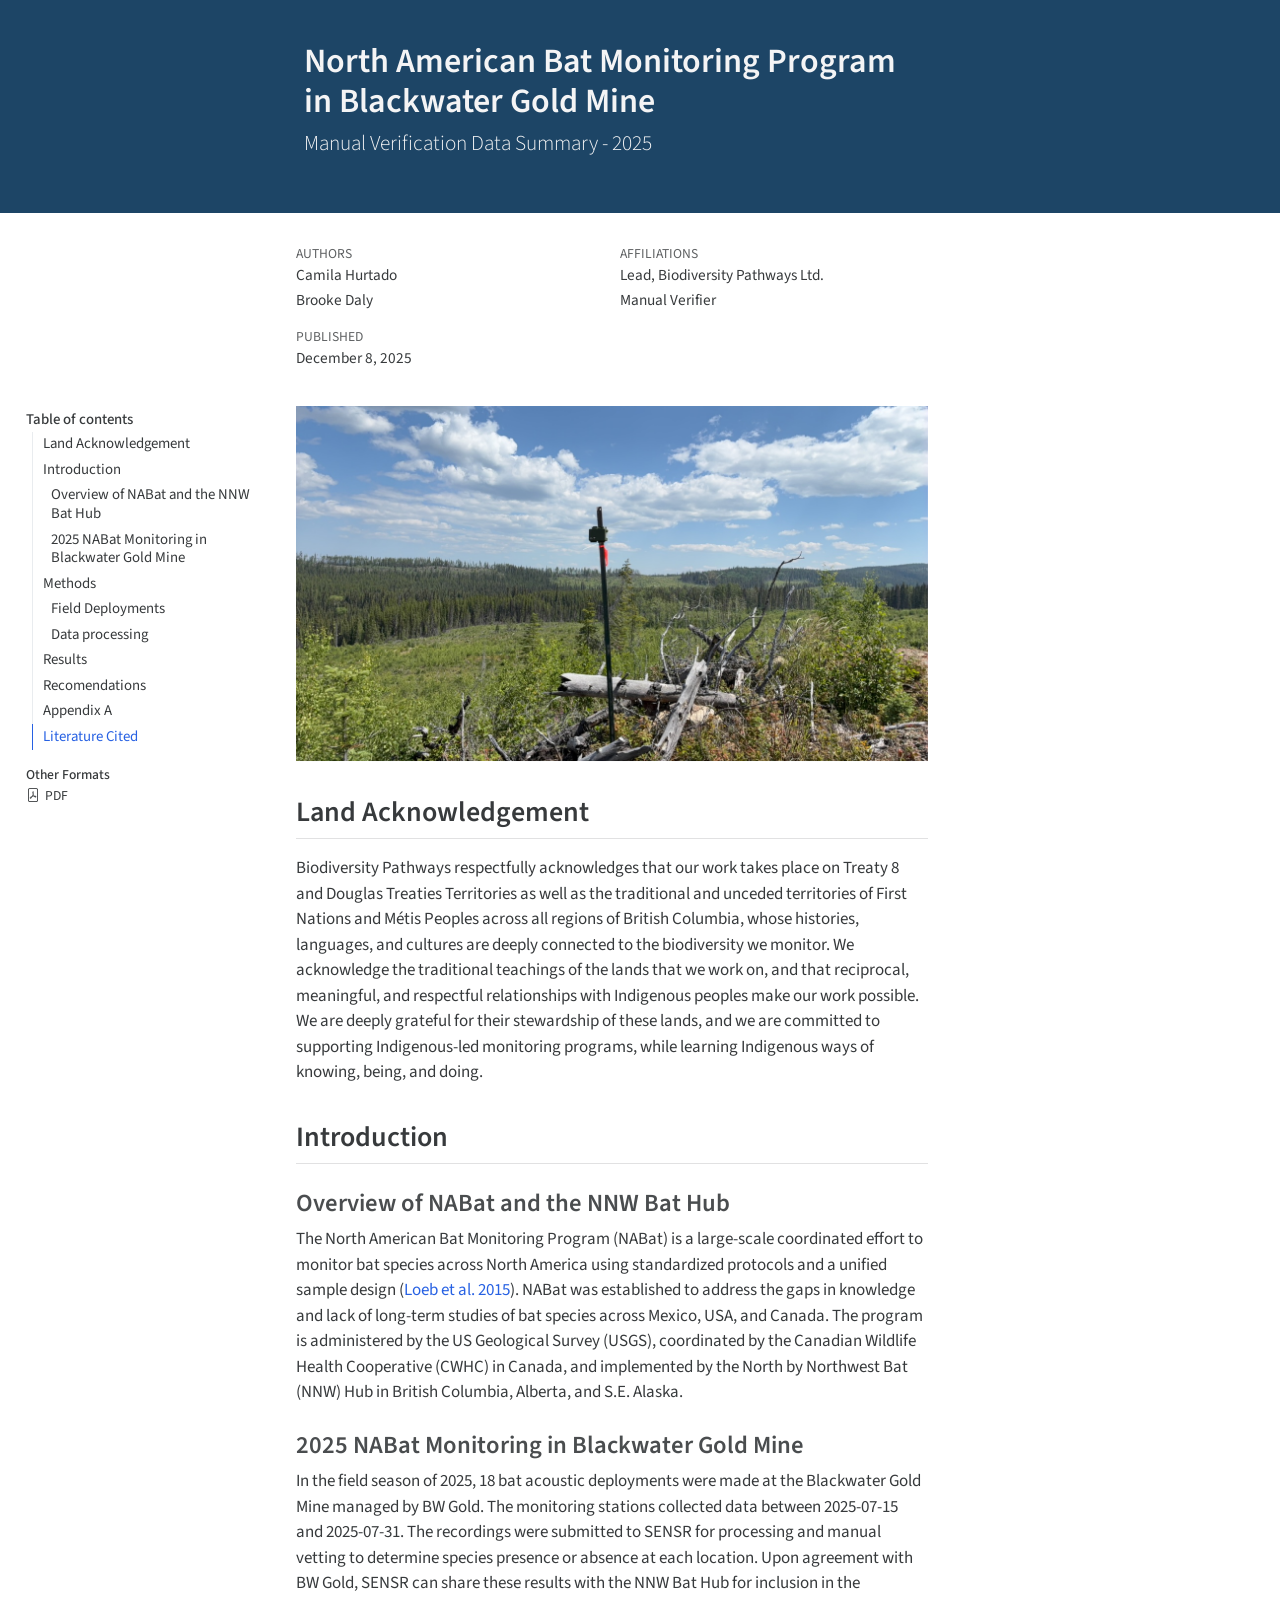
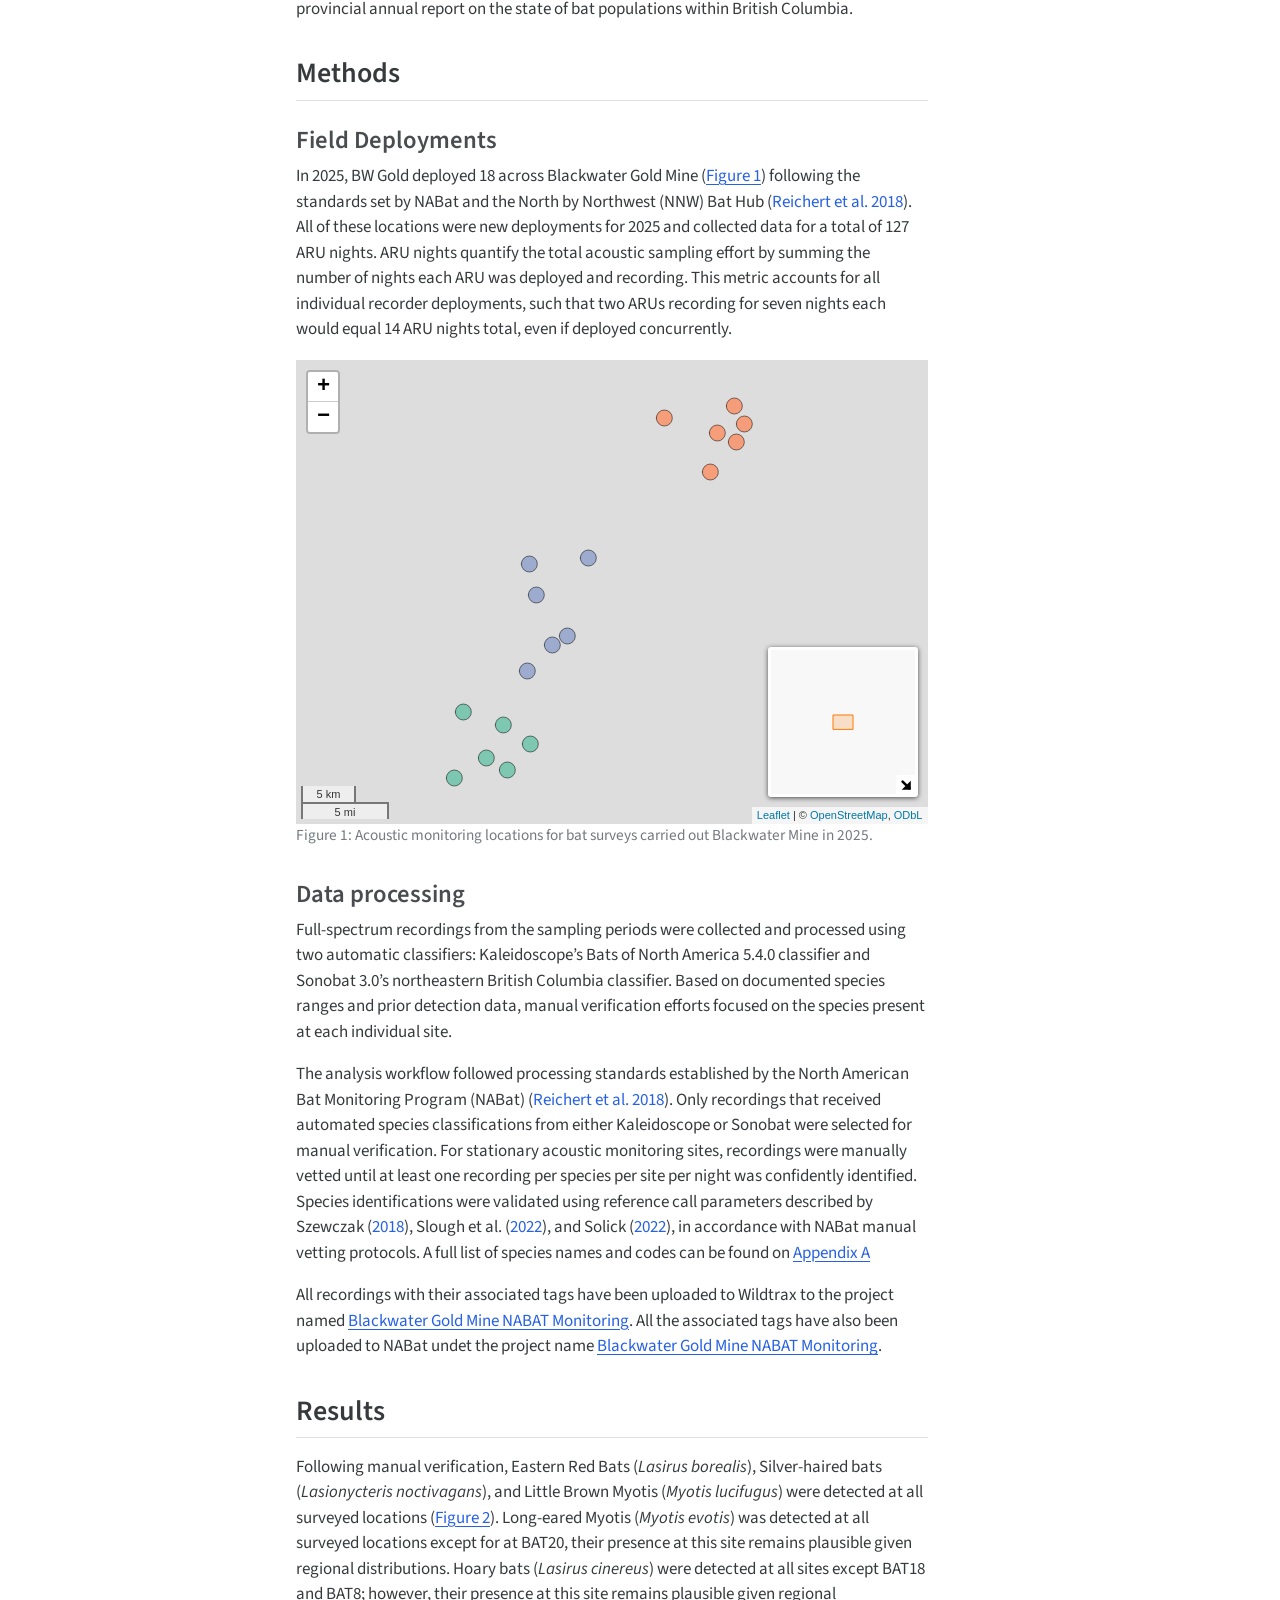
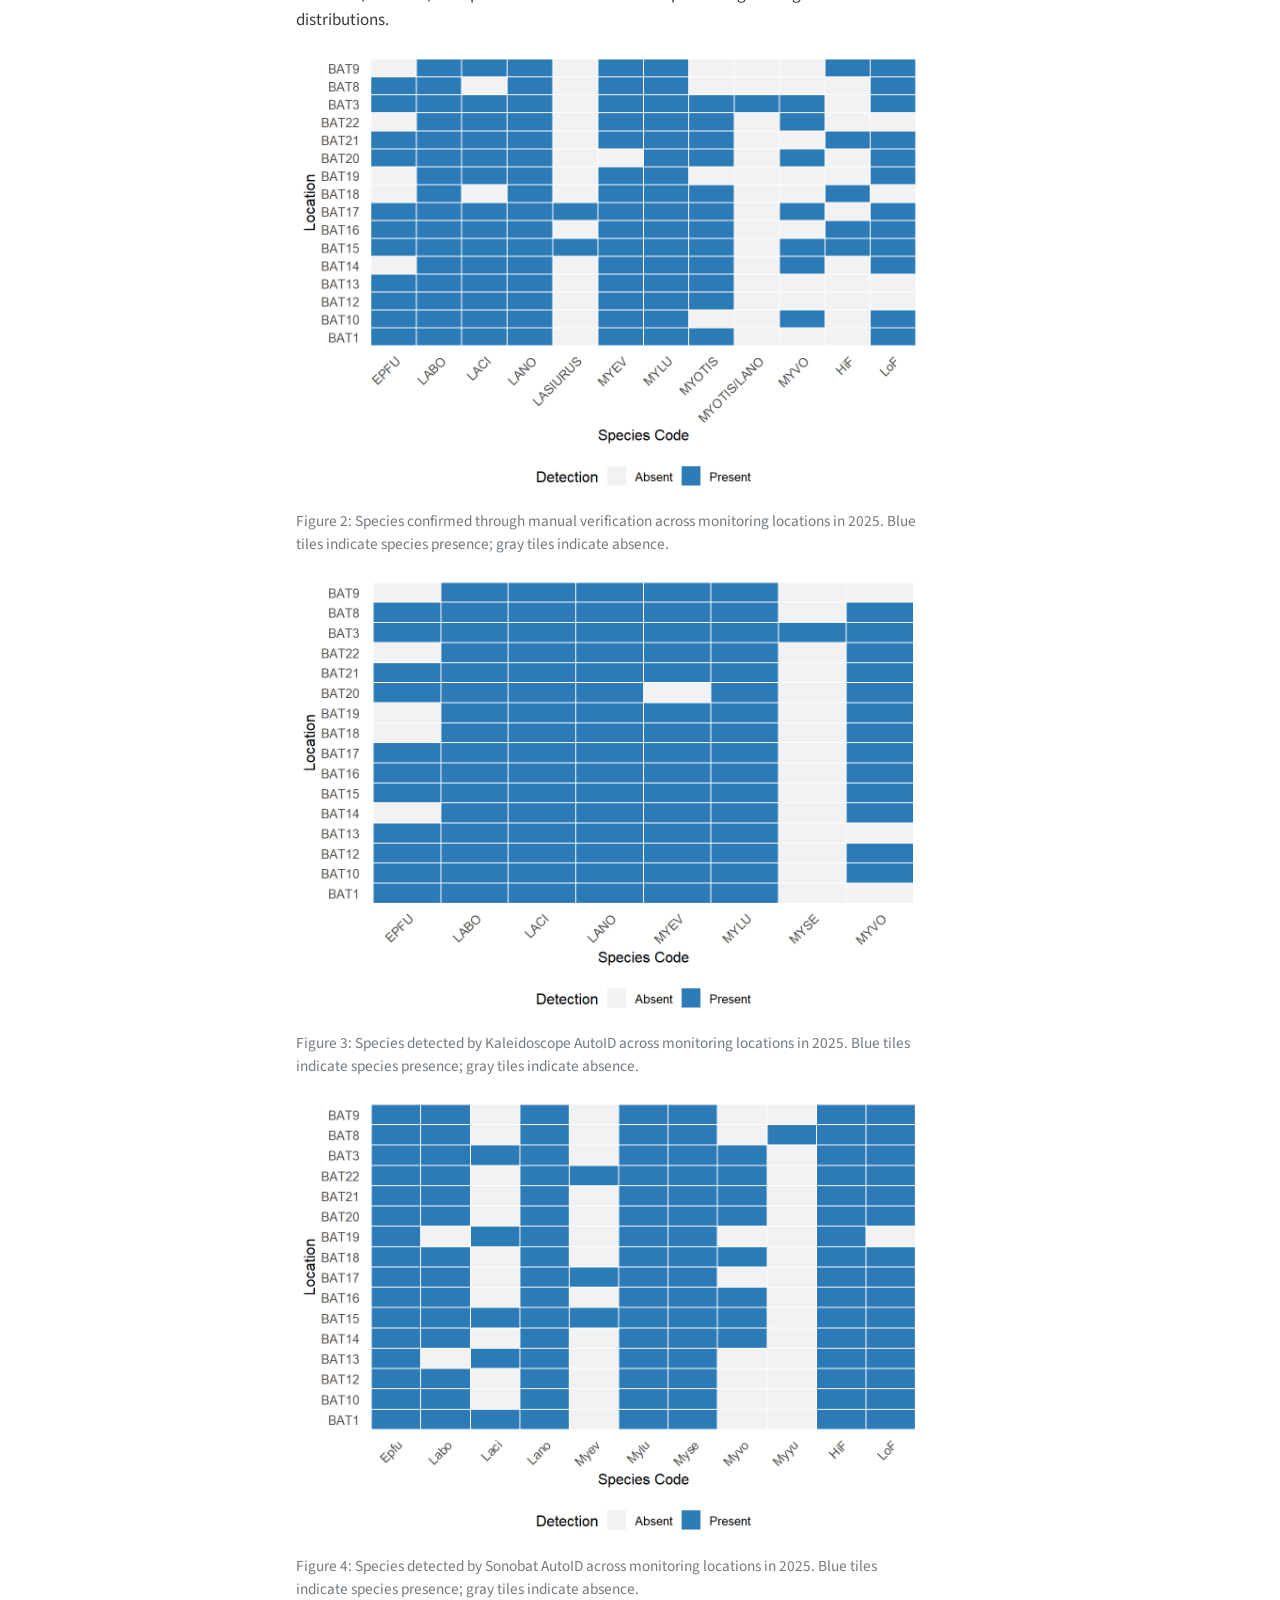
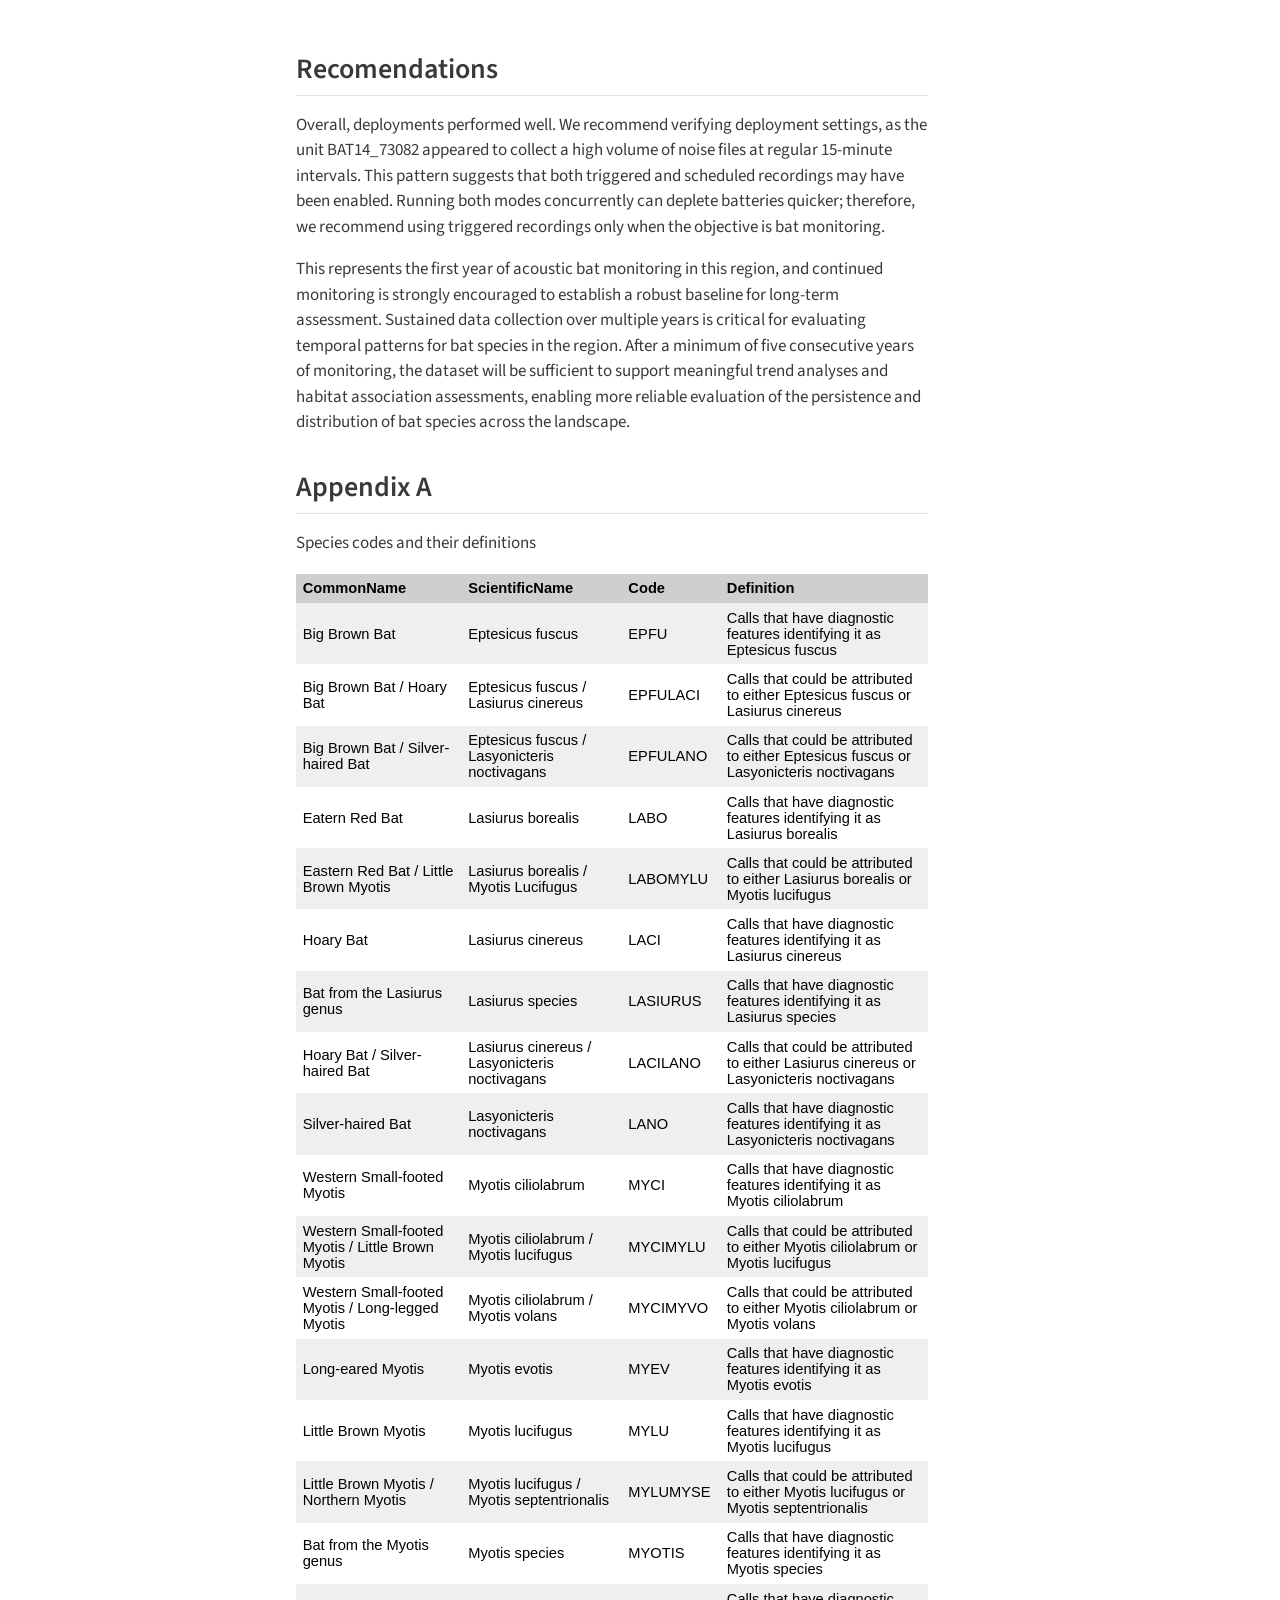
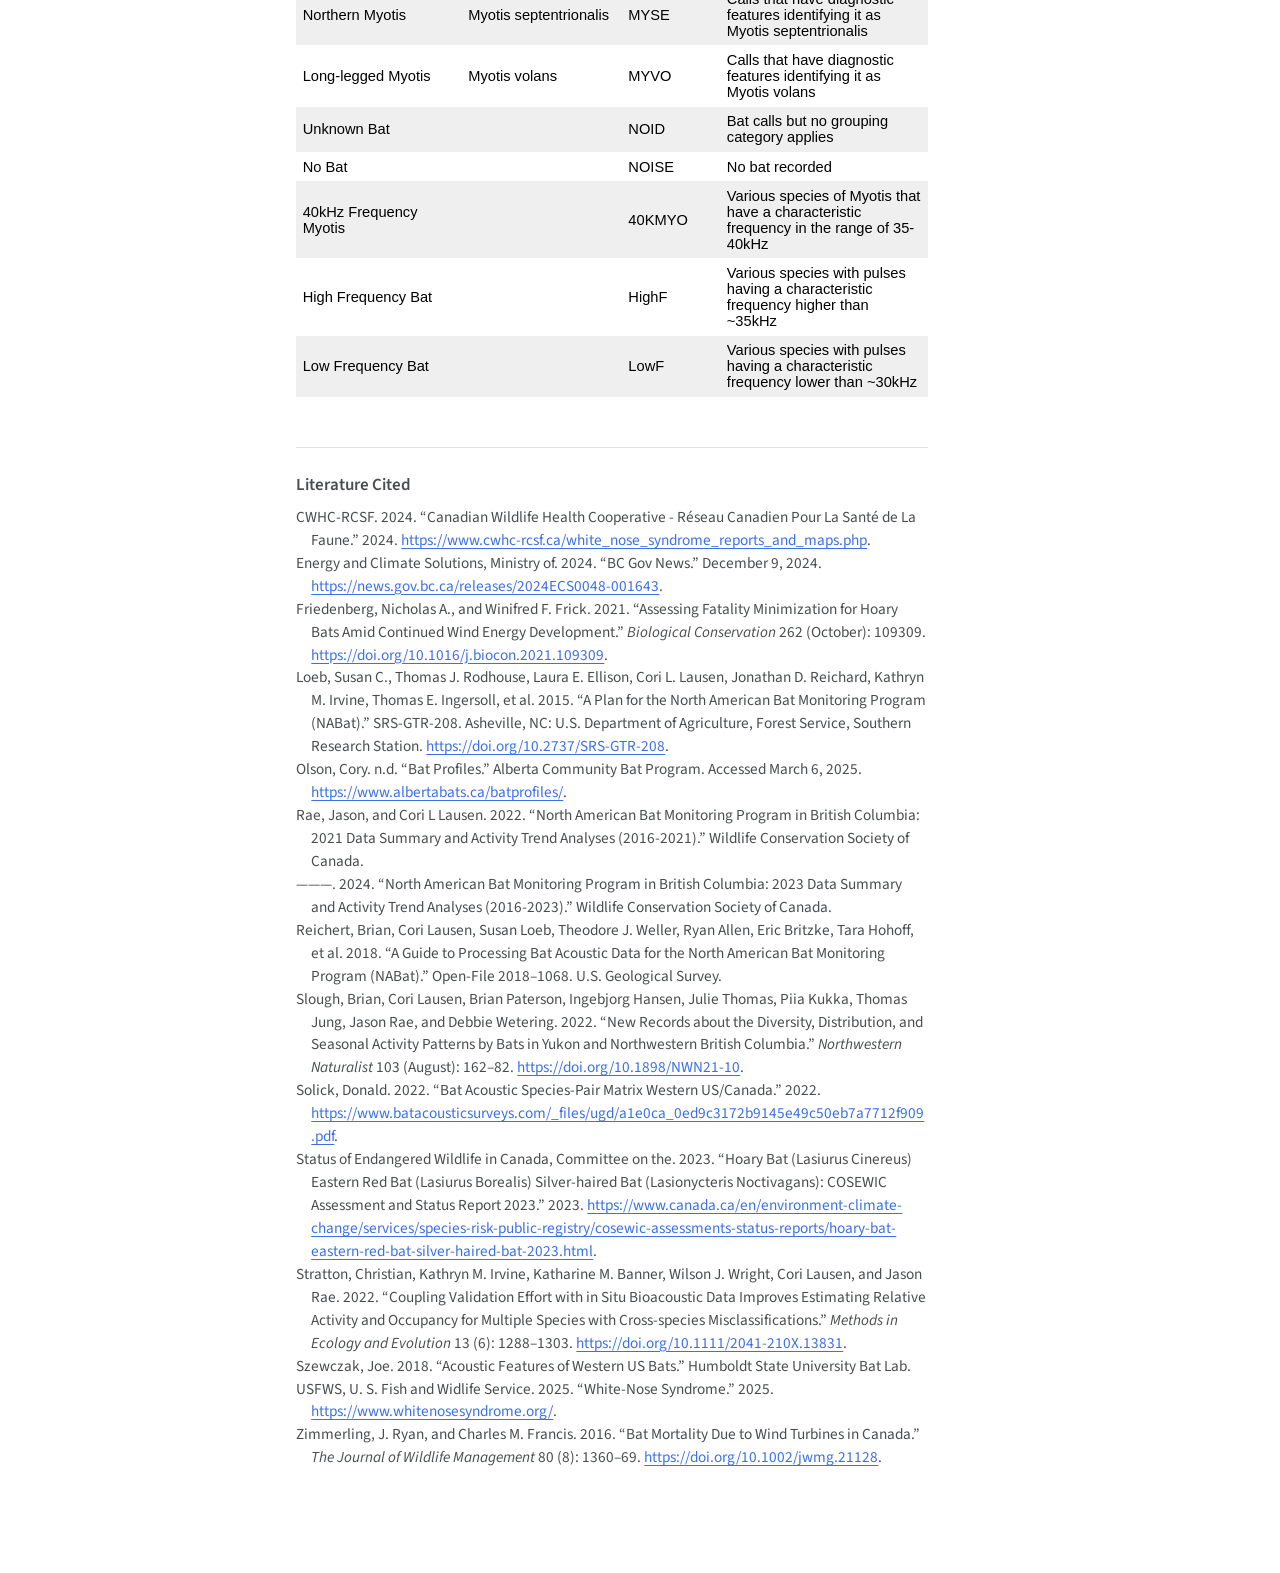
==== 2025NABat.html @ fc1e807f "finalized report" ====
<!DOCTYPE html>
<html xmlns="http://www.w3.org/1999/xhtml" lang="en" xml:lang="en"><head>

<meta charset="utf-8">
<meta name="generator" content="quarto-1.7.32">

<meta name="viewport" content="width=device-width, initial-scale=1.0, user-scalable=yes">

<meta name="author" content="Camila Hurtado">
<meta name="author" content="Brooke Daly">
<meta name="dcterms.date" content="2025-12-08">

<title>North American Bat Monitoring Program in Blackwater Gold Mine</title>
<style>
code{white-space: pre-wrap;}
span.smallcaps{font-variant: small-caps;}
div.columns{display: flex; gap: min(4vw, 1.5em);}
div.column{flex: auto; overflow-x: auto;}
div.hanging-indent{margin-left: 1.5em; text-indent: -1.5em;}
ul.task-list{list-style: none;}
ul.task-list li input[type="checkbox"] {
  width: 0.8em;
  margin: 0 0.8em 0.2em -1em; /* quarto-specific, see https://github.com/quarto-dev/quarto-cli/issues/4556 */ 
  vertical-align: middle;
}
/* CSS for citations */
div.csl-bib-body { }
div.csl-entry {
  clear: both;
  margin-bottom: 0em;
}
.hanging-indent div.csl-entry {
  margin-left:2em;
  text-indent:-2em;
}
div.csl-left-margin {
  min-width:2em;
  float:left;
}
div.csl-right-inline {
  margin-left:2em;
  padding-left:1em;
}
div.csl-indent {
  margin-left: 2em;
}</style>


<script src="2025NABat_files/libs/clipboard/clipboard.min.js"></script>
<script src="2025NABat_files/libs/quarto-html/quarto.js" type="module"></script>
<script src="2025NABat_files/libs/quarto-html/tabsets/tabsets.js" type="module"></script>
<script src="2025NABat_files/libs/quarto-html/popper.min.js"></script>
<script src="2025NABat_files/libs/quarto-html/tippy.umd.min.js"></script>
<script src="2025NABat_files/libs/quarto-html/anchor.min.js"></script>
<link href="2025NABat_files/libs/quarto-html/tippy.css" rel="stylesheet">
<link href="2025NABat_files/libs/quarto-html/quarto-syntax-highlighting-37eea08aefeeee20ff55810ff984fec1.css" rel="stylesheet" id="quarto-text-highlighting-styles">
<script src="2025NABat_files/libs/bootstrap/bootstrap.min.js"></script>
<link href="2025NABat_files/libs/bootstrap/bootstrap-icons.css" rel="stylesheet">
<link href="2025NABat_files/libs/bootstrap/bootstrap-651269713cb60057a620ea3d99d5fa83.min.css" rel="stylesheet" append-hash="true" id="quarto-bootstrap" data-mode="light">
<style>

      .quarto-title-block .quarto-title-banner h1,
      .quarto-title-block .quarto-title-banner h2,
      .quarto-title-block .quarto-title-banner h3,
      .quarto-title-block .quarto-title-banner h4,
      .quarto-title-block .quarto-title-banner h5,
      .quarto-title-block .quarto-title-banner h6
      {
        color: #F4F4F5;
      }

      .quarto-title-block .quarto-title-banner {
        color: #F4F4F5;
background: #1d4566;
      }
</style>
<link href="2025NABat_files/libs/htmltools-fill-0.5.8.1/fill.css" rel="stylesheet">

<script src="2025NABat_files/libs/htmlwidgets-1.6.4/htmlwidgets.js"></script>

<script src="2025NABat_files/libs/jquery-3.6.0/jquery-3.6.0.min.js"></script>

<link href="2025NABat_files/libs/leaflet-1.3.1/leaflet.css" rel="stylesheet">

<script src="2025NABat_files/libs/leaflet-1.3.1/leaflet.js"></script>

<link href="2025NABat_files/libs/leafletfix-1.0.0/leafletfix.css" rel="stylesheet">

<script src="2025NABat_files/libs/proj4-2.6.2/proj4.min.js"></script>

<script src="2025NABat_files/libs/Proj4Leaflet-1.0.1/proj4leaflet.js"></script>

<link href="2025NABat_files/libs/rstudio_leaflet-1.3.1/rstudio_leaflet.css" rel="stylesheet">

<script src="2025NABat_files/libs/leaflet-binding-2.2.3/leaflet.js"></script>

<link href="2025NABat_files/libs/leaflet-minimap-3.3.1/Control.MiniMap.min.css" rel="stylesheet">

<script src="2025NABat_files/libs/leaflet-minimap-3.3.1/Control.MiniMap.min.js"></script>

<script src="2025NABat_files/libs/leaflet-minimap-3.3.1/Minimap-binding.js"></script>

<link href="2025NABat_files/libs/tabwid-1.1.3/tabwid.css" rel="stylesheet">

<script src="2025NABat_files/libs/tabwid-1.1.3/tabwid.js"></script>



<link rel="stylesheet" href="styles.css">
</head>

<body class="quarto-light">

<header id="title-block-header" class="quarto-title-block default toc-left page-columns page-full">
  <div class="quarto-title-banner page-columns page-full">
    <div class="quarto-title column-body">
      <h1 class="title">North American Bat Monitoring Program in Blackwater Gold Mine</h1>
            <p class="subtitle lead">Manual Verification Data Summary - 2025</p>
                      </div>
  </div>
    
  <div class="quarto-title-meta-author">
    <div class="quarto-title-meta-heading">Authors</div>
    <div class="quarto-title-meta-heading">Affiliations</div>
    
      <div class="quarto-title-meta-contents">
      <p class="author">Camila Hurtado </p>
    </div>
    <div class="quarto-title-meta-contents">
          <p class="affiliation">
              Lead, Biodiversity Pathways Ltd.
            </p>
        </div>
      <div class="quarto-title-meta-contents">
      <p class="author">Brooke Daly </p>
    </div>
    <div class="quarto-title-meta-contents">
          <p class="affiliation">
              Manual Verifier
            </p>
        </div>
    </div>

  <div class="quarto-title-meta">

        
      <div>
      <div class="quarto-title-meta-heading">Published</div>
      <div class="quarto-title-meta-contents">
        <p class="date">December 8, 2025</p>
      </div>
    </div>
    
      
    </div>
    
  
  </header><div id="quarto-content" class="page-columns page-rows-contents page-layout-article toc-left">
<div id="quarto-sidebar-toc-left" class="sidebar toc-left">
  <nav id="TOC" role="doc-toc" class="toc-active" data-toc-expanded="99">
    <h2 id="toc-title">Table of contents</h2>
   
  <ul>
  <li><a href="#land-acknowledgement" id="toc-land-acknowledgement" class="nav-link active" data-scroll-target="#land-acknowledgement">Land Acknowledgement</a></li>
  <li><a href="#introduction" id="toc-introduction" class="nav-link" data-scroll-target="#introduction">Introduction</a>
  <ul class="collapse">
  <li><a href="#overview-of-nabat-and-the-nnw-bat-hub" id="toc-overview-of-nabat-and-the-nnw-bat-hub" class="nav-link" data-scroll-target="#overview-of-nabat-and-the-nnw-bat-hub">Overview of NABat and the NNW Bat Hub</a></li>
  <li><a href="#nabat-monitoring-in-blackwater-gold-mine" id="toc-nabat-monitoring-in-blackwater-gold-mine" class="nav-link" data-scroll-target="#nabat-monitoring-in-blackwater-gold-mine">2025 NABat Monitoring in Blackwater Gold Mine</a></li>
  </ul></li>
  <li><a href="#methods" id="toc-methods" class="nav-link" data-scroll-target="#methods">Methods</a>
  <ul class="collapse">
  <li><a href="#field-deployments" id="toc-field-deployments" class="nav-link" data-scroll-target="#field-deployments">Field Deployments</a></li>
  <li><a href="#data-processing" id="toc-data-processing" class="nav-link" data-scroll-target="#data-processing">Data processing</a></li>
  </ul></li>
  <li><a href="#results" id="toc-results" class="nav-link" data-scroll-target="#results">Results</a></li>
  <li><a href="#recomendations" id="toc-recomendations" class="nav-link" data-scroll-target="#recomendations">Recomendations</a></li>
  <li><a href="#appendix-a" id="toc-appendix-a" class="nav-link" data-scroll-target="#appendix-a">Appendix A</a></li>
  <li><a href="#literature-cited" id="toc-literature-cited" class="nav-link" data-scroll-target="#literature-cited">Literature Cited</a></li>
  </ul>
<div class="quarto-alternate-formats"><h2>Other Formats</h2><ul><li><a href="2025NABat.pdf"><i class="bi bi-file-pdf"></i>PDF</a></li></ul></div></nav>
</div>
<div id="quarto-margin-sidebar" class="sidebar margin-sidebar zindex-bottom">
</div>
<main class="content quarto-banner-title-block" id="quarto-document-content">





<div class="quarto-figure quarto-figure-center">
<figure class="figure">
<p><img src="Images/73082-NW.jpg" class="img-fluid quarto-figure quarto-figure-center figure-img" style="float:left`;" alt="Site deployment 73082-NW"></p>
</figure>
</div>
<section id="land-acknowledgement" class="level2">
<h2 class="anchored" data-anchor-id="land-acknowledgement">Land Acknowledgement</h2>
<p>Biodiversity Pathways respectfully acknowledges that our work takes place on Treaty 8 and Douglas Treaties Territories as well as the traditional and unceded territories of First Nations and Métis Peoples across all regions of British Columbia, whose histories, languages, and cultures are deeply connected to the biodiversity we monitor. We acknowledge the traditional teachings of the lands that we work on, and that reciprocal, meaningful, and respectful relationships with Indigenous peoples make our work possible. We are deeply grateful for their stewardship of these lands, and we are committed to supporting Indigenous-led monitoring programs, while learning Indigenous ways of knowing, being, and doing.</p>
</section>
<section id="introduction" class="level2">
<h2 class="anchored" data-anchor-id="introduction">Introduction</h2>
<section id="overview-of-nabat-and-the-nnw-bat-hub" class="level3">
<h3 class="anchored" data-anchor-id="overview-of-nabat-and-the-nnw-bat-hub">Overview of NABat and the NNW Bat Hub</h3>
<p>The North American Bat Monitoring Program (NABat) is a large-scale coordinated effort to monitor bat species across North America using standardized protocols and a unified sample design <span class="citation" data-cites="loeb2015Plan">(<a href="#ref-loeb2015Plan" role="doc-biblioref">Loeb et al. 2015</a>)</span>. NABat was established to address the gaps in knowledge and lack of long-term studies of bat species across Mexico, USA, and Canada. The program is administered by the US Geological Survey (USGS), coordinated by the Canadian Wildlife Health Cooperative (CWHC) in Canada, and implemented by the North by Northwest Bat (NNW) Hub in British Columbia, Alberta, and S.E. Alaska.</p>
</section>
<section id="nabat-monitoring-in-blackwater-gold-mine" class="level3">
<h3 class="anchored" data-anchor-id="nabat-monitoring-in-blackwater-gold-mine">2025 NABat Monitoring in Blackwater Gold Mine</h3>
<p>In the field season of 2025, 18 bat acoustic deployments were made at the Blackwater Gold Mine managed by BW Gold. The monitoring stations collected data between 2025-07-15 and 2025-07-31. The recordings were submitted to SENSR for processing and manual vetting to determine species presence or absence at each location. Upon agreement with BW Gold, SENSR can share these results with the NNW Bat Hub for inclusion in the provincial annual report on the state of bat populations within British Columbia.</p>
</section>
</section>
<section id="methods" class="level2">
<h2 class="anchored" data-anchor-id="methods">Methods</h2>
<section id="field-deployments" class="level3">
<h3 class="anchored" data-anchor-id="field-deployments">Field Deployments</h3>
<p>In 2025, BW Gold deployed 18 across Blackwater Gold Mine (<a href="#fig-monitoring-locations" class="quarto-xref">Figure&nbsp;1</a>) following the standards set by NABat and the North by Northwest (NNW) Bat Hub <span class="citation" data-cites="reichert2018Guide">(<a href="#ref-reichert2018Guide" role="doc-biblioref">Reichert et al. 2018</a>)</span>. All of these locations were new deployments for 2025 and collected data for a total of 127 ARU nights. ARU nights quantify the total acoustic sampling effort by summing the number of nights each ARU was deployed and recording. This metric accounts for all individual recorder deployments, such that two ARUs recording for seven nights each would equal 14 ARU nights total, even if deployed concurrently.</p>
<div class="cell" data-layout-align="center">
<div id="fig-monitoring-locations" class="cell-output-display quarto-float quarto-figure quarto-figure-center anchored">
<figure class="quarto-float quarto-float-fig figure">
<div aria-describedby="fig-monitoring-locations-caption-0ceaefa1-69ba-4598-a22c-09a6ac19f8ca">
<div class="leaflet html-widget html-fill-item" id="htmlwidget-4f48af74ea48eaf9438f" style="width:100%;height:464px;"></div>
<script type="application/json" data-for="htmlwidget-4f48af74ea48eaf9438f">{"x":{"options":{"crs":{"crsClass":"L.CRS.EPSG3857","code":null,"proj4def":null,"projectedBounds":null,"options":{}}},"calls":[{"method":"addTiles","args":["https://{s}.tile.openstreetmap.org/{z}/{x}/{y}.png",null,null,{"minZoom":0,"maxZoom":18,"tileSize":256,"subdomains":"abc","errorTileUrl":"","tms":false,"noWrap":false,"zoomOffset":0,"zoomReverse":false,"opacity":1,"zIndex":1,"detectRetina":false,"attribution":"&copy; <a href=\"https://openstreetmap.org/copyright/\">OpenStreetMap<\/a>,  <a href=\"https://opendatacommons.org/licenses/odbl/\">ODbL<\/a>"}]},{"method":"addCircleMarkers","args":[[53.50945735,53.47983262,53.20475495,53.24759071,53.21103,53.23232,53.25836,53.2212,53.49444565,53.4996116,53.48719,53.45528352,53.29246997,53.3136938,53.35494478,53.38023385,53.38476012,53.32085605],[-124.5092712,-124.5072932,-124.8939697,-124.8273003,-124.82136,-124.7894,-124.88154,-124.84934,-124.4963607,-124.6057549,-124.5321,-124.5423027,-124.79422,-124.7595831,-124.7809134,-124.7907326,-124.7098274,-124.7386828],8,null,null,{"interactive":true,"className":"","stroke":true,"color":"black","weight":1,"opacity":0.5,"fill":true,"fillColor":["#FC8D62","#FC8D62","#66C2A5","#66C2A5","#66C2A5","#66C2A5","#66C2A5","#66C2A5","#FC8D62","#FC8D62","#FC8D62","#FC8D62","#8DA0CB","#8DA0CB","#8DA0CB","#8DA0CB","#8DA0CB","#8DA0CB"],"fillOpacity":0.8},null,null,["<b>Site:<\/b> SW2 <br> <b>NABat GRTS ID:<\/b> 73082 <br> <b>Deployment Dates:<\/b> 2025-07-15 to 2025-07-22","<b>Site:<\/b> SE <br> <b>NABat GRTS ID:<\/b> 73082 <br> <b>Deployment Dates:<\/b> 2025-07-15 to 2025-07-22","<b>Site:<\/b> SE <br> <b>NABat GRTS ID:<\/b> 2426 <br> <b>Deployment Dates:<\/b> 2025-07-17 to 2025-07-17","<b>Site:<\/b> NW <br> <b>NABat GRTS ID:<\/b> 2426 <br> <b>Deployment Dates:<\/b> 2025-07-17 to 2025-07-24","<b>Site:<\/b> SW <br> <b>NABat GRTS ID:<\/b> 2426 <br> <b>Deployment Dates:<\/b> 2025-07-23 to 2025-07-31","<b>Site:<\/b> SW2 <br> <b>NABat GRTS ID:<\/b> 2426 <br> <b>Deployment Dates:<\/b> 2025-07-23 to 2025-07-31","<b>Site:<\/b> NE <br> <b>NABat GRTS ID:<\/b> 2426 <br> <b>Deployment Dates:<\/b> 2025-07-23 to 2025-07-31","<b>Site:<\/b> SE2 <br> <b>NABat GRTS ID:<\/b> 2426 <br> <b>Deployment Dates:<\/b> 2025-07-23 to 2025-07-31","<b>Site:<\/b> NE <br> <b>NABat GRTS ID:<\/b> 73082 <br> <b>Deployment Dates:<\/b> 2025-07-15 to 2025-07-15","<b>Site:<\/b> NW <br> <b>NABat GRTS ID:<\/b> 73082 <br> <b>Deployment Dates:<\/b> 2025-07-15 to 2025-07-22","<b>Site:<\/b> SW <br> <b>NABat GRTS ID:<\/b> 73082 <br> <b>Deployment Dates:<\/b> 2025-07-15 to 2025-07-22","<b>Site:<\/b> SE2 <br> <b>NABat GRTS ID:<\/b> 73082 <br> <b>Deployment Dates:<\/b> 2025-07-15 to 2025-07-22","<b>Site:<\/b> SW <br> <b>NABat GRTS ID:<\/b> 204154 <br> <b>Deployment Dates:<\/b> 2025-07-16 to 2025-07-23","<b>Site:<\/b> SW2 <br> <b>NABat GRTS ID:<\/b> 204154 <br> <b>Deployment Dates:<\/b> 2025-07-16 to 2025-07-23","<b>Site:<\/b> NW <br> <b>NABat GRTS ID:<\/b> 204154 <br> <b>Deployment Dates:<\/b> 2025-07-16 to 2025-07-23","<b>Site:<\/b> NW2 <br> <b>NABat GRTS ID:<\/b> 204154 <br> <b>Deployment Dates:<\/b> 2025-07-16 to 2025-07-23","<b>Site:<\/b> NE <br> <b>NABat GRTS ID:<\/b> 204154 <br> <b>Deployment Dates:<\/b> 2025-07-16 to 2025-07-16","<b>Site:<\/b> SE <br> <b>NABat GRTS ID:<\/b> 204154 <br> <b>Deployment Dates:<\/b> 2025-07-16 to 2025-07-23"],null,null,{"interactive":false,"permanent":false,"direction":"auto","opacity":1,"offset":[0,0],"textsize":"10px","textOnly":false,"className":"","sticky":true},null]},{"method":"addScaleBar","args":[{"maxWidth":100,"metric":true,"imperial":true,"updateWhenIdle":true,"position":"bottomleft"}]},{"method":"addMiniMap","args":[null,null,"bottomright",150,150,19,19,-5,false,false,false,true,false,false,{"color":"#ff7800","weight":1,"clickable":false},{"color":"#000000","weight":1,"clickable":false,"opacity":0,"fillOpacity":0},{"hideText":"Hide MiniMap","showText":"Show MiniMap"},[]]}],"limits":{"lat":[53.20475495,53.50945735],"lng":[-124.8939697,-124.4963607]}},"evals":[],"jsHooks":[]}</script>
</div>
<figcaption class="quarto-float-caption-bottom quarto-float-caption quarto-float-fig" id="fig-monitoring-locations-caption-0ceaefa1-69ba-4598-a22c-09a6ac19f8ca">
Figure&nbsp;1: Acoustic monitoring locations for bat surveys carried out Blackwater Mine in 2025.
</figcaption>
</figure>
</div>
</div>
</section>
<section id="data-processing" class="level3">
<h3 class="anchored" data-anchor-id="data-processing">Data processing</h3>
<p>Full-spectrum recordings from the sampling periods were collected and processed using two automatic classifiers: Kaleidoscope’s Bats of North America 5.4.0 classifier and Sonobat 3.0’s northeastern British Columbia classifier. Based on documented species ranges and prior detection data, manual verification efforts focused on the species present at each individual site.</p>
<p>The analysis workflow followed processing standards established by the North American Bat Monitoring Program (NABat) <span class="citation" data-cites="reichert2018Guide">(<a href="#ref-reichert2018Guide" role="doc-biblioref">Reichert et al. 2018</a>)</span>. Only recordings that received automated species classifications from either Kaleidoscope or Sonobat were selected for manual verification. For stationary acoustic monitoring sites, recordings were manually vetted until at least one recording per species per site per night was confidently identified. Species identifications were validated using reference call parameters described by <span class="citation" data-cites="szewczak2018Acoustic">Szewczak (<a href="#ref-szewczak2018Acoustic" role="doc-biblioref">2018</a>)</span>, <span class="citation" data-cites="slough2022New">Slough et al. (<a href="#ref-slough2022New" role="doc-biblioref">2022</a>)</span>, and <span class="citation" data-cites="solick2022Bat">Solick (<a href="#ref-solick2022Bat" role="doc-biblioref">2022</a>)</span>, in accordance with NABat manual vetting protocols. A full list of species names and codes can be found on <a href="#appendix-a">Appendix A</a></p>
<p>All recordings with their associated tags have been uploaded to Wildtrax to the project named <a href="https://portal.wildtrax.ca/aru/3871">Blackwater Gold Mine NABAT Monitoring</a>. All the associated tags have also been uploaded to NABat undet the project name <a href="https://sciencebase.usgs.gov/nabat/#/projects/8433">Blackwater Gold Mine NABAT Monitoring</a>.</p>
</section>
</section>
<section id="results" class="level2">
<h2 class="anchored" data-anchor-id="results">Results</h2>
<p>Following manual verification, Eastern Red Bats (<em>Lasirus borealis</em>), Silver-haired bats (<em>Lasionycteris noctivagans</em>), and Little Brown Myotis (<em>Myotis lucifugus</em>) were detected at all surveyed locations (<a href="#fig-MVsummary" class="quarto-xref">Figure&nbsp;2</a>). Long-eared Myotis (<em>Myotis evotis</em>) was detected at all surveyed locations except for at BAT20, their presence at this site remains plausible given regional distributions. Hoary bats (<em>Lasirus cinereus</em>) were detected at all sites except BAT18 and BAT8; however, their presence at this site remains plausible given regional distributions.</p>
<div class="cell">
<div class="cell-output-display">
<div id="fig-MVsummary" class="quarto-float quarto-figure quarto-figure-center anchored">
<figure class="quarto-float quarto-float-fig figure">
<div aria-describedby="fig-MVsummary-caption-0ceaefa1-69ba-4598-a22c-09a6ac19f8ca">
<img src="2025NABat_files/figure-html/fig-MVsummary-1.png" class="img-fluid figure-img" width="672">
</div>
<figcaption class="quarto-float-caption-bottom quarto-float-caption quarto-float-fig" id="fig-MVsummary-caption-0ceaefa1-69ba-4598-a22c-09a6ac19f8ca">
Figure&nbsp;2: Species confirmed through manual verification across monitoring locations in 2025. Blue tiles indicate species presence; gray tiles indicate absence.
</figcaption>
</figure>
</div>
</div>
</div>
<div class="cell">
<div class="cell-output-display">
<div id="fig-KSsummary" class="quarto-float quarto-figure quarto-figure-center anchored">
<figure class="quarto-float quarto-float-fig figure">
<div aria-describedby="fig-KSsummary-caption-0ceaefa1-69ba-4598-a22c-09a6ac19f8ca">
<img src="2025NABat_files/figure-html/fig-KSsummary-1.png" class="img-fluid figure-img" width="672">
</div>
<figcaption class="quarto-float-caption-bottom quarto-float-caption quarto-float-fig" id="fig-KSsummary-caption-0ceaefa1-69ba-4598-a22c-09a6ac19f8ca">
Figure&nbsp;3: Species detected by Kaleidoscope AutoID across monitoring locations in 2025. Blue tiles indicate species presence; gray tiles indicate absence.
</figcaption>
</figure>
</div>
</div>
</div>
<div class="cell">
<div class="cell-output-display">
<div id="fig-SBsummary" class="quarto-float quarto-figure quarto-figure-center anchored">
<figure class="quarto-float quarto-float-fig figure">
<div aria-describedby="fig-SBsummary-caption-0ceaefa1-69ba-4598-a22c-09a6ac19f8ca">
<img src="2025NABat_files/figure-html/fig-SBsummary-1.png" class="img-fluid figure-img" width="672">
</div>
<figcaption class="quarto-float-caption-bottom quarto-float-caption quarto-float-fig" id="fig-SBsummary-caption-0ceaefa1-69ba-4598-a22c-09a6ac19f8ca">
Figure&nbsp;4: Species detected by Sonobat AutoID across monitoring locations in 2025. Blue tiles indicate species presence; gray tiles indicate absence.
</figcaption>
</figure>
</div>
</div>
</div>
</section>
<section id="recomendations" class="level2">
<h2 class="anchored" data-anchor-id="recomendations">Recomendations</h2>
<p>Overall, deployments performed well. We recommend verifying deployment settings, as the unit BAT14_73082 appeared to collect a high volume of noise files at regular 15-minute intervals. This pattern suggests that both triggered and scheduled recordings may have been enabled. Running both modes concurrently can deplete batteries quicker; therefore, we recommend using triggered recordings only when the objective is bat monitoring.</p>
<p>This represents the first year of acoustic bat monitoring in this region, and continued monitoring is strongly encouraged to establish a robust baseline for long-term assessment. Sustained data collection over multiple years is critical for evaluating temporal patterns for bat species in the region. After a minimum of five consecutive years of monitoring, the dataset will be sufficient to support meaningful trend analyses and habitat association assessments, enabling more reliable evaluation of the persistence and distribution of bat species across the landscape.</p>
<div style="page-break-after: always;"></div>
</section>
<section id="appendix-a" class="level2">
<h2 class="anchored" data-anchor-id="appendix-a">Appendix A</h2>
<p>Species codes and their definitions</p>
<div class="cell">
<div class="cell-output-display">
<div class="tabwid"><style>.cl-a3320e0e{}.cl-a3281d2c{font-family:'Arial';font-size:11pt;font-weight:bold;font-style:normal;text-decoration:none;color:rgba(0, 0, 0, 1.00);background-color:transparent;}.cl-a3281d36{font-family:'Arial';font-size:11pt;font-weight:normal;font-style:normal;text-decoration:none;color:rgba(0, 0, 0, 1.00);background-color:transparent;}.cl-a32b20b2{margin:0;text-align:left;border-bottom: 0 solid rgba(0, 0, 0, 1.00);border-top: 0 solid rgba(0, 0, 0, 1.00);border-left: 0 solid rgba(0, 0, 0, 1.00);border-right: 0 solid rgba(0, 0, 0, 1.00);padding-bottom:5pt;padding-top:5pt;padding-left:5pt;padding-right:5pt;line-height: 1;background-color:transparent;}.cl-a32d443c{width:3.699in;background-color:rgba(207, 207, 207, 1.00);vertical-align: middle;border-bottom: 0 solid rgba(0, 0, 0, 1.00);border-top: 0 solid rgba(0, 0, 0, 1.00);border-left: 0 solid rgba(0, 0, 0, 1.00);border-right: 0 solid rgba(0, 0, 0, 1.00);margin-bottom:0;margin-top:0;margin-left:0;margin-right:0;}.cl-a32d4446{width:3.359in;background-color:rgba(207, 207, 207, 1.00);vertical-align: middle;border-bottom: 0 solid rgba(0, 0, 0, 1.00);border-top: 0 solid rgba(0, 0, 0, 1.00);border-left: 0 solid rgba(0, 0, 0, 1.00);border-right: 0 solid rgba(0, 0, 0, 1.00);margin-bottom:0;margin-top:0;margin-left:0;margin-right:0;}.cl-a32d4447{width:1.143in;background-color:rgba(207, 207, 207, 1.00);vertical-align: middle;border-bottom: 0 solid rgba(0, 0, 0, 1.00);border-top: 0 solid rgba(0, 0, 0, 1.00);border-left: 0 solid rgba(0, 0, 0, 1.00);border-right: 0 solid rgba(0, 0, 0, 1.00);margin-bottom:0;margin-top:0;margin-left:0;margin-right:0;}.cl-a32d4450{width:6.187in;background-color:rgba(207, 207, 207, 1.00);vertical-align: middle;border-bottom: 0 solid rgba(0, 0, 0, 1.00);border-top: 0 solid rgba(0, 0, 0, 1.00);border-left: 0 solid rgba(0, 0, 0, 1.00);border-right: 0 solid rgba(0, 0, 0, 1.00);margin-bottom:0;margin-top:0;margin-left:0;margin-right:0;}.cl-a32d4451{width:3.699in;background-color:rgba(239, 239, 239, 1.00);vertical-align: middle;border-bottom: 0 solid rgba(0, 0, 0, 1.00);border-top: 0 solid rgba(0, 0, 0, 1.00);border-left: 0 solid rgba(0, 0, 0, 1.00);border-right: 0 solid rgba(0, 0, 0, 1.00);margin-bottom:0;margin-top:0;margin-left:0;margin-right:0;}.cl-a32d4452{width:3.359in;background-color:rgba(239, 239, 239, 1.00);vertical-align: middle;border-bottom: 0 solid rgba(0, 0, 0, 1.00);border-top: 0 solid rgba(0, 0, 0, 1.00);border-left: 0 solid rgba(0, 0, 0, 1.00);border-right: 0 solid rgba(0, 0, 0, 1.00);margin-bottom:0;margin-top:0;margin-left:0;margin-right:0;}.cl-a32d445a{width:1.143in;background-color:rgba(239, 239, 239, 1.00);vertical-align: middle;border-bottom: 0 solid rgba(0, 0, 0, 1.00);border-top: 0 solid rgba(0, 0, 0, 1.00);border-left: 0 solid rgba(0, 0, 0, 1.00);border-right: 0 solid rgba(0, 0, 0, 1.00);margin-bottom:0;margin-top:0;margin-left:0;margin-right:0;}.cl-a32d445b{width:6.187in;background-color:rgba(239, 239, 239, 1.00);vertical-align: middle;border-bottom: 0 solid rgba(0, 0, 0, 1.00);border-top: 0 solid rgba(0, 0, 0, 1.00);border-left: 0 solid rgba(0, 0, 0, 1.00);border-right: 0 solid rgba(0, 0, 0, 1.00);margin-bottom:0;margin-top:0;margin-left:0;margin-right:0;}.cl-a32d4464{width:3.699in;background-color:transparent;vertical-align: middle;border-bottom: 0 solid rgba(0, 0, 0, 1.00);border-top: 0 solid rgba(0, 0, 0, 1.00);border-left: 0 solid rgba(0, 0, 0, 1.00);border-right: 0 solid rgba(0, 0, 0, 1.00);margin-bottom:0;margin-top:0;margin-left:0;margin-right:0;}.cl-a32d446e{width:3.359in;background-color:transparent;vertical-align: middle;border-bottom: 0 solid rgba(0, 0, 0, 1.00);border-top: 0 solid rgba(0, 0, 0, 1.00);border-left: 0 solid rgba(0, 0, 0, 1.00);border-right: 0 solid rgba(0, 0, 0, 1.00);margin-bottom:0;margin-top:0;margin-left:0;margin-right:0;}.cl-a32d446f{width:1.143in;background-color:transparent;vertical-align: middle;border-bottom: 0 solid rgba(0, 0, 0, 1.00);border-top: 0 solid rgba(0, 0, 0, 1.00);border-left: 0 solid rgba(0, 0, 0, 1.00);border-right: 0 solid rgba(0, 0, 0, 1.00);margin-bottom:0;margin-top:0;margin-left:0;margin-right:0;}.cl-a32d4478{width:6.187in;background-color:transparent;vertical-align: middle;border-bottom: 0 solid rgba(0, 0, 0, 1.00);border-top: 0 solid rgba(0, 0, 0, 1.00);border-left: 0 solid rgba(0, 0, 0, 1.00);border-right: 0 solid rgba(0, 0, 0, 1.00);margin-bottom:0;margin-top:0;margin-left:0;margin-right:0;}.cl-a32d4479{width:3.699in;background-color:rgba(239, 239, 239, 1.00);vertical-align: middle;border-bottom: 0 solid rgba(0, 0, 0, 1.00);border-top: 0 solid rgba(0, 0, 0, 1.00);border-left: 0 solid rgba(0, 0, 0, 1.00);border-right: 0 solid rgba(0, 0, 0, 1.00);margin-bottom:0;margin-top:0;margin-left:0;margin-right:0;}.cl-a32d447a{width:3.359in;background-color:rgba(239, 239, 239, 1.00);vertical-align: middle;border-bottom: 0 solid rgba(0, 0, 0, 1.00);border-top: 0 solid rgba(0, 0, 0, 1.00);border-left: 0 solid rgba(0, 0, 0, 1.00);border-right: 0 solid rgba(0, 0, 0, 1.00);margin-bottom:0;margin-top:0;margin-left:0;margin-right:0;}.cl-a32d4482{width:1.143in;background-color:rgba(239, 239, 239, 1.00);vertical-align: middle;border-bottom: 0 solid rgba(0, 0, 0, 1.00);border-top: 0 solid rgba(0, 0, 0, 1.00);border-left: 0 solid rgba(0, 0, 0, 1.00);border-right: 0 solid rgba(0, 0, 0, 1.00);margin-bottom:0;margin-top:0;margin-left:0;margin-right:0;}.cl-a32d4483{width:6.187in;background-color:rgba(239, 239, 239, 1.00);vertical-align: middle;border-bottom: 0 solid rgba(0, 0, 0, 1.00);border-top: 0 solid rgba(0, 0, 0, 1.00);border-left: 0 solid rgba(0, 0, 0, 1.00);border-right: 0 solid rgba(0, 0, 0, 1.00);margin-bottom:0;margin-top:0;margin-left:0;margin-right:0;}.cl-a32d448c{width:3.699in;background-color:transparent;vertical-align: middle;border-bottom: 0 solid rgba(0, 0, 0, 1.00);border-top: 0 solid rgba(0, 0, 0, 1.00);border-left: 0 solid rgba(0, 0, 0, 1.00);border-right: 0 solid rgba(0, 0, 0, 1.00);margin-bottom:0;margin-top:0;margin-left:0;margin-right:0;}.cl-a32d448d{width:3.359in;background-color:transparent;vertical-align: middle;border-bottom: 0 solid rgba(0, 0, 0, 1.00);border-top: 0 solid rgba(0, 0, 0, 1.00);border-left: 0 solid rgba(0, 0, 0, 1.00);border-right: 0 solid rgba(0, 0, 0, 1.00);margin-bottom:0;margin-top:0;margin-left:0;margin-right:0;}.cl-a32d4496{width:1.143in;background-color:transparent;vertical-align: middle;border-bottom: 0 solid rgba(0, 0, 0, 1.00);border-top: 0 solid rgba(0, 0, 0, 1.00);border-left: 0 solid rgba(0, 0, 0, 1.00);border-right: 0 solid rgba(0, 0, 0, 1.00);margin-bottom:0;margin-top:0;margin-left:0;margin-right:0;}.cl-a32d4497{width:6.187in;background-color:transparent;vertical-align: middle;border-bottom: 0 solid rgba(0, 0, 0, 1.00);border-top: 0 solid rgba(0, 0, 0, 1.00);border-left: 0 solid rgba(0, 0, 0, 1.00);border-right: 0 solid rgba(0, 0, 0, 1.00);margin-bottom:0;margin-top:0;margin-left:0;margin-right:0;}</style><table data-quarto-disable-processing="true" class="cl-a3320e0e"><thead><tr style="overflow-wrap:break-word;"><th class="cl-a32d443c"><p class="cl-a32b20b2"><span class="cl-a3281d2c">CommonName</span></p></th><th class="cl-a32d4446"><p class="cl-a32b20b2"><span class="cl-a3281d2c">ScientificName</span></p></th><th class="cl-a32d4447"><p class="cl-a32b20b2"><span class="cl-a3281d2c">Code</span></p></th><th class="cl-a32d4450"><p class="cl-a32b20b2"><span class="cl-a3281d2c">Definition</span></p></th></tr></thead><tbody><tr style="overflow-wrap:break-word;"><td class="cl-a32d4451"><p class="cl-a32b20b2"><span class="cl-a3281d36">Big Brown Bat</span></p></td><td class="cl-a32d4452"><p class="cl-a32b20b2"><span class="cl-a3281d36">Eptesicus fuscus</span></p></td><td class="cl-a32d445a"><p class="cl-a32b20b2"><span class="cl-a3281d36">EPFU</span></p></td><td class="cl-a32d445b"><p class="cl-a32b20b2"><span class="cl-a3281d36">Calls that have diagnostic features identifying it as Eptesicus fuscus</span></p></td></tr><tr style="overflow-wrap:break-word;"><td class="cl-a32d4464"><p class="cl-a32b20b2"><span class="cl-a3281d36">Big Brown Bat / Hoary Bat</span></p></td><td class="cl-a32d446e"><p class="cl-a32b20b2"><span class="cl-a3281d36">Eptesicus fuscus / Lasiurus cinereus</span></p></td><td class="cl-a32d446f"><p class="cl-a32b20b2"><span class="cl-a3281d36">EPFULACI</span></p></td><td class="cl-a32d4478"><p class="cl-a32b20b2"><span class="cl-a3281d36">Calls that could be attributed to either Eptesicus fuscus or Lasiurus cinereus</span></p></td></tr><tr style="overflow-wrap:break-word;"><td class="cl-a32d4451"><p class="cl-a32b20b2"><span class="cl-a3281d36">Big Brown Bat / Silver-haired Bat</span></p></td><td class="cl-a32d4452"><p class="cl-a32b20b2"><span class="cl-a3281d36">Eptesicus fuscus / Lasyonicteris noctivagans</span></p></td><td class="cl-a32d445a"><p class="cl-a32b20b2"><span class="cl-a3281d36">EPFULANO</span></p></td><td class="cl-a32d445b"><p class="cl-a32b20b2"><span class="cl-a3281d36">Calls that could be attributed to either Eptesicus fuscus or Lasyonicteris noctivagans</span></p></td></tr><tr style="overflow-wrap:break-word;"><td class="cl-a32d4464"><p class="cl-a32b20b2"><span class="cl-a3281d36">Eatern Red Bat</span></p></td><td class="cl-a32d446e"><p class="cl-a32b20b2"><span class="cl-a3281d36">Lasiurus borealis</span></p></td><td class="cl-a32d446f"><p class="cl-a32b20b2"><span class="cl-a3281d36">LABO</span></p></td><td class="cl-a32d4478"><p class="cl-a32b20b2"><span class="cl-a3281d36">Calls that have diagnostic features identifying it as Lasiurus borealis</span></p></td></tr><tr style="overflow-wrap:break-word;"><td class="cl-a32d4451"><p class="cl-a32b20b2"><span class="cl-a3281d36">Eastern Red Bat / Little Brown Myotis</span></p></td><td class="cl-a32d4452"><p class="cl-a32b20b2"><span class="cl-a3281d36">Lasiurus borealis / Myotis Lucifugus</span></p></td><td class="cl-a32d445a"><p class="cl-a32b20b2"><span class="cl-a3281d36">LABOMYLU</span></p></td><td class="cl-a32d445b"><p class="cl-a32b20b2"><span class="cl-a3281d36">Calls that could be attributed to either Lasiurus borealis or Myotis lucifugus</span></p></td></tr><tr style="overflow-wrap:break-word;"><td class="cl-a32d4464"><p class="cl-a32b20b2"><span class="cl-a3281d36">Hoary Bat</span></p></td><td class="cl-a32d446e"><p class="cl-a32b20b2"><span class="cl-a3281d36">Lasiurus cinereus</span></p></td><td class="cl-a32d446f"><p class="cl-a32b20b2"><span class="cl-a3281d36">LACI</span></p></td><td class="cl-a32d4478"><p class="cl-a32b20b2"><span class="cl-a3281d36">Calls that have diagnostic features identifying it as Lasiurus cinereus</span></p></td></tr><tr style="overflow-wrap:break-word;"><td class="cl-a32d4451"><p class="cl-a32b20b2"><span class="cl-a3281d36">Bat from the Lasiurus genus</span></p></td><td class="cl-a32d4452"><p class="cl-a32b20b2"><span class="cl-a3281d36">Lasiurus species</span></p></td><td class="cl-a32d445a"><p class="cl-a32b20b2"><span class="cl-a3281d36">LASIURUS</span></p></td><td class="cl-a32d445b"><p class="cl-a32b20b2"><span class="cl-a3281d36">Calls that have diagnostic features identifying it as Lasiurus species</span></p></td></tr><tr style="overflow-wrap:break-word;"><td class="cl-a32d4464"><p class="cl-a32b20b2"><span class="cl-a3281d36">Hoary Bat / Silver-haired Bat</span></p></td><td class="cl-a32d446e"><p class="cl-a32b20b2"><span class="cl-a3281d36">Lasiurus cinereus / Lasyonicteris noctivagans</span></p></td><td class="cl-a32d446f"><p class="cl-a32b20b2"><span class="cl-a3281d36">LACILANO</span></p></td><td class="cl-a32d4478"><p class="cl-a32b20b2"><span class="cl-a3281d36">Calls that could be attributed to either Lasiurus cinereus or Lasyonicteris noctivagans</span></p></td></tr><tr style="overflow-wrap:break-word;"><td class="cl-a32d4451"><p class="cl-a32b20b2"><span class="cl-a3281d36">Silver-haired Bat</span></p></td><td class="cl-a32d4452"><p class="cl-a32b20b2"><span class="cl-a3281d36">Lasyonicteris noctivagans</span></p></td><td class="cl-a32d445a"><p class="cl-a32b20b2"><span class="cl-a3281d36">LANO</span></p></td><td class="cl-a32d445b"><p class="cl-a32b20b2"><span class="cl-a3281d36">Calls that have diagnostic features identifying it as Lasyonicteris noctivagans</span></p></td></tr><tr style="overflow-wrap:break-word;"><td class="cl-a32d4464"><p class="cl-a32b20b2"><span class="cl-a3281d36">Western Small-footed Myotis</span></p></td><td class="cl-a32d446e"><p class="cl-a32b20b2"><span class="cl-a3281d36">Myotis ciliolabrum</span></p></td><td class="cl-a32d446f"><p class="cl-a32b20b2"><span class="cl-a3281d36">MYCI</span></p></td><td class="cl-a32d4478"><p class="cl-a32b20b2"><span class="cl-a3281d36">Calls that have diagnostic features identifying it as Myotis ciliolabrum</span></p></td></tr><tr style="overflow-wrap:break-word;"><td class="cl-a32d4451"><p class="cl-a32b20b2"><span class="cl-a3281d36">Western Small-footed Myotis / Little Brown Myotis</span></p></td><td class="cl-a32d4452"><p class="cl-a32b20b2"><span class="cl-a3281d36">Myotis ciliolabrum / Myotis lucifugus</span></p></td><td class="cl-a32d445a"><p class="cl-a32b20b2"><span class="cl-a3281d36">MYCIMYLU</span></p></td><td class="cl-a32d445b"><p class="cl-a32b20b2"><span class="cl-a3281d36">Calls that could be attributed to either Myotis ciliolabrum or Myotis lucifugus</span></p></td></tr><tr style="overflow-wrap:break-word;"><td class="cl-a32d4464"><p class="cl-a32b20b2"><span class="cl-a3281d36">Western Small-footed Myotis / Long-legged Myotis</span></p></td><td class="cl-a32d446e"><p class="cl-a32b20b2"><span class="cl-a3281d36">Myotis ciliolabrum / Myotis volans</span></p></td><td class="cl-a32d446f"><p class="cl-a32b20b2"><span class="cl-a3281d36">MYCIMYVO</span></p></td><td class="cl-a32d4478"><p class="cl-a32b20b2"><span class="cl-a3281d36">Calls that could be attributed to either Myotis ciliolabrum or Myotis volans</span></p></td></tr><tr style="overflow-wrap:break-word;"><td class="cl-a32d4451"><p class="cl-a32b20b2"><span class="cl-a3281d36">Long-eared Myotis</span></p></td><td class="cl-a32d4452"><p class="cl-a32b20b2"><span class="cl-a3281d36">Myotis evotis</span></p></td><td class="cl-a32d445a"><p class="cl-a32b20b2"><span class="cl-a3281d36">MYEV</span></p></td><td class="cl-a32d445b"><p class="cl-a32b20b2"><span class="cl-a3281d36">Calls that have diagnostic features identifying it as Myotis evotis</span></p></td></tr><tr style="overflow-wrap:break-word;"><td class="cl-a32d4464"><p class="cl-a32b20b2"><span class="cl-a3281d36">Little Brown Myotis</span></p></td><td class="cl-a32d446e"><p class="cl-a32b20b2"><span class="cl-a3281d36">Myotis lucifugus</span></p></td><td class="cl-a32d446f"><p class="cl-a32b20b2"><span class="cl-a3281d36">MYLU</span></p></td><td class="cl-a32d4478"><p class="cl-a32b20b2"><span class="cl-a3281d36">Calls that have diagnostic features identifying it as Myotis lucifugus</span></p></td></tr><tr style="overflow-wrap:break-word;"><td class="cl-a32d4451"><p class="cl-a32b20b2"><span class="cl-a3281d36">Little Brown Myotis / Northern Myotis</span></p></td><td class="cl-a32d4452"><p class="cl-a32b20b2"><span class="cl-a3281d36">Myotis lucifugus / Myotis septentrionalis</span></p></td><td class="cl-a32d445a"><p class="cl-a32b20b2"><span class="cl-a3281d36">MYLUMYSE</span></p></td><td class="cl-a32d445b"><p class="cl-a32b20b2"><span class="cl-a3281d36">Calls that could be attributed to either Myotis lucifugus or Myotis septentrionalis</span></p></td></tr><tr style="overflow-wrap:break-word;"><td class="cl-a32d4464"><p class="cl-a32b20b2"><span class="cl-a3281d36">Bat from the Myotis genus</span></p></td><td class="cl-a32d446e"><p class="cl-a32b20b2"><span class="cl-a3281d36">Myotis species</span></p></td><td class="cl-a32d446f"><p class="cl-a32b20b2"><span class="cl-a3281d36">MYOTIS</span></p></td><td class="cl-a32d4478"><p class="cl-a32b20b2"><span class="cl-a3281d36">Calls that have diagnostic features identifying it as Myotis species</span></p></td></tr><tr style="overflow-wrap:break-word;"><td class="cl-a32d4451"><p class="cl-a32b20b2"><span class="cl-a3281d36">Northern Myotis</span></p></td><td class="cl-a32d4452"><p class="cl-a32b20b2"><span class="cl-a3281d36">Myotis septentrionalis</span></p></td><td class="cl-a32d445a"><p class="cl-a32b20b2"><span class="cl-a3281d36">MYSE</span></p></td><td class="cl-a32d445b"><p class="cl-a32b20b2"><span class="cl-a3281d36">Calls that have diagnostic features identifying it as Myotis septentrionalis</span></p></td></tr><tr style="overflow-wrap:break-word;"><td class="cl-a32d4464"><p class="cl-a32b20b2"><span class="cl-a3281d36">Long-legged Myotis</span></p></td><td class="cl-a32d446e"><p class="cl-a32b20b2"><span class="cl-a3281d36">Myotis volans</span></p></td><td class="cl-a32d446f"><p class="cl-a32b20b2"><span class="cl-a3281d36">MYVO</span></p></td><td class="cl-a32d4478"><p class="cl-a32b20b2"><span class="cl-a3281d36">Calls that have diagnostic features identifying it as Myotis volans</span></p></td></tr><tr style="overflow-wrap:break-word;"><td class="cl-a32d4479"><p class="cl-a32b20b2"><span class="cl-a3281d36">Unknown Bat</span></p></td><td class="cl-a32d447a"><p class="cl-a32b20b2"><span class="cl-a3281d36"></span></p></td><td class="cl-a32d4482"><p class="cl-a32b20b2"><span class="cl-a3281d36">NOID</span></p></td><td class="cl-a32d4483"><p class="cl-a32b20b2"><span class="cl-a3281d36">Bat calls but no grouping category applies</span></p></td></tr><tr style="overflow-wrap:break-word;"><td class="cl-a32d448c"><p class="cl-a32b20b2"><span class="cl-a3281d36">No Bat</span></p></td><td class="cl-a32d448d"><p class="cl-a32b20b2"><span class="cl-a3281d36"></span></p></td><td class="cl-a32d4496"><p class="cl-a32b20b2"><span class="cl-a3281d36">NOISE</span></p></td><td class="cl-a32d4497"><p class="cl-a32b20b2"><span class="cl-a3281d36">No bat recorded</span></p></td></tr><tr style="overflow-wrap:break-word;"><td class="cl-a32d4451"><p class="cl-a32b20b2"><span class="cl-a3281d36">40kHz Frequency Myotis</span></p></td><td class="cl-a32d4452"><p class="cl-a32b20b2"><span class="cl-a3281d36"></span></p></td><td class="cl-a32d445a"><p class="cl-a32b20b2"><span class="cl-a3281d36">40KMYO</span></p></td><td class="cl-a32d445b"><p class="cl-a32b20b2"><span class="cl-a3281d36">Various species of Myotis that have a characteristic frequency in the range of 35-40kHz</span></p></td></tr><tr style="overflow-wrap:break-word;"><td class="cl-a32d4464"><p class="cl-a32b20b2"><span class="cl-a3281d36">High Frequency Bat</span></p></td><td class="cl-a32d446e"><p class="cl-a32b20b2"><span class="cl-a3281d36"></span></p></td><td class="cl-a32d446f"><p class="cl-a32b20b2"><span class="cl-a3281d36">HighF</span></p></td><td class="cl-a32d4478"><p class="cl-a32b20b2"><span class="cl-a3281d36">Various species with pulses having a characteristic frequency higher than ~35kHz</span></p></td></tr><tr style="overflow-wrap:break-word;"><td class="cl-a32d4451"><p class="cl-a32b20b2"><span class="cl-a3281d36">Low Frequency Bat</span></p></td><td class="cl-a32d4452"><p class="cl-a32b20b2"><span class="cl-a3281d36"></span></p></td><td class="cl-a32d445a"><p class="cl-a32b20b2"><span class="cl-a3281d36">LowF</span></p></td><td class="cl-a32d445b"><p class="cl-a32b20b2"><span class="cl-a3281d36">Various species with pulses having a characteristic frequency lower than ~30kHz</span></p></td></tr></tbody></table></div>
</div>
</div>
<div style="page-break-after: always;"></div>
</section>
<section id="literature-cited" class="level2 unnumbered">


</section>

<div id="quarto-appendix" class="default"><section class="quarto-appendix-contents" role="doc-bibliography" id="quarto-bibliography"><h2 class="anchored quarto-appendix-heading">Literature Cited</h2><div id="refs" class="references csl-bib-body hanging-indent" data-entry-spacing="0" role="list">
<div id="ref-cwhc-rcsf2024Canadian" class="csl-entry" role="listitem">
CWHC-RCSF. 2024. <span>“Canadian <span>Wildlife Health Cooperative</span> - <span>Réseau</span> Canadien Pour La Santé de La Faune.”</span> 2024. <a href="https://www.cwhc-rcsf.ca/white_nose_syndrome_reports_and_maps.php">https://www.cwhc-rcsf.ca/white_nose_syndrome_reports_and_maps.php</a>.
</div>
<div id="ref-ministryofenergyandclimatesolutions2024BC" class="csl-entry" role="listitem">
Energy and Climate Solutions, Ministry of. 2024. <span>“<span>BC Gov News</span>.”</span> December 9, 2024. <a href="https://news.gov.bc.ca/releases/2024ECS0048-001643">https://news.gov.bc.ca/releases/2024ECS0048-001643</a>.
</div>
<div id="ref-friedenberg2021Assessing" class="csl-entry" role="listitem">
Friedenberg, Nicholas A., and Winifred F. Frick. 2021. <span>“Assessing Fatality Minimization for Hoary Bats Amid Continued Wind Energy Development.”</span> <em>Biological Conservation</em> 262 (October): 109309. <a href="https://doi.org/10.1016/j.biocon.2021.109309">https://doi.org/10.1016/j.biocon.2021.109309</a>.
</div>
<div id="ref-loeb2015Plan" class="csl-entry" role="listitem">
Loeb, Susan C., Thomas J. Rodhouse, Laura E. Ellison, Cori L. Lausen, Jonathan D. Reichard, Kathryn M. Irvine, Thomas E. Ingersoll, et al. 2015. <span>“A Plan for the <span>North American Bat Monitoring Program</span> (<span>NABat</span>).”</span> SRS-GTR-208. Asheville, NC: U.S. Department of Agriculture, Forest Service, Southern Research Station. <a href="https://doi.org/10.2737/SRS-GTR-208">https://doi.org/10.2737/SRS-GTR-208</a>.
</div>
<div id="ref-olsonBat" class="csl-entry" role="listitem">
Olson, Cory. n.d. <span>“Bat <span>Profiles</span>.”</span> Alberta Community Bat Program. Accessed March 6, 2025. <a href="https://www.albertabats.ca/batprofiles/">https://www.albertabats.ca/batprofiles/</a>.
</div>
<div id="ref-rae2022North" class="csl-entry" role="listitem">
Rae, Jason, and Cori L Lausen. 2022. <span>“North <span>American Bat Monitoring Program</span> in <span>British Columbia</span>: 2021 <span>Data Summary</span> and <span>Activity Trend Analyses</span> (2016-2021).”</span> Wildlife Conservation Society of Canada.
</div>
<div id="ref-rae2024North" class="csl-entry" role="listitem">
———. 2024. <span>“North <span>American Bat Monitoring Program</span> in <span>British Columbia</span>: 2023 <span>Data Summary</span> and <span>Activity Trend Analyses</span> (2016-2023).”</span> Wildlife Conservation Society of Canada.
</div>
<div id="ref-reichert2018Guide" class="csl-entry" role="listitem">
Reichert, Brian, Cori Lausen, Susan Loeb, Theodore J. Weller, Ryan Allen, Eric Britzke, Tara Hohoff, et al. 2018. <span>“A <span>Guide</span> to <span>Processing Bat Acoustic Data</span> for the <span>North American Bat Monitoring Program</span> (<span>NABat</span>).”</span> Open-File 2018–1068. U.S. Geological Survey.
</div>
<div id="ref-slough2022New" class="csl-entry" role="listitem">
Slough, Brian, Cori Lausen, Brian Paterson, Ingebjorg Hansen, Julie Thomas, Piia Kukka, Thomas Jung, Jason Rae, and Debbie Wetering. 2022. <span>“New Records about the Diversity, Distribution, and Seasonal Activity Patterns by Bats in <span>Yukon</span> and Northwestern <span>British Columbia</span>.”</span> <em>Northwestern Naturalist</em> 103 (August): 162–82. <a href="https://doi.org/10.1898/NWN21-10">https://doi.org/10.1898/NWN21-10</a>.
</div>
<div id="ref-solick2022Bat" class="csl-entry" role="listitem">
Solick, Donald. 2022. <span>“Bat <span>Acoustic Species-Pair Matrix Western US</span>/<span>Canada</span>.”</span> 2022. <a href="https://www.batacousticsurveys.com/_files/ugd/a1e0ca_0ed9c3172b9145e49c50eb7a7712f909.pdf">https://www.batacousticsurveys.com/_files/ugd/a1e0ca_0ed9c3172b9145e49c50eb7a7712f909.pdf</a>.
</div>
<div id="ref-committeeonthestatusofendangeredwildlifeincanada2023Hoary" class="csl-entry" role="listitem">
Status of Endangered Wildlife in Canada, Committee on the. 2023. <span>“Hoary <span>Bat</span> (<span>Lasiurus</span> Cinereus) <span>Eastern Red Bat</span> (<span>Lasiurus</span> Borealis) <span class="nocase">Silver-haired Bat</span> (<span>Lasionycteris</span> Noctivagans): <span>COSEWIC</span> Assessment and Status Report 2023.”</span> 2023. <a href="https://www.canada.ca/en/environment-climate-change/services/species-risk-public-registry/cosewic-assessments-status-reports/hoary-bat-eastern-red-bat-silver-haired-bat-2023.html">https://www.canada.ca/en/environment-climate-change/services/species-risk-public-registry/cosewic-assessments-status-reports/hoary-bat-eastern-red-bat-silver-haired-bat-2023.html</a>.
</div>
<div id="ref-stratton2022Coupling" class="csl-entry" role="listitem">
Stratton, Christian, Kathryn M. Irvine, Katharine M. Banner, Wilson J. Wright, Cori Lausen, and Jason Rae. 2022. <span>“Coupling Validation Effort with in Situ Bioacoustic Data Improves Estimating Relative Activity and Occupancy for Multiple Species with Cross‐species Misclassifications.”</span> <em>Methods in Ecology and Evolution</em> 13 (6): 1288–1303. <a href="https://doi.org/10.1111/2041-210X.13831">https://doi.org/10.1111/2041-210X.13831</a>.
</div>
<div id="ref-szewczak2018Acoustic" class="csl-entry" role="listitem">
Szewczak, Joe. 2018. <span>“Acoustic <span>Features</span> of <span>Western US Bats</span>.”</span> Humboldt State University Bat Lab.
</div>
<div id="ref-u.s.fishandwidlifeserviceusfws2025WhiteNose" class="csl-entry" role="listitem">
USFWS, U. S. Fish and Widlife Service. 2025. <span>“White-<span>Nose Syndrome</span>.”</span> 2025. <a href="https://www.whitenosesyndrome.org/">https://www.whitenosesyndrome.org/</a>.
</div>
<div id="ref-zimmerling2016Bat" class="csl-entry" role="listitem">
Zimmerling, J. Ryan, and Charles M. Francis. 2016. <span>“Bat Mortality Due to Wind Turbines in <span>Canada</span>.”</span> <em>The Journal of Wildlife Management</em> 80 (8): 1360–69. <a href="https://doi.org/10.1002/jwmg.21128">https://doi.org/10.1002/jwmg.21128</a>.
</div>
</div></section></div></main>
<!-- /main column -->
<script id="quarto-html-after-body" type="application/javascript">
  window.document.addEventListener("DOMContentLoaded", function (event) {
    const icon = "";
    const anchorJS = new window.AnchorJS();
    anchorJS.options = {
      placement: 'right',
      icon: icon
    };
    anchorJS.add('.anchored');
    const isCodeAnnotation = (el) => {
      for (const clz of el.classList) {
        if (clz.startsWith('code-annotation-')) {                     
          return true;
        }
      }
      return false;
    }
    const onCopySuccess = function(e) {
      // button target
      const button = e.trigger;
      // don't keep focus
      button.blur();
      // flash "checked"
      button.classList.add('code-copy-button-checked');
      var currentTitle = button.getAttribute("title");
      button.setAttribute("title", "Copied!");
      let tooltip;
      if (window.bootstrap) {
        button.setAttribute("data-bs-toggle", "tooltip");
        button.setAttribute("data-bs-placement", "left");
        button.setAttribute("data-bs-title", "Copied!");
        tooltip = new bootstrap.Tooltip(button, 
          { trigger: "manual", 
            customClass: "code-copy-button-tooltip",
            offset: [0, -8]});
        tooltip.show();    
      }
      setTimeout(function() {
        if (tooltip) {
          tooltip.hide();
          button.removeAttribute("data-bs-title");
          button.removeAttribute("data-bs-toggle");
          button.removeAttribute("data-bs-placement");
        }
        button.setAttribute("title", currentTitle);
        button.classList.remove('code-copy-button-checked');
      }, 1000);
      // clear code selection
      e.clearSelection();
    }
    const getTextToCopy = function(trigger) {
        const codeEl = trigger.previousElementSibling.cloneNode(true);
        for (const childEl of codeEl.children) {
          if (isCodeAnnotation(childEl)) {
            childEl.remove();
          }
        }
        return codeEl.innerText;
    }
    const clipboard = new window.ClipboardJS('.code-copy-button:not([data-in-quarto-modal])', {
      text: getTextToCopy
    });
    clipboard.on('success', onCopySuccess);
    if (window.document.getElementById('quarto-embedded-source-code-modal')) {
      const clipboardModal = new window.ClipboardJS('.code-copy-button[data-in-quarto-modal]', {
        text: getTextToCopy,
        container: window.document.getElementById('quarto-embedded-source-code-modal')
      });
      clipboardModal.on('success', onCopySuccess);
    }
      var localhostRegex = new RegExp(/^(?:http|https):\/\/localhost\:?[0-9]*\//);
      var mailtoRegex = new RegExp(/^mailto:/);
        var filterRegex = new RegExp('/' + window.location.host + '/');
      var isInternal = (href) => {
          return filterRegex.test(href) || localhostRegex.test(href) || mailtoRegex.test(href);
      }
      // Inspect non-navigation links and adorn them if external
     var links = window.document.querySelectorAll('a[href]:not(.nav-link):not(.navbar-brand):not(.toc-action):not(.sidebar-link):not(.sidebar-item-toggle):not(.pagination-link):not(.no-external):not([aria-hidden]):not(.dropdown-item):not(.quarto-navigation-tool):not(.about-link)');
      for (var i=0; i<links.length; i++) {
        const link = links[i];
        if (!isInternal(link.href)) {
          // undo the damage that might have been done by quarto-nav.js in the case of
          // links that we want to consider external
          if (link.dataset.originalHref !== undefined) {
            link.href = link.dataset.originalHref;
          }
        }
      }
    function tippyHover(el, contentFn, onTriggerFn, onUntriggerFn) {
      const config = {
        allowHTML: true,
        maxWidth: 500,
        delay: 100,
        arrow: false,
        appendTo: function(el) {
            return el.parentElement;
        },
        interactive: true,
        interactiveBorder: 10,
        theme: 'quarto',
        placement: 'bottom-start',
      };
      if (contentFn) {
        config.content = contentFn;
      }
      if (onTriggerFn) {
        config.onTrigger = onTriggerFn;
      }
      if (onUntriggerFn) {
        config.onUntrigger = onUntriggerFn;
      }
      window.tippy(el, config); 
    }
    const noterefs = window.document.querySelectorAll('a[role="doc-noteref"]');
    for (var i=0; i<noterefs.length; i++) {
      const ref = noterefs[i];
      tippyHover(ref, function() {
        // use id or data attribute instead here
        let href = ref.getAttribute('data-footnote-href') || ref.getAttribute('href');
        try { href = new URL(href).hash; } catch {}
        const id = href.replace(/^#\/?/, "");
        const note = window.document.getElementById(id);
        if (note) {
          return note.innerHTML;
        } else {
          return "";
        }
      });
    }
    const xrefs = window.document.querySelectorAll('a.quarto-xref');
    const processXRef = (id, note) => {
      // Strip column container classes
      const stripColumnClz = (el) => {
        el.classList.remove("page-full", "page-columns");
        if (el.children) {
          for (const child of el.children) {
            stripColumnClz(child);
          }
        }
      }
      stripColumnClz(note)
      if (id === null || id.startsWith('sec-')) {
        // Special case sections, only their first couple elements
        const container = document.createElement("div");
        if (note.children && note.children.length > 2) {
          container.appendChild(note.children[0].cloneNode(true));
          for (let i = 1; i < note.children.length; i++) {
            const child = note.children[i];
            if (child.tagName === "P" && child.innerText === "") {
              continue;
            } else {
              container.appendChild(child.cloneNode(true));
              break;
            }
          }
          if (window.Quarto?.typesetMath) {
            window.Quarto.typesetMath(container);
          }
          return container.innerHTML
        } else {
          if (window.Quarto?.typesetMath) {
            window.Quarto.typesetMath(note);
          }
          return note.innerHTML;
        }
      } else {
        // Remove any anchor links if they are present
        const anchorLink = note.querySelector('a.anchorjs-link');
        if (anchorLink) {
          anchorLink.remove();
        }
        if (window.Quarto?.typesetMath) {
          window.Quarto.typesetMath(note);
        }
        if (note.classList.contains("callout")) {
          return note.outerHTML;
        } else {
          return note.innerHTML;
        }
      }
    }
    for (var i=0; i<xrefs.length; i++) {
      const xref = xrefs[i];
      tippyHover(xref, undefined, function(instance) {
        instance.disable();
        let url = xref.getAttribute('href');
        let hash = undefined; 
        if (url.startsWith('#')) {
          hash = url;
        } else {
          try { hash = new URL(url).hash; } catch {}
        }
        if (hash) {
          const id = hash.replace(/^#\/?/, "");
          const note = window.document.getElementById(id);
          if (note !== null) {
            try {
              const html = processXRef(id, note.cloneNode(true));
              instance.setContent(html);
            } finally {
              instance.enable();
              instance.show();
            }
          } else {
            // See if we can fetch this
            fetch(url.split('#')[0])
            .then(res => res.text())
            .then(html => {
              const parser = new DOMParser();
              const htmlDoc = parser.parseFromString(html, "text/html");
              const note = htmlDoc.getElementById(id);
              if (note !== null) {
                const html = processXRef(id, note);
                instance.setContent(html);
              } 
            }).finally(() => {
              instance.enable();
              instance.show();
            });
          }
        } else {
          // See if we can fetch a full url (with no hash to target)
          // This is a special case and we should probably do some content thinning / targeting
          fetch(url)
          .then(res => res.text())
          .then(html => {
            const parser = new DOMParser();
            const htmlDoc = parser.parseFromString(html, "text/html");
            const note = htmlDoc.querySelector('main.content');
            if (note !== null) {
              // This should only happen for chapter cross references
              // (since there is no id in the URL)
              // remove the first header
              if (note.children.length > 0 && note.children[0].tagName === "HEADER") {
                note.children[0].remove();
              }
              const html = processXRef(null, note);
              instance.setContent(html);
            } 
          }).finally(() => {
            instance.enable();
            instance.show();
          });
        }
      }, function(instance) {
      });
    }
        let selectedAnnoteEl;
        const selectorForAnnotation = ( cell, annotation) => {
          let cellAttr = 'data-code-cell="' + cell + '"';
          let lineAttr = 'data-code-annotation="' +  annotation + '"';
          const selector = 'span[' + cellAttr + '][' + lineAttr + ']';
          return selector;
        }
        const selectCodeLines = (annoteEl) => {
          const doc = window.document;
          const targetCell = annoteEl.getAttribute("data-target-cell");
          const targetAnnotation = annoteEl.getAttribute("data-target-annotation");
          const annoteSpan = window.document.querySelector(selectorForAnnotation(targetCell, targetAnnotation));
          const lines = annoteSpan.getAttribute("data-code-lines").split(",");
          const lineIds = lines.map((line) => {
            return targetCell + "-" + line;
          })
          let top = null;
          let height = null;
          let parent = null;
          if (lineIds.length > 0) {
              //compute the position of the single el (top and bottom and make a div)
              const el = window.document.getElementById(lineIds[0]);
              top = el.offsetTop;
              height = el.offsetHeight;
              parent = el.parentElement.parentElement;
            if (lineIds.length > 1) {
              const lastEl = window.document.getElementById(lineIds[lineIds.length - 1]);
              const bottom = lastEl.offsetTop + lastEl.offsetHeight;
              height = bottom - top;
            }
            if (top !== null && height !== null && parent !== null) {
              // cook up a div (if necessary) and position it 
              let div = window.document.getElementById("code-annotation-line-highlight");
              if (div === null) {
                div = window.document.createElement("div");
                div.setAttribute("id", "code-annotation-line-highlight");
                div.style.position = 'absolute';
                parent.appendChild(div);
              }
              div.style.top = top - 2 + "px";
              div.style.height = height + 4 + "px";
              div.style.left = 0;
              let gutterDiv = window.document.getElementById("code-annotation-line-highlight-gutter");
              if (gutterDiv === null) {
                gutterDiv = window.document.createElement("div");
                gutterDiv.setAttribute("id", "code-annotation-line-highlight-gutter");
                gutterDiv.style.position = 'absolute';
                const codeCell = window.document.getElementById(targetCell);
                const gutter = codeCell.querySelector('.code-annotation-gutter');
                gutter.appendChild(gutterDiv);
              }
              gutterDiv.style.top = top - 2 + "px";
              gutterDiv.style.height = height + 4 + "px";
            }
            selectedAnnoteEl = annoteEl;
          }
        };
        const unselectCodeLines = () => {
          const elementsIds = ["code-annotation-line-highlight", "code-annotation-line-highlight-gutter"];
          elementsIds.forEach((elId) => {
            const div = window.document.getElementById(elId);
            if (div) {
              div.remove();
            }
          });
          selectedAnnoteEl = undefined;
        };
          // Handle positioning of the toggle
      window.addEventListener(
        "resize",
        throttle(() => {
          elRect = undefined;
          if (selectedAnnoteEl) {
            selectCodeLines(selectedAnnoteEl);
          }
        }, 10)
      );
      function throttle(fn, ms) {
      let throttle = false;
      let timer;
        return (...args) => {
          if(!throttle) { // first call gets through
              fn.apply(this, args);
              throttle = true;
          } else { // all the others get throttled
              if(timer) clearTimeout(timer); // cancel #2
              timer = setTimeout(() => {
                fn.apply(this, args);
                timer = throttle = false;
              }, ms);
          }
        };
      }
        // Attach click handler to the DT
        const annoteDls = window.document.querySelectorAll('dt[data-target-cell]');
        for (const annoteDlNode of annoteDls) {
          annoteDlNode.addEventListener('click', (event) => {
            const clickedEl = event.target;
            if (clickedEl !== selectedAnnoteEl) {
              unselectCodeLines();
              const activeEl = window.document.querySelector('dt[data-target-cell].code-annotation-active');
              if (activeEl) {
                activeEl.classList.remove('code-annotation-active');
              }
              selectCodeLines(clickedEl);
              clickedEl.classList.add('code-annotation-active');
            } else {
              // Unselect the line
              unselectCodeLines();
              clickedEl.classList.remove('code-annotation-active');
            }
          });
        }
    const findCites = (el) => {
      const parentEl = el.parentElement;
      if (parentEl) {
        const cites = parentEl.dataset.cites;
        if (cites) {
          return {
            el,
            cites: cites.split(' ')
          };
        } else {
          return findCites(el.parentElement)
        }
      } else {
        return undefined;
      }
    };
    var bibliorefs = window.document.querySelectorAll('a[role="doc-biblioref"]');
    for (var i=0; i<bibliorefs.length; i++) {
      const ref = bibliorefs[i];
      const citeInfo = findCites(ref);
      if (citeInfo) {
        tippyHover(citeInfo.el, function() {
          var popup = window.document.createElement('div');
          citeInfo.cites.forEach(function(cite) {
            var citeDiv = window.document.createElement('div');
            citeDiv.classList.add('hanging-indent');
            citeDiv.classList.add('csl-entry');
            var biblioDiv = window.document.getElementById('ref-' + cite);
            if (biblioDiv) {
              citeDiv.innerHTML = biblioDiv.innerHTML;
            }
            popup.appendChild(citeDiv);
          });
          return popup.innerHTML;
        });
      }
    }
  });
  </script>
</div> <!-- /content -->




</body></html>
---- 2025NABat_files/libs/quarto-html/tippy.css ----
.tippy-box[data-animation=fade][data-state=hidden]{opacity:0}[data-tippy-root]{max-width:calc(100vw - 10px)}.tippy-box{position:relative;background-color:#333;color:#fff;border-radius:4px;font-size:14px;line-height:1.4;white-space:normal;outline:0;transition-property:transform,visibility,opacity}.tippy-box[data-placement^=top]>.tippy-arrow{bottom:0}.tippy-box[data-placement^=top]>.tippy-arrow:before{bottom:-7px;left:0;border-width:8px 8px 0;border-top-color:initial;transform-origin:center top}.tippy-box[data-placement^=bottom]>.tippy-arrow{top:0}.tippy-box[data-placement^=bottom]>.tippy-arrow:before{top:-7px;left:0;border-width:0 8px 8px;border-bottom-color:initial;transform-origin:center bottom}.tippy-box[data-placement^=left]>.tippy-arrow{right:0}.tippy-box[data-placement^=left]>.tippy-arrow:before{border-width:8px 0 8px 8px;border-left-color:initial;right:-7px;transform-origin:center left}.tippy-box[data-placement^=right]>.tippy-arrow{left:0}.tippy-box[data-placement^=right]>.tippy-arrow:before{left:-7px;border-width:8px 8px 8px 0;border-right-color:initial;transform-origin:center right}.tippy-box[data-inertia][data-state=visible]{transition-timing-function:cubic-bezier(.54,1.5,.38,1.11)}.tippy-arrow{width:16px;height:16px;color:#333}.tippy-arrow:before{content:"";position:absolute;border-color:transparent;border-style:solid}.tippy-content{position:relative;padding:5px 9px;z-index:1}
---- 2025NABat_files/libs/quarto-html/quarto-syntax-highlighting-37eea08aefeeee20ff55810ff984fec1.css ----
/* quarto syntax highlight colors */
:root {
  --quarto-hl-ot-color: #003B4F;
  --quarto-hl-at-color: #657422;
  --quarto-hl-ss-color: #20794D;
  --quarto-hl-an-color: #5E5E5E;
  --quarto-hl-fu-color: #4758AB;
  --quarto-hl-st-color: #20794D;
  --quarto-hl-cf-color: #003B4F;
  --quarto-hl-op-color: #5E5E5E;
  --quarto-hl-er-color: #AD0000;
  --quarto-hl-bn-color: #AD0000;
  --quarto-hl-al-color: #AD0000;
  --quarto-hl-va-color: #111111;
  --quarto-hl-bu-color: inherit;
  --quarto-hl-ex-color: inherit;
  --quarto-hl-pp-color: #AD0000;
  --quarto-hl-in-color: #5E5E5E;
  --quarto-hl-vs-color: #20794D;
  --quarto-hl-wa-color: #5E5E5E;
  --quarto-hl-do-color: #5E5E5E;
  --quarto-hl-im-color: #00769E;
  --quarto-hl-ch-color: #20794D;
  --quarto-hl-dt-color: #AD0000;
  --quarto-hl-fl-color: #AD0000;
  --quarto-hl-co-color: #5E5E5E;
  --quarto-hl-cv-color: #5E5E5E;
  --quarto-hl-cn-color: #8f5902;
  --quarto-hl-sc-color: #5E5E5E;
  --quarto-hl-dv-color: #AD0000;
  --quarto-hl-kw-color: #003B4F;
}

/* other quarto variables */
:root {
  --quarto-font-monospace: SFMono-Regular, Menlo, Monaco, Consolas, "Liberation Mono", "Courier New", monospace;
}

/* syntax highlight based on Pandoc's rules */
pre > code.sourceCode > span {
  color: #003B4F;
}

code.sourceCode > span {
  color: #003B4F;
}

div.sourceCode,
div.sourceCode pre.sourceCode {
  color: #003B4F;
}

/* Normal */
code span {
  color: #003B4F;
}

/* Alert */
code span.al {
  color: #AD0000;
  font-style: inherit;
}

/* Annotation */
code span.an {
  color: #5E5E5E;
  font-style: inherit;
}

/* Attribute */
code span.at {
  color: #657422;
  font-style: inherit;
}

/* BaseN */
code span.bn {
  color: #AD0000;
  font-style: inherit;
}

/* BuiltIn */
code span.bu {
  font-style: inherit;
}

/* ControlFlow */
code span.cf {
  color: #003B4F;
  font-weight: bold;
  font-style: inherit;
}

/* Char */
code span.ch {
  color: #20794D;
  font-style: inherit;
}

/* Constant */
code span.cn {
  color: #8f5902;
  font-style: inherit;
}

/* Comment */
code span.co {
  color: #5E5E5E;
  font-style: inherit;
}

/* CommentVar */
code span.cv {
  color: #5E5E5E;
  font-style: italic;
}

/* Documentation */
code span.do {
  color: #5E5E5E;
  font-style: italic;
}

/* DataType */
code span.dt {
  color: #AD0000;
  font-style: inherit;
}

/* DecVal */
code span.dv {
  color: #AD0000;
  font-style: inherit;
}

/* Error */
code span.er {
  color: #AD0000;
  font-style: inherit;
}

/* Extension */
code span.ex {
  font-style: inherit;
}

/* Float */
code span.fl {
  color: #AD0000;
  font-style: inherit;
}

/* Function */
code span.fu {
  color: #4758AB;
  font-style: inherit;
}

/* Import */
code span.im {
  color: #00769E;
  font-style: inherit;
}

/* Information */
code span.in {
  color: #5E5E5E;
  font-style: inherit;
}

/* Keyword */
code span.kw {
  color: #003B4F;
  font-weight: bold;
  font-style: inherit;
}

/* Operator */
code span.op {
  color: #5E5E5E;
  font-style: inherit;
}

/* Other */
code span.ot {
  color: #003B4F;
  font-style: inherit;
}

/* Preprocessor */
code span.pp {
  color: #AD0000;
  font-style: inherit;
}

/* SpecialChar */
code span.sc {
  color: #5E5E5E;
  font-style: inherit;
}

/* SpecialString */
code span.ss {
  color: #20794D;
  font-style: inherit;
}

/* String */
code span.st {
  color: #20794D;
  font-style: inherit;
}

/* Variable */
code span.va {
  color: #111111;
  font-style: inherit;
}

/* VerbatimString */
code span.vs {
  color: #20794D;
  font-style: inherit;
}

/* Warning */
code span.wa {
  color: #5E5E5E;
  font-style: italic;
}

.prevent-inlining {
  content: "</";
}

/*# sourceMappingURL=27d3d809615f7771493d095567f04340.css.map */
---- 2025NABat_files/libs/htmltools-fill-0.5.8.1/fill.css ----
@layer htmltools {
  .html-fill-container {
    display: flex;
    flex-direction: column;
    /* Prevent the container from expanding vertically or horizontally beyond its
    parent's constraints. */
    min-height: 0;
    min-width: 0;
  }
  .html-fill-container > .html-fill-item {
    /* Fill items can grow and shrink freely within
    available vertical space in fillable container */
    flex: 1 1 auto;
    min-height: 0;
    min-width: 0;
  }
  .html-fill-container > :not(.html-fill-item) {
    /* Prevent shrinking or growing of non-fill items */
    flex: 0 0 auto;
  }
}
---- 2025NABat_files/libs/leafletfix-1.0.0/leafletfix.css ----
/* Work around CSS properties introduced on img by bootstrap */
img.leaflet-tile {
  padding: 0;
  margin: 0;
  border-radius: 0;
  border: none;
}
.leaflet .info {
  padding: 6px 8px;
  font: 14px/16px Arial, Helvetica, sans-serif;
  background: white;
  background: rgba(255,255,255,0.8);
  box-shadow: 0 0 15px rgba(0,0,0,0.2);
  border-radius: 5px;
}
.leaflet .legend {
  line-height: 18px;
  color: #555;
}
.leaflet .legend svg text {
  fill: #555;
}
.leaflet .legend svg line {
  stroke: #555;
}
.leaflet .legend i {
  width: 18px;
  height: 18px;
  margin-right: 4px;
  opacity: 0.7;
  display: inline-block;
  vertical-align: top;
  /*For IE 7*/
  zoom: 1;
  *display: inline;
}
---- 2025NABat_files/libs/leaflet-minimap-3.3.1/Control.MiniMap.min.css ----
.leaflet-control-minimap{border:rgba(255,255,255,1) solid;box-shadow:0 1px 5px rgba(0,0,0,.65);border-radius:3px;background:#f8f8f9;transition:all .6s}.leaflet-control-minimap a{background-color:rgba(255,255,255,1);background-repeat:no-repeat;z-index:99999;transition:all .6s}.leaflet-control-minimap a.minimized-bottomright{-webkit-transform:rotate(180deg);transform:rotate(180deg);border-radius:0}.leaflet-control-minimap a.minimized-topleft{-webkit-transform:rotate(0deg);transform:rotate(0deg);border-radius:0}.leaflet-control-minimap a.minimized-bottomleft{-webkit-transform:rotate(270deg);transform:rotate(270deg);border-radius:0}.leaflet-control-minimap a.minimized-topright{-webkit-transform:rotate(90deg);transform:rotate(90deg);border-radius:0}.leaflet-control-minimap-toggle-display{background-image:url(images/toggle.svg);background-size:cover;position:absolute;border-radius:3px 0 0}.leaflet-oldie .leaflet-control-minimap-toggle-display{background-image:url(images/toggle.png)}.leaflet-control-minimap-toggle-display-bottomright{bottom:0;right:0}.leaflet-control-minimap-toggle-display-topleft{top:0;left:0;-webkit-transform:rotate(180deg);transform:rotate(180deg)}.leaflet-control-minimap-toggle-display-bottomleft{bottom:0;left:0;-webkit-transform:rotate(90deg);transform:rotate(90deg)}.leaflet-control-minimap-toggle-display-topright{top:0;right:0;-webkit-transform:rotate(270deg);transform:rotate(270deg)}.leaflet-oldie .leaflet-control-minimap{border:1px solid #999}.leaflet-oldie .leaflet-control-minimap a{background-color:#fff}.leaflet-oldie .leaflet-control-minimap a.minimized{filter:progid:DXImageTransform.Microsoft.BasicImage(rotation=2)}
---- 2025NABat_files/libs/tabwid-1.1.3/tabwid.css ----
.tabwid {
  font-size: initial;
  padding-bottom: 1em;
}

.tabwid table{
  border-spacing:0px !important;
  border-collapse:collapse;
  line-height:1;
  margin-left:auto;
  margin-right:auto;
  border-width: 0;
  border-color: transparent;
  caption-side: top;
}
.tabwid-caption-bottom table{
  caption-side: bottom;
}
.tabwid_left table{
  margin-left:0;
}
.tabwid_right table{
  margin-right:0;
}
.tabwid td, .tabwid th {
    padding: 0;
}
.tabwid a {
  text-decoration: none;
}
.tabwid thead {
    background-color: transparent;
}
.tabwid tfoot {
    background-color: transparent;
}
.tabwid table tr {
background-color: transparent;
}
.katex-display {
    margin: 0 0 !important;
}
---- styles.css ----
.quarto-title-block .quarto-title-banner {
  background-image: 
    url(logos/NABat.png),
    url(logos/BP-Logo-Hz-invert-notag.png);
  background-size: 
    200px,
    375px;
  background-position: 
    left,
    right;
  background-repeat: no-repeat;
  padding-left: 10px;
  padding-right: 10px;
  background-origin: content-box;
}
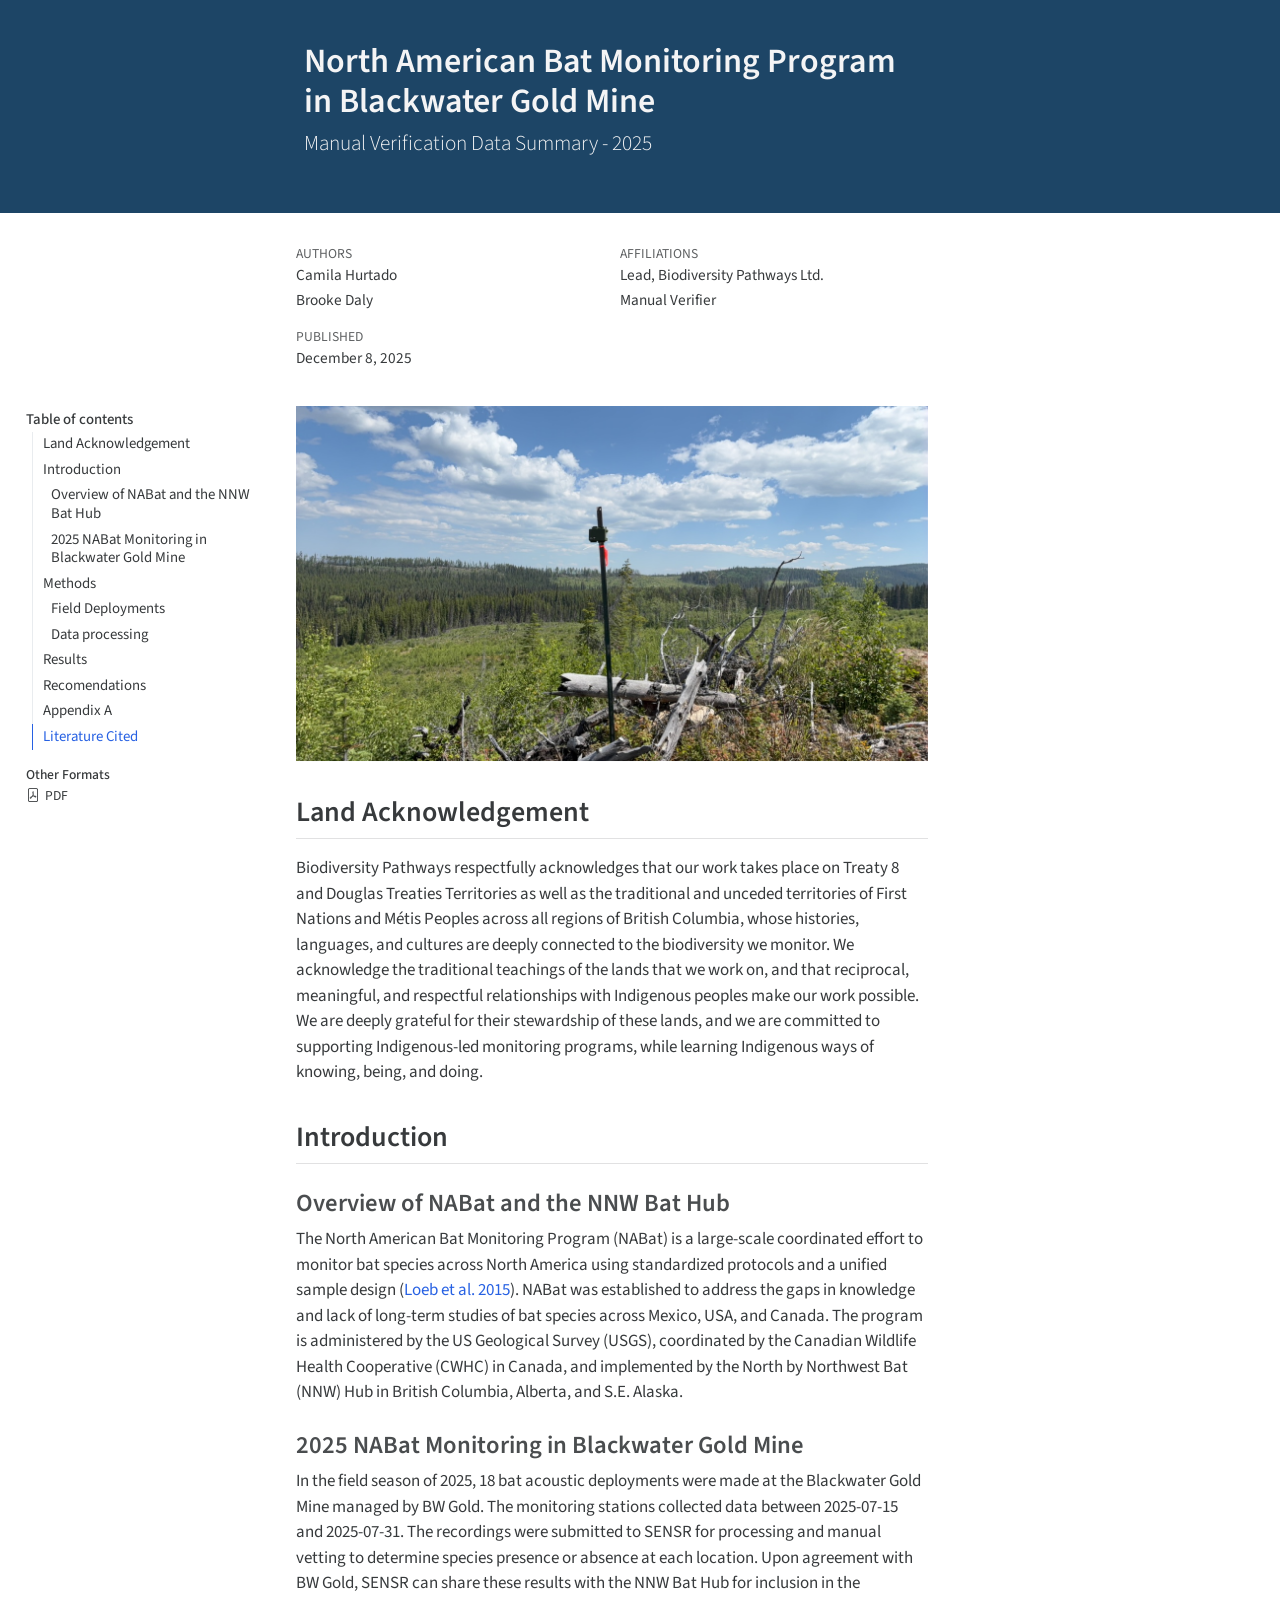
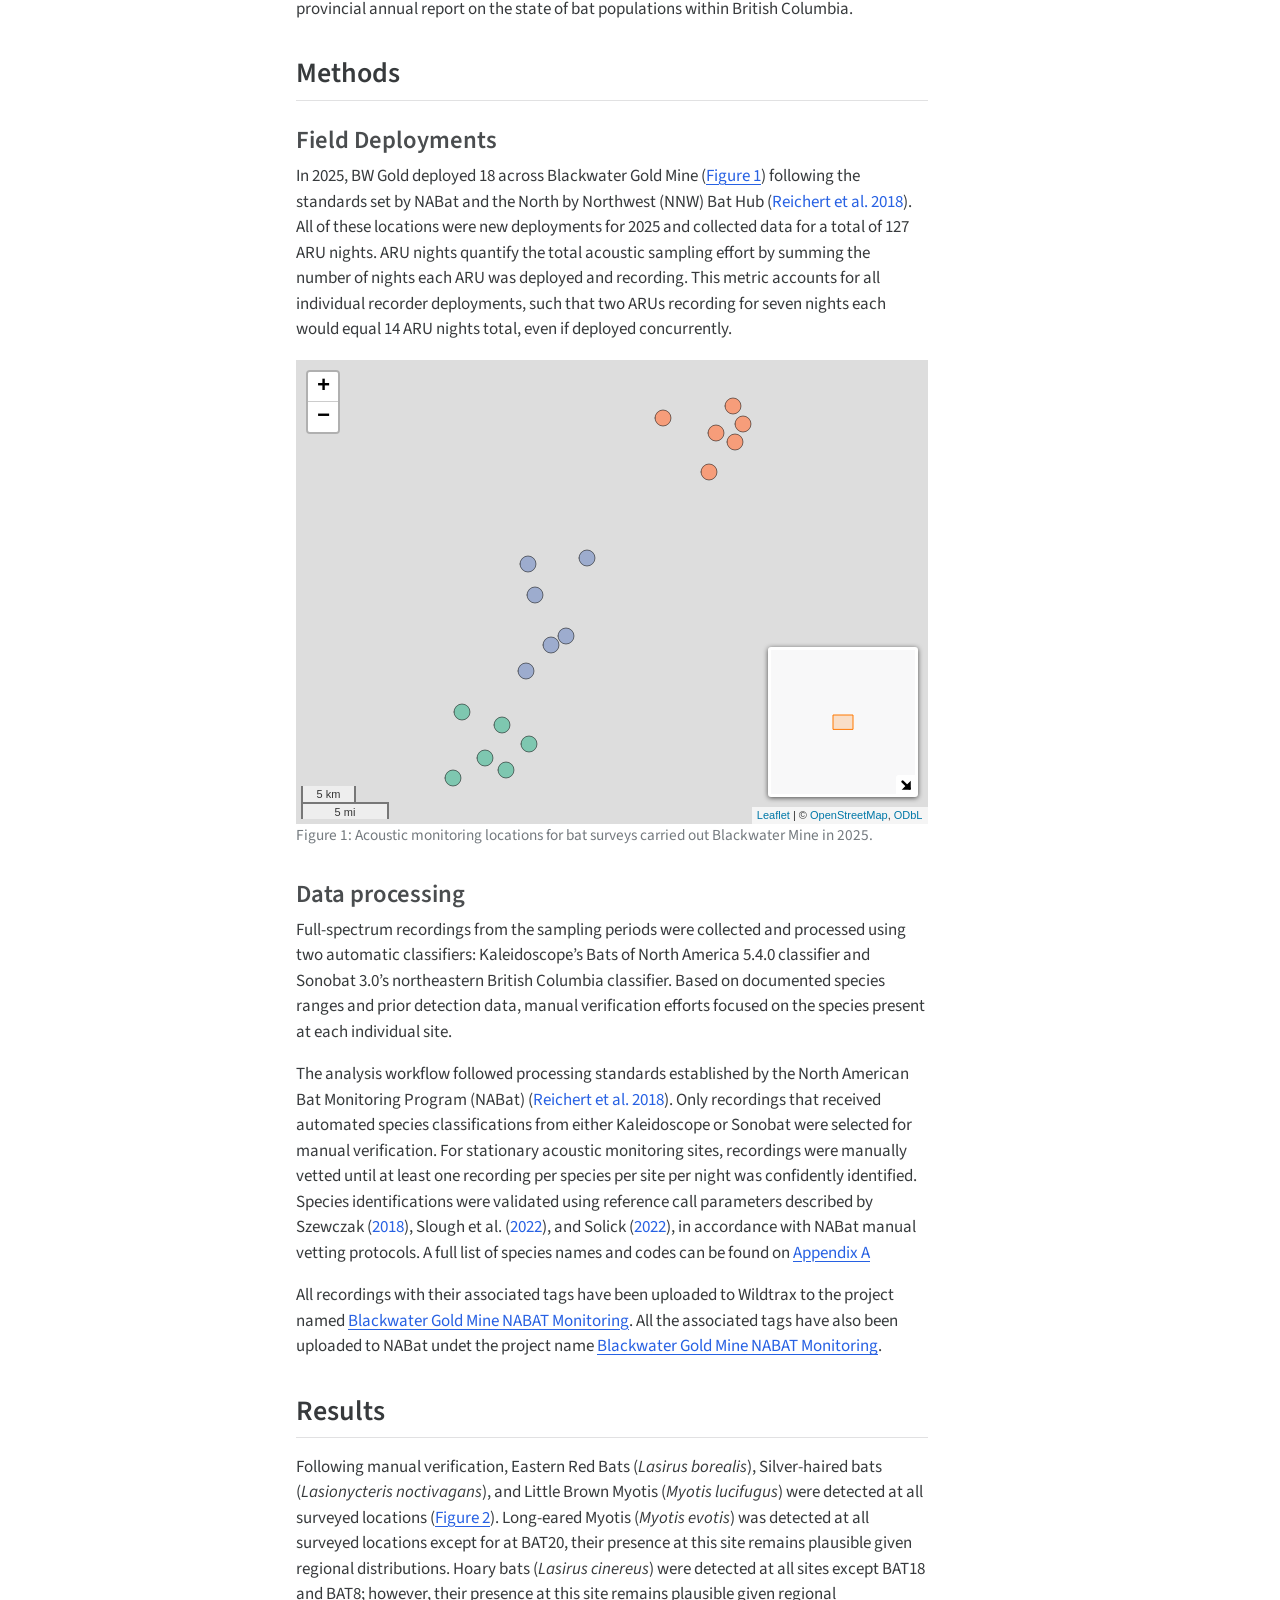
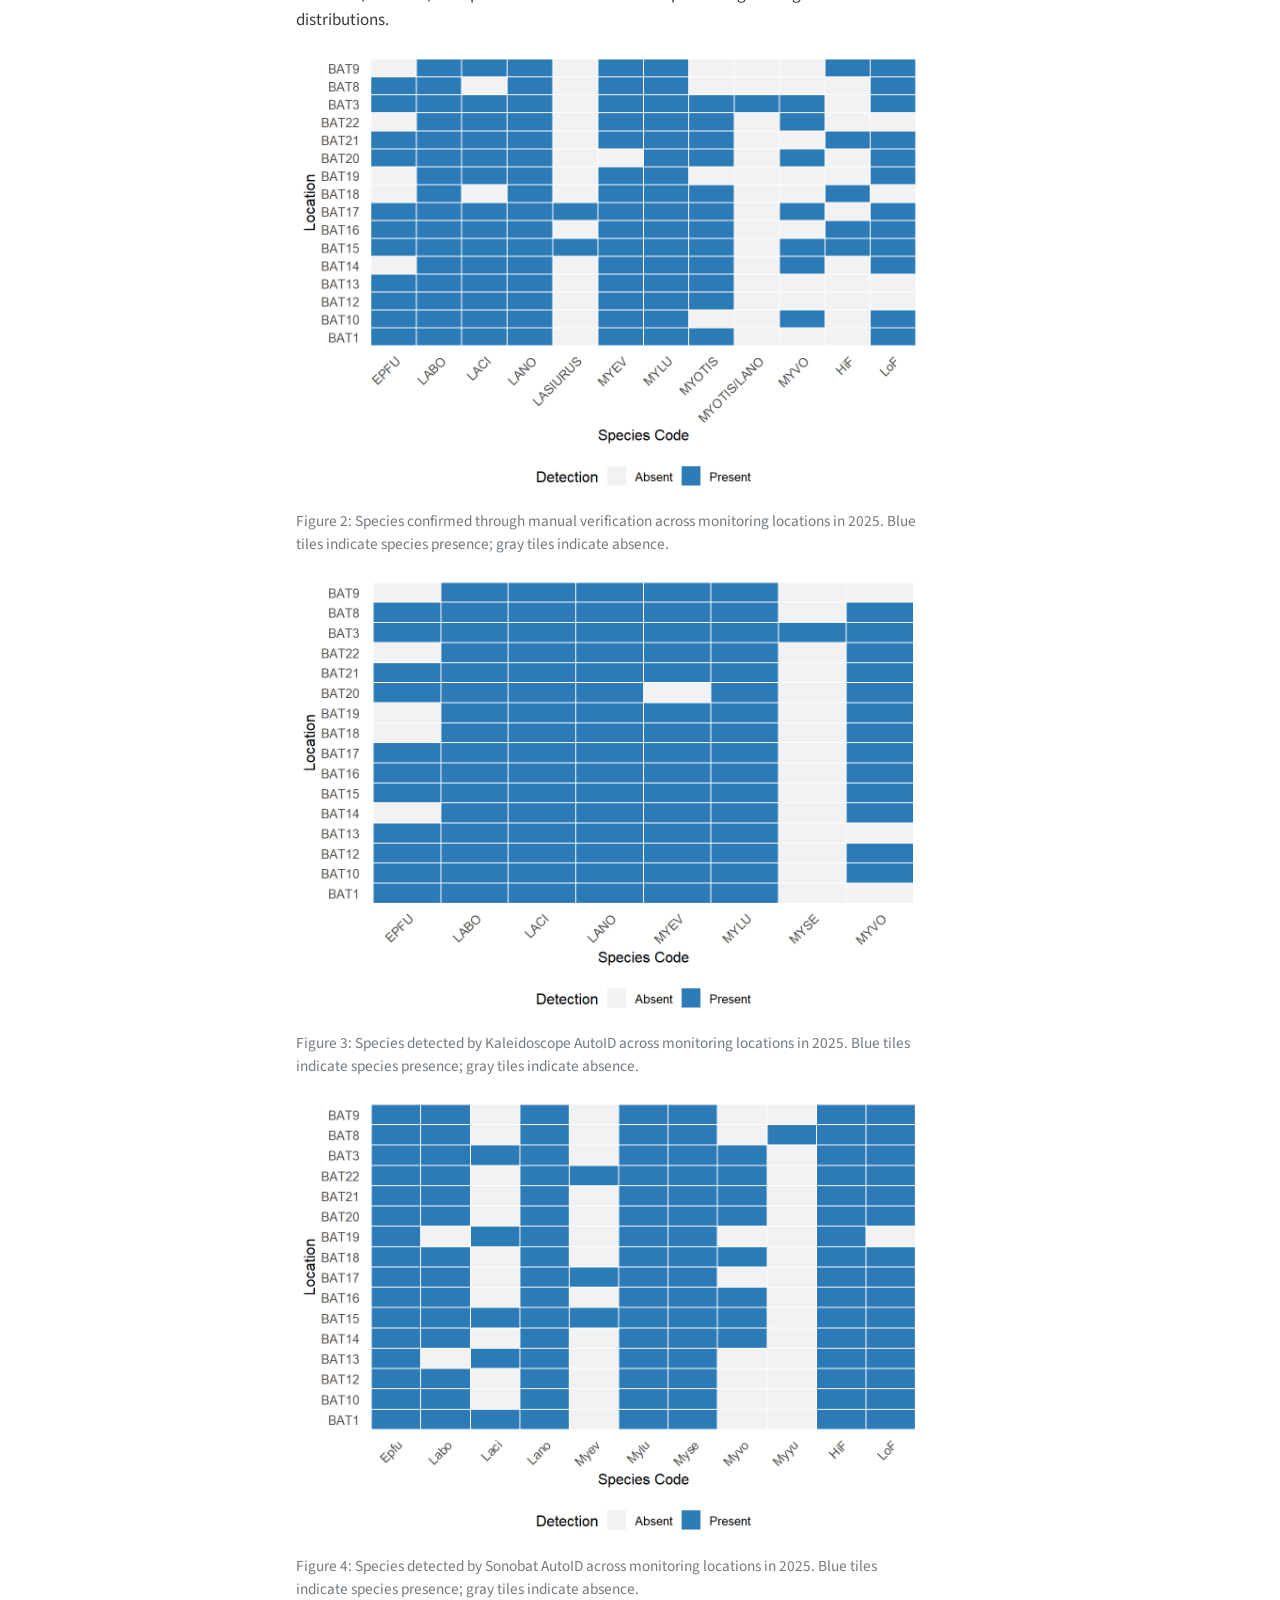
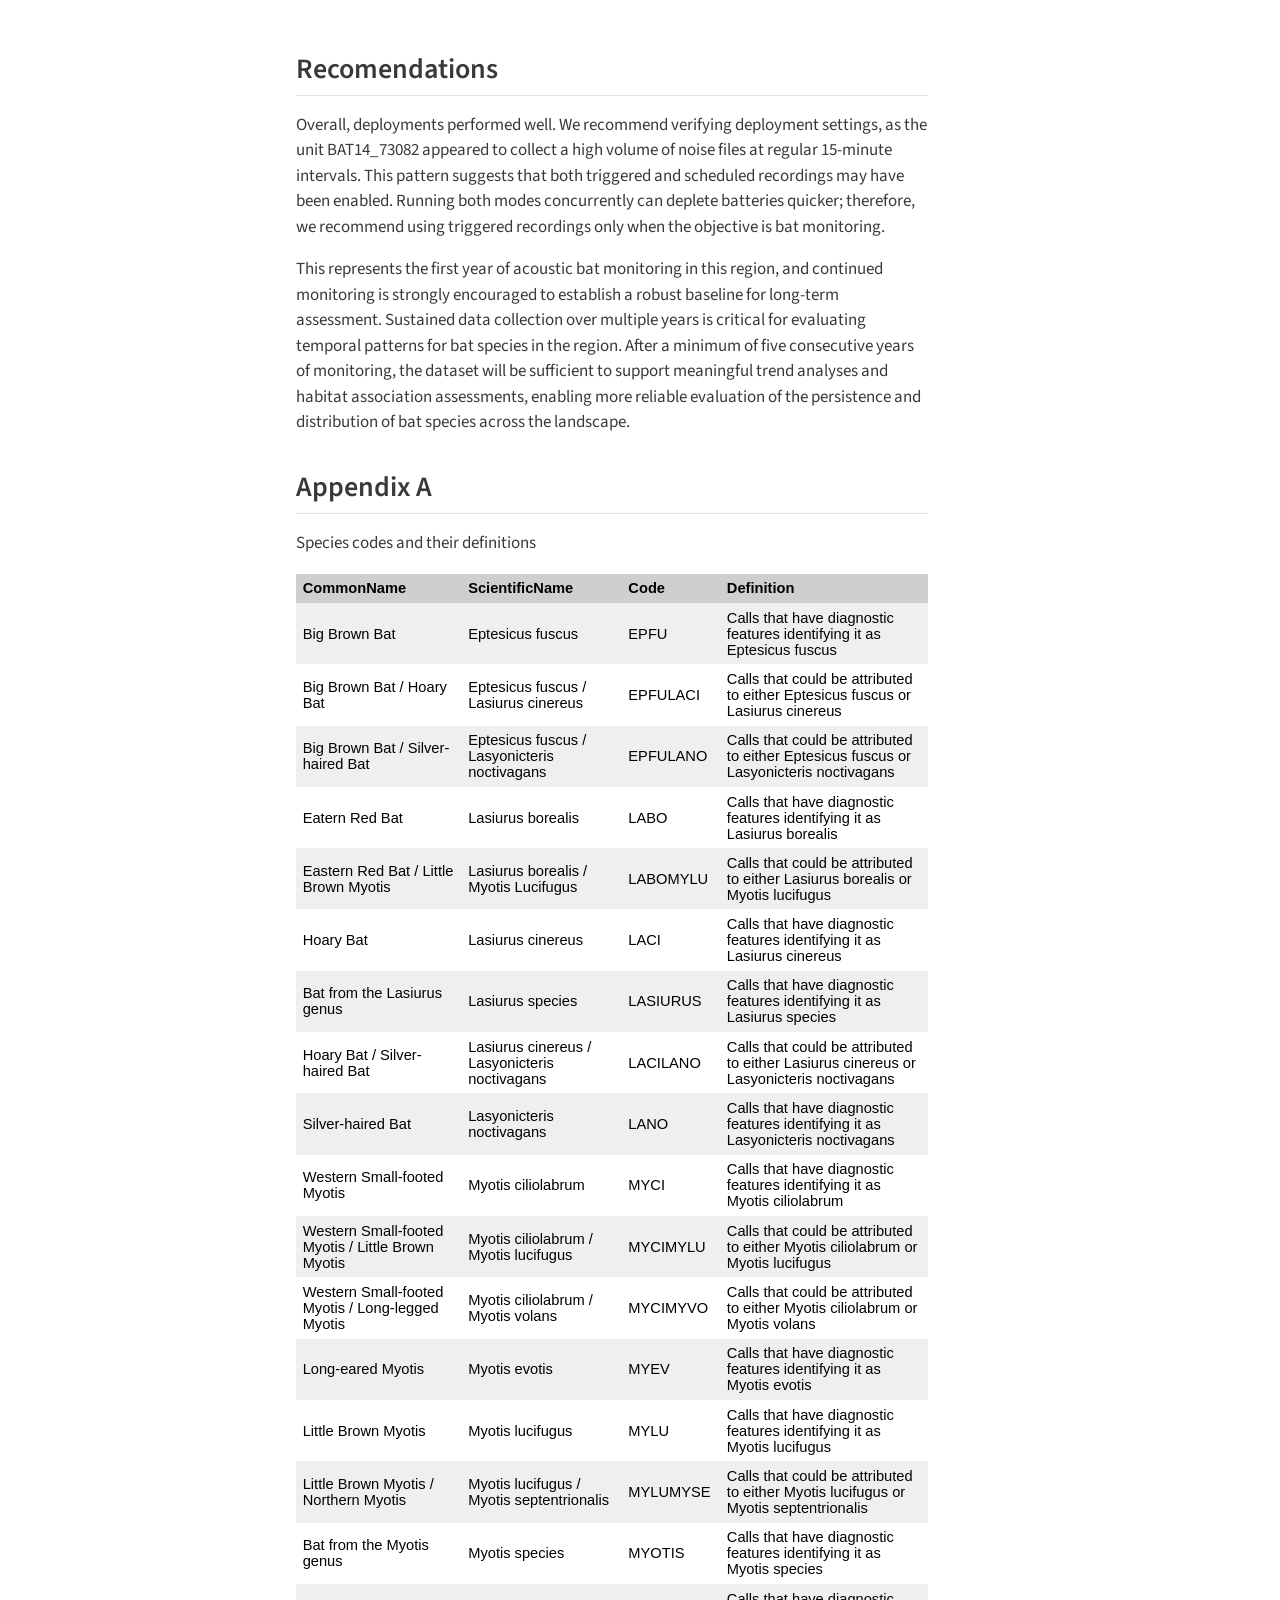
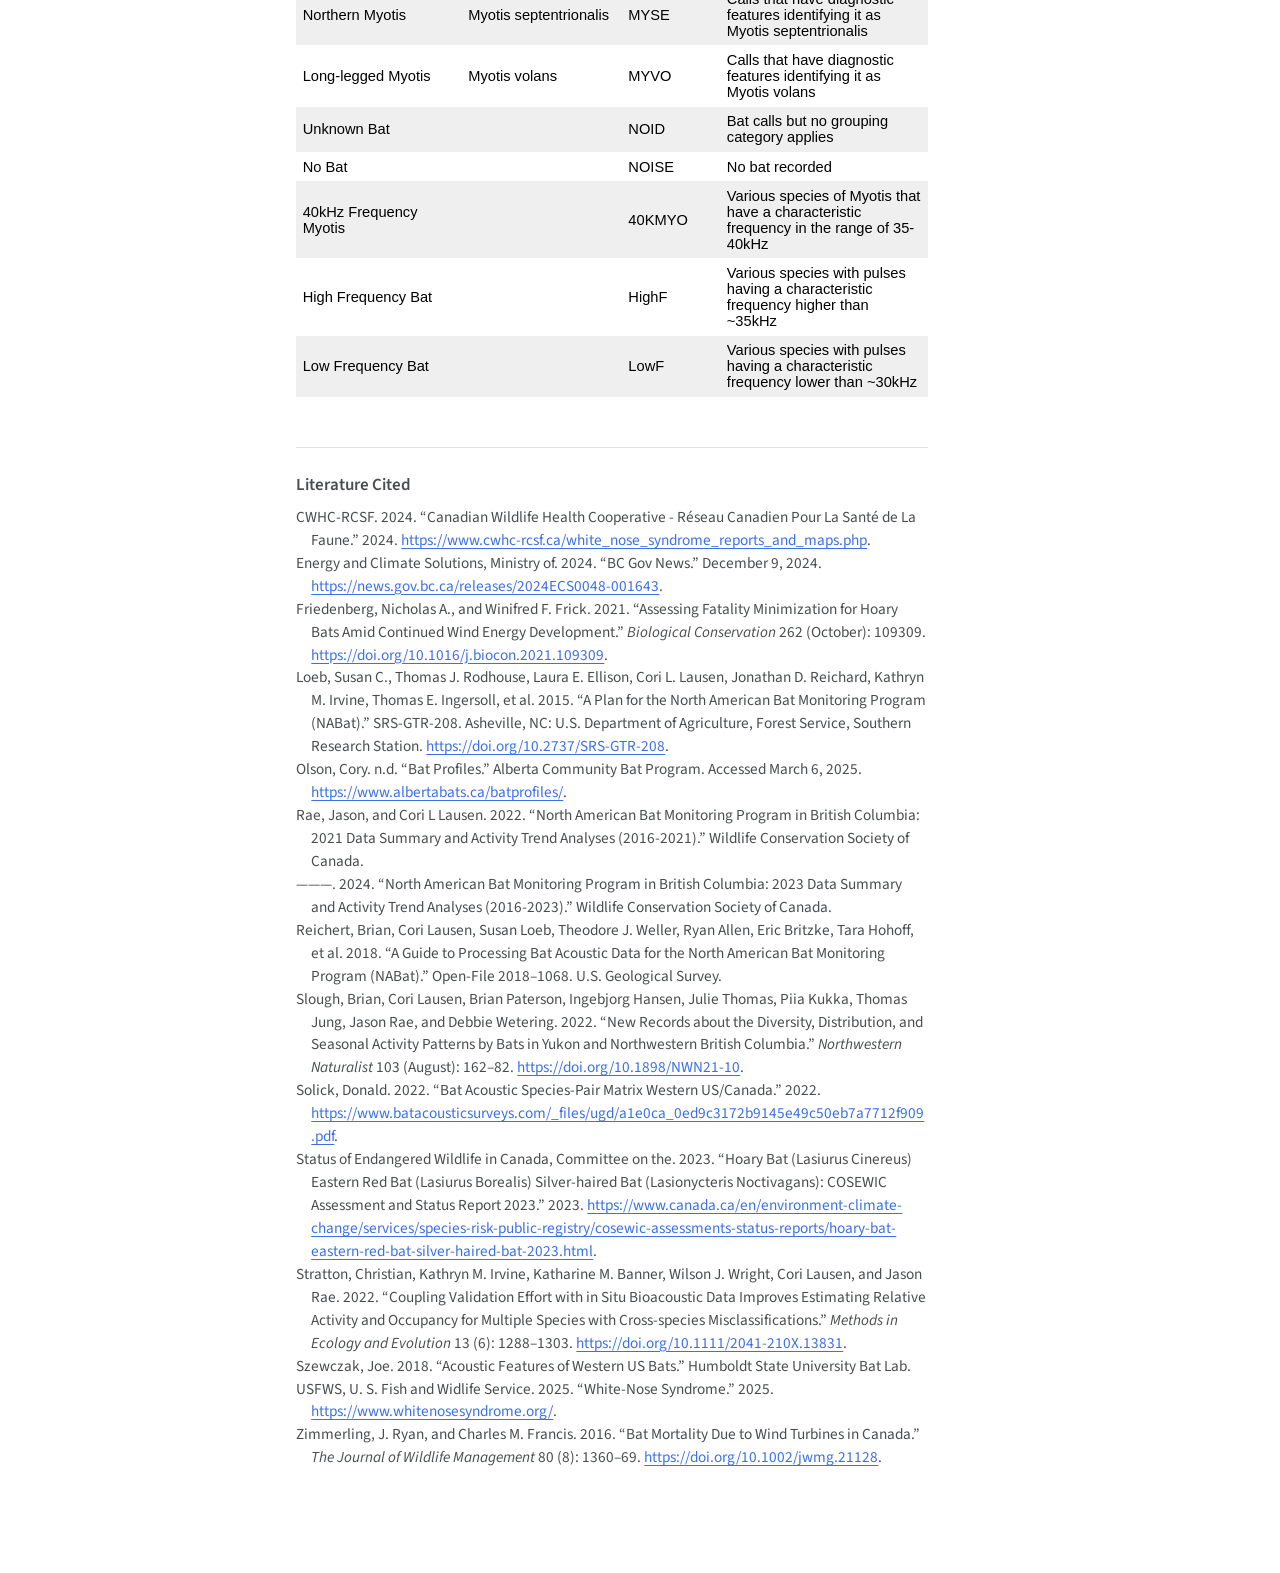
==== commit 5d215bea: "Built site for gh-pages" ====
--- a/2025NABat.html
+++ b/2025NABat.html
@@ -216,8 +216,8 @@
 <div id="fig-monitoring-locations" class="cell-output-display quarto-float quarto-figure quarto-figure-center anchored">
 <figure class="quarto-float quarto-float-fig figure">
 <div aria-describedby="fig-monitoring-locations-caption-0ceaefa1-69ba-4598-a22c-09a6ac19f8ca">
-<div class="leaflet html-widget html-fill-item" id="htmlwidget-4f48af74ea48eaf9438f" style="width:100%;height:464px;"></div>
-<script type="application/json" data-for="htmlwidget-4f48af74ea48eaf9438f">{"x":{"options":{"crs":{"crsClass":"L.CRS.EPSG3857","code":null,"proj4def":null,"projectedBounds":null,"options":{}}},"calls":[{"method":"addTiles","args":["https://{s}.tile.openstreetmap.org/{z}/{x}/{y}.png",null,null,{"minZoom":0,"maxZoom":18,"tileSize":256,"subdomains":"abc","errorTileUrl":"","tms":false,"noWrap":false,"zoomOffset":0,"zoomReverse":false,"opacity":1,"zIndex":1,"detectRetina":false,"attribution":"&copy; <a href=\"https://openstreetmap.org/copyright/\">OpenStreetMap<\/a>,  <a href=\"https://opendatacommons.org/licenses/odbl/\">ODbL<\/a>"}]},{"method":"addCircleMarkers","args":[[53.50945735,53.47983262,53.20475495,53.24759071,53.21103,53.23232,53.25836,53.2212,53.49444565,53.4996116,53.48719,53.45528352,53.29246997,53.3136938,53.35494478,53.38023385,53.38476012,53.32085605],[-124.5092712,-124.5072932,-124.8939697,-124.8273003,-124.82136,-124.7894,-124.88154,-124.84934,-124.4963607,-124.6057549,-124.5321,-124.5423027,-124.79422,-124.7595831,-124.7809134,-124.7907326,-124.7098274,-124.7386828],8,null,null,{"interactive":true,"className":"","stroke":true,"color":"black","weight":1,"opacity":0.5,"fill":true,"fillColor":["#FC8D62","#FC8D62","#66C2A5","#66C2A5","#66C2A5","#66C2A5","#66C2A5","#66C2A5","#FC8D62","#FC8D62","#FC8D62","#FC8D62","#8DA0CB","#8DA0CB","#8DA0CB","#8DA0CB","#8DA0CB","#8DA0CB"],"fillOpacity":0.8},null,null,["<b>Site:<\/b> SW2 <br> <b>NABat GRTS ID:<\/b> 73082 <br> <b>Deployment Dates:<\/b> 2025-07-15 to 2025-07-22","<b>Site:<\/b> SE <br> <b>NABat GRTS ID:<\/b> 73082 <br> <b>Deployment Dates:<\/b> 2025-07-15 to 2025-07-22","<b>Site:<\/b> SE <br> <b>NABat GRTS ID:<\/b> 2426 <br> <b>Deployment Dates:<\/b> 2025-07-17 to 2025-07-17","<b>Site:<\/b> NW <br> <b>NABat GRTS ID:<\/b> 2426 <br> <b>Deployment Dates:<\/b> 2025-07-17 to 2025-07-24","<b>Site:<\/b> SW <br> <b>NABat GRTS ID:<\/b> 2426 <br> <b>Deployment Dates:<\/b> 2025-07-23 to 2025-07-31","<b>Site:<\/b> SW2 <br> <b>NABat GRTS ID:<\/b> 2426 <br> <b>Deployment Dates:<\/b> 2025-07-23 to 2025-07-31","<b>Site:<\/b> NE <br> <b>NABat GRTS ID:<\/b> 2426 <br> <b>Deployment Dates:<\/b> 2025-07-23 to 2025-07-31","<b>Site:<\/b> SE2 <br> <b>NABat GRTS ID:<\/b> 2426 <br> <b>Deployment Dates:<\/b> 2025-07-23 to 2025-07-31","<b>Site:<\/b> NE <br> <b>NABat GRTS ID:<\/b> 73082 <br> <b>Deployment Dates:<\/b> 2025-07-15 to 2025-07-15","<b>Site:<\/b> NW <br> <b>NABat GRTS ID:<\/b> 73082 <br> <b>Deployment Dates:<\/b> 2025-07-15 to 2025-07-22","<b>Site:<\/b> SW <br> <b>NABat GRTS ID:<\/b> 73082 <br> <b>Deployment Dates:<\/b> 2025-07-15 to 2025-07-22","<b>Site:<\/b> SE2 <br> <b>NABat GRTS ID:<\/b> 73082 <br> <b>Deployment Dates:<\/b> 2025-07-15 to 2025-07-22","<b>Site:<\/b> SW <br> <b>NABat GRTS ID:<\/b> 204154 <br> <b>Deployment Dates:<\/b> 2025-07-16 to 2025-07-23","<b>Site:<\/b> SW2 <br> <b>NABat GRTS ID:<\/b> 204154 <br> <b>Deployment Dates:<\/b> 2025-07-16 to 2025-07-23","<b>Site:<\/b> NW <br> <b>NABat GRTS ID:<\/b> 204154 <br> <b>Deployment Dates:<\/b> 2025-07-16 to 2025-07-23","<b>Site:<\/b> NW2 <br> <b>NABat GRTS ID:<\/b> 204154 <br> <b>Deployment Dates:<\/b> 2025-07-16 to 2025-07-23","<b>Site:<\/b> NE <br> <b>NABat GRTS ID:<\/b> 204154 <br> <b>Deployment Dates:<\/b> 2025-07-16 to 2025-07-16","<b>Site:<\/b> SE <br> <b>NABat GRTS ID:<\/b> 204154 <br> <b>Deployment Dates:<\/b> 2025-07-16 to 2025-07-23"],null,null,{"interactive":false,"permanent":false,"direction":"auto","opacity":1,"offset":[0,0],"textsize":"10px","textOnly":false,"className":"","sticky":true},null]},{"method":"addScaleBar","args":[{"maxWidth":100,"metric":true,"imperial":true,"updateWhenIdle":true,"position":"bottomleft"}]},{"method":"addMiniMap","args":[null,null,"bottomright",150,150,19,19,-5,false,false,false,true,false,false,{"color":"#ff7800","weight":1,"clickable":false},{"color":"#000000","weight":1,"clickable":false,"opacity":0,"fillOpacity":0},{"hideText":"Hide MiniMap","showText":"Show MiniMap"},[]]}],"limits":{"lat":[53.20475495,53.50945735],"lng":[-124.8939697,-124.4963607]}},"evals":[],"jsHooks":[]}</script>
+<div class="leaflet html-widget html-fill-item" id="htmlwidget-c6437583b66b3fdf74e8" style="width:100%;height:464px;"></div>
+<script type="application/json" data-for="htmlwidget-c6437583b66b3fdf74e8">{"x":{"options":{"crs":{"crsClass":"L.CRS.EPSG3857","code":null,"proj4def":null,"projectedBounds":null,"options":{}}},"calls":[{"method":"addTiles","args":["https://{s}.tile.openstreetmap.org/{z}/{x}/{y}.png",null,null,{"minZoom":0,"maxZoom":18,"tileSize":256,"subdomains":"abc","errorTileUrl":"","tms":false,"noWrap":false,"zoomOffset":0,"zoomReverse":false,"opacity":1,"zIndex":1,"detectRetina":false,"attribution":"&copy; <a href=\"https://openstreetmap.org/copyright/\">OpenStreetMap<\/a>,  <a href=\"https://opendatacommons.org/licenses/odbl/\">ODbL<\/a>"}]},{"method":"addCircleMarkers","args":[[53.50945735,53.47983262,53.20475495,53.24759071,53.21103,53.23232,53.25836,53.2212,53.49444565,53.4996116,53.48719,53.45528352,53.29246997,53.3136938,53.35494478,53.38023385,53.38476012,53.32085605],[-124.5092712,-124.5072932,-124.8939697,-124.8273003,-124.82136,-124.7894,-124.88154,-124.84934,-124.4963607,-124.6057549,-124.5321,-124.5423027,-124.79422,-124.7595831,-124.7809134,-124.7907326,-124.7098274,-124.7386828],8,null,null,{"interactive":true,"className":"","stroke":true,"color":"black","weight":1,"opacity":0.5,"fill":true,"fillColor":["#FC8D62","#FC8D62","#66C2A5","#66C2A5","#66C2A5","#66C2A5","#66C2A5","#66C2A5","#FC8D62","#FC8D62","#FC8D62","#FC8D62","#8DA0CB","#8DA0CB","#8DA0CB","#8DA0CB","#8DA0CB","#8DA0CB"],"fillOpacity":0.8},null,null,["<b>Site:<\/b> SW2 <br> <b>NABat GRTS ID:<\/b> 73082 <br> <b>Deployment Dates:<\/b> 2025-07-15 to 2025-07-22","<b>Site:<\/b> SE <br> <b>NABat GRTS ID:<\/b> 73082 <br> <b>Deployment Dates:<\/b> 2025-07-15 to 2025-07-22","<b>Site:<\/b> SE <br> <b>NABat GRTS ID:<\/b> 2426 <br> <b>Deployment Dates:<\/b> 2025-07-17 to 2025-07-17","<b>Site:<\/b> NW <br> <b>NABat GRTS ID:<\/b> 2426 <br> <b>Deployment Dates:<\/b> 2025-07-17 to 2025-07-24","<b>Site:<\/b> SW <br> <b>NABat GRTS ID:<\/b> 2426 <br> <b>Deployment Dates:<\/b> 2025-07-23 to 2025-07-31","<b>Site:<\/b> SW2 <br> <b>NABat GRTS ID:<\/b> 2426 <br> <b>Deployment Dates:<\/b> 2025-07-23 to 2025-07-31","<b>Site:<\/b> NE <br> <b>NABat GRTS ID:<\/b> 2426 <br> <b>Deployment Dates:<\/b> 2025-07-23 to 2025-07-31","<b>Site:<\/b> SE2 <br> <b>NABat GRTS ID:<\/b> 2426 <br> <b>Deployment Dates:<\/b> 2025-07-23 to 2025-07-31","<b>Site:<\/b> NE <br> <b>NABat GRTS ID:<\/b> 73082 <br> <b>Deployment Dates:<\/b> 2025-07-15 to 2025-07-15","<b>Site:<\/b> NW <br> <b>NABat GRTS ID:<\/b> 73082 <br> <b>Deployment Dates:<\/b> 2025-07-15 to 2025-07-22","<b>Site:<\/b> SW <br> <b>NABat GRTS ID:<\/b> 73082 <br> <b>Deployment Dates:<\/b> 2025-07-15 to 2025-07-22","<b>Site:<\/b> SE2 <br> <b>NABat GRTS ID:<\/b> 73082 <br> <b>Deployment Dates:<\/b> 2025-07-15 to 2025-07-22","<b>Site:<\/b> SW <br> <b>NABat GRTS ID:<\/b> 204154 <br> <b>Deployment Dates:<\/b> 2025-07-16 to 2025-07-23","<b>Site:<\/b> SW2 <br> <b>NABat GRTS ID:<\/b> 204154 <br> <b>Deployment Dates:<\/b> 2025-07-16 to 2025-07-23","<b>Site:<\/b> NW <br> <b>NABat GRTS ID:<\/b> 204154 <br> <b>Deployment Dates:<\/b> 2025-07-16 to 2025-07-23","<b>Site:<\/b> NW2 <br> <b>NABat GRTS ID:<\/b> 204154 <br> <b>Deployment Dates:<\/b> 2025-07-16 to 2025-07-23","<b>Site:<\/b> NE <br> <b>NABat GRTS ID:<\/b> 204154 <br> <b>Deployment Dates:<\/b> 2025-07-16 to 2025-07-16","<b>Site:<\/b> SE <br> <b>NABat GRTS ID:<\/b> 204154 <br> <b>Deployment Dates:<\/b> 2025-07-16 to 2025-07-23"],null,null,{"interactive":false,"permanent":false,"direction":"auto","opacity":1,"offset":[0,0],"textsize":"10px","textOnly":false,"className":"","sticky":true},null]},{"method":"addScaleBar","args":[{"maxWidth":100,"metric":true,"imperial":true,"updateWhenIdle":true,"position":"bottomleft"}]},{"method":"addMiniMap","args":[null,null,"bottomright",150,150,19,19,-5,false,false,false,true,false,false,{"color":"#ff7800","weight":1,"clickable":false},{"color":"#000000","weight":1,"clickable":false,"opacity":0,"fillOpacity":0},{"hideText":"Hide MiniMap","showText":"Show MiniMap"},[]]}],"limits":{"lat":[53.20475495,53.50945735],"lng":[-124.8939697,-124.4963607]}},"evals":[],"jsHooks":[]}</script>
 </div>
 <figcaption class="quarto-float-caption-bottom quarto-float-caption quarto-float-fig" id="fig-monitoring-locations-caption-0ceaefa1-69ba-4598-a22c-09a6ac19f8ca">
 Figure&nbsp;1: Acoustic monitoring locations for bat surveys carried out Blackwater Mine in 2025.
@@ -290,7 +290,7 @@
 <p>Species codes and their definitions</p>
 <div class="cell">
 <div class="cell-output-display">
-<div class="tabwid"><style>.cl-a3320e0e{}.cl-a3281d2c{font-family:'Arial';font-size:11pt;font-weight:bold;font-style:normal;text-decoration:none;color:rgba(0, 0, 0, 1.00);background-color:transparent;}.cl-a3281d36{font-family:'Arial';font-size:11pt;font-weight:normal;font-style:normal;text-decoration:none;color:rgba(0, 0, 0, 1.00);background-color:transparent;}.cl-a32b20b2{margin:0;text-align:left;border-bottom: 0 solid rgba(0, 0, 0, 1.00);border-top: 0 solid rgba(0, 0, 0, 1.00);border-left: 0 solid rgba(0, 0, 0, 1.00);border-right: 0 solid rgba(0, 0, 0, 1.00);padding-bottom:5pt;padding-top:5pt;padding-left:5pt;padding-right:5pt;line-height: 1;background-color:transparent;}.cl-a32d443c{width:3.699in;background-color:rgba(207, 207, 207, 1.00);vertical-align: middle;border-bottom: 0 solid rgba(0, 0, 0, 1.00);border-top: 0 solid rgba(0, 0, 0, 1.00);border-left: 0 solid rgba(0, 0, 0, 1.00);border-right: 0 solid rgba(0, 0, 0, 1.00);margin-bottom:0;margin-top:0;margin-left:0;margin-right:0;}.cl-a32d4446{width:3.359in;background-color:rgba(207, 207, 207, 1.00);vertical-align: middle;border-bottom: 0 solid rgba(0, 0, 0, 1.00);border-top: 0 solid rgba(0, 0, 0, 1.00);border-left: 0 solid rgba(0, 0, 0, 1.00);border-right: 0 solid rgba(0, 0, 0, 1.00);margin-bottom:0;margin-top:0;margin-left:0;margin-right:0;}.cl-a32d4447{width:1.143in;background-color:rgba(207, 207, 207, 1.00);vertical-align: middle;border-bottom: 0 solid rgba(0, 0, 0, 1.00);border-top: 0 solid rgba(0, 0, 0, 1.00);border-left: 0 solid rgba(0, 0, 0, 1.00);border-right: 0 solid rgba(0, 0, 0, 1.00);margin-bottom:0;margin-top:0;margin-left:0;margin-right:0;}.cl-a32d4450{width:6.187in;background-color:rgba(207, 207, 207, 1.00);vertical-align: middle;border-bottom: 0 solid rgba(0, 0, 0, 1.00);border-top: 0 solid rgba(0, 0, 0, 1.00);border-left: 0 solid rgba(0, 0, 0, 1.00);border-right: 0 solid rgba(0, 0, 0, 1.00);margin-bottom:0;margin-top:0;margin-left:0;margin-right:0;}.cl-a32d4451{width:3.699in;background-color:rgba(239, 239, 239, 1.00);vertical-align: middle;border-bottom: 0 solid rgba(0, 0, 0, 1.00);border-top: 0 solid rgba(0, 0, 0, 1.00);border-left: 0 solid rgba(0, 0, 0, 1.00);border-right: 0 solid rgba(0, 0, 0, 1.00);margin-bottom:0;margin-top:0;margin-left:0;margin-right:0;}.cl-a32d4452{width:3.359in;background-color:rgba(239, 239, 239, 1.00);vertical-align: middle;border-bottom: 0 solid rgba(0, 0, 0, 1.00);border-top: 0 solid rgba(0, 0, 0, 1.00);border-left: 0 solid rgba(0, 0, 0, 1.00);border-right: 0 solid rgba(0, 0, 0, 1.00);margin-bottom:0;margin-top:0;margin-left:0;margin-right:0;}.cl-a32d445a{width:1.143in;background-color:rgba(239, 239, 239, 1.00);vertical-align: middle;border-bottom: 0 solid rgba(0, 0, 0, 1.00);border-top: 0 solid rgba(0, 0, 0, 1.00);border-left: 0 solid rgba(0, 0, 0, 1.00);border-right: 0 solid rgba(0, 0, 0, 1.00);margin-bottom:0;margin-top:0;margin-left:0;margin-right:0;}.cl-a32d445b{width:6.187in;background-color:rgba(239, 239, 239, 1.00);vertical-align: middle;border-bottom: 0 solid rgba(0, 0, 0, 1.00);border-top: 0 solid rgba(0, 0, 0, 1.00);border-left: 0 solid rgba(0, 0, 0, 1.00);border-right: 0 solid rgba(0, 0, 0, 1.00);margin-bottom:0;margin-top:0;margin-left:0;margin-right:0;}.cl-a32d4464{width:3.699in;background-color:transparent;vertical-align: middle;border-bottom: 0 solid rgba(0, 0, 0, 1.00);border-top: 0 solid rgba(0, 0, 0, 1.00);border-left: 0 solid rgba(0, 0, 0, 1.00);border-right: 0 solid rgba(0, 0, 0, 1.00);margin-bottom:0;margin-top:0;margin-left:0;margin-right:0;}.cl-a32d446e{width:3.359in;background-color:transparent;vertical-align: middle;border-bottom: 0 solid rgba(0, 0, 0, 1.00);border-top: 0 solid rgba(0, 0, 0, 1.00);border-left: 0 solid rgba(0, 0, 0, 1.00);border-right: 0 solid rgba(0, 0, 0, 1.00);margin-bottom:0;margin-top:0;margin-left:0;margin-right:0;}.cl-a32d446f{width:1.143in;background-color:transparent;vertical-align: middle;border-bottom: 0 solid rgba(0, 0, 0, 1.00);border-top: 0 solid rgba(0, 0, 0, 1.00);border-left: 0 solid rgba(0, 0, 0, 1.00);border-right: 0 solid rgba(0, 0, 0, 1.00);margin-bottom:0;margin-top:0;margin-left:0;margin-right:0;}.cl-a32d4478{width:6.187in;background-color:transparent;vertical-align: middle;border-bottom: 0 solid rgba(0, 0, 0, 1.00);border-top: 0 solid rgba(0, 0, 0, 1.00);border-left: 0 solid rgba(0, 0, 0, 1.00);border-right: 0 solid rgba(0, 0, 0, 1.00);margin-bottom:0;margin-top:0;margin-left:0;margin-right:0;}.cl-a32d4479{width:3.699in;background-color:rgba(239, 239, 239, 1.00);vertical-align: middle;border-bottom: 0 solid rgba(0, 0, 0, 1.00);border-top: 0 solid rgba(0, 0, 0, 1.00);border-left: 0 solid rgba(0, 0, 0, 1.00);border-right: 0 solid rgba(0, 0, 0, 1.00);margin-bottom:0;margin-top:0;margin-left:0;margin-right:0;}.cl-a32d447a{width:3.359in;background-color:rgba(239, 239, 239, 1.00);vertical-align: middle;border-bottom: 0 solid rgba(0, 0, 0, 1.00);border-top: 0 solid rgba(0, 0, 0, 1.00);border-left: 0 solid rgba(0, 0, 0, 1.00);border-right: 0 solid rgba(0, 0, 0, 1.00);margin-bottom:0;margin-top:0;margin-left:0;margin-right:0;}.cl-a32d4482{width:1.143in;background-color:rgba(239, 239, 239, 1.00);vertical-align: middle;border-bottom: 0 solid rgba(0, 0, 0, 1.00);border-top: 0 solid rgba(0, 0, 0, 1.00);border-left: 0 solid rgba(0, 0, 0, 1.00);border-right: 0 solid rgba(0, 0, 0, 1.00);margin-bottom:0;margin-top:0;margin-left:0;margin-right:0;}.cl-a32d4483{width:6.187in;background-color:rgba(239, 239, 239, 1.00);vertical-align: middle;border-bottom: 0 solid rgba(0, 0, 0, 1.00);border-top: 0 solid rgba(0, 0, 0, 1.00);border-left: 0 solid rgba(0, 0, 0, 1.00);border-right: 0 solid rgba(0, 0, 0, 1.00);margin-bottom:0;margin-top:0;margin-left:0;margin-right:0;}.cl-a32d448c{width:3.699in;background-color:transparent;vertical-align: middle;border-bottom: 0 solid rgba(0, 0, 0, 1.00);border-top: 0 solid rgba(0, 0, 0, 1.00);border-left: 0 solid rgba(0, 0, 0, 1.00);border-right: 0 solid rgba(0, 0, 0, 1.00);margin-bottom:0;margin-top:0;margin-left:0;margin-right:0;}.cl-a32d448d{width:3.359in;background-color:transparent;vertical-align: middle;border-bottom: 0 solid rgba(0, 0, 0, 1.00);border-top: 0 solid rgba(0, 0, 0, 1.00);border-left: 0 solid rgba(0, 0, 0, 1.00);border-right: 0 solid rgba(0, 0, 0, 1.00);margin-bottom:0;margin-top:0;margin-left:0;margin-right:0;}.cl-a32d4496{width:1.143in;background-color:transparent;vertical-align: middle;border-bottom: 0 solid rgba(0, 0, 0, 1.00);border-top: 0 solid rgba(0, 0, 0, 1.00);border-left: 0 solid rgba(0, 0, 0, 1.00);border-right: 0 solid rgba(0, 0, 0, 1.00);margin-bottom:0;margin-top:0;margin-left:0;margin-right:0;}.cl-a32d4497{width:6.187in;background-color:transparent;vertical-align: middle;border-bottom: 0 solid rgba(0, 0, 0, 1.00);border-top: 0 solid rgba(0, 0, 0, 1.00);border-left: 0 solid rgba(0, 0, 0, 1.00);border-right: 0 solid rgba(0, 0, 0, 1.00);margin-bottom:0;margin-top:0;margin-left:0;margin-right:0;}</style><table data-quarto-disable-processing="true" class="cl-a3320e0e"><thead><tr style="overflow-wrap:break-word;"><th class="cl-a32d443c"><p class="cl-a32b20b2"><span class="cl-a3281d2c">CommonName</span></p></th><th class="cl-a32d4446"><p class="cl-a32b20b2"><span class="cl-a3281d2c">ScientificName</span></p></th><th class="cl-a32d4447"><p class="cl-a32b20b2"><span class="cl-a3281d2c">Code</span></p></th><th class="cl-a32d4450"><p class="cl-a32b20b2"><span class="cl-a3281d2c">Definition</span></p></th></tr></thead><tbody><tr style="overflow-wrap:break-word;"><td class="cl-a32d4451"><p class="cl-a32b20b2"><span class="cl-a3281d36">Big Brown Bat</span></p></td><td class="cl-a32d4452"><p class="cl-a32b20b2"><span class="cl-a3281d36">Eptesicus fuscus</span></p></td><td class="cl-a32d445a"><p class="cl-a32b20b2"><span class="cl-a3281d36">EPFU</span></p></td><td class="cl-a32d445b"><p class="cl-a32b20b2"><span class="cl-a3281d36">Calls that have diagnostic features identifying it as Eptesicus fuscus</span></p></td></tr><tr style="overflow-wrap:break-word;"><td class="cl-a32d4464"><p class="cl-a32b20b2"><span class="cl-a3281d36">Big Brown Bat / Hoary Bat</span></p></td><td class="cl-a32d446e"><p class="cl-a32b20b2"><span class="cl-a3281d36">Eptesicus fuscus / Lasiurus cinereus</span></p></td><td class="cl-a32d446f"><p class="cl-a32b20b2"><span class="cl-a3281d36">EPFULACI</span></p></td><td class="cl-a32d4478"><p class="cl-a32b20b2"><span class="cl-a3281d36">Calls that could be attributed to either Eptesicus fuscus or Lasiurus cinereus</span></p></td></tr><tr style="overflow-wrap:break-word;"><td class="cl-a32d4451"><p class="cl-a32b20b2"><span class="cl-a3281d36">Big Brown Bat / Silver-haired Bat</span></p></td><td class="cl-a32d4452"><p class="cl-a32b20b2"><span class="cl-a3281d36">Eptesicus fuscus / Lasyonicteris noctivagans</span></p></td><td class="cl-a32d445a"><p class="cl-a32b20b2"><span class="cl-a3281d36">EPFULANO</span></p></td><td class="cl-a32d445b"><p class="cl-a32b20b2"><span class="cl-a3281d36">Calls that could be attributed to either Eptesicus fuscus or Lasyonicteris noctivagans</span></p></td></tr><tr style="overflow-wrap:break-word;"><td class="cl-a32d4464"><p class="cl-a32b20b2"><span class="cl-a3281d36">Eatern Red Bat</span></p></td><td class="cl-a32d446e"><p class="cl-a32b20b2"><span class="cl-a3281d36">Lasiurus borealis</span></p></td><td class="cl-a32d446f"><p class="cl-a32b20b2"><span class="cl-a3281d36">LABO</span></p></td><td class="cl-a32d4478"><p class="cl-a32b20b2"><span class="cl-a3281d36">Calls that have diagnostic features identifying it as Lasiurus borealis</span></p></td></tr><tr style="overflow-wrap:break-word;"><td class="cl-a32d4451"><p class="cl-a32b20b2"><span class="cl-a3281d36">Eastern Red Bat / Little Brown Myotis</span></p></td><td class="cl-a32d4452"><p class="cl-a32b20b2"><span class="cl-a3281d36">Lasiurus borealis / Myotis Lucifugus</span></p></td><td class="cl-a32d445a"><p class="cl-a32b20b2"><span class="cl-a3281d36">LABOMYLU</span></p></td><td class="cl-a32d445b"><p class="cl-a32b20b2"><span class="cl-a3281d36">Calls that could be attributed to either Lasiurus borealis or Myotis lucifugus</span></p></td></tr><tr style="overflow-wrap:break-word;"><td class="cl-a32d4464"><p class="cl-a32b20b2"><span class="cl-a3281d36">Hoary Bat</span></p></td><td class="cl-a32d446e"><p class="cl-a32b20b2"><span class="cl-a3281d36">Lasiurus cinereus</span></p></td><td class="cl-a32d446f"><p class="cl-a32b20b2"><span class="cl-a3281d36">LACI</span></p></td><td class="cl-a32d4478"><p class="cl-a32b20b2"><span class="cl-a3281d36">Calls that have diagnostic features identifying it as Lasiurus cinereus</span></p></td></tr><tr style="overflow-wrap:break-word;"><td class="cl-a32d4451"><p class="cl-a32b20b2"><span class="cl-a3281d36">Bat from the Lasiurus genus</span></p></td><td class="cl-a32d4452"><p class="cl-a32b20b2"><span class="cl-a3281d36">Lasiurus species</span></p></td><td class="cl-a32d445a"><p class="cl-a32b20b2"><span class="cl-a3281d36">LASIURUS</span></p></td><td class="cl-a32d445b"><p class="cl-a32b20b2"><span class="cl-a3281d36">Calls that have diagnostic features identifying it as Lasiurus species</span></p></td></tr><tr style="overflow-wrap:break-word;"><td class="cl-a32d4464"><p class="cl-a32b20b2"><span class="cl-a3281d36">Hoary Bat / Silver-haired Bat</span></p></td><td class="cl-a32d446e"><p class="cl-a32b20b2"><span class="cl-a3281d36">Lasiurus cinereus / Lasyonicteris noctivagans</span></p></td><td class="cl-a32d446f"><p class="cl-a32b20b2"><span class="cl-a3281d36">LACILANO</span></p></td><td class="cl-a32d4478"><p class="cl-a32b20b2"><span class="cl-a3281d36">Calls that could be attributed to either Lasiurus cinereus or Lasyonicteris noctivagans</span></p></td></tr><tr style="overflow-wrap:break-word;"><td class="cl-a32d4451"><p class="cl-a32b20b2"><span class="cl-a3281d36">Silver-haired Bat</span></p></td><td class="cl-a32d4452"><p class="cl-a32b20b2"><span class="cl-a3281d36">Lasyonicteris noctivagans</span></p></td><td class="cl-a32d445a"><p class="cl-a32b20b2"><span class="cl-a3281d36">LANO</span></p></td><td class="cl-a32d445b"><p class="cl-a32b20b2"><span class="cl-a3281d36">Calls that have diagnostic features identifying it as Lasyonicteris noctivagans</span></p></td></tr><tr style="overflow-wrap:break-word;"><td class="cl-a32d4464"><p class="cl-a32b20b2"><span class="cl-a3281d36">Western Small-footed Myotis</span></p></td><td class="cl-a32d446e"><p class="cl-a32b20b2"><span class="cl-a3281d36">Myotis ciliolabrum</span></p></td><td class="cl-a32d446f"><p class="cl-a32b20b2"><span class="cl-a3281d36">MYCI</span></p></td><td class="cl-a32d4478"><p class="cl-a32b20b2"><span class="cl-a3281d36">Calls that have diagnostic features identifying it as Myotis ciliolabrum</span></p></td></tr><tr style="overflow-wrap:break-word;"><td class="cl-a32d4451"><p class="cl-a32b20b2"><span class="cl-a3281d36">Western Small-footed Myotis / Little Brown Myotis</span></p></td><td class="cl-a32d4452"><p class="cl-a32b20b2"><span class="cl-a3281d36">Myotis ciliolabrum / Myotis lucifugus</span></p></td><td class="cl-a32d445a"><p class="cl-a32b20b2"><span class="cl-a3281d36">MYCIMYLU</span></p></td><td class="cl-a32d445b"><p class="cl-a32b20b2"><span class="cl-a3281d36">Calls that could be attributed to either Myotis ciliolabrum or Myotis lucifugus</span></p></td></tr><tr style="overflow-wrap:break-word;"><td class="cl-a32d4464"><p class="cl-a32b20b2"><span class="cl-a3281d36">Western Small-footed Myotis / Long-legged Myotis</span></p></td><td class="cl-a32d446e"><p class="cl-a32b20b2"><span class="cl-a3281d36">Myotis ciliolabrum / Myotis volans</span></p></td><td class="cl-a32d446f"><p class="cl-a32b20b2"><span class="cl-a3281d36">MYCIMYVO</span></p></td><td class="cl-a32d4478"><p class="cl-a32b20b2"><span class="cl-a3281d36">Calls that could be attributed to either Myotis ciliolabrum or Myotis volans</span></p></td></tr><tr style="overflow-wrap:break-word;"><td class="cl-a32d4451"><p class="cl-a32b20b2"><span class="cl-a3281d36">Long-eared Myotis</span></p></td><td class="cl-a32d4452"><p class="cl-a32b20b2"><span class="cl-a3281d36">Myotis evotis</span></p></td><td class="cl-a32d445a"><p class="cl-a32b20b2"><span class="cl-a3281d36">MYEV</span></p></td><td class="cl-a32d445b"><p class="cl-a32b20b2"><span class="cl-a3281d36">Calls that have diagnostic features identifying it as Myotis evotis</span></p></td></tr><tr style="overflow-wrap:break-word;"><td class="cl-a32d4464"><p class="cl-a32b20b2"><span class="cl-a3281d36">Little Brown Myotis</span></p></td><td class="cl-a32d446e"><p class="cl-a32b20b2"><span class="cl-a3281d36">Myotis lucifugus</span></p></td><td class="cl-a32d446f"><p class="cl-a32b20b2"><span class="cl-a3281d36">MYLU</span></p></td><td class="cl-a32d4478"><p class="cl-a32b20b2"><span class="cl-a3281d36">Calls that have diagnostic features identifying it as Myotis lucifugus</span></p></td></tr><tr style="overflow-wrap:break-word;"><td class="cl-a32d4451"><p class="cl-a32b20b2"><span class="cl-a3281d36">Little Brown Myotis / Northern Myotis</span></p></td><td class="cl-a32d4452"><p class="cl-a32b20b2"><span class="cl-a3281d36">Myotis lucifugus / Myotis septentrionalis</span></p></td><td class="cl-a32d445a"><p class="cl-a32b20b2"><span class="cl-a3281d36">MYLUMYSE</span></p></td><td class="cl-a32d445b"><p class="cl-a32b20b2"><span class="cl-a3281d36">Calls that could be attributed to either Myotis lucifugus or Myotis septentrionalis</span></p></td></tr><tr style="overflow-wrap:break-word;"><td class="cl-a32d4464"><p class="cl-a32b20b2"><span class="cl-a3281d36">Bat from the Myotis genus</span></p></td><td class="cl-a32d446e"><p class="cl-a32b20b2"><span class="cl-a3281d36">Myotis species</span></p></td><td class="cl-a32d446f"><p class="cl-a32b20b2"><span class="cl-a3281d36">MYOTIS</span></p></td><td class="cl-a32d4478"><p class="cl-a32b20b2"><span class="cl-a3281d36">Calls that have diagnostic features identifying it as Myotis species</span></p></td></tr><tr style="overflow-wrap:break-word;"><td class="cl-a32d4451"><p class="cl-a32b20b2"><span class="cl-a3281d36">Northern Myotis</span></p></td><td class="cl-a32d4452"><p class="cl-a32b20b2"><span class="cl-a3281d36">Myotis septentrionalis</span></p></td><td class="cl-a32d445a"><p class="cl-a32b20b2"><span class="cl-a3281d36">MYSE</span></p></td><td class="cl-a32d445b"><p class="cl-a32b20b2"><span class="cl-a3281d36">Calls that have diagnostic features identifying it as Myotis septentrionalis</span></p></td></tr><tr style="overflow-wrap:break-word;"><td class="cl-a32d4464"><p class="cl-a32b20b2"><span class="cl-a3281d36">Long-legged Myotis</span></p></td><td class="cl-a32d446e"><p class="cl-a32b20b2"><span class="cl-a3281d36">Myotis volans</span></p></td><td class="cl-a32d446f"><p class="cl-a32b20b2"><span class="cl-a3281d36">MYVO</span></p></td><td class="cl-a32d4478"><p class="cl-a32b20b2"><span class="cl-a3281d36">Calls that have diagnostic features identifying it as Myotis volans</span></p></td></tr><tr style="overflow-wrap:break-word;"><td class="cl-a32d4479"><p class="cl-a32b20b2"><span class="cl-a3281d36">Unknown Bat</span></p></td><td class="cl-a32d447a"><p class="cl-a32b20b2"><span class="cl-a3281d36"></span></p></td><td class="cl-a32d4482"><p class="cl-a32b20b2"><span class="cl-a3281d36">NOID</span></p></td><td class="cl-a32d4483"><p class="cl-a32b20b2"><span class="cl-a3281d36">Bat calls but no grouping category applies</span></p></td></tr><tr style="overflow-wrap:break-word;"><td class="cl-a32d448c"><p class="cl-a32b20b2"><span class="cl-a3281d36">No Bat</span></p></td><td class="cl-a32d448d"><p class="cl-a32b20b2"><span class="cl-a3281d36"></span></p></td><td class="cl-a32d4496"><p class="cl-a32b20b2"><span class="cl-a3281d36">NOISE</span></p></td><td class="cl-a32d4497"><p class="cl-a32b20b2"><span class="cl-a3281d36">No bat recorded</span></p></td></tr><tr style="overflow-wrap:break-word;"><td class="cl-a32d4451"><p class="cl-a32b20b2"><span class="cl-a3281d36">40kHz Frequency Myotis</span></p></td><td class="cl-a32d4452"><p class="cl-a32b20b2"><span class="cl-a3281d36"></span></p></td><td class="cl-a32d445a"><p class="cl-a32b20b2"><span class="cl-a3281d36">40KMYO</span></p></td><td class="cl-a32d445b"><p class="cl-a32b20b2"><span class="cl-a3281d36">Various species of Myotis that have a characteristic frequency in the range of 35-40kHz</span></p></td></tr><tr style="overflow-wrap:break-word;"><td class="cl-a32d4464"><p class="cl-a32b20b2"><span class="cl-a3281d36">High Frequency Bat</span></p></td><td class="cl-a32d446e"><p class="cl-a32b20b2"><span class="cl-a3281d36"></span></p></td><td class="cl-a32d446f"><p class="cl-a32b20b2"><span class="cl-a3281d36">HighF</span></p></td><td class="cl-a32d4478"><p class="cl-a32b20b2"><span class="cl-a3281d36">Various species with pulses having a characteristic frequency higher than ~35kHz</span></p></td></tr><tr style="overflow-wrap:break-word;"><td class="cl-a32d4451"><p class="cl-a32b20b2"><span class="cl-a3281d36">Low Frequency Bat</span></p></td><td class="cl-a32d4452"><p class="cl-a32b20b2"><span class="cl-a3281d36"></span></p></td><td class="cl-a32d445a"><p class="cl-a32b20b2"><span class="cl-a3281d36">LowF</span></p></td><td class="cl-a32d445b"><p class="cl-a32b20b2"><span class="cl-a3281d36">Various species with pulses having a characteristic frequency lower than ~30kHz</span></p></td></tr></tbody></table></div>
+<div class="tabwid"><style>.cl-e9b4fa1c{}.cl-e9a421e2{font-family:'Arial';font-size:11pt;font-weight:bold;font-style:normal;text-decoration:none;color:rgba(0, 0, 0, 1.00);background-color:transparent;}.cl-e9a421ec{font-family:'Arial';font-size:11pt;font-weight:normal;font-style:normal;text-decoration:none;color:rgba(0, 0, 0, 1.00);background-color:transparent;}.cl-e9aa333e{margin:0;text-align:left;border-bottom: 0 solid rgba(0, 0, 0, 1.00);border-top: 0 solid rgba(0, 0, 0, 1.00);border-left: 0 solid rgba(0, 0, 0, 1.00);border-right: 0 solid rgba(0, 0, 0, 1.00);padding-bottom:5pt;padding-top:5pt;padding-left:5pt;padding-right:5pt;line-height: 1;background-color:transparent;}.cl-e9ad7d28{width:3.699in;background-color:rgba(207, 207, 207, 1.00);vertical-align: middle;border-bottom: 0 solid rgba(0, 0, 0, 1.00);border-top: 0 solid rgba(0, 0, 0, 1.00);border-left: 0 solid rgba(0, 0, 0, 1.00);border-right: 0 solid rgba(0, 0, 0, 1.00);margin-bottom:0;margin-top:0;margin-left:0;margin-right:0;}.cl-e9ad7d3c{width:3.359in;background-color:rgba(207, 207, 207, 1.00);vertical-align: middle;border-bottom: 0 solid rgba(0, 0, 0, 1.00);border-top: 0 solid rgba(0, 0, 0, 1.00);border-left: 0 solid rgba(0, 0, 0, 1.00);border-right: 0 solid rgba(0, 0, 0, 1.00);margin-bottom:0;margin-top:0;margin-left:0;margin-right:0;}.cl-e9ad7d3d{width:1.143in;background-color:rgba(207, 207, 207, 1.00);vertical-align: middle;border-bottom: 0 solid rgba(0, 0, 0, 1.00);border-top: 0 solid rgba(0, 0, 0, 1.00);border-left: 0 solid rgba(0, 0, 0, 1.00);border-right: 0 solid rgba(0, 0, 0, 1.00);margin-bottom:0;margin-top:0;margin-left:0;margin-right:0;}.cl-e9ad7d46{width:6.187in;background-color:rgba(207, 207, 207, 1.00);vertical-align: middle;border-bottom: 0 solid rgba(0, 0, 0, 1.00);border-top: 0 solid rgba(0, 0, 0, 1.00);border-left: 0 solid rgba(0, 0, 0, 1.00);border-right: 0 solid rgba(0, 0, 0, 1.00);margin-bottom:0;margin-top:0;margin-left:0;margin-right:0;}.cl-e9ad7d47{width:3.699in;background-color:rgba(239, 239, 239, 1.00);vertical-align: middle;border-bottom: 0 solid rgba(0, 0, 0, 1.00);border-top: 0 solid rgba(0, 0, 0, 1.00);border-left: 0 solid rgba(0, 0, 0, 1.00);border-right: 0 solid rgba(0, 0, 0, 1.00);margin-bottom:0;margin-top:0;margin-left:0;margin-right:0;}.cl-e9ad7d50{width:3.359in;background-color:rgba(239, 239, 239, 1.00);vertical-align: middle;border-bottom: 0 solid rgba(0, 0, 0, 1.00);border-top: 0 solid rgba(0, 0, 0, 1.00);border-left: 0 solid rgba(0, 0, 0, 1.00);border-right: 0 solid rgba(0, 0, 0, 1.00);margin-bottom:0;margin-top:0;margin-left:0;margin-right:0;}.cl-e9ad7d51{width:1.143in;background-color:rgba(239, 239, 239, 1.00);vertical-align: middle;border-bottom: 0 solid rgba(0, 0, 0, 1.00);border-top: 0 solid rgba(0, 0, 0, 1.00);border-left: 0 solid rgba(0, 0, 0, 1.00);border-right: 0 solid rgba(0, 0, 0, 1.00);margin-bottom:0;margin-top:0;margin-left:0;margin-right:0;}.cl-e9ad7d5a{width:6.187in;background-color:rgba(239, 239, 239, 1.00);vertical-align: middle;border-bottom: 0 solid rgba(0, 0, 0, 1.00);border-top: 0 solid rgba(0, 0, 0, 1.00);border-left: 0 solid rgba(0, 0, 0, 1.00);border-right: 0 solid rgba(0, 0, 0, 1.00);margin-bottom:0;margin-top:0;margin-left:0;margin-right:0;}.cl-e9ad7d5b{width:3.699in;background-color:transparent;vertical-align: middle;border-bottom: 0 solid rgba(0, 0, 0, 1.00);border-top: 0 solid rgba(0, 0, 0, 1.00);border-left: 0 solid rgba(0, 0, 0, 1.00);border-right: 0 solid rgba(0, 0, 0, 1.00);margin-bottom:0;margin-top:0;margin-left:0;margin-right:0;}.cl-e9ad7d64{width:3.359in;background-color:transparent;vertical-align: middle;border-bottom: 0 solid rgba(0, 0, 0, 1.00);border-top: 0 solid rgba(0, 0, 0, 1.00);border-left: 0 solid rgba(0, 0, 0, 1.00);border-right: 0 solid rgba(0, 0, 0, 1.00);margin-bottom:0;margin-top:0;margin-left:0;margin-right:0;}.cl-e9ad7d65{width:1.143in;background-color:transparent;vertical-align: middle;border-bottom: 0 solid rgba(0, 0, 0, 1.00);border-top: 0 solid rgba(0, 0, 0, 1.00);border-left: 0 solid rgba(0, 0, 0, 1.00);border-right: 0 solid rgba(0, 0, 0, 1.00);margin-bottom:0;margin-top:0;margin-left:0;margin-right:0;}.cl-e9ad7d6e{width:6.187in;background-color:transparent;vertical-align: middle;border-bottom: 0 solid rgba(0, 0, 0, 1.00);border-top: 0 solid rgba(0, 0, 0, 1.00);border-left: 0 solid rgba(0, 0, 0, 1.00);border-right: 0 solid rgba(0, 0, 0, 1.00);margin-bottom:0;margin-top:0;margin-left:0;margin-right:0;}.cl-e9ad7d6f{width:3.699in;background-color:rgba(239, 239, 239, 1.00);vertical-align: middle;border-bottom: 0 solid rgba(0, 0, 0, 1.00);border-top: 0 solid rgba(0, 0, 0, 1.00);border-left: 0 solid rgba(0, 0, 0, 1.00);border-right: 0 solid rgba(0, 0, 0, 1.00);margin-bottom:0;margin-top:0;margin-left:0;margin-right:0;}.cl-e9ad7d78{width:3.359in;background-color:rgba(239, 239, 239, 1.00);vertical-align: middle;border-bottom: 0 solid rgba(0, 0, 0, 1.00);border-top: 0 solid rgba(0, 0, 0, 1.00);border-left: 0 solid rgba(0, 0, 0, 1.00);border-right: 0 solid rgba(0, 0, 0, 1.00);margin-bottom:0;margin-top:0;margin-left:0;margin-right:0;}.cl-e9ad7d79{width:1.143in;background-color:rgba(239, 239, 239, 1.00);vertical-align: middle;border-bottom: 0 solid rgba(0, 0, 0, 1.00);border-top: 0 solid rgba(0, 0, 0, 1.00);border-left: 0 solid rgba(0, 0, 0, 1.00);border-right: 0 solid rgba(0, 0, 0, 1.00);margin-bottom:0;margin-top:0;margin-left:0;margin-right:0;}.cl-e9ad7d82{width:6.187in;background-color:rgba(239, 239, 239, 1.00);vertical-align: middle;border-bottom: 0 solid rgba(0, 0, 0, 1.00);border-top: 0 solid rgba(0, 0, 0, 1.00);border-left: 0 solid rgba(0, 0, 0, 1.00);border-right: 0 solid rgba(0, 0, 0, 1.00);margin-bottom:0;margin-top:0;margin-left:0;margin-right:0;}.cl-e9ad7d83{width:3.699in;background-color:transparent;vertical-align: middle;border-bottom: 0 solid rgba(0, 0, 0, 1.00);border-top: 0 solid rgba(0, 0, 0, 1.00);border-left: 0 solid rgba(0, 0, 0, 1.00);border-right: 0 solid rgba(0, 0, 0, 1.00);margin-bottom:0;margin-top:0;margin-left:0;margin-right:0;}.cl-e9ad7d84{width:3.359in;background-color:transparent;vertical-align: middle;border-bottom: 0 solid rgba(0, 0, 0, 1.00);border-top: 0 solid rgba(0, 0, 0, 1.00);border-left: 0 solid rgba(0, 0, 0, 1.00);border-right: 0 solid rgba(0, 0, 0, 1.00);margin-bottom:0;margin-top:0;margin-left:0;margin-right:0;}.cl-e9ad7d8c{width:1.143in;background-color:transparent;vertical-align: middle;border-bottom: 0 solid rgba(0, 0, 0, 1.00);border-top: 0 solid rgba(0, 0, 0, 1.00);border-left: 0 solid rgba(0, 0, 0, 1.00);border-right: 0 solid rgba(0, 0, 0, 1.00);margin-bottom:0;margin-top:0;margin-left:0;margin-right:0;}.cl-e9ad7d8d{width:6.187in;background-color:transparent;vertical-align: middle;border-bottom: 0 solid rgba(0, 0, 0, 1.00);border-top: 0 solid rgba(0, 0, 0, 1.00);border-left: 0 solid rgba(0, 0, 0, 1.00);border-right: 0 solid rgba(0, 0, 0, 1.00);margin-bottom:0;margin-top:0;margin-left:0;margin-right:0;}</style><table data-quarto-disable-processing="true" class="cl-e9b4fa1c"><thead><tr style="overflow-wrap:break-word;"><th class="cl-e9ad7d28"><p class="cl-e9aa333e"><span class="cl-e9a421e2">CommonName</span></p></th><th class="cl-e9ad7d3c"><p class="cl-e9aa333e"><span class="cl-e9a421e2">ScientificName</span></p></th><th class="cl-e9ad7d3d"><p class="cl-e9aa333e"><span class="cl-e9a421e2">Code</span></p></th><th class="cl-e9ad7d46"><p class="cl-e9aa333e"><span class="cl-e9a421e2">Definition</span></p></th></tr></thead><tbody><tr style="overflow-wrap:break-word;"><td class="cl-e9ad7d47"><p class="cl-e9aa333e"><span class="cl-e9a421ec">Big Brown Bat</span></p></td><td class="cl-e9ad7d50"><p class="cl-e9aa333e"><span class="cl-e9a421ec">Eptesicus fuscus</span></p></td><td class="cl-e9ad7d51"><p class="cl-e9aa333e"><span class="cl-e9a421ec">EPFU</span></p></td><td class="cl-e9ad7d5a"><p class="cl-e9aa333e"><span class="cl-e9a421ec">Calls that have diagnostic features identifying it as Eptesicus fuscus</span></p></td></tr><tr style="overflow-wrap:break-word;"><td class="cl-e9ad7d5b"><p class="cl-e9aa333e"><span class="cl-e9a421ec">Big Brown Bat / Hoary Bat</span></p></td><td class="cl-e9ad7d64"><p class="cl-e9aa333e"><span class="cl-e9a421ec">Eptesicus fuscus / Lasiurus cinereus</span></p></td><td class="cl-e9ad7d65"><p class="cl-e9aa333e"><span class="cl-e9a421ec">EPFULACI</span></p></td><td class="cl-e9ad7d6e"><p class="cl-e9aa333e"><span class="cl-e9a421ec">Calls that could be attributed to either Eptesicus fuscus or Lasiurus cinereus</span></p></td></tr><tr style="overflow-wrap:break-word;"><td class="cl-e9ad7d47"><p class="cl-e9aa333e"><span class="cl-e9a421ec">Big Brown Bat / Silver-haired Bat</span></p></td><td class="cl-e9ad7d50"><p class="cl-e9aa333e"><span class="cl-e9a421ec">Eptesicus fuscus / Lasyonicteris noctivagans</span></p></td><td class="cl-e9ad7d51"><p class="cl-e9aa333e"><span class="cl-e9a421ec">EPFULANO</span></p></td><td class="cl-e9ad7d5a"><p class="cl-e9aa333e"><span class="cl-e9a421ec">Calls that could be attributed to either Eptesicus fuscus or Lasyonicteris noctivagans</span></p></td></tr><tr style="overflow-wrap:break-word;"><td class="cl-e9ad7d5b"><p class="cl-e9aa333e"><span class="cl-e9a421ec">Eatern Red Bat</span></p></td><td class="cl-e9ad7d64"><p class="cl-e9aa333e"><span class="cl-e9a421ec">Lasiurus borealis</span></p></td><td class="cl-e9ad7d65"><p class="cl-e9aa333e"><span class="cl-e9a421ec">LABO</span></p></td><td class="cl-e9ad7d6e"><p class="cl-e9aa333e"><span class="cl-e9a421ec">Calls that have diagnostic features identifying it as Lasiurus borealis</span></p></td></tr><tr style="overflow-wrap:break-word;"><td class="cl-e9ad7d47"><p class="cl-e9aa333e"><span class="cl-e9a421ec">Eastern Red Bat / Little Brown Myotis</span></p></td><td class="cl-e9ad7d50"><p class="cl-e9aa333e"><span class="cl-e9a421ec">Lasiurus borealis / Myotis Lucifugus</span></p></td><td class="cl-e9ad7d51"><p class="cl-e9aa333e"><span class="cl-e9a421ec">LABOMYLU</span></p></td><td class="cl-e9ad7d5a"><p class="cl-e9aa333e"><span class="cl-e9a421ec">Calls that could be attributed to either Lasiurus borealis or Myotis lucifugus</span></p></td></tr><tr style="overflow-wrap:break-word;"><td class="cl-e9ad7d5b"><p class="cl-e9aa333e"><span class="cl-e9a421ec">Hoary Bat</span></p></td><td class="cl-e9ad7d64"><p class="cl-e9aa333e"><span class="cl-e9a421ec">Lasiurus cinereus</span></p></td><td class="cl-e9ad7d65"><p class="cl-e9aa333e"><span class="cl-e9a421ec">LACI</span></p></td><td class="cl-e9ad7d6e"><p class="cl-e9aa333e"><span class="cl-e9a421ec">Calls that have diagnostic features identifying it as Lasiurus cinereus</span></p></td></tr><tr style="overflow-wrap:break-word;"><td class="cl-e9ad7d47"><p class="cl-e9aa333e"><span class="cl-e9a421ec">Bat from the Lasiurus genus</span></p></td><td class="cl-e9ad7d50"><p class="cl-e9aa333e"><span class="cl-e9a421ec">Lasiurus species</span></p></td><td class="cl-e9ad7d51"><p class="cl-e9aa333e"><span class="cl-e9a421ec">LASIURUS</span></p></td><td class="cl-e9ad7d5a"><p class="cl-e9aa333e"><span class="cl-e9a421ec">Calls that have diagnostic features identifying it as Lasiurus species</span></p></td></tr><tr style="overflow-wrap:break-word;"><td class="cl-e9ad7d5b"><p class="cl-e9aa333e"><span class="cl-e9a421ec">Hoary Bat / Silver-haired Bat</span></p></td><td class="cl-e9ad7d64"><p class="cl-e9aa333e"><span class="cl-e9a421ec">Lasiurus cinereus / Lasyonicteris noctivagans</span></p></td><td class="cl-e9ad7d65"><p class="cl-e9aa333e"><span class="cl-e9a421ec">LACILANO</span></p></td><td class="cl-e9ad7d6e"><p class="cl-e9aa333e"><span class="cl-e9a421ec">Calls that could be attributed to either Lasiurus cinereus or Lasyonicteris noctivagans</span></p></td></tr><tr style="overflow-wrap:break-word;"><td class="cl-e9ad7d47"><p class="cl-e9aa333e"><span class="cl-e9a421ec">Silver-haired Bat</span></p></td><td class="cl-e9ad7d50"><p class="cl-e9aa333e"><span class="cl-e9a421ec">Lasyonicteris noctivagans</span></p></td><td class="cl-e9ad7d51"><p class="cl-e9aa333e"><span class="cl-e9a421ec">LANO</span></p></td><td class="cl-e9ad7d5a"><p class="cl-e9aa333e"><span class="cl-e9a421ec">Calls that have diagnostic features identifying it as Lasyonicteris noctivagans</span></p></td></tr><tr style="overflow-wrap:break-word;"><td class="cl-e9ad7d5b"><p class="cl-e9aa333e"><span class="cl-e9a421ec">Western Small-footed Myotis</span></p></td><td class="cl-e9ad7d64"><p class="cl-e9aa333e"><span class="cl-e9a421ec">Myotis ciliolabrum</span></p></td><td class="cl-e9ad7d65"><p class="cl-e9aa333e"><span class="cl-e9a421ec">MYCI</span></p></td><td class="cl-e9ad7d6e"><p class="cl-e9aa333e"><span class="cl-e9a421ec">Calls that have diagnostic features identifying it as Myotis ciliolabrum</span></p></td></tr><tr style="overflow-wrap:break-word;"><td class="cl-e9ad7d47"><p class="cl-e9aa333e"><span class="cl-e9a421ec">Western Small-footed Myotis / Little Brown Myotis</span></p></td><td class="cl-e9ad7d50"><p class="cl-e9aa333e"><span class="cl-e9a421ec">Myotis ciliolabrum / Myotis lucifugus</span></p></td><td class="cl-e9ad7d51"><p class="cl-e9aa333e"><span class="cl-e9a421ec">MYCIMYLU</span></p></td><td class="cl-e9ad7d5a"><p class="cl-e9aa333e"><span class="cl-e9a421ec">Calls that could be attributed to either Myotis ciliolabrum or Myotis lucifugus</span></p></td></tr><tr style="overflow-wrap:break-word;"><td class="cl-e9ad7d5b"><p class="cl-e9aa333e"><span class="cl-e9a421ec">Western Small-footed Myotis / Long-legged Myotis</span></p></td><td class="cl-e9ad7d64"><p class="cl-e9aa333e"><span class="cl-e9a421ec">Myotis ciliolabrum / Myotis volans</span></p></td><td class="cl-e9ad7d65"><p class="cl-e9aa333e"><span class="cl-e9a421ec">MYCIMYVO</span></p></td><td class="cl-e9ad7d6e"><p class="cl-e9aa333e"><span class="cl-e9a421ec">Calls that could be attributed to either Myotis ciliolabrum or Myotis volans</span></p></td></tr><tr style="overflow-wrap:break-word;"><td class="cl-e9ad7d47"><p class="cl-e9aa333e"><span class="cl-e9a421ec">Long-eared Myotis</span></p></td><td class="cl-e9ad7d50"><p class="cl-e9aa333e"><span class="cl-e9a421ec">Myotis evotis</span></p></td><td class="cl-e9ad7d51"><p class="cl-e9aa333e"><span class="cl-e9a421ec">MYEV</span></p></td><td class="cl-e9ad7d5a"><p class="cl-e9aa333e"><span class="cl-e9a421ec">Calls that have diagnostic features identifying it as Myotis evotis</span></p></td></tr><tr style="overflow-wrap:break-word;"><td class="cl-e9ad7d5b"><p class="cl-e9aa333e"><span class="cl-e9a421ec">Little Brown Myotis</span></p></td><td class="cl-e9ad7d64"><p class="cl-e9aa333e"><span class="cl-e9a421ec">Myotis lucifugus</span></p></td><td class="cl-e9ad7d65"><p class="cl-e9aa333e"><span class="cl-e9a421ec">MYLU</span></p></td><td class="cl-e9ad7d6e"><p class="cl-e9aa333e"><span class="cl-e9a421ec">Calls that have diagnostic features identifying it as Myotis lucifugus</span></p></td></tr><tr style="overflow-wrap:break-word;"><td class="cl-e9ad7d47"><p class="cl-e9aa333e"><span class="cl-e9a421ec">Little Brown Myotis / Northern Myotis</span></p></td><td class="cl-e9ad7d50"><p class="cl-e9aa333e"><span class="cl-e9a421ec">Myotis lucifugus / Myotis septentrionalis</span></p></td><td class="cl-e9ad7d51"><p class="cl-e9aa333e"><span class="cl-e9a421ec">MYLUMYSE</span></p></td><td class="cl-e9ad7d5a"><p class="cl-e9aa333e"><span class="cl-e9a421ec">Calls that could be attributed to either Myotis lucifugus or Myotis septentrionalis</span></p></td></tr><tr style="overflow-wrap:break-word;"><td class="cl-e9ad7d5b"><p class="cl-e9aa333e"><span class="cl-e9a421ec">Bat from the Myotis genus</span></p></td><td class="cl-e9ad7d64"><p class="cl-e9aa333e"><span class="cl-e9a421ec">Myotis species</span></p></td><td class="cl-e9ad7d65"><p class="cl-e9aa333e"><span class="cl-e9a421ec">MYOTIS</span></p></td><td class="cl-e9ad7d6e"><p class="cl-e9aa333e"><span class="cl-e9a421ec">Calls that have diagnostic features identifying it as Myotis species</span></p></td></tr><tr style="overflow-wrap:break-word;"><td class="cl-e9ad7d47"><p class="cl-e9aa333e"><span class="cl-e9a421ec">Northern Myotis</span></p></td><td class="cl-e9ad7d50"><p class="cl-e9aa333e"><span class="cl-e9a421ec">Myotis septentrionalis</span></p></td><td class="cl-e9ad7d51"><p class="cl-e9aa333e"><span class="cl-e9a421ec">MYSE</span></p></td><td class="cl-e9ad7d5a"><p class="cl-e9aa333e"><span class="cl-e9a421ec">Calls that have diagnostic features identifying it as Myotis septentrionalis</span></p></td></tr><tr style="overflow-wrap:break-word;"><td class="cl-e9ad7d5b"><p class="cl-e9aa333e"><span class="cl-e9a421ec">Long-legged Myotis</span></p></td><td class="cl-e9ad7d64"><p class="cl-e9aa333e"><span class="cl-e9a421ec">Myotis volans</span></p></td><td class="cl-e9ad7d65"><p class="cl-e9aa333e"><span class="cl-e9a421ec">MYVO</span></p></td><td class="cl-e9ad7d6e"><p class="cl-e9aa333e"><span class="cl-e9a421ec">Calls that have diagnostic features identifying it as Myotis volans</span></p></td></tr><tr style="overflow-wrap:break-word;"><td class="cl-e9ad7d6f"><p class="cl-e9aa333e"><span class="cl-e9a421ec">Unknown Bat</span></p></td><td class="cl-e9ad7d78"><p class="cl-e9aa333e"><span class="cl-e9a421ec"></span></p></td><td class="cl-e9ad7d79"><p class="cl-e9aa333e"><span class="cl-e9a421ec">NOID</span></p></td><td class="cl-e9ad7d82"><p class="cl-e9aa333e"><span class="cl-e9a421ec">Bat calls but no grouping category applies</span></p></td></tr><tr style="overflow-wrap:break-word;"><td class="cl-e9ad7d83"><p class="cl-e9aa333e"><span class="cl-e9a421ec">No Bat</span></p></td><td class="cl-e9ad7d84"><p class="cl-e9aa333e"><span class="cl-e9a421ec"></span></p></td><td class="cl-e9ad7d8c"><p class="cl-e9aa333e"><span class="cl-e9a421ec">NOISE</span></p></td><td class="cl-e9ad7d8d"><p class="cl-e9aa333e"><span class="cl-e9a421ec">No bat recorded</span></p></td></tr><tr style="overflow-wrap:break-word;"><td class="cl-e9ad7d47"><p class="cl-e9aa333e"><span class="cl-e9a421ec">40kHz Frequency Myotis</span></p></td><td class="cl-e9ad7d50"><p class="cl-e9aa333e"><span class="cl-e9a421ec"></span></p></td><td class="cl-e9ad7d51"><p class="cl-e9aa333e"><span class="cl-e9a421ec">40KMYO</span></p></td><td class="cl-e9ad7d5a"><p class="cl-e9aa333e"><span class="cl-e9a421ec">Various species of Myotis that have a characteristic frequency in the range of 35-40kHz</span></p></td></tr><tr style="overflow-wrap:break-word;"><td class="cl-e9ad7d5b"><p class="cl-e9aa333e"><span class="cl-e9a421ec">High Frequency Bat</span></p></td><td class="cl-e9ad7d64"><p class="cl-e9aa333e"><span class="cl-e9a421ec"></span></p></td><td class="cl-e9ad7d65"><p class="cl-e9aa333e"><span class="cl-e9a421ec">HighF</span></p></td><td class="cl-e9ad7d6e"><p class="cl-e9aa333e"><span class="cl-e9a421ec">Various species with pulses having a characteristic frequency higher than ~35kHz</span></p></td></tr><tr style="overflow-wrap:break-word;"><td class="cl-e9ad7d47"><p class="cl-e9aa333e"><span class="cl-e9a421ec">Low Frequency Bat</span></p></td><td class="cl-e9ad7d50"><p class="cl-e9aa333e"><span class="cl-e9a421ec"></span></p></td><td class="cl-e9ad7d51"><p class="cl-e9aa333e"><span class="cl-e9a421ec">LowF</span></p></td><td class="cl-e9ad7d5a"><p class="cl-e9aa333e"><span class="cl-e9a421ec">Various species with pulses having a characteristic frequency lower than ~30kHz</span></p></td></tr></tbody></table></div>
 </div>
 </div>
 <div style="page-break-after: always;"></div>
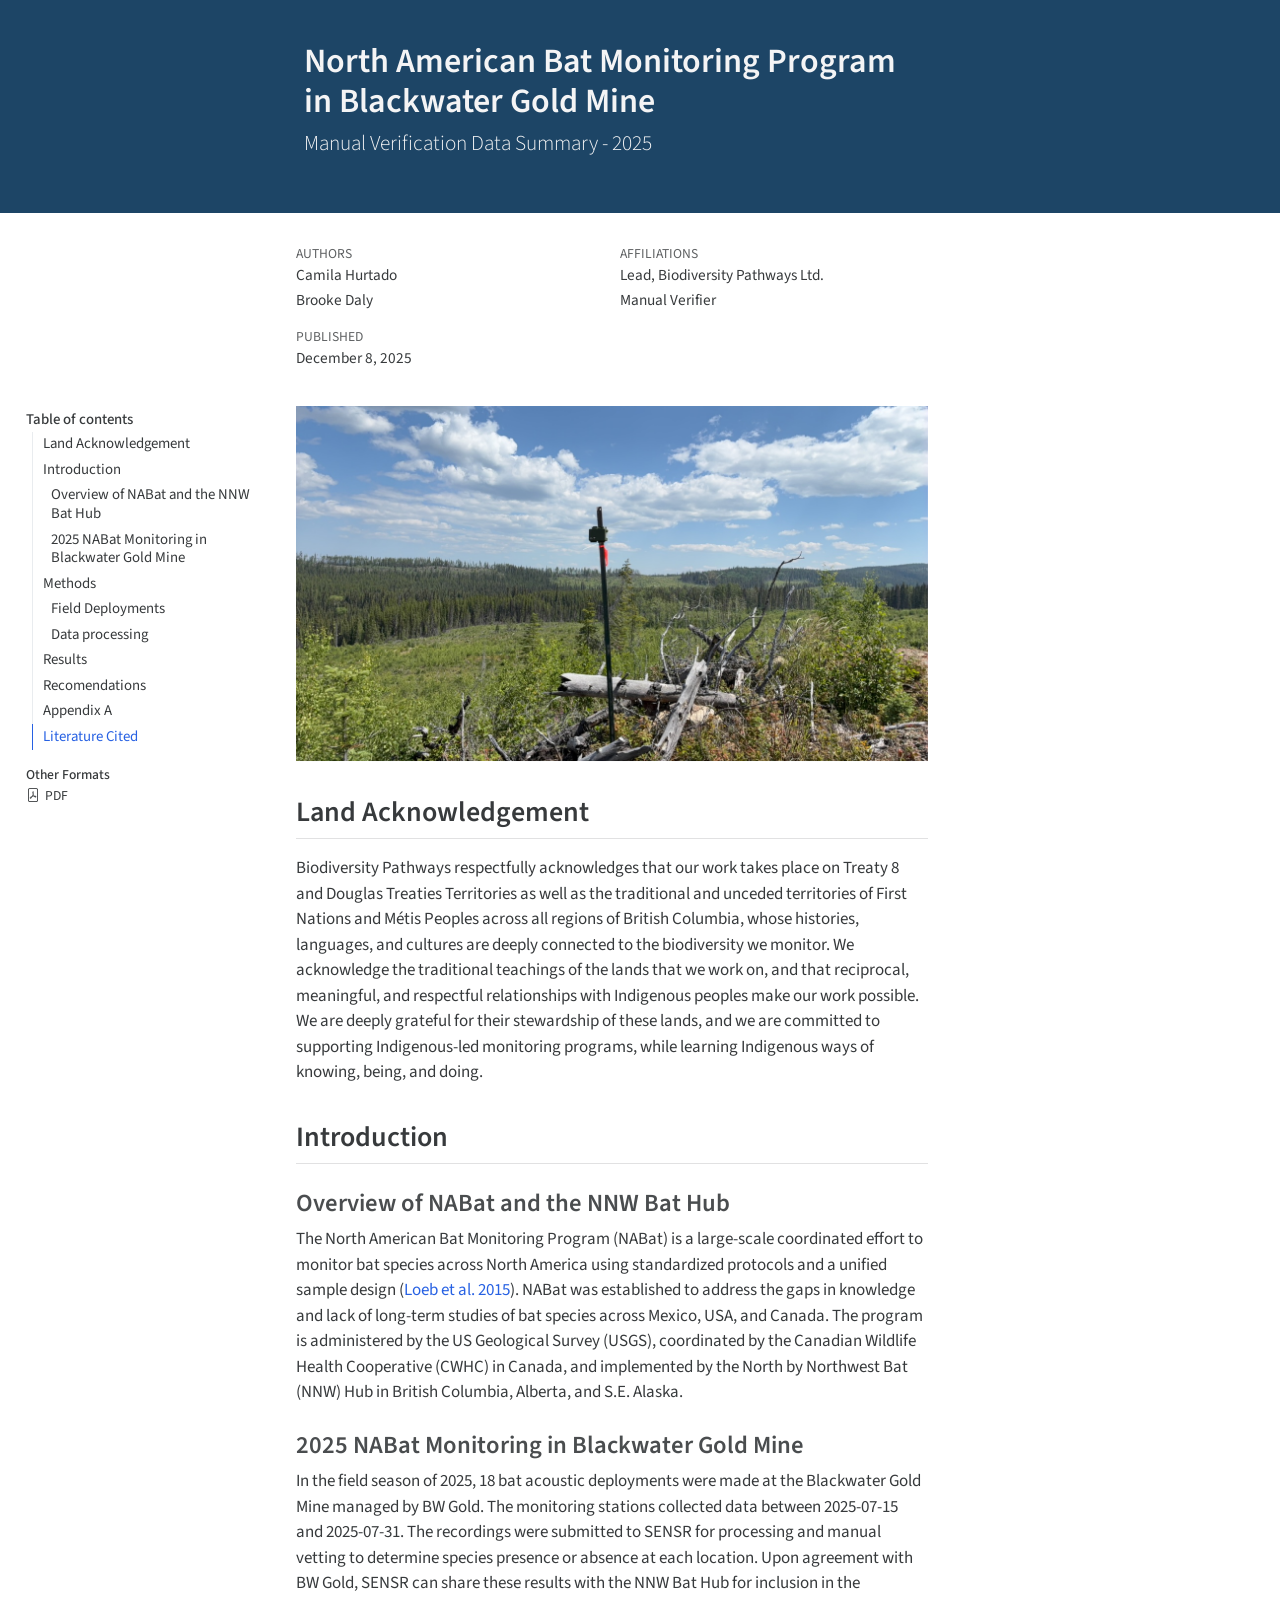
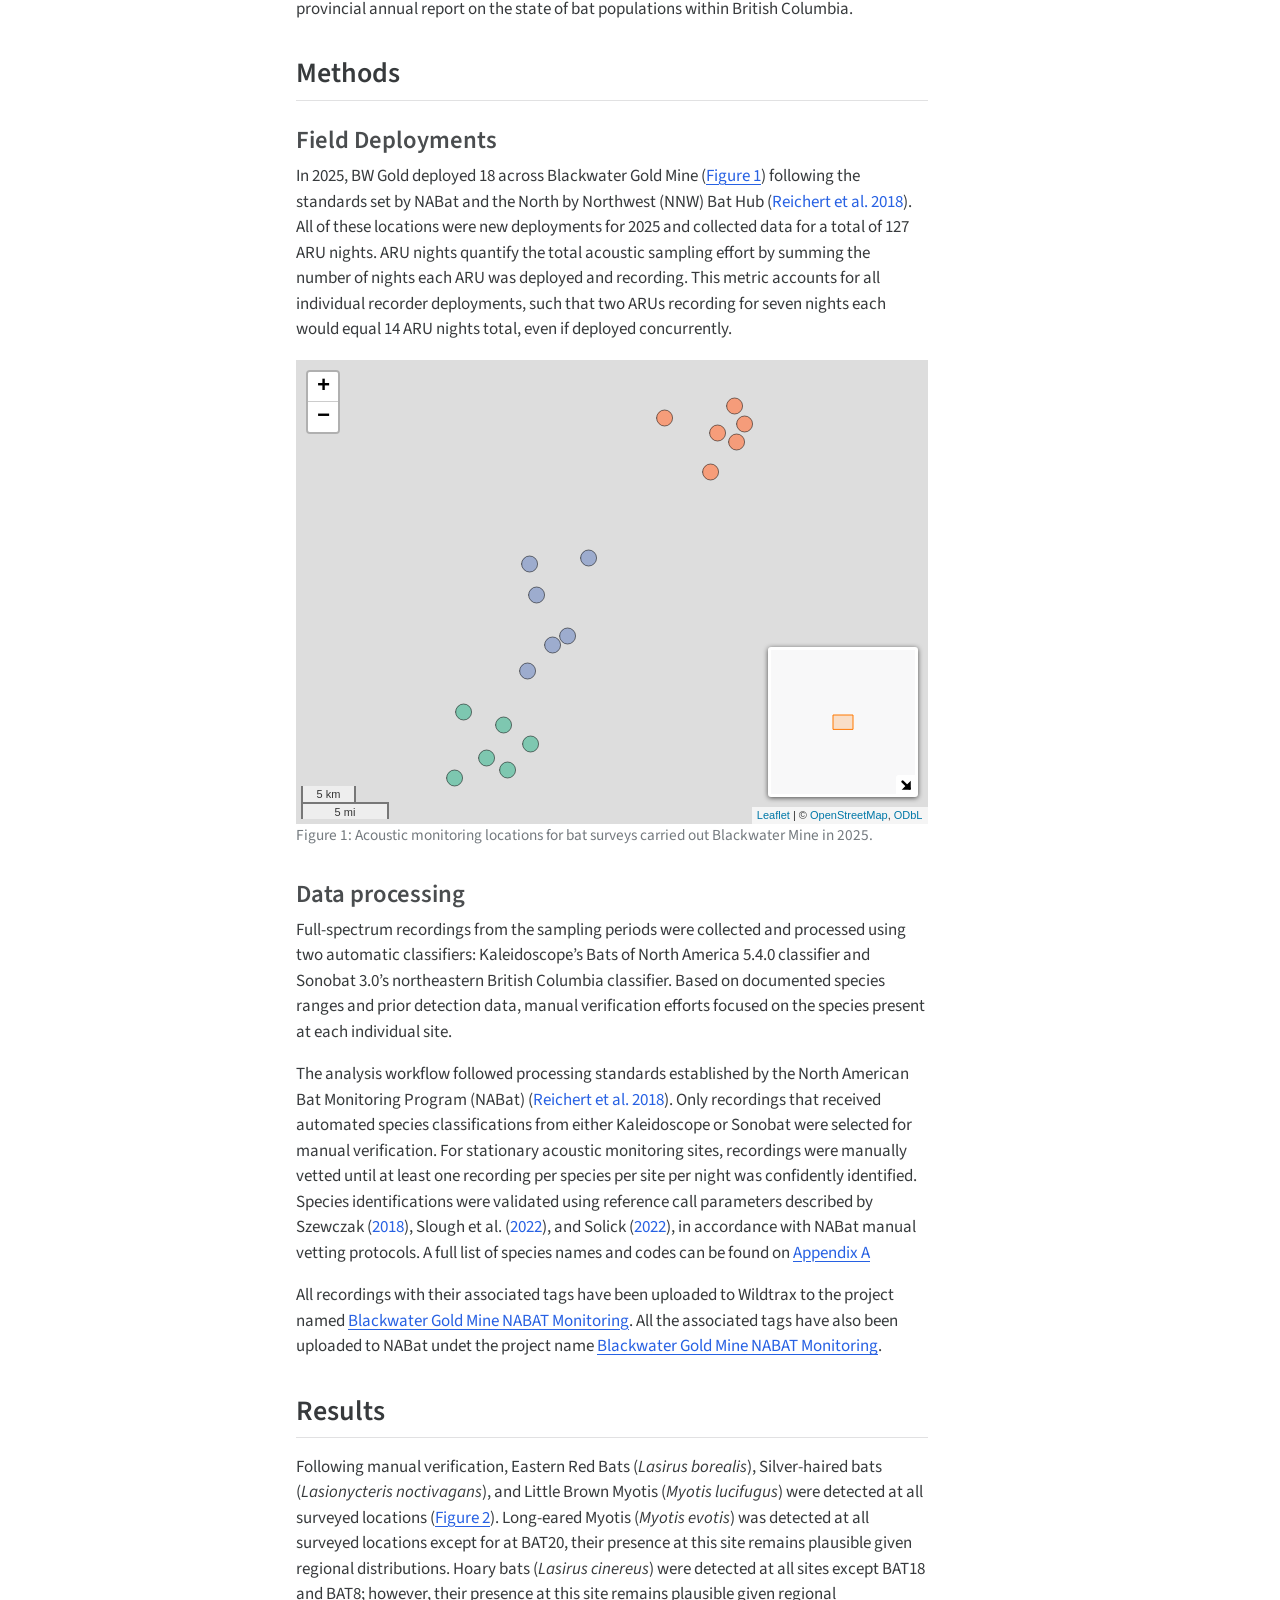
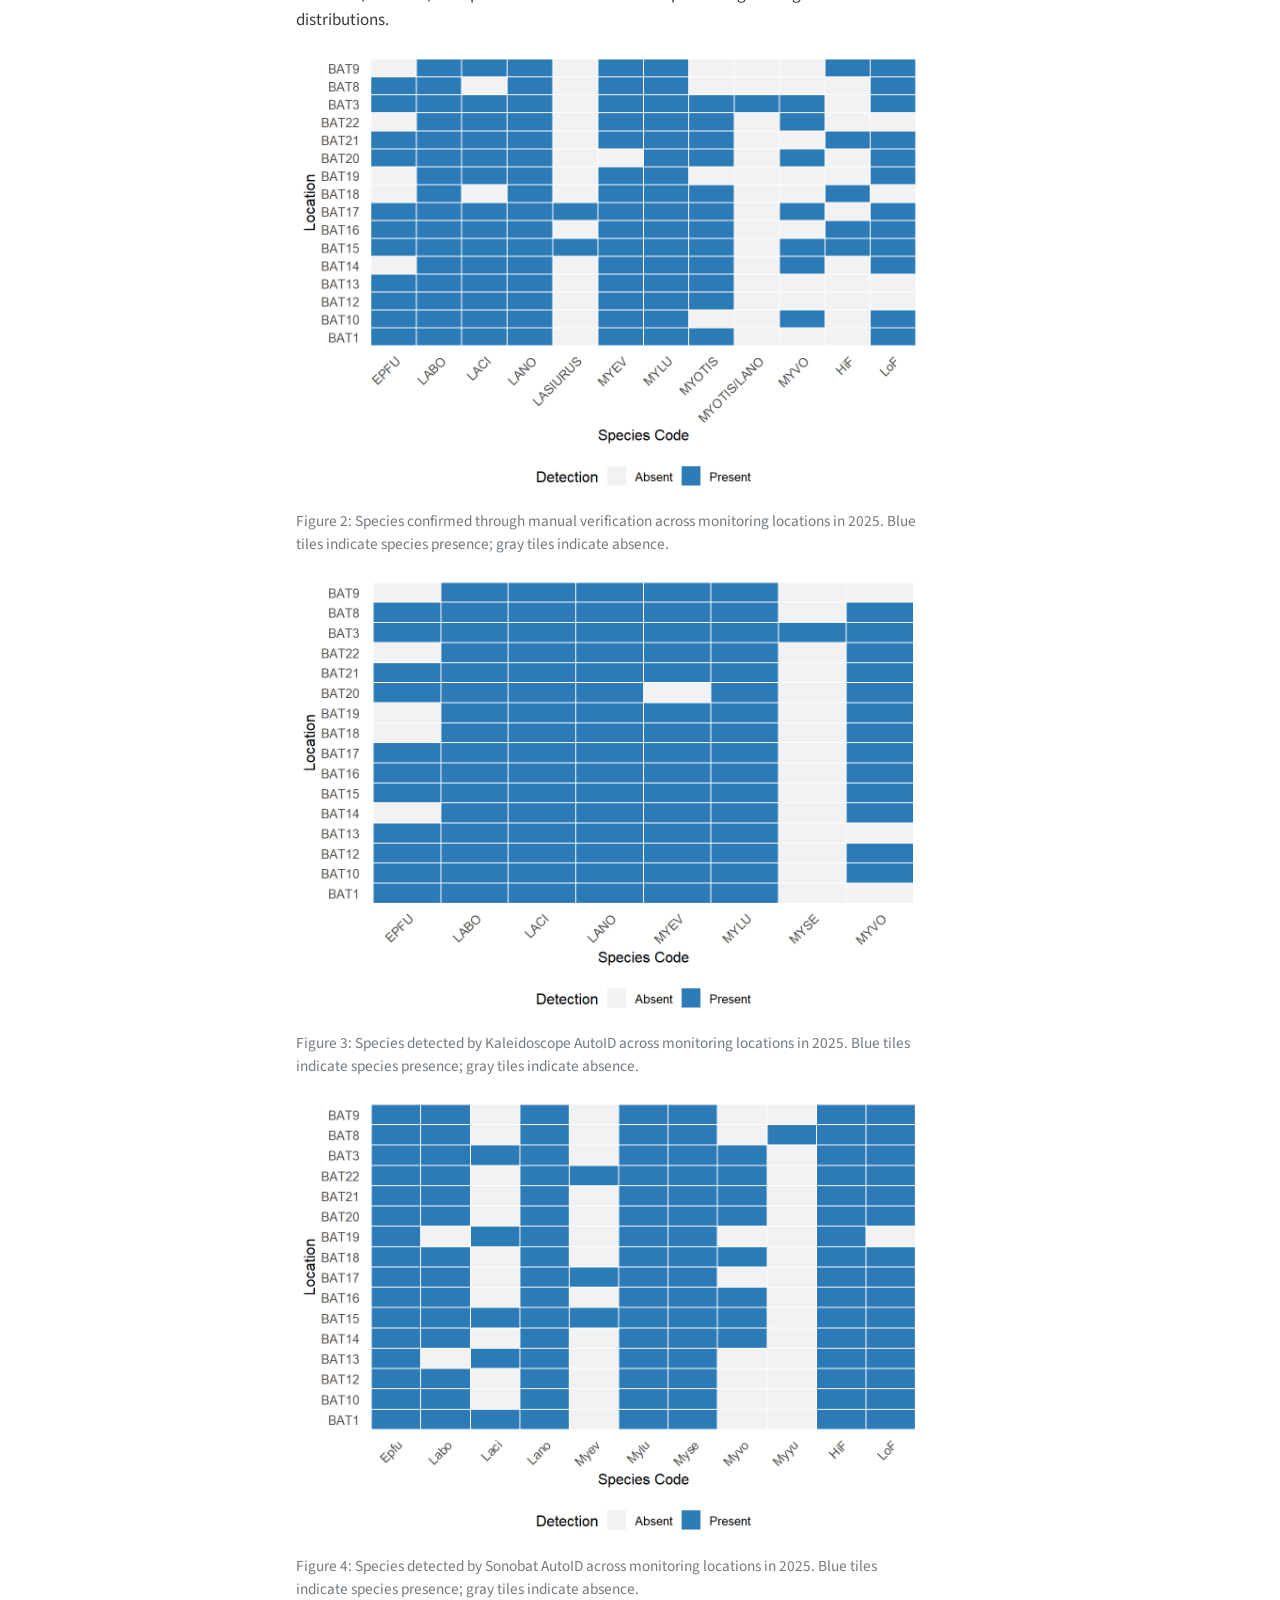
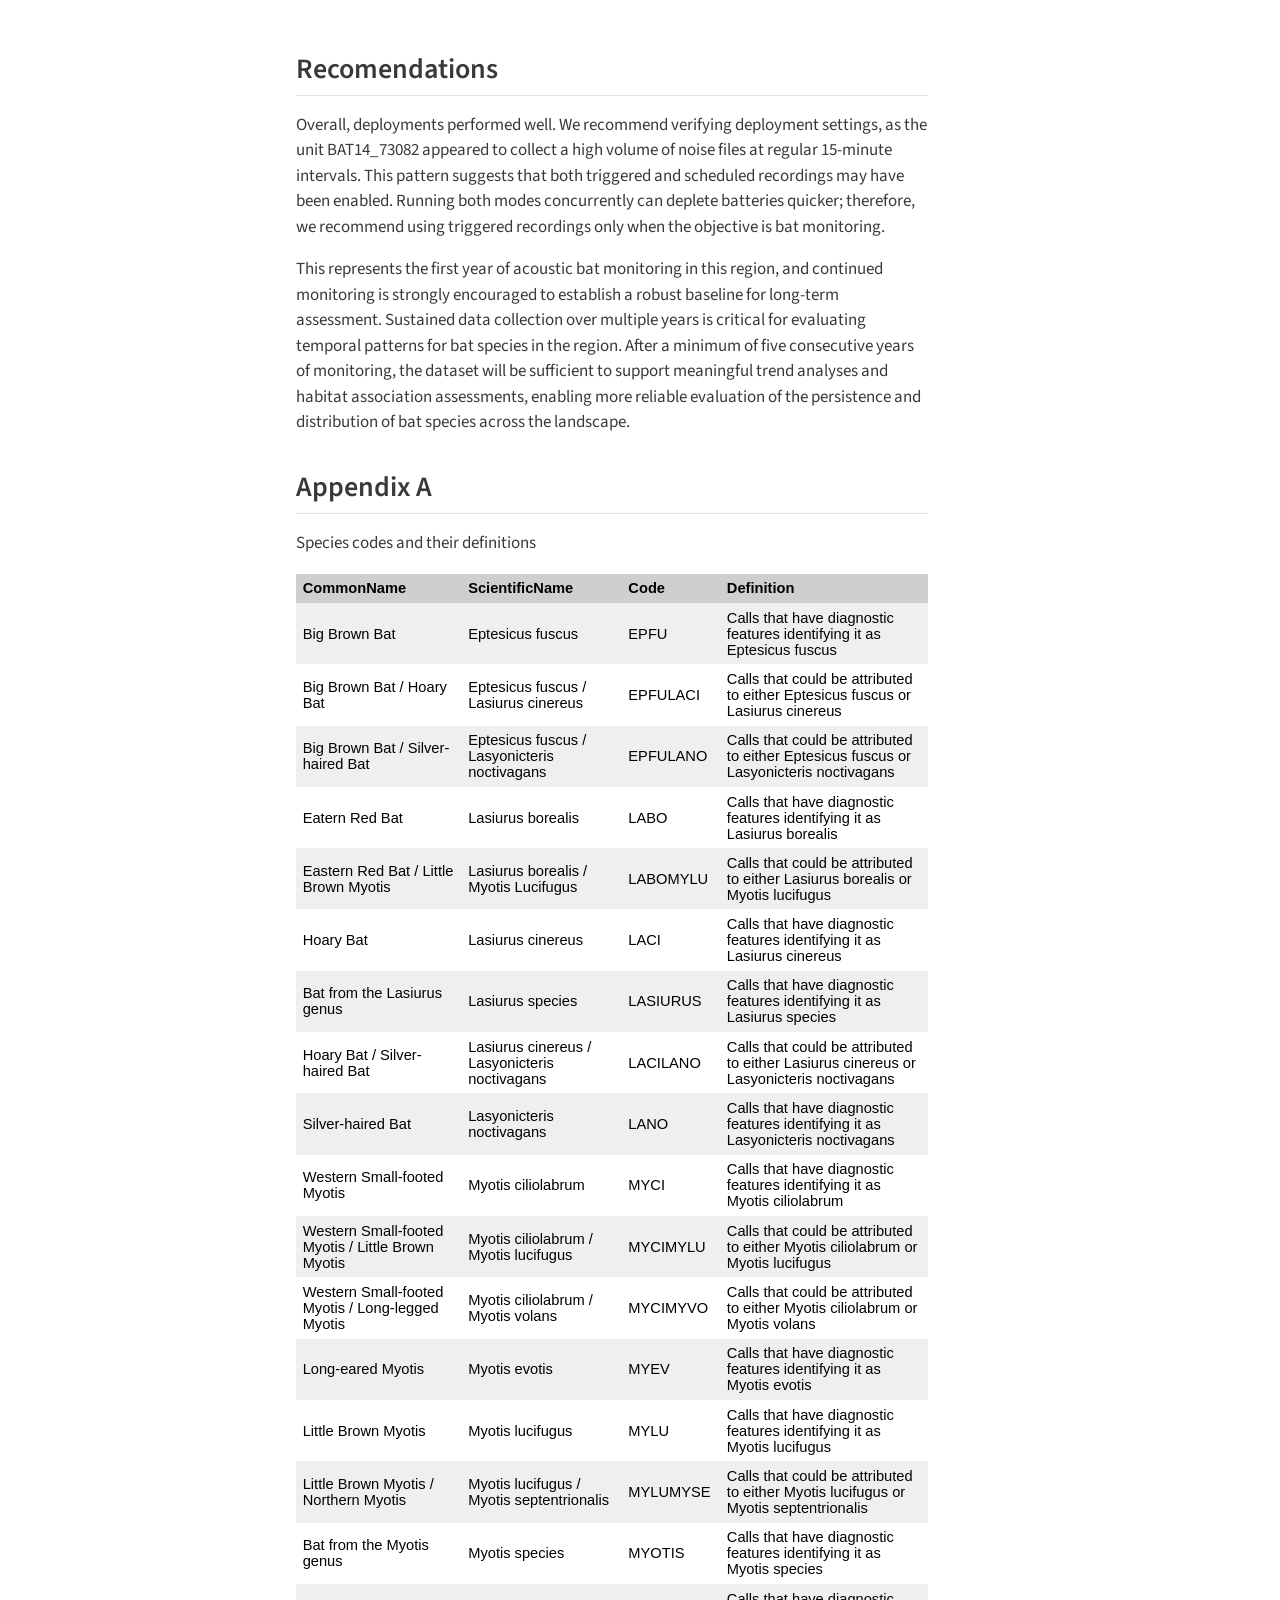
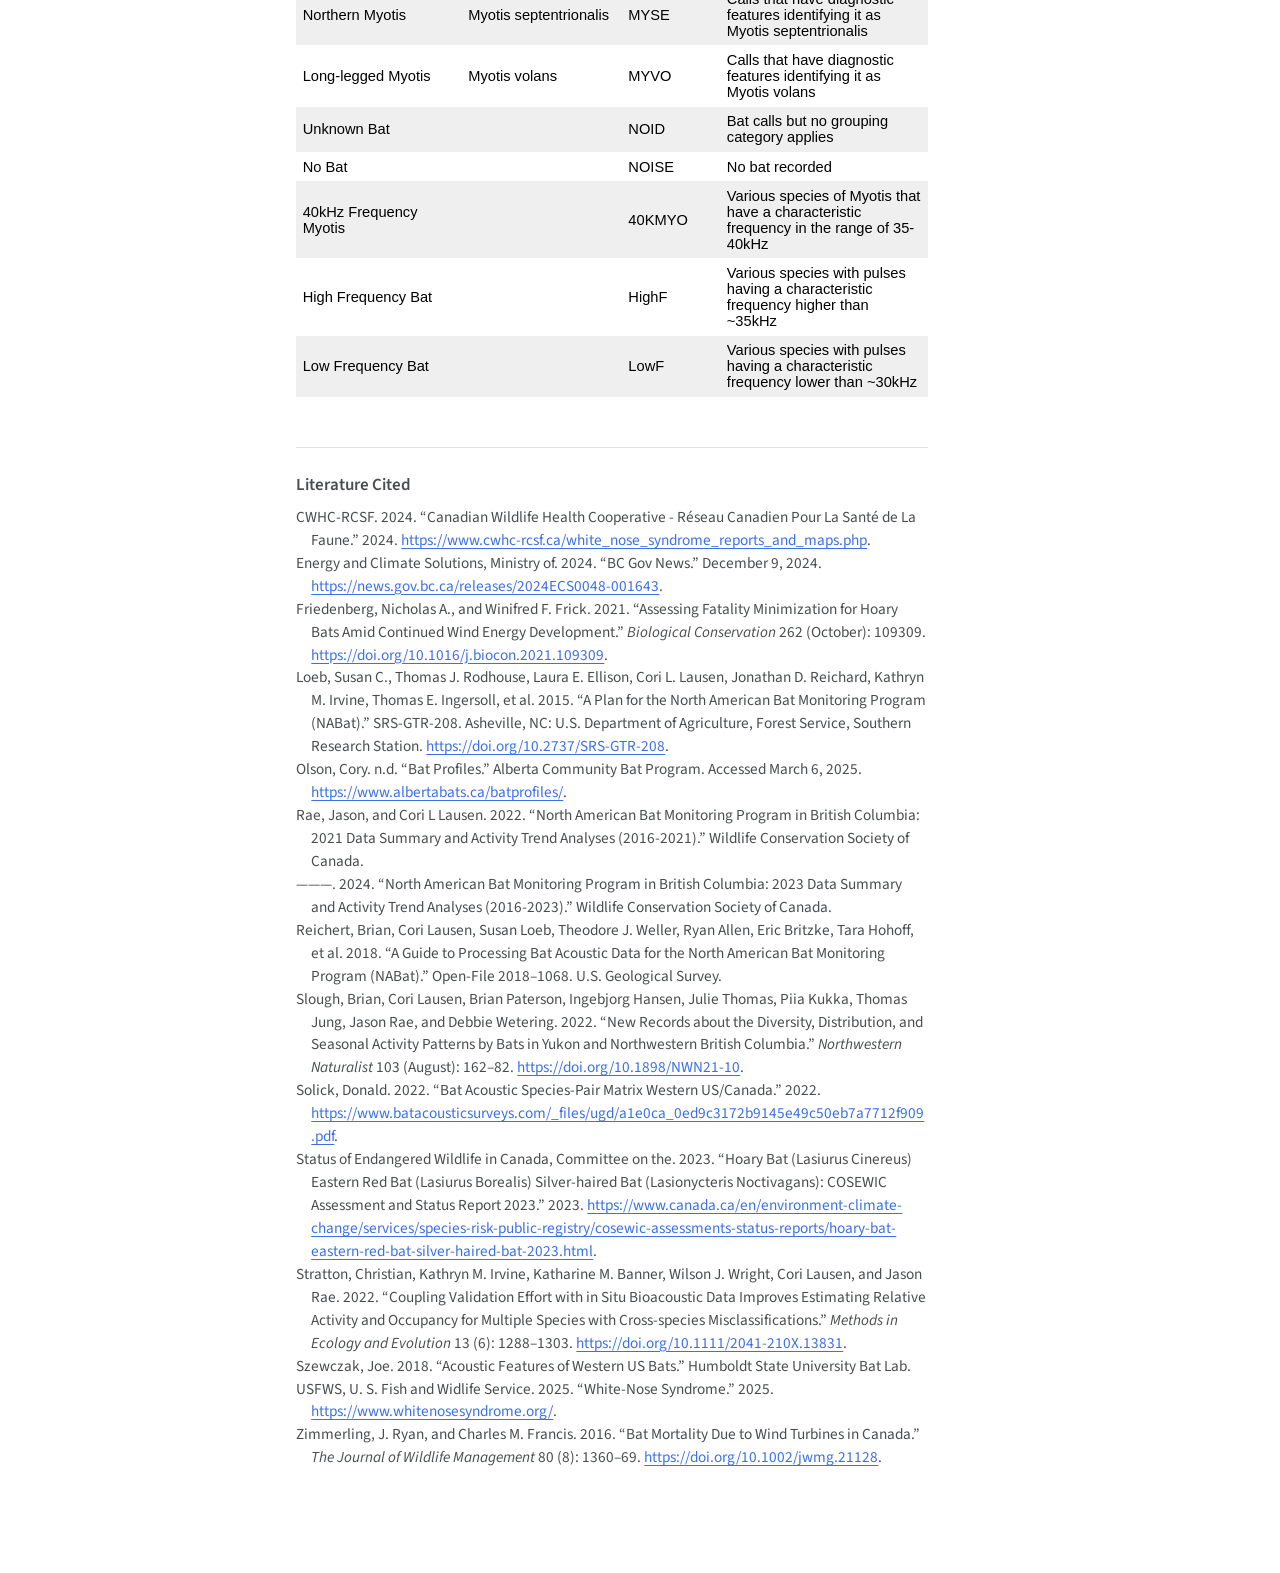
==== commit 2362abb3: "Built site for gh-pages" ====
--- a/2025NABat.html
+++ b/2025NABat.html
@@ -216,8 +216,8 @@
 <div id="fig-monitoring-locations" class="cell-output-display quarto-float quarto-figure quarto-figure-center anchored">
 <figure class="quarto-float quarto-float-fig figure">
 <div aria-describedby="fig-monitoring-locations-caption-0ceaefa1-69ba-4598-a22c-09a6ac19f8ca">
-<div class="leaflet html-widget html-fill-item" id="htmlwidget-c6437583b66b3fdf74e8" style="width:100%;height:464px;"></div>
-<script type="application/json" data-for="htmlwidget-c6437583b66b3fdf74e8">{"x":{"options":{"crs":{"crsClass":"L.CRS.EPSG3857","code":null,"proj4def":null,"projectedBounds":null,"options":{}}},"calls":[{"method":"addTiles","args":["https://{s}.tile.openstreetmap.org/{z}/{x}/{y}.png",null,null,{"minZoom":0,"maxZoom":18,"tileSize":256,"subdomains":"abc","errorTileUrl":"","tms":false,"noWrap":false,"zoomOffset":0,"zoomReverse":false,"opacity":1,"zIndex":1,"detectRetina":false,"attribution":"&copy; <a href=\"https://openstreetmap.org/copyright/\">OpenStreetMap<\/a>,  <a href=\"https://opendatacommons.org/licenses/odbl/\">ODbL<\/a>"}]},{"method":"addCircleMarkers","args":[[53.50945735,53.47983262,53.20475495,53.24759071,53.21103,53.23232,53.25836,53.2212,53.49444565,53.4996116,53.48719,53.45528352,53.29246997,53.3136938,53.35494478,53.38023385,53.38476012,53.32085605],[-124.5092712,-124.5072932,-124.8939697,-124.8273003,-124.82136,-124.7894,-124.88154,-124.84934,-124.4963607,-124.6057549,-124.5321,-124.5423027,-124.79422,-124.7595831,-124.7809134,-124.7907326,-124.7098274,-124.7386828],8,null,null,{"interactive":true,"className":"","stroke":true,"color":"black","weight":1,"opacity":0.5,"fill":true,"fillColor":["#FC8D62","#FC8D62","#66C2A5","#66C2A5","#66C2A5","#66C2A5","#66C2A5","#66C2A5","#FC8D62","#FC8D62","#FC8D62","#FC8D62","#8DA0CB","#8DA0CB","#8DA0CB","#8DA0CB","#8DA0CB","#8DA0CB"],"fillOpacity":0.8},null,null,["<b>Site:<\/b> SW2 <br> <b>NABat GRTS ID:<\/b> 73082 <br> <b>Deployment Dates:<\/b> 2025-07-15 to 2025-07-22","<b>Site:<\/b> SE <br> <b>NABat GRTS ID:<\/b> 73082 <br> <b>Deployment Dates:<\/b> 2025-07-15 to 2025-07-22","<b>Site:<\/b> SE <br> <b>NABat GRTS ID:<\/b> 2426 <br> <b>Deployment Dates:<\/b> 2025-07-17 to 2025-07-17","<b>Site:<\/b> NW <br> <b>NABat GRTS ID:<\/b> 2426 <br> <b>Deployment Dates:<\/b> 2025-07-17 to 2025-07-24","<b>Site:<\/b> SW <br> <b>NABat GRTS ID:<\/b> 2426 <br> <b>Deployment Dates:<\/b> 2025-07-23 to 2025-07-31","<b>Site:<\/b> SW2 <br> <b>NABat GRTS ID:<\/b> 2426 <br> <b>Deployment Dates:<\/b> 2025-07-23 to 2025-07-31","<b>Site:<\/b> NE <br> <b>NABat GRTS ID:<\/b> 2426 <br> <b>Deployment Dates:<\/b> 2025-07-23 to 2025-07-31","<b>Site:<\/b> SE2 <br> <b>NABat GRTS ID:<\/b> 2426 <br> <b>Deployment Dates:<\/b> 2025-07-23 to 2025-07-31","<b>Site:<\/b> NE <br> <b>NABat GRTS ID:<\/b> 73082 <br> <b>Deployment Dates:<\/b> 2025-07-15 to 2025-07-15","<b>Site:<\/b> NW <br> <b>NABat GRTS ID:<\/b> 73082 <br> <b>Deployment Dates:<\/b> 2025-07-15 to 2025-07-22","<b>Site:<\/b> SW <br> <b>NABat GRTS ID:<\/b> 73082 <br> <b>Deployment Dates:<\/b> 2025-07-15 to 2025-07-22","<b>Site:<\/b> SE2 <br> <b>NABat GRTS ID:<\/b> 73082 <br> <b>Deployment Dates:<\/b> 2025-07-15 to 2025-07-22","<b>Site:<\/b> SW <br> <b>NABat GRTS ID:<\/b> 204154 <br> <b>Deployment Dates:<\/b> 2025-07-16 to 2025-07-23","<b>Site:<\/b> SW2 <br> <b>NABat GRTS ID:<\/b> 204154 <br> <b>Deployment Dates:<\/b> 2025-07-16 to 2025-07-23","<b>Site:<\/b> NW <br> <b>NABat GRTS ID:<\/b> 204154 <br> <b>Deployment Dates:<\/b> 2025-07-16 to 2025-07-23","<b>Site:<\/b> NW2 <br> <b>NABat GRTS ID:<\/b> 204154 <br> <b>Deployment Dates:<\/b> 2025-07-16 to 2025-07-23","<b>Site:<\/b> NE <br> <b>NABat GRTS ID:<\/b> 204154 <br> <b>Deployment Dates:<\/b> 2025-07-16 to 2025-07-16","<b>Site:<\/b> SE <br> <b>NABat GRTS ID:<\/b> 204154 <br> <b>Deployment Dates:<\/b> 2025-07-16 to 2025-07-23"],null,null,{"interactive":false,"permanent":false,"direction":"auto","opacity":1,"offset":[0,0],"textsize":"10px","textOnly":false,"className":"","sticky":true},null]},{"method":"addScaleBar","args":[{"maxWidth":100,"metric":true,"imperial":true,"updateWhenIdle":true,"position":"bottomleft"}]},{"method":"addMiniMap","args":[null,null,"bottomright",150,150,19,19,-5,false,false,false,true,false,false,{"color":"#ff7800","weight":1,"clickable":false},{"color":"#000000","weight":1,"clickable":false,"opacity":0,"fillOpacity":0},{"hideText":"Hide MiniMap","showText":"Show MiniMap"},[]]}],"limits":{"lat":[53.20475495,53.50945735],"lng":[-124.8939697,-124.4963607]}},"evals":[],"jsHooks":[]}</script>
+<div class="leaflet html-widget html-fill-item" id="htmlwidget-66b1c587327ee6b240d8" style="width:100%;height:464px;"></div>
+<script type="application/json" data-for="htmlwidget-66b1c587327ee6b240d8">{"x":{"options":{"crs":{"crsClass":"L.CRS.EPSG3857","code":null,"proj4def":null,"projectedBounds":null,"options":{}}},"calls":[{"method":"addTiles","args":["https://{s}.tile.openstreetmap.org/{z}/{x}/{y}.png",null,null,{"minZoom":0,"maxZoom":18,"tileSize":256,"subdomains":"abc","errorTileUrl":"","tms":false,"noWrap":false,"zoomOffset":0,"zoomReverse":false,"opacity":1,"zIndex":1,"detectRetina":false,"attribution":"&copy; <a href=\"https://openstreetmap.org/copyright/\">OpenStreetMap<\/a>,  <a href=\"https://opendatacommons.org/licenses/odbl/\">ODbL<\/a>"}]},{"method":"addCircleMarkers","args":[[53.50945735,53.47983262,53.20475495,53.24759071,53.21103,53.23232,53.25836,53.2212,53.49444565,53.4996116,53.48719,53.45528352,53.29246997,53.3136938,53.35494478,53.38023385,53.38476012,53.32085605],[-124.5092712,-124.5072932,-124.8939697,-124.8273003,-124.82136,-124.7894,-124.88154,-124.84934,-124.4963607,-124.6057549,-124.5321,-124.5423027,-124.79422,-124.7595831,-124.7809134,-124.7907326,-124.7098274,-124.7386828],8,null,null,{"interactive":true,"className":"","stroke":true,"color":"black","weight":1,"opacity":0.5,"fill":true,"fillColor":["#FC8D62","#FC8D62","#66C2A5","#66C2A5","#66C2A5","#66C2A5","#66C2A5","#66C2A5","#FC8D62","#FC8D62","#FC8D62","#FC8D62","#8DA0CB","#8DA0CB","#8DA0CB","#8DA0CB","#8DA0CB","#8DA0CB"],"fillOpacity":0.8},null,null,["<b>Site:<\/b> SW2 <br> <b>NABat GRTS ID:<\/b> 73082 <br> <b>Deployment Dates:<\/b> 2025-07-15 to 2025-07-22","<b>Site:<\/b> SE <br> <b>NABat GRTS ID:<\/b> 73082 <br> <b>Deployment Dates:<\/b> 2025-07-15 to 2025-07-22","<b>Site:<\/b> SE <br> <b>NABat GRTS ID:<\/b> 2426 <br> <b>Deployment Dates:<\/b> 2025-07-17 to 2025-07-17","<b>Site:<\/b> NW <br> <b>NABat GRTS ID:<\/b> 2426 <br> <b>Deployment Dates:<\/b> 2025-07-17 to 2025-07-24","<b>Site:<\/b> SW <br> <b>NABat GRTS ID:<\/b> 2426 <br> <b>Deployment Dates:<\/b> 2025-07-23 to 2025-07-31","<b>Site:<\/b> SW2 <br> <b>NABat GRTS ID:<\/b> 2426 <br> <b>Deployment Dates:<\/b> 2025-07-23 to 2025-07-31","<b>Site:<\/b> NE <br> <b>NABat GRTS ID:<\/b> 2426 <br> <b>Deployment Dates:<\/b> 2025-07-23 to 2025-07-31","<b>Site:<\/b> SE2 <br> <b>NABat GRTS ID:<\/b> 2426 <br> <b>Deployment Dates:<\/b> 2025-07-23 to 2025-07-31","<b>Site:<\/b> NE <br> <b>NABat GRTS ID:<\/b> 73082 <br> <b>Deployment Dates:<\/b> 2025-07-15 to 2025-07-15","<b>Site:<\/b> NW <br> <b>NABat GRTS ID:<\/b> 73082 <br> <b>Deployment Dates:<\/b> 2025-07-15 to 2025-07-22","<b>Site:<\/b> SW <br> <b>NABat GRTS ID:<\/b> 73082 <br> <b>Deployment Dates:<\/b> 2025-07-15 to 2025-07-22","<b>Site:<\/b> SE2 <br> <b>NABat GRTS ID:<\/b> 73082 <br> <b>Deployment Dates:<\/b> 2025-07-15 to 2025-07-22","<b>Site:<\/b> SW <br> <b>NABat GRTS ID:<\/b> 204154 <br> <b>Deployment Dates:<\/b> 2025-07-16 to 2025-07-23","<b>Site:<\/b> SW2 <br> <b>NABat GRTS ID:<\/b> 204154 <br> <b>Deployment Dates:<\/b> 2025-07-16 to 2025-07-23","<b>Site:<\/b> NW <br> <b>NABat GRTS ID:<\/b> 204154 <br> <b>Deployment Dates:<\/b> 2025-07-16 to 2025-07-23","<b>Site:<\/b> NW2 <br> <b>NABat GRTS ID:<\/b> 204154 <br> <b>Deployment Dates:<\/b> 2025-07-16 to 2025-07-23","<b>Site:<\/b> NE <br> <b>NABat GRTS ID:<\/b> 204154 <br> <b>Deployment Dates:<\/b> 2025-07-16 to 2025-07-16","<b>Site:<\/b> SE <br> <b>NABat GRTS ID:<\/b> 204154 <br> <b>Deployment Dates:<\/b> 2025-07-16 to 2025-07-23"],null,null,{"interactive":false,"permanent":false,"direction":"auto","opacity":1,"offset":[0,0],"textsize":"10px","textOnly":false,"className":"","sticky":true},null]},{"method":"addScaleBar","args":[{"maxWidth":100,"metric":true,"imperial":true,"updateWhenIdle":true,"position":"bottomleft"}]},{"method":"addMiniMap","args":[null,null,"bottomright",150,150,19,19,-5,false,false,false,true,false,false,{"color":"#ff7800","weight":1,"clickable":false},{"color":"#000000","weight":1,"clickable":false,"opacity":0,"fillOpacity":0},{"hideText":"Hide MiniMap","showText":"Show MiniMap"},[]]}],"limits":{"lat":[53.20475495,53.50945735],"lng":[-124.8939697,-124.4963607]}},"evals":[],"jsHooks":[]}</script>
 </div>
 <figcaption class="quarto-float-caption-bottom quarto-float-caption quarto-float-fig" id="fig-monitoring-locations-caption-0ceaefa1-69ba-4598-a22c-09a6ac19f8ca">
 Figure&nbsp;1: Acoustic monitoring locations for bat surveys carried out Blackwater Mine in 2025.
@@ -290,7 +290,7 @@
 <p>Species codes and their definitions</p>
 <div class="cell">
 <div class="cell-output-display">
-<div class="tabwid"><style>.cl-e9b4fa1c{}.cl-e9a421e2{font-family:'Arial';font-size:11pt;font-weight:bold;font-style:normal;text-decoration:none;color:rgba(0, 0, 0, 1.00);background-color:transparent;}.cl-e9a421ec{font-family:'Arial';font-size:11pt;font-weight:normal;font-style:normal;text-decoration:none;color:rgba(0, 0, 0, 1.00);background-color:transparent;}.cl-e9aa333e{margin:0;text-align:left;border-bottom: 0 solid rgba(0, 0, 0, 1.00);border-top: 0 solid rgba(0, 0, 0, 1.00);border-left: 0 solid rgba(0, 0, 0, 1.00);border-right: 0 solid rgba(0, 0, 0, 1.00);padding-bottom:5pt;padding-top:5pt;padding-left:5pt;padding-right:5pt;line-height: 1;background-color:transparent;}.cl-e9ad7d28{width:3.699in;background-color:rgba(207, 207, 207, 1.00);vertical-align: middle;border-bottom: 0 solid rgba(0, 0, 0, 1.00);border-top: 0 solid rgba(0, 0, 0, 1.00);border-left: 0 solid rgba(0, 0, 0, 1.00);border-right: 0 solid rgba(0, 0, 0, 1.00);margin-bottom:0;margin-top:0;margin-left:0;margin-right:0;}.cl-e9ad7d3c{width:3.359in;background-color:rgba(207, 207, 207, 1.00);vertical-align: middle;border-bottom: 0 solid rgba(0, 0, 0, 1.00);border-top: 0 solid rgba(0, 0, 0, 1.00);border-left: 0 solid rgba(0, 0, 0, 1.00);border-right: 0 solid rgba(0, 0, 0, 1.00);margin-bottom:0;margin-top:0;margin-left:0;margin-right:0;}.cl-e9ad7d3d{width:1.143in;background-color:rgba(207, 207, 207, 1.00);vertical-align: middle;border-bottom: 0 solid rgba(0, 0, 0, 1.00);border-top: 0 solid rgba(0, 0, 0, 1.00);border-left: 0 solid rgba(0, 0, 0, 1.00);border-right: 0 solid rgba(0, 0, 0, 1.00);margin-bottom:0;margin-top:0;margin-left:0;margin-right:0;}.cl-e9ad7d46{width:6.187in;background-color:rgba(207, 207, 207, 1.00);vertical-align: middle;border-bottom: 0 solid rgba(0, 0, 0, 1.00);border-top: 0 solid rgba(0, 0, 0, 1.00);border-left: 0 solid rgba(0, 0, 0, 1.00);border-right: 0 solid rgba(0, 0, 0, 1.00);margin-bottom:0;margin-top:0;margin-left:0;margin-right:0;}.cl-e9ad7d47{width:3.699in;background-color:rgba(239, 239, 239, 1.00);vertical-align: middle;border-bottom: 0 solid rgba(0, 0, 0, 1.00);border-top: 0 solid rgba(0, 0, 0, 1.00);border-left: 0 solid rgba(0, 0, 0, 1.00);border-right: 0 solid rgba(0, 0, 0, 1.00);margin-bottom:0;margin-top:0;margin-left:0;margin-right:0;}.cl-e9ad7d50{width:3.359in;background-color:rgba(239, 239, 239, 1.00);vertical-align: middle;border-bottom: 0 solid rgba(0, 0, 0, 1.00);border-top: 0 solid rgba(0, 0, 0, 1.00);border-left: 0 solid rgba(0, 0, 0, 1.00);border-right: 0 solid rgba(0, 0, 0, 1.00);margin-bottom:0;margin-top:0;margin-left:0;margin-right:0;}.cl-e9ad7d51{width:1.143in;background-color:rgba(239, 239, 239, 1.00);vertical-align: middle;border-bottom: 0 solid rgba(0, 0, 0, 1.00);border-top: 0 solid rgba(0, 0, 0, 1.00);border-left: 0 solid rgba(0, 0, 0, 1.00);border-right: 0 solid rgba(0, 0, 0, 1.00);margin-bottom:0;margin-top:0;margin-left:0;margin-right:0;}.cl-e9ad7d5a{width:6.187in;background-color:rgba(239, 239, 239, 1.00);vertical-align: middle;border-bottom: 0 solid rgba(0, 0, 0, 1.00);border-top: 0 solid rgba(0, 0, 0, 1.00);border-left: 0 solid rgba(0, 0, 0, 1.00);border-right: 0 solid rgba(0, 0, 0, 1.00);margin-bottom:0;margin-top:0;margin-left:0;margin-right:0;}.cl-e9ad7d5b{width:3.699in;background-color:transparent;vertical-align: middle;border-bottom: 0 solid rgba(0, 0, 0, 1.00);border-top: 0 solid rgba(0, 0, 0, 1.00);border-left: 0 solid rgba(0, 0, 0, 1.00);border-right: 0 solid rgba(0, 0, 0, 1.00);margin-bottom:0;margin-top:0;margin-left:0;margin-right:0;}.cl-e9ad7d64{width:3.359in;background-color:transparent;vertical-align: middle;border-bottom: 0 solid rgba(0, 0, 0, 1.00);border-top: 0 solid rgba(0, 0, 0, 1.00);border-left: 0 solid rgba(0, 0, 0, 1.00);border-right: 0 solid rgba(0, 0, 0, 1.00);margin-bottom:0;margin-top:0;margin-left:0;margin-right:0;}.cl-e9ad7d65{width:1.143in;background-color:transparent;vertical-align: middle;border-bottom: 0 solid rgba(0, 0, 0, 1.00);border-top: 0 solid rgba(0, 0, 0, 1.00);border-left: 0 solid rgba(0, 0, 0, 1.00);border-right: 0 solid rgba(0, 0, 0, 1.00);margin-bottom:0;margin-top:0;margin-left:0;margin-right:0;}.cl-e9ad7d6e{width:6.187in;background-color:transparent;vertical-align: middle;border-bottom: 0 solid rgba(0, 0, 0, 1.00);border-top: 0 solid rgba(0, 0, 0, 1.00);border-left: 0 solid rgba(0, 0, 0, 1.00);border-right: 0 solid rgba(0, 0, 0, 1.00);margin-bottom:0;margin-top:0;margin-left:0;margin-right:0;}.cl-e9ad7d6f{width:3.699in;background-color:rgba(239, 239, 239, 1.00);vertical-align: middle;border-bottom: 0 solid rgba(0, 0, 0, 1.00);border-top: 0 solid rgba(0, 0, 0, 1.00);border-left: 0 solid rgba(0, 0, 0, 1.00);border-right: 0 solid rgba(0, 0, 0, 1.00);margin-bottom:0;margin-top:0;margin-left:0;margin-right:0;}.cl-e9ad7d78{width:3.359in;background-color:rgba(239, 239, 239, 1.00);vertical-align: middle;border-bottom: 0 solid rgba(0, 0, 0, 1.00);border-top: 0 solid rgba(0, 0, 0, 1.00);border-left: 0 solid rgba(0, 0, 0, 1.00);border-right: 0 solid rgba(0, 0, 0, 1.00);margin-bottom:0;margin-top:0;margin-left:0;margin-right:0;}.cl-e9ad7d79{width:1.143in;background-color:rgba(239, 239, 239, 1.00);vertical-align: middle;border-bottom: 0 solid rgba(0, 0, 0, 1.00);border-top: 0 solid rgba(0, 0, 0, 1.00);border-left: 0 solid rgba(0, 0, 0, 1.00);border-right: 0 solid rgba(0, 0, 0, 1.00);margin-bottom:0;margin-top:0;margin-left:0;margin-right:0;}.cl-e9ad7d82{width:6.187in;background-color:rgba(239, 239, 239, 1.00);vertical-align: middle;border-bottom: 0 solid rgba(0, 0, 0, 1.00);border-top: 0 solid rgba(0, 0, 0, 1.00);border-left: 0 solid rgba(0, 0, 0, 1.00);border-right: 0 solid rgba(0, 0, 0, 1.00);margin-bottom:0;margin-top:0;margin-left:0;margin-right:0;}.cl-e9ad7d83{width:3.699in;background-color:transparent;vertical-align: middle;border-bottom: 0 solid rgba(0, 0, 0, 1.00);border-top: 0 solid rgba(0, 0, 0, 1.00);border-left: 0 solid rgba(0, 0, 0, 1.00);border-right: 0 solid rgba(0, 0, 0, 1.00);margin-bottom:0;margin-top:0;margin-left:0;margin-right:0;}.cl-e9ad7d84{width:3.359in;background-color:transparent;vertical-align: middle;border-bottom: 0 solid rgba(0, 0, 0, 1.00);border-top: 0 solid rgba(0, 0, 0, 1.00);border-left: 0 solid rgba(0, 0, 0, 1.00);border-right: 0 solid rgba(0, 0, 0, 1.00);margin-bottom:0;margin-top:0;margin-left:0;margin-right:0;}.cl-e9ad7d8c{width:1.143in;background-color:transparent;vertical-align: middle;border-bottom: 0 solid rgba(0, 0, 0, 1.00);border-top: 0 solid rgba(0, 0, 0, 1.00);border-left: 0 solid rgba(0, 0, 0, 1.00);border-right: 0 solid rgba(0, 0, 0, 1.00);margin-bottom:0;margin-top:0;margin-left:0;margin-right:0;}.cl-e9ad7d8d{width:6.187in;background-color:transparent;vertical-align: middle;border-bottom: 0 solid rgba(0, 0, 0, 1.00);border-top: 0 solid rgba(0, 0, 0, 1.00);border-left: 0 solid rgba(0, 0, 0, 1.00);border-right: 0 solid rgba(0, 0, 0, 1.00);margin-bottom:0;margin-top:0;margin-left:0;margin-right:0;}</style><table data-quarto-disable-processing="true" class="cl-e9b4fa1c"><thead><tr style="overflow-wrap:break-word;"><th class="cl-e9ad7d28"><p class="cl-e9aa333e"><span class="cl-e9a421e2">CommonName</span></p></th><th class="cl-e9ad7d3c"><p class="cl-e9aa333e"><span class="cl-e9a421e2">ScientificName</span></p></th><th class="cl-e9ad7d3d"><p class="cl-e9aa333e"><span class="cl-e9a421e2">Code</span></p></th><th class="cl-e9ad7d46"><p class="cl-e9aa333e"><span class="cl-e9a421e2">Definition</span></p></th></tr></thead><tbody><tr style="overflow-wrap:break-word;"><td class="cl-e9ad7d47"><p class="cl-e9aa333e"><span class="cl-e9a421ec">Big Brown Bat</span></p></td><td class="cl-e9ad7d50"><p class="cl-e9aa333e"><span class="cl-e9a421ec">Eptesicus fuscus</span></p></td><td class="cl-e9ad7d51"><p class="cl-e9aa333e"><span class="cl-e9a421ec">EPFU</span></p></td><td class="cl-e9ad7d5a"><p class="cl-e9aa333e"><span class="cl-e9a421ec">Calls that have diagnostic features identifying it as Eptesicus fuscus</span></p></td></tr><tr style="overflow-wrap:break-word;"><td class="cl-e9ad7d5b"><p class="cl-e9aa333e"><span class="cl-e9a421ec">Big Brown Bat / Hoary Bat</span></p></td><td class="cl-e9ad7d64"><p class="cl-e9aa333e"><span class="cl-e9a421ec">Eptesicus fuscus / Lasiurus cinereus</span></p></td><td class="cl-e9ad7d65"><p class="cl-e9aa333e"><span class="cl-e9a421ec">EPFULACI</span></p></td><td class="cl-e9ad7d6e"><p class="cl-e9aa333e"><span class="cl-e9a421ec">Calls that could be attributed to either Eptesicus fuscus or Lasiurus cinereus</span></p></td></tr><tr style="overflow-wrap:break-word;"><td class="cl-e9ad7d47"><p class="cl-e9aa333e"><span class="cl-e9a421ec">Big Brown Bat / Silver-haired Bat</span></p></td><td class="cl-e9ad7d50"><p class="cl-e9aa333e"><span class="cl-e9a421ec">Eptesicus fuscus / Lasyonicteris noctivagans</span></p></td><td class="cl-e9ad7d51"><p class="cl-e9aa333e"><span class="cl-e9a421ec">EPFULANO</span></p></td><td class="cl-e9ad7d5a"><p class="cl-e9aa333e"><span class="cl-e9a421ec">Calls that could be attributed to either Eptesicus fuscus or Lasyonicteris noctivagans</span></p></td></tr><tr style="overflow-wrap:break-word;"><td class="cl-e9ad7d5b"><p class="cl-e9aa333e"><span class="cl-e9a421ec">Eatern Red Bat</span></p></td><td class="cl-e9ad7d64"><p class="cl-e9aa333e"><span class="cl-e9a421ec">Lasiurus borealis</span></p></td><td class="cl-e9ad7d65"><p class="cl-e9aa333e"><span class="cl-e9a421ec">LABO</span></p></td><td class="cl-e9ad7d6e"><p class="cl-e9aa333e"><span class="cl-e9a421ec">Calls that have diagnostic features identifying it as Lasiurus borealis</span></p></td></tr><tr style="overflow-wrap:break-word;"><td class="cl-e9ad7d47"><p class="cl-e9aa333e"><span class="cl-e9a421ec">Eastern Red Bat / Little Brown Myotis</span></p></td><td class="cl-e9ad7d50"><p class="cl-e9aa333e"><span class="cl-e9a421ec">Lasiurus borealis / Myotis Lucifugus</span></p></td><td class="cl-e9ad7d51"><p class="cl-e9aa333e"><span class="cl-e9a421ec">LABOMYLU</span></p></td><td class="cl-e9ad7d5a"><p class="cl-e9aa333e"><span class="cl-e9a421ec">Calls that could be attributed to either Lasiurus borealis or Myotis lucifugus</span></p></td></tr><tr style="overflow-wrap:break-word;"><td class="cl-e9ad7d5b"><p class="cl-e9aa333e"><span class="cl-e9a421ec">Hoary Bat</span></p></td><td class="cl-e9ad7d64"><p class="cl-e9aa333e"><span class="cl-e9a421ec">Lasiurus cinereus</span></p></td><td class="cl-e9ad7d65"><p class="cl-e9aa333e"><span class="cl-e9a421ec">LACI</span></p></td><td class="cl-e9ad7d6e"><p class="cl-e9aa333e"><span class="cl-e9a421ec">Calls that have diagnostic features identifying it as Lasiurus cinereus</span></p></td></tr><tr style="overflow-wrap:break-word;"><td class="cl-e9ad7d47"><p class="cl-e9aa333e"><span class="cl-e9a421ec">Bat from the Lasiurus genus</span></p></td><td class="cl-e9ad7d50"><p class="cl-e9aa333e"><span class="cl-e9a421ec">Lasiurus species</span></p></td><td class="cl-e9ad7d51"><p class="cl-e9aa333e"><span class="cl-e9a421ec">LASIURUS</span></p></td><td class="cl-e9ad7d5a"><p class="cl-e9aa333e"><span class="cl-e9a421ec">Calls that have diagnostic features identifying it as Lasiurus species</span></p></td></tr><tr style="overflow-wrap:break-word;"><td class="cl-e9ad7d5b"><p class="cl-e9aa333e"><span class="cl-e9a421ec">Hoary Bat / Silver-haired Bat</span></p></td><td class="cl-e9ad7d64"><p class="cl-e9aa333e"><span class="cl-e9a421ec">Lasiurus cinereus / Lasyonicteris noctivagans</span></p></td><td class="cl-e9ad7d65"><p class="cl-e9aa333e"><span class="cl-e9a421ec">LACILANO</span></p></td><td class="cl-e9ad7d6e"><p class="cl-e9aa333e"><span class="cl-e9a421ec">Calls that could be attributed to either Lasiurus cinereus or Lasyonicteris noctivagans</span></p></td></tr><tr style="overflow-wrap:break-word;"><td class="cl-e9ad7d47"><p class="cl-e9aa333e"><span class="cl-e9a421ec">Silver-haired Bat</span></p></td><td class="cl-e9ad7d50"><p class="cl-e9aa333e"><span class="cl-e9a421ec">Lasyonicteris noctivagans</span></p></td><td class="cl-e9ad7d51"><p class="cl-e9aa333e"><span class="cl-e9a421ec">LANO</span></p></td><td class="cl-e9ad7d5a"><p class="cl-e9aa333e"><span class="cl-e9a421ec">Calls that have diagnostic features identifying it as Lasyonicteris noctivagans</span></p></td></tr><tr style="overflow-wrap:break-word;"><td class="cl-e9ad7d5b"><p class="cl-e9aa333e"><span class="cl-e9a421ec">Western Small-footed Myotis</span></p></td><td class="cl-e9ad7d64"><p class="cl-e9aa333e"><span class="cl-e9a421ec">Myotis ciliolabrum</span></p></td><td class="cl-e9ad7d65"><p class="cl-e9aa333e"><span class="cl-e9a421ec">MYCI</span></p></td><td class="cl-e9ad7d6e"><p class="cl-e9aa333e"><span class="cl-e9a421ec">Calls that have diagnostic features identifying it as Myotis ciliolabrum</span></p></td></tr><tr style="overflow-wrap:break-word;"><td class="cl-e9ad7d47"><p class="cl-e9aa333e"><span class="cl-e9a421ec">Western Small-footed Myotis / Little Brown Myotis</span></p></td><td class="cl-e9ad7d50"><p class="cl-e9aa333e"><span class="cl-e9a421ec">Myotis ciliolabrum / Myotis lucifugus</span></p></td><td class="cl-e9ad7d51"><p class="cl-e9aa333e"><span class="cl-e9a421ec">MYCIMYLU</span></p></td><td class="cl-e9ad7d5a"><p class="cl-e9aa333e"><span class="cl-e9a421ec">Calls that could be attributed to either Myotis ciliolabrum or Myotis lucifugus</span></p></td></tr><tr style="overflow-wrap:break-word;"><td class="cl-e9ad7d5b"><p class="cl-e9aa333e"><span class="cl-e9a421ec">Western Small-footed Myotis / Long-legged Myotis</span></p></td><td class="cl-e9ad7d64"><p class="cl-e9aa333e"><span class="cl-e9a421ec">Myotis ciliolabrum / Myotis volans</span></p></td><td class="cl-e9ad7d65"><p class="cl-e9aa333e"><span class="cl-e9a421ec">MYCIMYVO</span></p></td><td class="cl-e9ad7d6e"><p class="cl-e9aa333e"><span class="cl-e9a421ec">Calls that could be attributed to either Myotis ciliolabrum or Myotis volans</span></p></td></tr><tr style="overflow-wrap:break-word;"><td class="cl-e9ad7d47"><p class="cl-e9aa333e"><span class="cl-e9a421ec">Long-eared Myotis</span></p></td><td class="cl-e9ad7d50"><p class="cl-e9aa333e"><span class="cl-e9a421ec">Myotis evotis</span></p></td><td class="cl-e9ad7d51"><p class="cl-e9aa333e"><span class="cl-e9a421ec">MYEV</span></p></td><td class="cl-e9ad7d5a"><p class="cl-e9aa333e"><span class="cl-e9a421ec">Calls that have diagnostic features identifying it as Myotis evotis</span></p></td></tr><tr style="overflow-wrap:break-word;"><td class="cl-e9ad7d5b"><p class="cl-e9aa333e"><span class="cl-e9a421ec">Little Brown Myotis</span></p></td><td class="cl-e9ad7d64"><p class="cl-e9aa333e"><span class="cl-e9a421ec">Myotis lucifugus</span></p></td><td class="cl-e9ad7d65"><p class="cl-e9aa333e"><span class="cl-e9a421ec">MYLU</span></p></td><td class="cl-e9ad7d6e"><p class="cl-e9aa333e"><span class="cl-e9a421ec">Calls that have diagnostic features identifying it as Myotis lucifugus</span></p></td></tr><tr style="overflow-wrap:break-word;"><td class="cl-e9ad7d47"><p class="cl-e9aa333e"><span class="cl-e9a421ec">Little Brown Myotis / Northern Myotis</span></p></td><td class="cl-e9ad7d50"><p class="cl-e9aa333e"><span class="cl-e9a421ec">Myotis lucifugus / Myotis septentrionalis</span></p></td><td class="cl-e9ad7d51"><p class="cl-e9aa333e"><span class="cl-e9a421ec">MYLUMYSE</span></p></td><td class="cl-e9ad7d5a"><p class="cl-e9aa333e"><span class="cl-e9a421ec">Calls that could be attributed to either Myotis lucifugus or Myotis septentrionalis</span></p></td></tr><tr style="overflow-wrap:break-word;"><td class="cl-e9ad7d5b"><p class="cl-e9aa333e"><span class="cl-e9a421ec">Bat from the Myotis genus</span></p></td><td class="cl-e9ad7d64"><p class="cl-e9aa333e"><span class="cl-e9a421ec">Myotis species</span></p></td><td class="cl-e9ad7d65"><p class="cl-e9aa333e"><span class="cl-e9a421ec">MYOTIS</span></p></td><td class="cl-e9ad7d6e"><p class="cl-e9aa333e"><span class="cl-e9a421ec">Calls that have diagnostic features identifying it as Myotis species</span></p></td></tr><tr style="overflow-wrap:break-word;"><td class="cl-e9ad7d47"><p class="cl-e9aa333e"><span class="cl-e9a421ec">Northern Myotis</span></p></td><td class="cl-e9ad7d50"><p class="cl-e9aa333e"><span class="cl-e9a421ec">Myotis septentrionalis</span></p></td><td class="cl-e9ad7d51"><p class="cl-e9aa333e"><span class="cl-e9a421ec">MYSE</span></p></td><td class="cl-e9ad7d5a"><p class="cl-e9aa333e"><span class="cl-e9a421ec">Calls that have diagnostic features identifying it as Myotis septentrionalis</span></p></td></tr><tr style="overflow-wrap:break-word;"><td class="cl-e9ad7d5b"><p class="cl-e9aa333e"><span class="cl-e9a421ec">Long-legged Myotis</span></p></td><td class="cl-e9ad7d64"><p class="cl-e9aa333e"><span class="cl-e9a421ec">Myotis volans</span></p></td><td class="cl-e9ad7d65"><p class="cl-e9aa333e"><span class="cl-e9a421ec">MYVO</span></p></td><td class="cl-e9ad7d6e"><p class="cl-e9aa333e"><span class="cl-e9a421ec">Calls that have diagnostic features identifying it as Myotis volans</span></p></td></tr><tr style="overflow-wrap:break-word;"><td class="cl-e9ad7d6f"><p class="cl-e9aa333e"><span class="cl-e9a421ec">Unknown Bat</span></p></td><td class="cl-e9ad7d78"><p class="cl-e9aa333e"><span class="cl-e9a421ec"></span></p></td><td class="cl-e9ad7d79"><p class="cl-e9aa333e"><span class="cl-e9a421ec">NOID</span></p></td><td class="cl-e9ad7d82"><p class="cl-e9aa333e"><span class="cl-e9a421ec">Bat calls but no grouping category applies</span></p></td></tr><tr style="overflow-wrap:break-word;"><td class="cl-e9ad7d83"><p class="cl-e9aa333e"><span class="cl-e9a421ec">No Bat</span></p></td><td class="cl-e9ad7d84"><p class="cl-e9aa333e"><span class="cl-e9a421ec"></span></p></td><td class="cl-e9ad7d8c"><p class="cl-e9aa333e"><span class="cl-e9a421ec">NOISE</span></p></td><td class="cl-e9ad7d8d"><p class="cl-e9aa333e"><span class="cl-e9a421ec">No bat recorded</span></p></td></tr><tr style="overflow-wrap:break-word;"><td class="cl-e9ad7d47"><p class="cl-e9aa333e"><span class="cl-e9a421ec">40kHz Frequency Myotis</span></p></td><td class="cl-e9ad7d50"><p class="cl-e9aa333e"><span class="cl-e9a421ec"></span></p></td><td class="cl-e9ad7d51"><p class="cl-e9aa333e"><span class="cl-e9a421ec">40KMYO</span></p></td><td class="cl-e9ad7d5a"><p class="cl-e9aa333e"><span class="cl-e9a421ec">Various species of Myotis that have a characteristic frequency in the range of 35-40kHz</span></p></td></tr><tr style="overflow-wrap:break-word;"><td class="cl-e9ad7d5b"><p class="cl-e9aa333e"><span class="cl-e9a421ec">High Frequency Bat</span></p></td><td class="cl-e9ad7d64"><p class="cl-e9aa333e"><span class="cl-e9a421ec"></span></p></td><td class="cl-e9ad7d65"><p class="cl-e9aa333e"><span class="cl-e9a421ec">HighF</span></p></td><td class="cl-e9ad7d6e"><p class="cl-e9aa333e"><span class="cl-e9a421ec">Various species with pulses having a characteristic frequency higher than ~35kHz</span></p></td></tr><tr style="overflow-wrap:break-word;"><td class="cl-e9ad7d47"><p class="cl-e9aa333e"><span class="cl-e9a421ec">Low Frequency Bat</span></p></td><td class="cl-e9ad7d50"><p class="cl-e9aa333e"><span class="cl-e9a421ec"></span></p></td><td class="cl-e9ad7d51"><p class="cl-e9aa333e"><span class="cl-e9a421ec">LowF</span></p></td><td class="cl-e9ad7d5a"><p class="cl-e9aa333e"><span class="cl-e9a421ec">Various species with pulses having a characteristic frequency lower than ~30kHz</span></p></td></tr></tbody></table></div>
+<div class="tabwid"><style>.cl-99634810{}.cl-9956e61a{font-family:'Arial';font-size:11pt;font-weight:bold;font-style:normal;text-decoration:none;color:rgba(0, 0, 0, 1.00);background-color:transparent;}.cl-9956e624{font-family:'Arial';font-size:11pt;font-weight:normal;font-style:normal;text-decoration:none;color:rgba(0, 0, 0, 1.00);background-color:transparent;}.cl-995a4daa{margin:0;text-align:left;border-bottom: 0 solid rgba(0, 0, 0, 1.00);border-top: 0 solid rgba(0, 0, 0, 1.00);border-left: 0 solid rgba(0, 0, 0, 1.00);border-right: 0 solid rgba(0, 0, 0, 1.00);padding-bottom:5pt;padding-top:5pt;padding-left:5pt;padding-right:5pt;line-height: 1;background-color:transparent;}.cl-995d3c0e{width:3.699in;background-color:rgba(207, 207, 207, 1.00);vertical-align: middle;border-bottom: 0 solid rgba(0, 0, 0, 1.00);border-top: 0 solid rgba(0, 0, 0, 1.00);border-left: 0 solid rgba(0, 0, 0, 1.00);border-right: 0 solid rgba(0, 0, 0, 1.00);margin-bottom:0;margin-top:0;margin-left:0;margin-right:0;}.cl-995d3c22{width:3.359in;background-color:rgba(207, 207, 207, 1.00);vertical-align: middle;border-bottom: 0 solid rgba(0, 0, 0, 1.00);border-top: 0 solid rgba(0, 0, 0, 1.00);border-left: 0 solid rgba(0, 0, 0, 1.00);border-right: 0 solid rgba(0, 0, 0, 1.00);margin-bottom:0;margin-top:0;margin-left:0;margin-right:0;}.cl-995d3c23{width:1.143in;background-color:rgba(207, 207, 207, 1.00);vertical-align: middle;border-bottom: 0 solid rgba(0, 0, 0, 1.00);border-top: 0 solid rgba(0, 0, 0, 1.00);border-left: 0 solid rgba(0, 0, 0, 1.00);border-right: 0 solid rgba(0, 0, 0, 1.00);margin-bottom:0;margin-top:0;margin-left:0;margin-right:0;}.cl-995d3c2c{width:6.187in;background-color:rgba(207, 207, 207, 1.00);vertical-align: middle;border-bottom: 0 solid rgba(0, 0, 0, 1.00);border-top: 0 solid rgba(0, 0, 0, 1.00);border-left: 0 solid rgba(0, 0, 0, 1.00);border-right: 0 solid rgba(0, 0, 0, 1.00);margin-bottom:0;margin-top:0;margin-left:0;margin-right:0;}.cl-995d3c2d{width:3.699in;background-color:rgba(239, 239, 239, 1.00);vertical-align: middle;border-bottom: 0 solid rgba(0, 0, 0, 1.00);border-top: 0 solid rgba(0, 0, 0, 1.00);border-left: 0 solid rgba(0, 0, 0, 1.00);border-right: 0 solid rgba(0, 0, 0, 1.00);margin-bottom:0;margin-top:0;margin-left:0;margin-right:0;}.cl-995d3c36{width:3.359in;background-color:rgba(239, 239, 239, 1.00);vertical-align: middle;border-bottom: 0 solid rgba(0, 0, 0, 1.00);border-top: 0 solid rgba(0, 0, 0, 1.00);border-left: 0 solid rgba(0, 0, 0, 1.00);border-right: 0 solid rgba(0, 0, 0, 1.00);margin-bottom:0;margin-top:0;margin-left:0;margin-right:0;}.cl-995d3c37{width:1.143in;background-color:rgba(239, 239, 239, 1.00);vertical-align: middle;border-bottom: 0 solid rgba(0, 0, 0, 1.00);border-top: 0 solid rgba(0, 0, 0, 1.00);border-left: 0 solid rgba(0, 0, 0, 1.00);border-right: 0 solid rgba(0, 0, 0, 1.00);margin-bottom:0;margin-top:0;margin-left:0;margin-right:0;}.cl-995d3c38{width:6.187in;background-color:rgba(239, 239, 239, 1.00);vertical-align: middle;border-bottom: 0 solid rgba(0, 0, 0, 1.00);border-top: 0 solid rgba(0, 0, 0, 1.00);border-left: 0 solid rgba(0, 0, 0, 1.00);border-right: 0 solid rgba(0, 0, 0, 1.00);margin-bottom:0;margin-top:0;margin-left:0;margin-right:0;}.cl-995d3c40{width:3.699in;background-color:transparent;vertical-align: middle;border-bottom: 0 solid rgba(0, 0, 0, 1.00);border-top: 0 solid rgba(0, 0, 0, 1.00);border-left: 0 solid rgba(0, 0, 0, 1.00);border-right: 0 solid rgba(0, 0, 0, 1.00);margin-bottom:0;margin-top:0;margin-left:0;margin-right:0;}.cl-995d3c41{width:3.359in;background-color:transparent;vertical-align: middle;border-bottom: 0 solid rgba(0, 0, 0, 1.00);border-top: 0 solid rgba(0, 0, 0, 1.00);border-left: 0 solid rgba(0, 0, 0, 1.00);border-right: 0 solid rgba(0, 0, 0, 1.00);margin-bottom:0;margin-top:0;margin-left:0;margin-right:0;}.cl-995d3c4a{width:1.143in;background-color:transparent;vertical-align: middle;border-bottom: 0 solid rgba(0, 0, 0, 1.00);border-top: 0 solid rgba(0, 0, 0, 1.00);border-left: 0 solid rgba(0, 0, 0, 1.00);border-right: 0 solid rgba(0, 0, 0, 1.00);margin-bottom:0;margin-top:0;margin-left:0;margin-right:0;}.cl-995d3c4b{width:6.187in;background-color:transparent;vertical-align: middle;border-bottom: 0 solid rgba(0, 0, 0, 1.00);border-top: 0 solid rgba(0, 0, 0, 1.00);border-left: 0 solid rgba(0, 0, 0, 1.00);border-right: 0 solid rgba(0, 0, 0, 1.00);margin-bottom:0;margin-top:0;margin-left:0;margin-right:0;}.cl-995d3c54{width:3.699in;background-color:rgba(239, 239, 239, 1.00);vertical-align: middle;border-bottom: 0 solid rgba(0, 0, 0, 1.00);border-top: 0 solid rgba(0, 0, 0, 1.00);border-left: 0 solid rgba(0, 0, 0, 1.00);border-right: 0 solid rgba(0, 0, 0, 1.00);margin-bottom:0;margin-top:0;margin-left:0;margin-right:0;}.cl-995d3c55{width:3.359in;background-color:rgba(239, 239, 239, 1.00);vertical-align: middle;border-bottom: 0 solid rgba(0, 0, 0, 1.00);border-top: 0 solid rgba(0, 0, 0, 1.00);border-left: 0 solid rgba(0, 0, 0, 1.00);border-right: 0 solid rgba(0, 0, 0, 1.00);margin-bottom:0;margin-top:0;margin-left:0;margin-right:0;}.cl-995d3c56{width:1.143in;background-color:rgba(239, 239, 239, 1.00);vertical-align: middle;border-bottom: 0 solid rgba(0, 0, 0, 1.00);border-top: 0 solid rgba(0, 0, 0, 1.00);border-left: 0 solid rgba(0, 0, 0, 1.00);border-right: 0 solid rgba(0, 0, 0, 1.00);margin-bottom:0;margin-top:0;margin-left:0;margin-right:0;}.cl-995d3c5e{width:6.187in;background-color:rgba(239, 239, 239, 1.00);vertical-align: middle;border-bottom: 0 solid rgba(0, 0, 0, 1.00);border-top: 0 solid rgba(0, 0, 0, 1.00);border-left: 0 solid rgba(0, 0, 0, 1.00);border-right: 0 solid rgba(0, 0, 0, 1.00);margin-bottom:0;margin-top:0;margin-left:0;margin-right:0;}.cl-995d3c5f{width:3.699in;background-color:transparent;vertical-align: middle;border-bottom: 0 solid rgba(0, 0, 0, 1.00);border-top: 0 solid rgba(0, 0, 0, 1.00);border-left: 0 solid rgba(0, 0, 0, 1.00);border-right: 0 solid rgba(0, 0, 0, 1.00);margin-bottom:0;margin-top:0;margin-left:0;margin-right:0;}.cl-995d3c68{width:3.359in;background-color:transparent;vertical-align: middle;border-bottom: 0 solid rgba(0, 0, 0, 1.00);border-top: 0 solid rgba(0, 0, 0, 1.00);border-left: 0 solid rgba(0, 0, 0, 1.00);border-right: 0 solid rgba(0, 0, 0, 1.00);margin-bottom:0;margin-top:0;margin-left:0;margin-right:0;}.cl-995d3c69{width:1.143in;background-color:transparent;vertical-align: middle;border-bottom: 0 solid rgba(0, 0, 0, 1.00);border-top: 0 solid rgba(0, 0, 0, 1.00);border-left: 0 solid rgba(0, 0, 0, 1.00);border-right: 0 solid rgba(0, 0, 0, 1.00);margin-bottom:0;margin-top:0;margin-left:0;margin-right:0;}.cl-995d3c6a{width:6.187in;background-color:transparent;vertical-align: middle;border-bottom: 0 solid rgba(0, 0, 0, 1.00);border-top: 0 solid rgba(0, 0, 0, 1.00);border-left: 0 solid rgba(0, 0, 0, 1.00);border-right: 0 solid rgba(0, 0, 0, 1.00);margin-bottom:0;margin-top:0;margin-left:0;margin-right:0;}</style><table data-quarto-disable-processing="true" class="cl-99634810"><thead><tr style="overflow-wrap:break-word;"><th class="cl-995d3c0e"><p class="cl-995a4daa"><span class="cl-9956e61a">CommonName</span></p></th><th class="cl-995d3c22"><p class="cl-995a4daa"><span class="cl-9956e61a">ScientificName</span></p></th><th class="cl-995d3c23"><p class="cl-995a4daa"><span class="cl-9956e61a">Code</span></p></th><th class="cl-995d3c2c"><p class="cl-995a4daa"><span class="cl-9956e61a">Definition</span></p></th></tr></thead><tbody><tr style="overflow-wrap:break-word;"><td class="cl-995d3c2d"><p class="cl-995a4daa"><span class="cl-9956e624">Big Brown Bat</span></p></td><td class="cl-995d3c36"><p class="cl-995a4daa"><span class="cl-9956e624">Eptesicus fuscus</span></p></td><td class="cl-995d3c37"><p class="cl-995a4daa"><span class="cl-9956e624">EPFU</span></p></td><td class="cl-995d3c38"><p class="cl-995a4daa"><span class="cl-9956e624">Calls that have diagnostic features identifying it as Eptesicus fuscus</span></p></td></tr><tr style="overflow-wrap:break-word;"><td class="cl-995d3c40"><p class="cl-995a4daa"><span class="cl-9956e624">Big Brown Bat / Hoary Bat</span></p></td><td class="cl-995d3c41"><p class="cl-995a4daa"><span class="cl-9956e624">Eptesicus fuscus / Lasiurus cinereus</span></p></td><td class="cl-995d3c4a"><p class="cl-995a4daa"><span class="cl-9956e624">EPFULACI</span></p></td><td class="cl-995d3c4b"><p class="cl-995a4daa"><span class="cl-9956e624">Calls that could be attributed to either Eptesicus fuscus or Lasiurus cinereus</span></p></td></tr><tr style="overflow-wrap:break-word;"><td class="cl-995d3c2d"><p class="cl-995a4daa"><span class="cl-9956e624">Big Brown Bat / Silver-haired Bat</span></p></td><td class="cl-995d3c36"><p class="cl-995a4daa"><span class="cl-9956e624">Eptesicus fuscus / Lasyonicteris noctivagans</span></p></td><td class="cl-995d3c37"><p class="cl-995a4daa"><span class="cl-9956e624">EPFULANO</span></p></td><td class="cl-995d3c38"><p class="cl-995a4daa"><span class="cl-9956e624">Calls that could be attributed to either Eptesicus fuscus or Lasyonicteris noctivagans</span></p></td></tr><tr style="overflow-wrap:break-word;"><td class="cl-995d3c40"><p class="cl-995a4daa"><span class="cl-9956e624">Eatern Red Bat</span></p></td><td class="cl-995d3c41"><p class="cl-995a4daa"><span class="cl-9956e624">Lasiurus borealis</span></p></td><td class="cl-995d3c4a"><p class="cl-995a4daa"><span class="cl-9956e624">LABO</span></p></td><td class="cl-995d3c4b"><p class="cl-995a4daa"><span class="cl-9956e624">Calls that have diagnostic features identifying it as Lasiurus borealis</span></p></td></tr><tr style="overflow-wrap:break-word;"><td class="cl-995d3c2d"><p class="cl-995a4daa"><span class="cl-9956e624">Eastern Red Bat / Little Brown Myotis</span></p></td><td class="cl-995d3c36"><p class="cl-995a4daa"><span class="cl-9956e624">Lasiurus borealis / Myotis Lucifugus</span></p></td><td class="cl-995d3c37"><p class="cl-995a4daa"><span class="cl-9956e624">LABOMYLU</span></p></td><td class="cl-995d3c38"><p class="cl-995a4daa"><span class="cl-9956e624">Calls that could be attributed to either Lasiurus borealis or Myotis lucifugus</span></p></td></tr><tr style="overflow-wrap:break-word;"><td class="cl-995d3c40"><p class="cl-995a4daa"><span class="cl-9956e624">Hoary Bat</span></p></td><td class="cl-995d3c41"><p class="cl-995a4daa"><span class="cl-9956e624">Lasiurus cinereus</span></p></td><td class="cl-995d3c4a"><p class="cl-995a4daa"><span class="cl-9956e624">LACI</span></p></td><td class="cl-995d3c4b"><p class="cl-995a4daa"><span class="cl-9956e624">Calls that have diagnostic features identifying it as Lasiurus cinereus</span></p></td></tr><tr style="overflow-wrap:break-word;"><td class="cl-995d3c2d"><p class="cl-995a4daa"><span class="cl-9956e624">Bat from the Lasiurus genus</span></p></td><td class="cl-995d3c36"><p class="cl-995a4daa"><span class="cl-9956e624">Lasiurus species</span></p></td><td class="cl-995d3c37"><p class="cl-995a4daa"><span class="cl-9956e624">LASIURUS</span></p></td><td class="cl-995d3c38"><p class="cl-995a4daa"><span class="cl-9956e624">Calls that have diagnostic features identifying it as Lasiurus species</span></p></td></tr><tr style="overflow-wrap:break-word;"><td class="cl-995d3c40"><p class="cl-995a4daa"><span class="cl-9956e624">Hoary Bat / Silver-haired Bat</span></p></td><td class="cl-995d3c41"><p class="cl-995a4daa"><span class="cl-9956e624">Lasiurus cinereus / Lasyonicteris noctivagans</span></p></td><td class="cl-995d3c4a"><p class="cl-995a4daa"><span class="cl-9956e624">LACILANO</span></p></td><td class="cl-995d3c4b"><p class="cl-995a4daa"><span class="cl-9956e624">Calls that could be attributed to either Lasiurus cinereus or Lasyonicteris noctivagans</span></p></td></tr><tr style="overflow-wrap:break-word;"><td class="cl-995d3c2d"><p class="cl-995a4daa"><span class="cl-9956e624">Silver-haired Bat</span></p></td><td class="cl-995d3c36"><p class="cl-995a4daa"><span class="cl-9956e624">Lasyonicteris noctivagans</span></p></td><td class="cl-995d3c37"><p class="cl-995a4daa"><span class="cl-9956e624">LANO</span></p></td><td class="cl-995d3c38"><p class="cl-995a4daa"><span class="cl-9956e624">Calls that have diagnostic features identifying it as Lasyonicteris noctivagans</span></p></td></tr><tr style="overflow-wrap:break-word;"><td class="cl-995d3c40"><p class="cl-995a4daa"><span class="cl-9956e624">Western Small-footed Myotis</span></p></td><td class="cl-995d3c41"><p class="cl-995a4daa"><span class="cl-9956e624">Myotis ciliolabrum</span></p></td><td class="cl-995d3c4a"><p class="cl-995a4daa"><span class="cl-9956e624">MYCI</span></p></td><td class="cl-995d3c4b"><p class="cl-995a4daa"><span class="cl-9956e624">Calls that have diagnostic features identifying it as Myotis ciliolabrum</span></p></td></tr><tr style="overflow-wrap:break-word;"><td class="cl-995d3c2d"><p class="cl-995a4daa"><span class="cl-9956e624">Western Small-footed Myotis / Little Brown Myotis</span></p></td><td class="cl-995d3c36"><p class="cl-995a4daa"><span class="cl-9956e624">Myotis ciliolabrum / Myotis lucifugus</span></p></td><td class="cl-995d3c37"><p class="cl-995a4daa"><span class="cl-9956e624">MYCIMYLU</span></p></td><td class="cl-995d3c38"><p class="cl-995a4daa"><span class="cl-9956e624">Calls that could be attributed to either Myotis ciliolabrum or Myotis lucifugus</span></p></td></tr><tr style="overflow-wrap:break-word;"><td class="cl-995d3c40"><p class="cl-995a4daa"><span class="cl-9956e624">Western Small-footed Myotis / Long-legged Myotis</span></p></td><td class="cl-995d3c41"><p class="cl-995a4daa"><span class="cl-9956e624">Myotis ciliolabrum / Myotis volans</span></p></td><td class="cl-995d3c4a"><p class="cl-995a4daa"><span class="cl-9956e624">MYCIMYVO</span></p></td><td class="cl-995d3c4b"><p class="cl-995a4daa"><span class="cl-9956e624">Calls that could be attributed to either Myotis ciliolabrum or Myotis volans</span></p></td></tr><tr style="overflow-wrap:break-word;"><td class="cl-995d3c2d"><p class="cl-995a4daa"><span class="cl-9956e624">Long-eared Myotis</span></p></td><td class="cl-995d3c36"><p class="cl-995a4daa"><span class="cl-9956e624">Myotis evotis</span></p></td><td class="cl-995d3c37"><p class="cl-995a4daa"><span class="cl-9956e624">MYEV</span></p></td><td class="cl-995d3c38"><p class="cl-995a4daa"><span class="cl-9956e624">Calls that have diagnostic features identifying it as Myotis evotis</span></p></td></tr><tr style="overflow-wrap:break-word;"><td class="cl-995d3c40"><p class="cl-995a4daa"><span class="cl-9956e624">Little Brown Myotis</span></p></td><td class="cl-995d3c41"><p class="cl-995a4daa"><span class="cl-9956e624">Myotis lucifugus</span></p></td><td class="cl-995d3c4a"><p class="cl-995a4daa"><span class="cl-9956e624">MYLU</span></p></td><td class="cl-995d3c4b"><p class="cl-995a4daa"><span class="cl-9956e624">Calls that have diagnostic features identifying it as Myotis lucifugus</span></p></td></tr><tr style="overflow-wrap:break-word;"><td class="cl-995d3c2d"><p class="cl-995a4daa"><span class="cl-9956e624">Little Brown Myotis / Northern Myotis</span></p></td><td class="cl-995d3c36"><p class="cl-995a4daa"><span class="cl-9956e624">Myotis lucifugus / Myotis septentrionalis</span></p></td><td class="cl-995d3c37"><p class="cl-995a4daa"><span class="cl-9956e624">MYLUMYSE</span></p></td><td class="cl-995d3c38"><p class="cl-995a4daa"><span class="cl-9956e624">Calls that could be attributed to either Myotis lucifugus or Myotis septentrionalis</span></p></td></tr><tr style="overflow-wrap:break-word;"><td class="cl-995d3c40"><p class="cl-995a4daa"><span class="cl-9956e624">Bat from the Myotis genus</span></p></td><td class="cl-995d3c41"><p class="cl-995a4daa"><span class="cl-9956e624">Myotis species</span></p></td><td class="cl-995d3c4a"><p class="cl-995a4daa"><span class="cl-9956e624">MYOTIS</span></p></td><td class="cl-995d3c4b"><p class="cl-995a4daa"><span class="cl-9956e624">Calls that have diagnostic features identifying it as Myotis species</span></p></td></tr><tr style="overflow-wrap:break-word;"><td class="cl-995d3c2d"><p class="cl-995a4daa"><span class="cl-9956e624">Northern Myotis</span></p></td><td class="cl-995d3c36"><p class="cl-995a4daa"><span class="cl-9956e624">Myotis septentrionalis</span></p></td><td class="cl-995d3c37"><p class="cl-995a4daa"><span class="cl-9956e624">MYSE</span></p></td><td class="cl-995d3c38"><p class="cl-995a4daa"><span class="cl-9956e624">Calls that have diagnostic features identifying it as Myotis septentrionalis</span></p></td></tr><tr style="overflow-wrap:break-word;"><td class="cl-995d3c40"><p class="cl-995a4daa"><span class="cl-9956e624">Long-legged Myotis</span></p></td><td class="cl-995d3c41"><p class="cl-995a4daa"><span class="cl-9956e624">Myotis volans</span></p></td><td class="cl-995d3c4a"><p class="cl-995a4daa"><span class="cl-9956e624">MYVO</span></p></td><td class="cl-995d3c4b"><p class="cl-995a4daa"><span class="cl-9956e624">Calls that have diagnostic features identifying it as Myotis volans</span></p></td></tr><tr style="overflow-wrap:break-word;"><td class="cl-995d3c54"><p class="cl-995a4daa"><span class="cl-9956e624">Unknown Bat</span></p></td><td class="cl-995d3c55"><p class="cl-995a4daa"><span class="cl-9956e624"></span></p></td><td class="cl-995d3c56"><p class="cl-995a4daa"><span class="cl-9956e624">NOID</span></p></td><td class="cl-995d3c5e"><p class="cl-995a4daa"><span class="cl-9956e624">Bat calls but no grouping category applies</span></p></td></tr><tr style="overflow-wrap:break-word;"><td class="cl-995d3c5f"><p class="cl-995a4daa"><span class="cl-9956e624">No Bat</span></p></td><td class="cl-995d3c68"><p class="cl-995a4daa"><span class="cl-9956e624"></span></p></td><td class="cl-995d3c69"><p class="cl-995a4daa"><span class="cl-9956e624">NOISE</span></p></td><td class="cl-995d3c6a"><p class="cl-995a4daa"><span class="cl-9956e624">No bat recorded</span></p></td></tr><tr style="overflow-wrap:break-word;"><td class="cl-995d3c2d"><p class="cl-995a4daa"><span class="cl-9956e624">40kHz Frequency Myotis</span></p></td><td class="cl-995d3c36"><p class="cl-995a4daa"><span class="cl-9956e624"></span></p></td><td class="cl-995d3c37"><p class="cl-995a4daa"><span class="cl-9956e624">40KMYO</span></p></td><td class="cl-995d3c38"><p class="cl-995a4daa"><span class="cl-9956e624">Various species of Myotis that have a characteristic frequency in the range of 35-40kHz</span></p></td></tr><tr style="overflow-wrap:break-word;"><td class="cl-995d3c40"><p class="cl-995a4daa"><span class="cl-9956e624">High Frequency Bat</span></p></td><td class="cl-995d3c41"><p class="cl-995a4daa"><span class="cl-9956e624"></span></p></td><td class="cl-995d3c4a"><p class="cl-995a4daa"><span class="cl-9956e624">HighF</span></p></td><td class="cl-995d3c4b"><p class="cl-995a4daa"><span class="cl-9956e624">Various species with pulses having a characteristic frequency higher than ~35kHz</span></p></td></tr><tr style="overflow-wrap:break-word;"><td class="cl-995d3c2d"><p class="cl-995a4daa"><span class="cl-9956e624">Low Frequency Bat</span></p></td><td class="cl-995d3c36"><p class="cl-995a4daa"><span class="cl-9956e624"></span></p></td><td class="cl-995d3c37"><p class="cl-995a4daa"><span class="cl-9956e624">LowF</span></p></td><td class="cl-995d3c38"><p class="cl-995a4daa"><span class="cl-9956e624">Various species with pulses having a characteristic frequency lower than ~30kHz</span></p></td></tr></tbody></table></div>
 </div>
 </div>
 <div style="page-break-after: always;"></div>
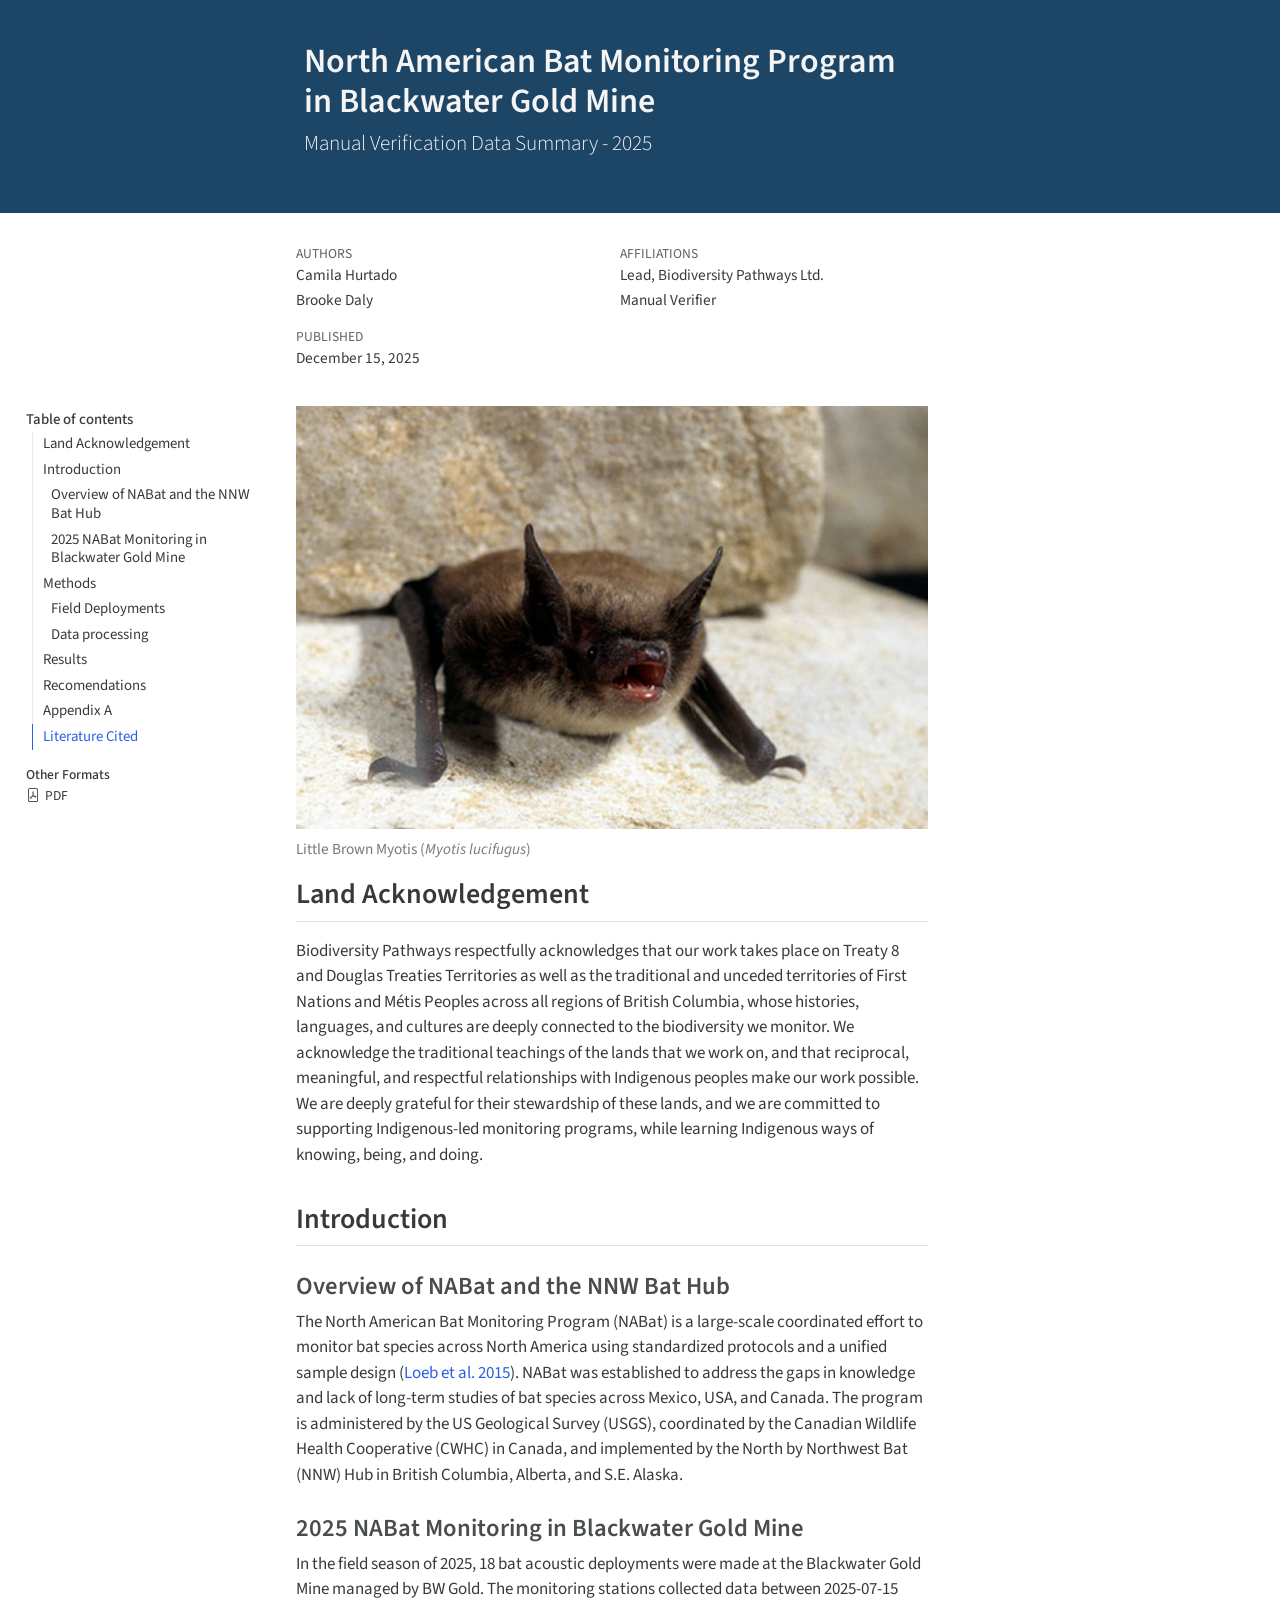
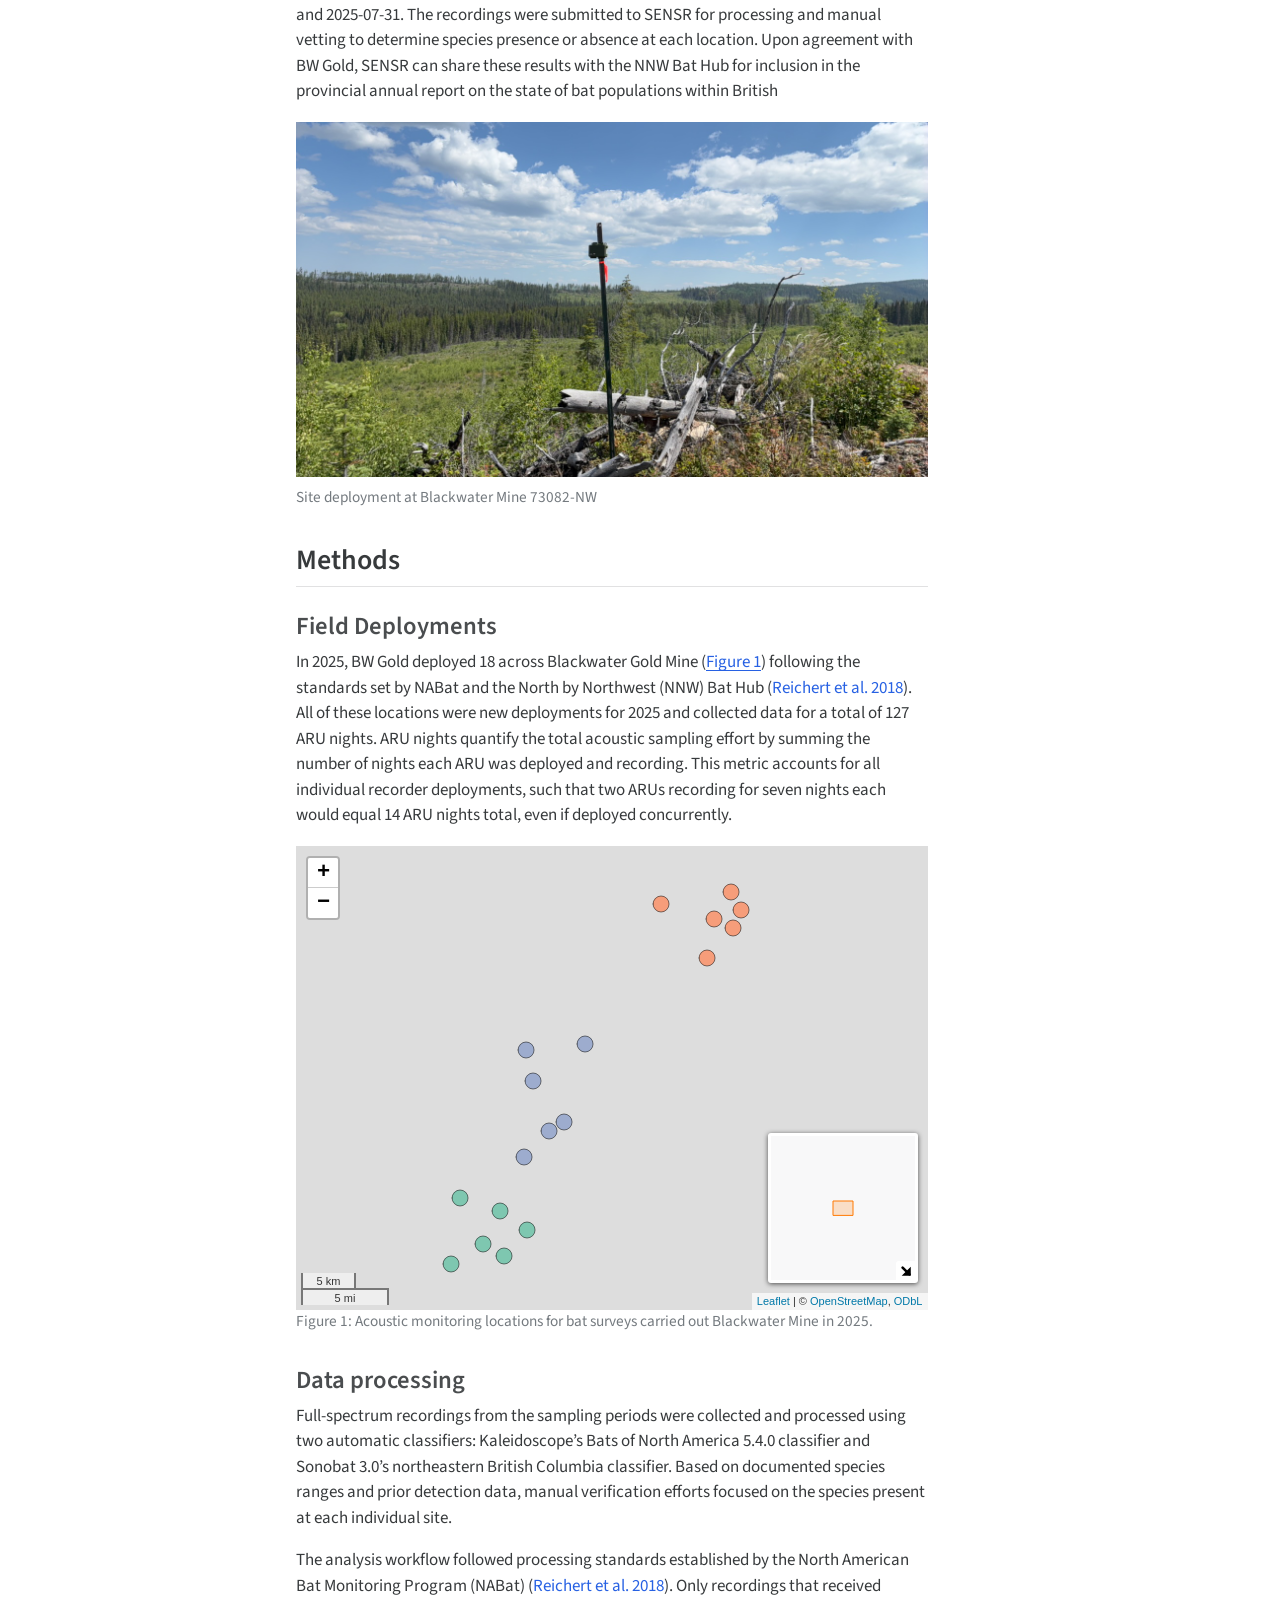
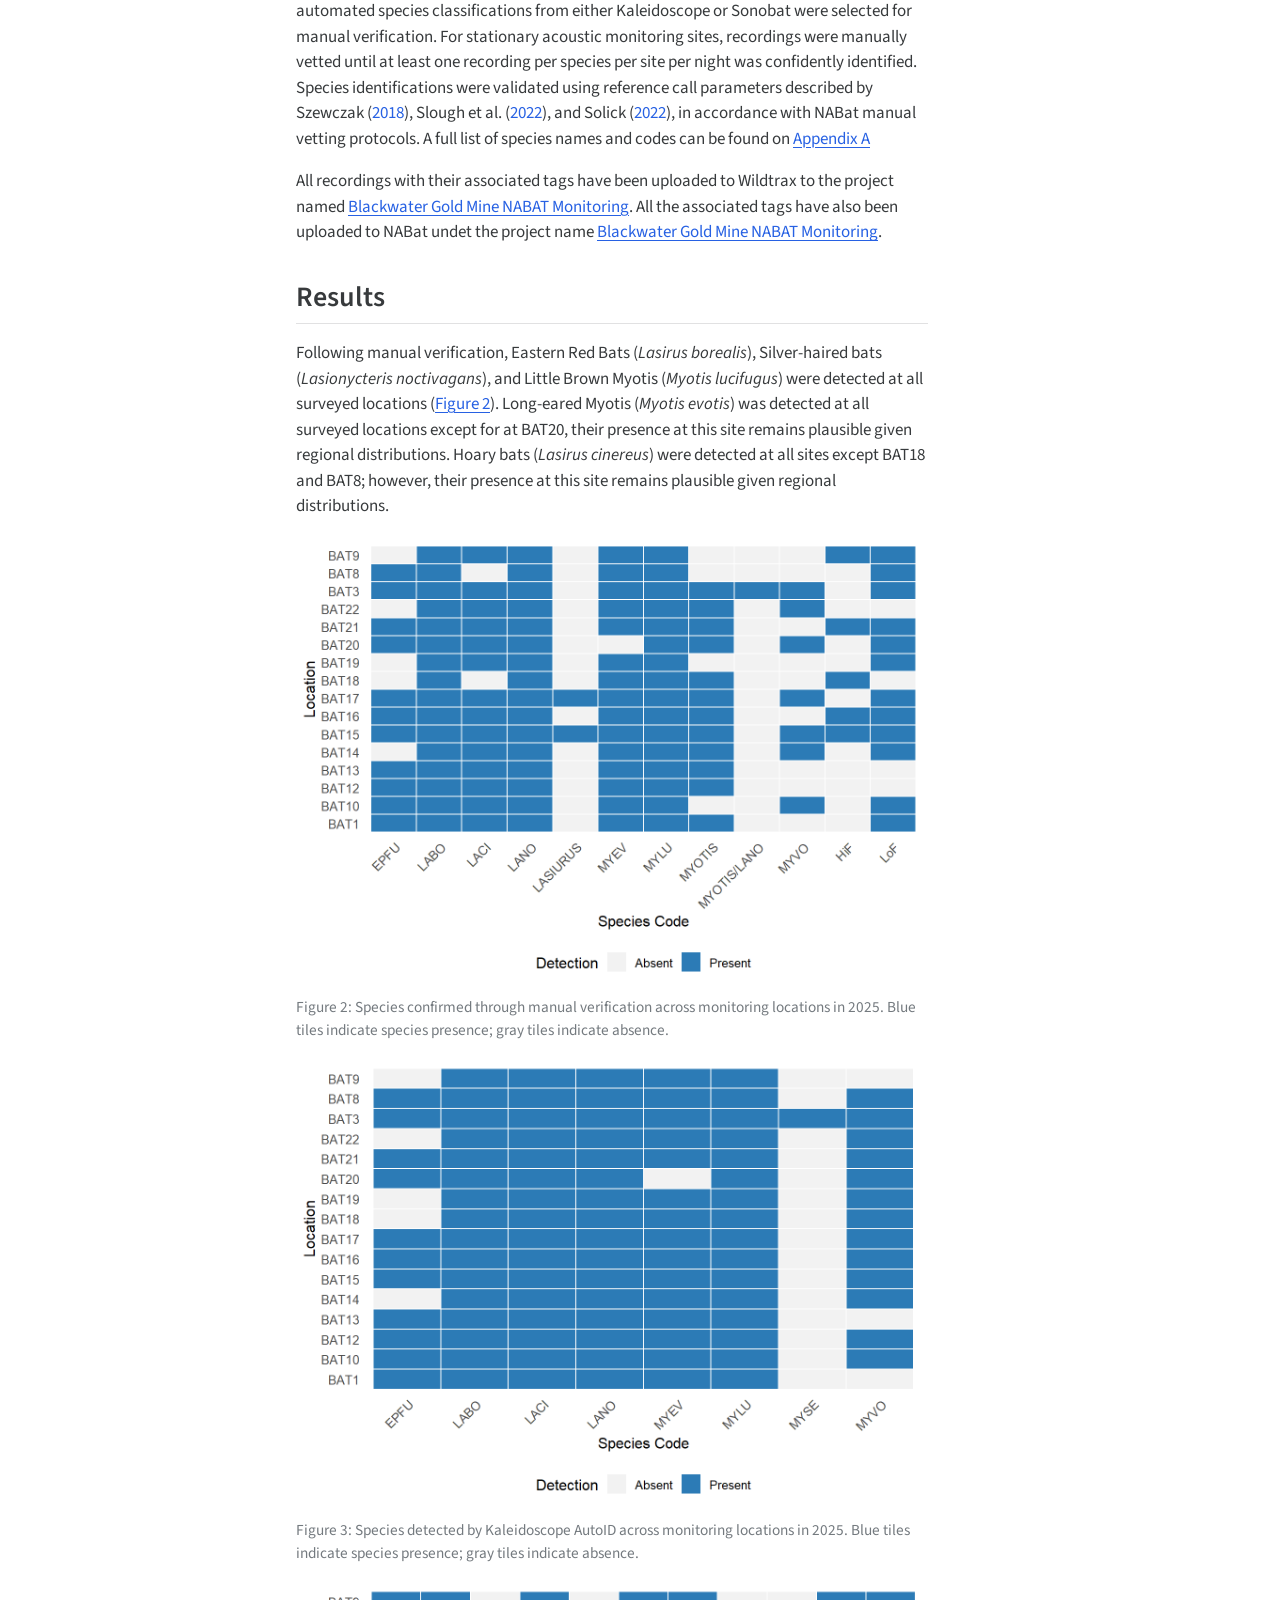
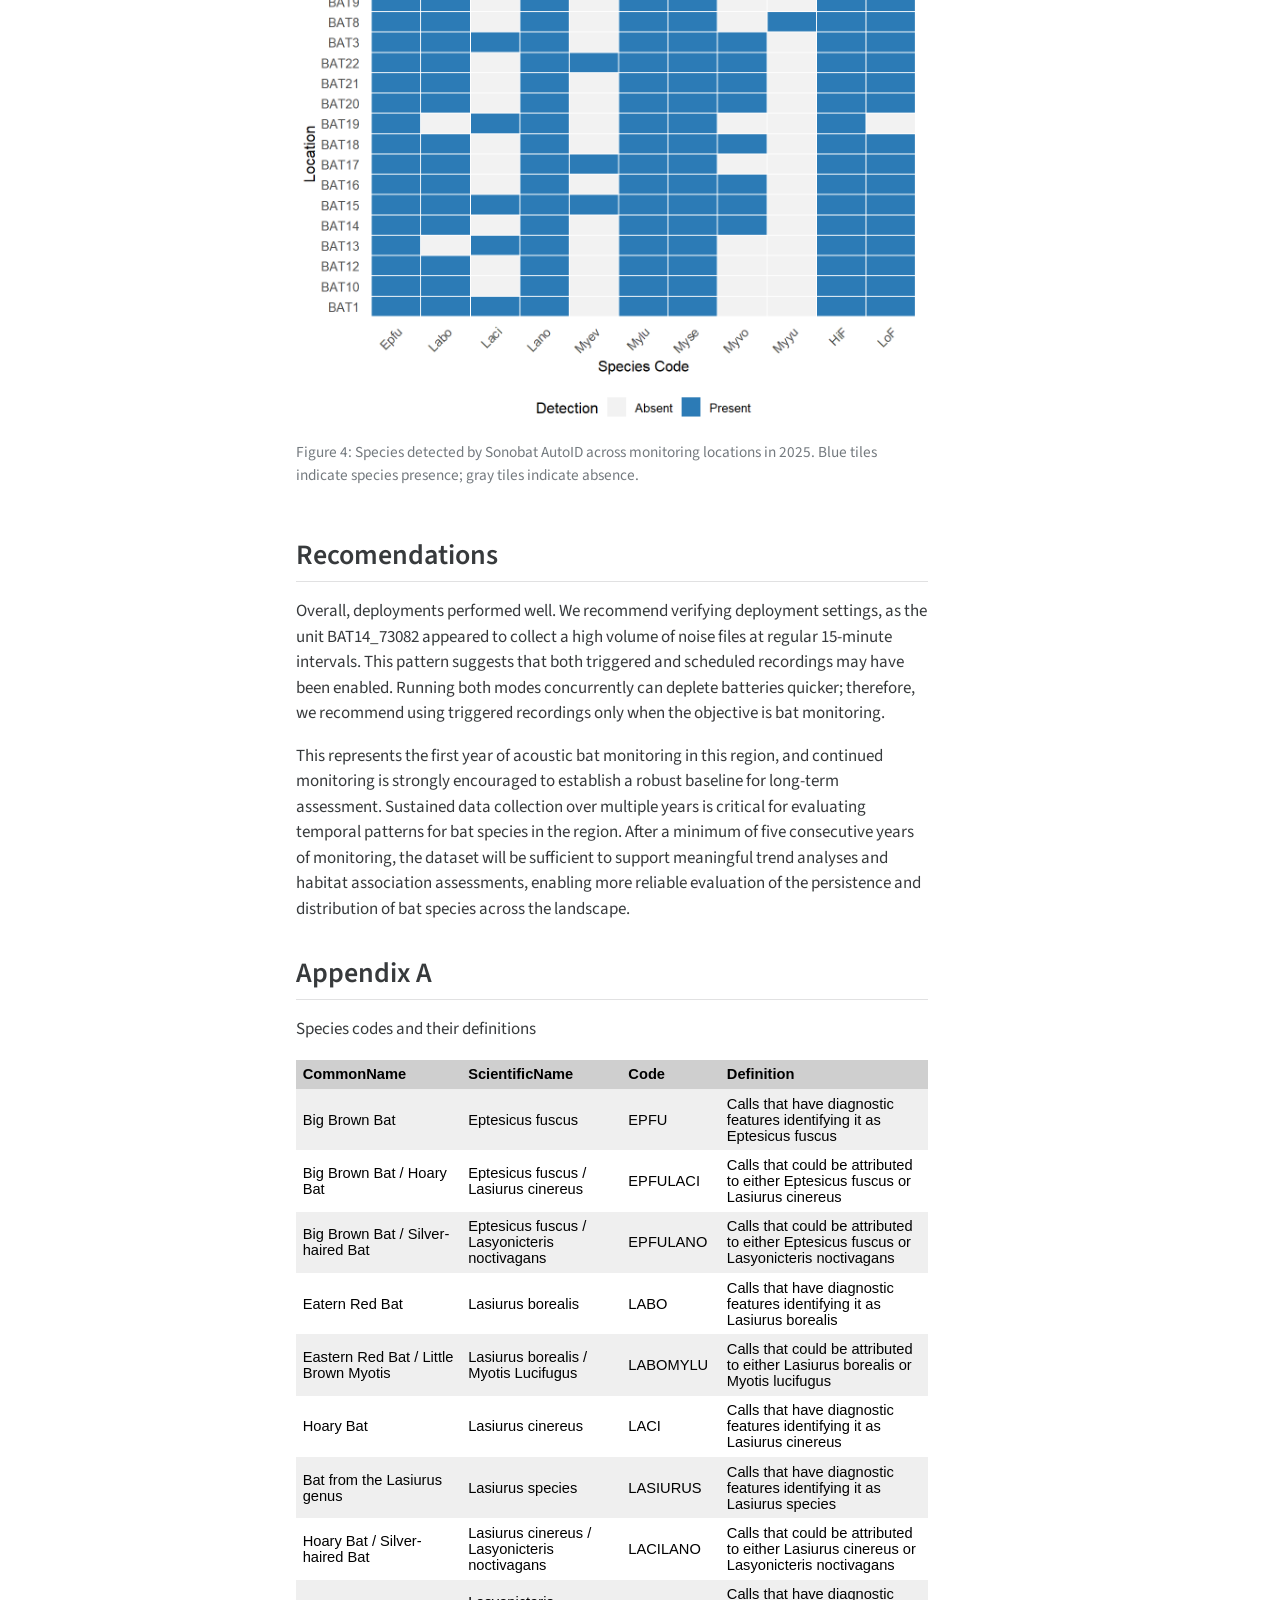
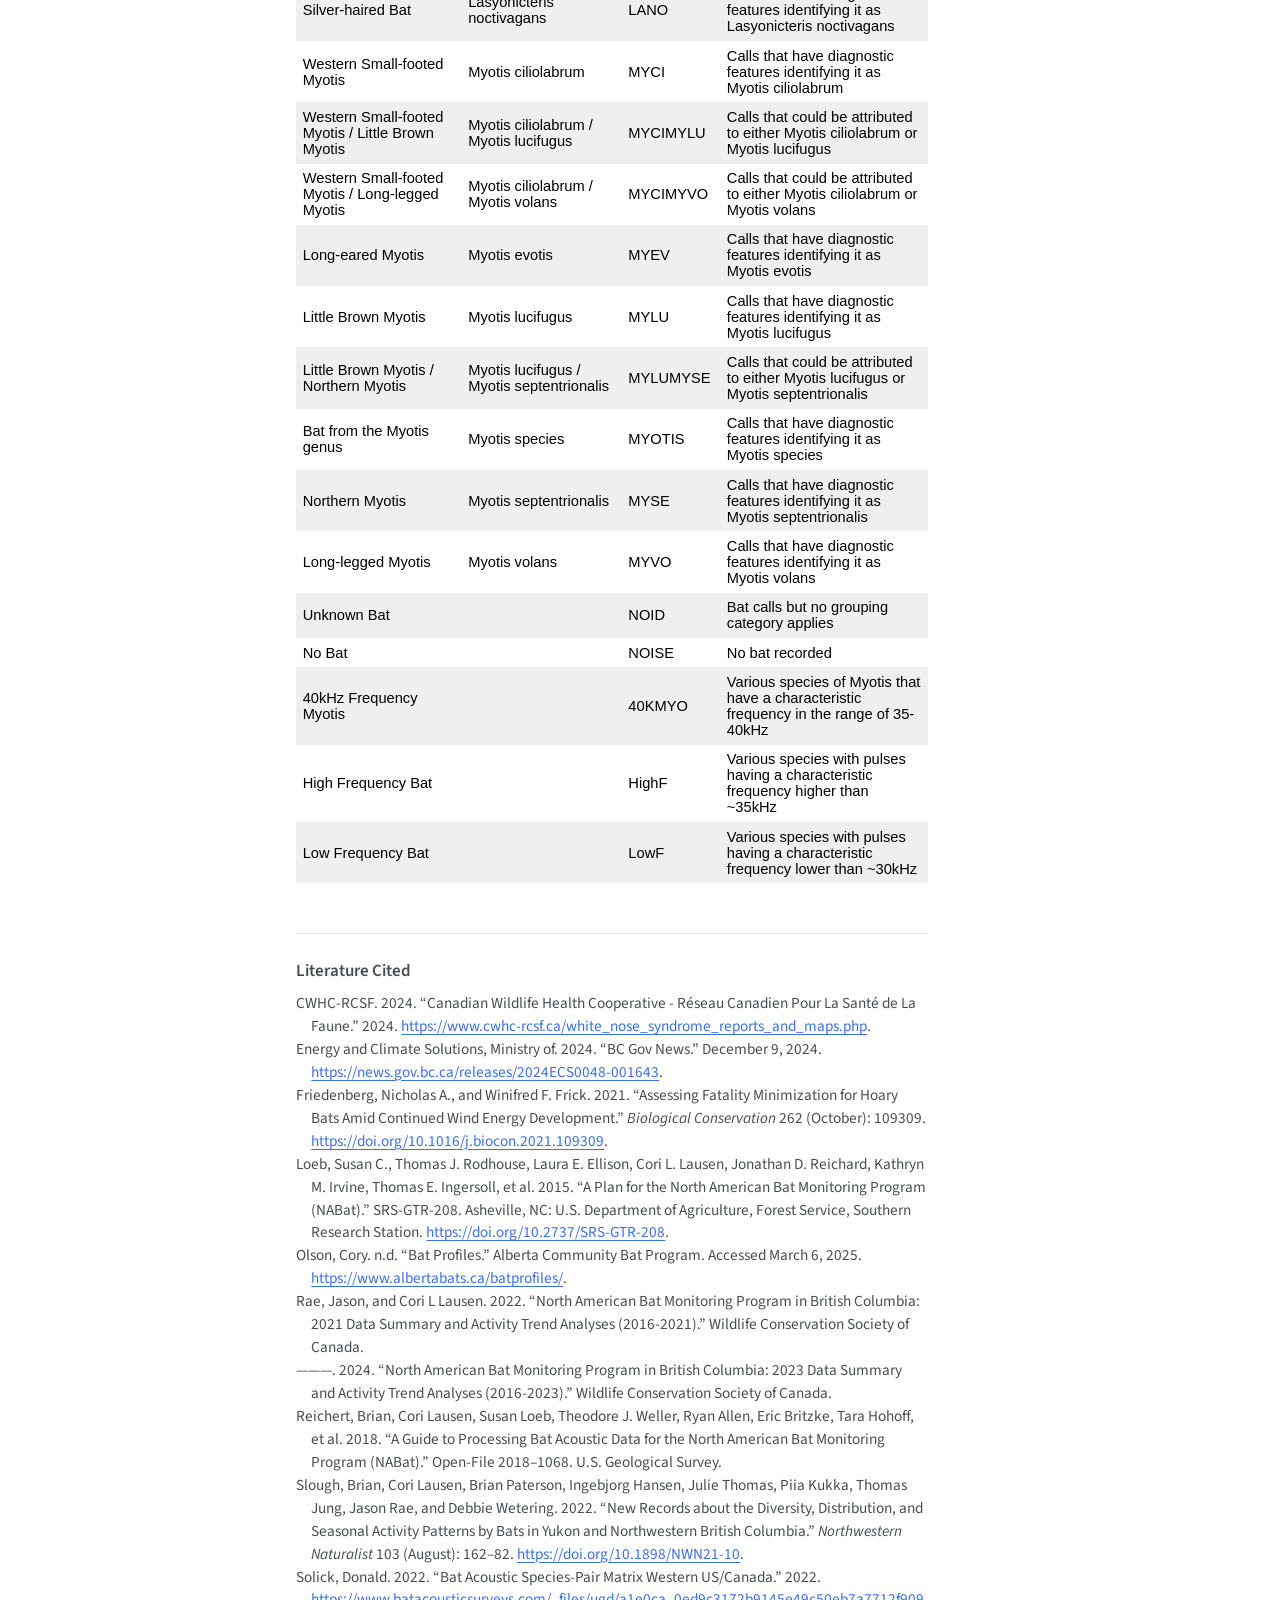
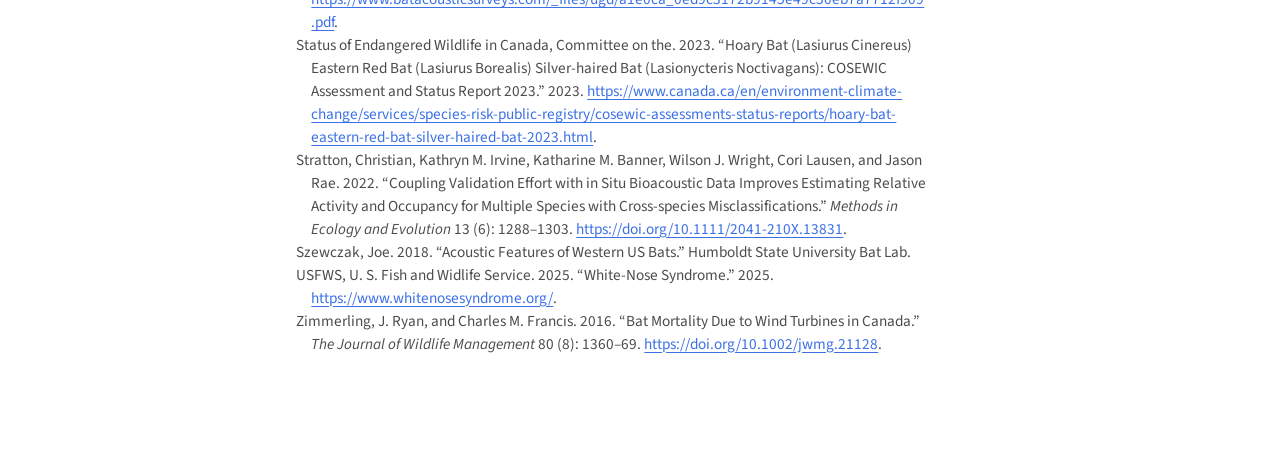
==== commit 8e1c0ff7: "Add bat pictures to report" ====
--- a/2025NABat.html
+++ b/2025NABat.html
@@ -8,7 +8,7 @@
 
 <meta name="author" content="Camila Hurtado">
 <meta name="author" content="Brooke Daly">
-<meta name="dcterms.date" content="2025-12-08">
+<meta name="dcterms.date" content="2025-12-15">
 
 <title>North American Bat Monitoring Program in Blackwater Gold Mine</title>
 <style>
@@ -147,7 +147,7 @@
       <div>
       <div class="quarto-title-meta-heading">Published</div>
       <div class="quarto-title-meta-contents">
-        <p class="date">December 8, 2025</p>
+        <p class="date">December 15, 2025</p>
       </div>
     </div>
     
@@ -187,9 +187,11 @@
 
 
 
-<div class="quarto-figure quarto-figure-center">
+<div style="page-break-after: always;"></div>
+<div class="quarto-figure quarto-figure-left" style="float:left`;">
 <figure class="figure">
-<p><img src="Images/73082-NW.jpg" class="img-fluid quarto-figure quarto-figure-center figure-img" style="float:left`;" alt="Site deployment 73082-NW"></p>
+<p><img src="Images/Little_brown_bat-JohnMacGregor.png" class="img-fluid figure-img" alt="MYLU - John MacGregor"></p>
+<figcaption>Little Brown Myotis (<em>Myotis lucifugus</em>)</figcaption>
 </figure>
 </div>
 <section id="land-acknowledgement" class="level2">
@@ -204,7 +206,14 @@
 </section>
 <section id="nabat-monitoring-in-blackwater-gold-mine" class="level3">
 <h3 class="anchored" data-anchor-id="nabat-monitoring-in-blackwater-gold-mine">2025 NABat Monitoring in Blackwater Gold Mine</h3>
-<p>In the field season of 2025, 18 bat acoustic deployments were made at the Blackwater Gold Mine managed by BW Gold. The monitoring stations collected data between 2025-07-15 and 2025-07-31. The recordings were submitted to SENSR for processing and manual vetting to determine species presence or absence at each location. Upon agreement with BW Gold, SENSR can share these results with the NNW Bat Hub for inclusion in the provincial annual report on the state of bat populations within British Columbia.</p>
+<p>In the field season of 2025, 18 bat acoustic deployments were made at the Blackwater Gold Mine managed by BW Gold. The monitoring stations collected data between 2025-07-15 and 2025-07-31. The recordings were submitted to SENSR for processing and manual vetting to determine species presence or absence at each location. Upon agreement with BW Gold, SENSR can share these results with the NNW Bat Hub for inclusion in the provincial annual report on the state of bat populations within British</p>
+<div class="quarto-figure quarto-figure-center">
+<figure class="figure">
+<p><img src="Images/73082-NW.jpg" class="img-fluid figure-img"></p>
+<figcaption>Site deployment at Blackwater Mine 73082-NW</figcaption>
+</figure>
+</div>
+<div style="page-break-after: always;"></div>
 </section>
 </section>
 <section id="methods" class="level2">
@@ -216,8 +225,8 @@
 <div id="fig-monitoring-locations" class="cell-output-display quarto-float quarto-figure quarto-figure-center anchored">
 <figure class="quarto-float quarto-float-fig figure">
 <div aria-describedby="fig-monitoring-locations-caption-0ceaefa1-69ba-4598-a22c-09a6ac19f8ca">
-<div class="leaflet html-widget html-fill-item" id="htmlwidget-66b1c587327ee6b240d8" style="width:100%;height:464px;"></div>
-<script type="application/json" data-for="htmlwidget-66b1c587327ee6b240d8">{"x":{"options":{"crs":{"crsClass":"L.CRS.EPSG3857","code":null,"proj4def":null,"projectedBounds":null,"options":{}}},"calls":[{"method":"addTiles","args":["https://{s}.tile.openstreetmap.org/{z}/{x}/{y}.png",null,null,{"minZoom":0,"maxZoom":18,"tileSize":256,"subdomains":"abc","errorTileUrl":"","tms":false,"noWrap":false,"zoomOffset":0,"zoomReverse":false,"opacity":1,"zIndex":1,"detectRetina":false,"attribution":"&copy; <a href=\"https://openstreetmap.org/copyright/\">OpenStreetMap<\/a>,  <a href=\"https://opendatacommons.org/licenses/odbl/\">ODbL<\/a>"}]},{"method":"addCircleMarkers","args":[[53.50945735,53.47983262,53.20475495,53.24759071,53.21103,53.23232,53.25836,53.2212,53.49444565,53.4996116,53.48719,53.45528352,53.29246997,53.3136938,53.35494478,53.38023385,53.38476012,53.32085605],[-124.5092712,-124.5072932,-124.8939697,-124.8273003,-124.82136,-124.7894,-124.88154,-124.84934,-124.4963607,-124.6057549,-124.5321,-124.5423027,-124.79422,-124.7595831,-124.7809134,-124.7907326,-124.7098274,-124.7386828],8,null,null,{"interactive":true,"className":"","stroke":true,"color":"black","weight":1,"opacity":0.5,"fill":true,"fillColor":["#FC8D62","#FC8D62","#66C2A5","#66C2A5","#66C2A5","#66C2A5","#66C2A5","#66C2A5","#FC8D62","#FC8D62","#FC8D62","#FC8D62","#8DA0CB","#8DA0CB","#8DA0CB","#8DA0CB","#8DA0CB","#8DA0CB"],"fillOpacity":0.8},null,null,["<b>Site:<\/b> SW2 <br> <b>NABat GRTS ID:<\/b> 73082 <br> <b>Deployment Dates:<\/b> 2025-07-15 to 2025-07-22","<b>Site:<\/b> SE <br> <b>NABat GRTS ID:<\/b> 73082 <br> <b>Deployment Dates:<\/b> 2025-07-15 to 2025-07-22","<b>Site:<\/b> SE <br> <b>NABat GRTS ID:<\/b> 2426 <br> <b>Deployment Dates:<\/b> 2025-07-17 to 2025-07-17","<b>Site:<\/b> NW <br> <b>NABat GRTS ID:<\/b> 2426 <br> <b>Deployment Dates:<\/b> 2025-07-17 to 2025-07-24","<b>Site:<\/b> SW <br> <b>NABat GRTS ID:<\/b> 2426 <br> <b>Deployment Dates:<\/b> 2025-07-23 to 2025-07-31","<b>Site:<\/b> SW2 <br> <b>NABat GRTS ID:<\/b> 2426 <br> <b>Deployment Dates:<\/b> 2025-07-23 to 2025-07-31","<b>Site:<\/b> NE <br> <b>NABat GRTS ID:<\/b> 2426 <br> <b>Deployment Dates:<\/b> 2025-07-23 to 2025-07-31","<b>Site:<\/b> SE2 <br> <b>NABat GRTS ID:<\/b> 2426 <br> <b>Deployment Dates:<\/b> 2025-07-23 to 2025-07-31","<b>Site:<\/b> NE <br> <b>NABat GRTS ID:<\/b> 73082 <br> <b>Deployment Dates:<\/b> 2025-07-15 to 2025-07-15","<b>Site:<\/b> NW <br> <b>NABat GRTS ID:<\/b> 73082 <br> <b>Deployment Dates:<\/b> 2025-07-15 to 2025-07-22","<b>Site:<\/b> SW <br> <b>NABat GRTS ID:<\/b> 73082 <br> <b>Deployment Dates:<\/b> 2025-07-15 to 2025-07-22","<b>Site:<\/b> SE2 <br> <b>NABat GRTS ID:<\/b> 73082 <br> <b>Deployment Dates:<\/b> 2025-07-15 to 2025-07-22","<b>Site:<\/b> SW <br> <b>NABat GRTS ID:<\/b> 204154 <br> <b>Deployment Dates:<\/b> 2025-07-16 to 2025-07-23","<b>Site:<\/b> SW2 <br> <b>NABat GRTS ID:<\/b> 204154 <br> <b>Deployment Dates:<\/b> 2025-07-16 to 2025-07-23","<b>Site:<\/b> NW <br> <b>NABat GRTS ID:<\/b> 204154 <br> <b>Deployment Dates:<\/b> 2025-07-16 to 2025-07-23","<b>Site:<\/b> NW2 <br> <b>NABat GRTS ID:<\/b> 204154 <br> <b>Deployment Dates:<\/b> 2025-07-16 to 2025-07-23","<b>Site:<\/b> NE <br> <b>NABat GRTS ID:<\/b> 204154 <br> <b>Deployment Dates:<\/b> 2025-07-16 to 2025-07-16","<b>Site:<\/b> SE <br> <b>NABat GRTS ID:<\/b> 204154 <br> <b>Deployment Dates:<\/b> 2025-07-16 to 2025-07-23"],null,null,{"interactive":false,"permanent":false,"direction":"auto","opacity":1,"offset":[0,0],"textsize":"10px","textOnly":false,"className":"","sticky":true},null]},{"method":"addScaleBar","args":[{"maxWidth":100,"metric":true,"imperial":true,"updateWhenIdle":true,"position":"bottomleft"}]},{"method":"addMiniMap","args":[null,null,"bottomright",150,150,19,19,-5,false,false,false,true,false,false,{"color":"#ff7800","weight":1,"clickable":false},{"color":"#000000","weight":1,"clickable":false,"opacity":0,"fillOpacity":0},{"hideText":"Hide MiniMap","showText":"Show MiniMap"},[]]}],"limits":{"lat":[53.20475495,53.50945735],"lng":[-124.8939697,-124.4963607]}},"evals":[],"jsHooks":[]}</script>
+<div class="leaflet html-widget html-fill-item" id="htmlwidget-dadedef3d9b845a267fa" style="width:100%;height:464px;"></div>
+<script type="application/json" data-for="htmlwidget-dadedef3d9b845a267fa">{"x":{"options":{"crs":{"crsClass":"L.CRS.EPSG3857","code":null,"proj4def":null,"projectedBounds":null,"options":{}}},"calls":[{"method":"addTiles","args":["https://{s}.tile.openstreetmap.org/{z}/{x}/{y}.png",null,null,{"minZoom":0,"maxZoom":18,"tileSize":256,"subdomains":"abc","errorTileUrl":"","tms":false,"noWrap":false,"zoomOffset":0,"zoomReverse":false,"opacity":1,"zIndex":1,"detectRetina":false,"attribution":"&copy; <a href=\"https://openstreetmap.org/copyright/\">OpenStreetMap<\/a>,  <a href=\"https://opendatacommons.org/licenses/odbl/\">ODbL<\/a>"}]},{"method":"addCircleMarkers","args":[[53.50945735,53.47983262,53.20475495,53.24759071,53.21103,53.23232,53.25836,53.2212,53.49444565,53.4996116,53.48719,53.45528352,53.29246997,53.3136938,53.35494478,53.38023385,53.38476012,53.32085605],[-124.5092712,-124.5072932,-124.8939697,-124.8273003,-124.82136,-124.7894,-124.88154,-124.84934,-124.4963607,-124.6057549,-124.5321,-124.5423027,-124.79422,-124.7595831,-124.7809134,-124.7907326,-124.7098274,-124.7386828],8,null,null,{"interactive":true,"className":"","stroke":true,"color":"black","weight":1,"opacity":0.5,"fill":true,"fillColor":["#FC8D62","#FC8D62","#66C2A5","#66C2A5","#66C2A5","#66C2A5","#66C2A5","#66C2A5","#FC8D62","#FC8D62","#FC8D62","#FC8D62","#8DA0CB","#8DA0CB","#8DA0CB","#8DA0CB","#8DA0CB","#8DA0CB"],"fillOpacity":0.8},null,null,["<b>Site:<\/b> SW2 <br> <b>NABat GRTS ID:<\/b> 73082 <br> <b>Deployment Dates:<\/b> 2025-07-15 to 2025-07-22","<b>Site:<\/b> SE <br> <b>NABat GRTS ID:<\/b> 73082 <br> <b>Deployment Dates:<\/b> 2025-07-15 to 2025-07-22","<b>Site:<\/b> SE <br> <b>NABat GRTS ID:<\/b> 2426 <br> <b>Deployment Dates:<\/b> 2025-07-17 to 2025-07-17","<b>Site:<\/b> NW <br> <b>NABat GRTS ID:<\/b> 2426 <br> <b>Deployment Dates:<\/b> 2025-07-17 to 2025-07-24","<b>Site:<\/b> SW <br> <b>NABat GRTS ID:<\/b> 2426 <br> <b>Deployment Dates:<\/b> 2025-07-23 to 2025-07-31","<b>Site:<\/b> SW2 <br> <b>NABat GRTS ID:<\/b> 2426 <br> <b>Deployment Dates:<\/b> 2025-07-23 to 2025-07-31","<b>Site:<\/b> NE <br> <b>NABat GRTS ID:<\/b> 2426 <br> <b>Deployment Dates:<\/b> 2025-07-23 to 2025-07-31","<b>Site:<\/b> SE2 <br> <b>NABat GRTS ID:<\/b> 2426 <br> <b>Deployment Dates:<\/b> 2025-07-23 to 2025-07-31","<b>Site:<\/b> NE <br> <b>NABat GRTS ID:<\/b> 73082 <br> <b>Deployment Dates:<\/b> 2025-07-15 to 2025-07-15","<b>Site:<\/b> NW <br> <b>NABat GRTS ID:<\/b> 73082 <br> <b>Deployment Dates:<\/b> 2025-07-15 to 2025-07-22","<b>Site:<\/b> SW <br> <b>NABat GRTS ID:<\/b> 73082 <br> <b>Deployment Dates:<\/b> 2025-07-15 to 2025-07-22","<b>Site:<\/b> SE2 <br> <b>NABat GRTS ID:<\/b> 73082 <br> <b>Deployment Dates:<\/b> 2025-07-15 to 2025-07-22","<b>Site:<\/b> SW <br> <b>NABat GRTS ID:<\/b> 204154 <br> <b>Deployment Dates:<\/b> 2025-07-16 to 2025-07-23","<b>Site:<\/b> SW2 <br> <b>NABat GRTS ID:<\/b> 204154 <br> <b>Deployment Dates:<\/b> 2025-07-16 to 2025-07-23","<b>Site:<\/b> NW <br> <b>NABat GRTS ID:<\/b> 204154 <br> <b>Deployment Dates:<\/b> 2025-07-16 to 2025-07-23","<b>Site:<\/b> NW2 <br> <b>NABat GRTS ID:<\/b> 204154 <br> <b>Deployment Dates:<\/b> 2025-07-16 to 2025-07-23","<b>Site:<\/b> NE <br> <b>NABat GRTS ID:<\/b> 204154 <br> <b>Deployment Dates:<\/b> 2025-07-16 to 2025-07-16","<b>Site:<\/b> SE <br> <b>NABat GRTS ID:<\/b> 204154 <br> <b>Deployment Dates:<\/b> 2025-07-16 to 2025-07-23"],null,null,{"interactive":false,"permanent":false,"direction":"auto","opacity":1,"offset":[0,0],"textsize":"10px","textOnly":false,"className":"","sticky":true},null]},{"method":"addScaleBar","args":[{"maxWidth":100,"metric":true,"imperial":true,"updateWhenIdle":true,"position":"bottomleft"}]},{"method":"addMiniMap","args":[null,null,"bottomright",150,150,19,19,-5,false,false,false,true,false,false,{"color":"#ff7800","weight":1,"clickable":false},{"color":"#000000","weight":1,"clickable":false,"opacity":0,"fillOpacity":0},{"hideText":"Hide MiniMap","showText":"Show MiniMap"},[]]}],"limits":{"lat":[53.20475495,53.50945735],"lng":[-124.8939697,-124.4963607]}},"evals":[],"jsHooks":[]}</script>
 </div>
 <figcaption class="quarto-float-caption-bottom quarto-float-caption quarto-float-fig" id="fig-monitoring-locations-caption-0ceaefa1-69ba-4598-a22c-09a6ac19f8ca">
 Figure&nbsp;1: Acoustic monitoring locations for bat surveys carried out Blackwater Mine in 2025.
@@ -278,6 +287,7 @@
 </div>
 </div>
 </div>
+<div style="page-break-after: always;"></div>
 </section>
 <section id="recomendations" class="level2">
 <h2 class="anchored" data-anchor-id="recomendations">Recomendations</h2>
@@ -290,7 +300,7 @@
 <p>Species codes and their definitions</p>
 <div class="cell">
 <div class="cell-output-display">
-<div class="tabwid"><style>.cl-99634810{}.cl-9956e61a{font-family:'Arial';font-size:11pt;font-weight:bold;font-style:normal;text-decoration:none;color:rgba(0, 0, 0, 1.00);background-color:transparent;}.cl-9956e624{font-family:'Arial';font-size:11pt;font-weight:normal;font-style:normal;text-decoration:none;color:rgba(0, 0, 0, 1.00);background-color:transparent;}.cl-995a4daa{margin:0;text-align:left;border-bottom: 0 solid rgba(0, 0, 0, 1.00);border-top: 0 solid rgba(0, 0, 0, 1.00);border-left: 0 solid rgba(0, 0, 0, 1.00);border-right: 0 solid rgba(0, 0, 0, 1.00);padding-bottom:5pt;padding-top:5pt;padding-left:5pt;padding-right:5pt;line-height: 1;background-color:transparent;}.cl-995d3c0e{width:3.699in;background-color:rgba(207, 207, 207, 1.00);vertical-align: middle;border-bottom: 0 solid rgba(0, 0, 0, 1.00);border-top: 0 solid rgba(0, 0, 0, 1.00);border-left: 0 solid rgba(0, 0, 0, 1.00);border-right: 0 solid rgba(0, 0, 0, 1.00);margin-bottom:0;margin-top:0;margin-left:0;margin-right:0;}.cl-995d3c22{width:3.359in;background-color:rgba(207, 207, 207, 1.00);vertical-align: middle;border-bottom: 0 solid rgba(0, 0, 0, 1.00);border-top: 0 solid rgba(0, 0, 0, 1.00);border-left: 0 solid rgba(0, 0, 0, 1.00);border-right: 0 solid rgba(0, 0, 0, 1.00);margin-bottom:0;margin-top:0;margin-left:0;margin-right:0;}.cl-995d3c23{width:1.143in;background-color:rgba(207, 207, 207, 1.00);vertical-align: middle;border-bottom: 0 solid rgba(0, 0, 0, 1.00);border-top: 0 solid rgba(0, 0, 0, 1.00);border-left: 0 solid rgba(0, 0, 0, 1.00);border-right: 0 solid rgba(0, 0, 0, 1.00);margin-bottom:0;margin-top:0;margin-left:0;margin-right:0;}.cl-995d3c2c{width:6.187in;background-color:rgba(207, 207, 207, 1.00);vertical-align: middle;border-bottom: 0 solid rgba(0, 0, 0, 1.00);border-top: 0 solid rgba(0, 0, 0, 1.00);border-left: 0 solid rgba(0, 0, 0, 1.00);border-right: 0 solid rgba(0, 0, 0, 1.00);margin-bottom:0;margin-top:0;margin-left:0;margin-right:0;}.cl-995d3c2d{width:3.699in;background-color:rgba(239, 239, 239, 1.00);vertical-align: middle;border-bottom: 0 solid rgba(0, 0, 0, 1.00);border-top: 0 solid rgba(0, 0, 0, 1.00);border-left: 0 solid rgba(0, 0, 0, 1.00);border-right: 0 solid rgba(0, 0, 0, 1.00);margin-bottom:0;margin-top:0;margin-left:0;margin-right:0;}.cl-995d3c36{width:3.359in;background-color:rgba(239, 239, 239, 1.00);vertical-align: middle;border-bottom: 0 solid rgba(0, 0, 0, 1.00);border-top: 0 solid rgba(0, 0, 0, 1.00);border-left: 0 solid rgba(0, 0, 0, 1.00);border-right: 0 solid rgba(0, 0, 0, 1.00);margin-bottom:0;margin-top:0;margin-left:0;margin-right:0;}.cl-995d3c37{width:1.143in;background-color:rgba(239, 239, 239, 1.00);vertical-align: middle;border-bottom: 0 solid rgba(0, 0, 0, 1.00);border-top: 0 solid rgba(0, 0, 0, 1.00);border-left: 0 solid rgba(0, 0, 0, 1.00);border-right: 0 solid rgba(0, 0, 0, 1.00);margin-bottom:0;margin-top:0;margin-left:0;margin-right:0;}.cl-995d3c38{width:6.187in;background-color:rgba(239, 239, 239, 1.00);vertical-align: middle;border-bottom: 0 solid rgba(0, 0, 0, 1.00);border-top: 0 solid rgba(0, 0, 0, 1.00);border-left: 0 solid rgba(0, 0, 0, 1.00);border-right: 0 solid rgba(0, 0, 0, 1.00);margin-bottom:0;margin-top:0;margin-left:0;margin-right:0;}.cl-995d3c40{width:3.699in;background-color:transparent;vertical-align: middle;border-bottom: 0 solid rgba(0, 0, 0, 1.00);border-top: 0 solid rgba(0, 0, 0, 1.00);border-left: 0 solid rgba(0, 0, 0, 1.00);border-right: 0 solid rgba(0, 0, 0, 1.00);margin-bottom:0;margin-top:0;margin-left:0;margin-right:0;}.cl-995d3c41{width:3.359in;background-color:transparent;vertical-align: middle;border-bottom: 0 solid rgba(0, 0, 0, 1.00);border-top: 0 solid rgba(0, 0, 0, 1.00);border-left: 0 solid rgba(0, 0, 0, 1.00);border-right: 0 solid rgba(0, 0, 0, 1.00);margin-bottom:0;margin-top:0;margin-left:0;margin-right:0;}.cl-995d3c4a{width:1.143in;background-color:transparent;vertical-align: middle;border-bottom: 0 solid rgba(0, 0, 0, 1.00);border-top: 0 solid rgba(0, 0, 0, 1.00);border-left: 0 solid rgba(0, 0, 0, 1.00);border-right: 0 solid rgba(0, 0, 0, 1.00);margin-bottom:0;margin-top:0;margin-left:0;margin-right:0;}.cl-995d3c4b{width:6.187in;background-color:transparent;vertical-align: middle;border-bottom: 0 solid rgba(0, 0, 0, 1.00);border-top: 0 solid rgba(0, 0, 0, 1.00);border-left: 0 solid rgba(0, 0, 0, 1.00);border-right: 0 solid rgba(0, 0, 0, 1.00);margin-bottom:0;margin-top:0;margin-left:0;margin-right:0;}.cl-995d3c54{width:3.699in;background-color:rgba(239, 239, 239, 1.00);vertical-align: middle;border-bottom: 0 solid rgba(0, 0, 0, 1.00);border-top: 0 solid rgba(0, 0, 0, 1.00);border-left: 0 solid rgba(0, 0, 0, 1.00);border-right: 0 solid rgba(0, 0, 0, 1.00);margin-bottom:0;margin-top:0;margin-left:0;margin-right:0;}.cl-995d3c55{width:3.359in;background-color:rgba(239, 239, 239, 1.00);vertical-align: middle;border-bottom: 0 solid rgba(0, 0, 0, 1.00);border-top: 0 solid rgba(0, 0, 0, 1.00);border-left: 0 solid rgba(0, 0, 0, 1.00);border-right: 0 solid rgba(0, 0, 0, 1.00);margin-bottom:0;margin-top:0;margin-left:0;margin-right:0;}.cl-995d3c56{width:1.143in;background-color:rgba(239, 239, 239, 1.00);vertical-align: middle;border-bottom: 0 solid rgba(0, 0, 0, 1.00);border-top: 0 solid rgba(0, 0, 0, 1.00);border-left: 0 solid rgba(0, 0, 0, 1.00);border-right: 0 solid rgba(0, 0, 0, 1.00);margin-bottom:0;margin-top:0;margin-left:0;margin-right:0;}.cl-995d3c5e{width:6.187in;background-color:rgba(239, 239, 239, 1.00);vertical-align: middle;border-bottom: 0 solid rgba(0, 0, 0, 1.00);border-top: 0 solid rgba(0, 0, 0, 1.00);border-left: 0 solid rgba(0, 0, 0, 1.00);border-right: 0 solid rgba(0, 0, 0, 1.00);margin-bottom:0;margin-top:0;margin-left:0;margin-right:0;}.cl-995d3c5f{width:3.699in;background-color:transparent;vertical-align: middle;border-bottom: 0 solid rgba(0, 0, 0, 1.00);border-top: 0 solid rgba(0, 0, 0, 1.00);border-left: 0 solid rgba(0, 0, 0, 1.00);border-right: 0 solid rgba(0, 0, 0, 1.00);margin-bottom:0;margin-top:0;margin-left:0;margin-right:0;}.cl-995d3c68{width:3.359in;background-color:transparent;vertical-align: middle;border-bottom: 0 solid rgba(0, 0, 0, 1.00);border-top: 0 solid rgba(0, 0, 0, 1.00);border-left: 0 solid rgba(0, 0, 0, 1.00);border-right: 0 solid rgba(0, 0, 0, 1.00);margin-bottom:0;margin-top:0;margin-left:0;margin-right:0;}.cl-995d3c69{width:1.143in;background-color:transparent;vertical-align: middle;border-bottom: 0 solid rgba(0, 0, 0, 1.00);border-top: 0 solid rgba(0, 0, 0, 1.00);border-left: 0 solid rgba(0, 0, 0, 1.00);border-right: 0 solid rgba(0, 0, 0, 1.00);margin-bottom:0;margin-top:0;margin-left:0;margin-right:0;}.cl-995d3c6a{width:6.187in;background-color:transparent;vertical-align: middle;border-bottom: 0 solid rgba(0, 0, 0, 1.00);border-top: 0 solid rgba(0, 0, 0, 1.00);border-left: 0 solid rgba(0, 0, 0, 1.00);border-right: 0 solid rgba(0, 0, 0, 1.00);margin-bottom:0;margin-top:0;margin-left:0;margin-right:0;}</style><table data-quarto-disable-processing="true" class="cl-99634810"><thead><tr style="overflow-wrap:break-word;"><th class="cl-995d3c0e"><p class="cl-995a4daa"><span class="cl-9956e61a">CommonName</span></p></th><th class="cl-995d3c22"><p class="cl-995a4daa"><span class="cl-9956e61a">ScientificName</span></p></th><th class="cl-995d3c23"><p class="cl-995a4daa"><span class="cl-9956e61a">Code</span></p></th><th class="cl-995d3c2c"><p class="cl-995a4daa"><span class="cl-9956e61a">Definition</span></p></th></tr></thead><tbody><tr style="overflow-wrap:break-word;"><td class="cl-995d3c2d"><p class="cl-995a4daa"><span class="cl-9956e624">Big Brown Bat</span></p></td><td class="cl-995d3c36"><p class="cl-995a4daa"><span class="cl-9956e624">Eptesicus fuscus</span></p></td><td class="cl-995d3c37"><p class="cl-995a4daa"><span class="cl-9956e624">EPFU</span></p></td><td class="cl-995d3c38"><p class="cl-995a4daa"><span class="cl-9956e624">Calls that have diagnostic features identifying it as Eptesicus fuscus</span></p></td></tr><tr style="overflow-wrap:break-word;"><td class="cl-995d3c40"><p class="cl-995a4daa"><span class="cl-9956e624">Big Brown Bat / Hoary Bat</span></p></td><td class="cl-995d3c41"><p class="cl-995a4daa"><span class="cl-9956e624">Eptesicus fuscus / Lasiurus cinereus</span></p></td><td class="cl-995d3c4a"><p class="cl-995a4daa"><span class="cl-9956e624">EPFULACI</span></p></td><td class="cl-995d3c4b"><p class="cl-995a4daa"><span class="cl-9956e624">Calls that could be attributed to either Eptesicus fuscus or Lasiurus cinereus</span></p></td></tr><tr style="overflow-wrap:break-word;"><td class="cl-995d3c2d"><p class="cl-995a4daa"><span class="cl-9956e624">Big Brown Bat / Silver-haired Bat</span></p></td><td class="cl-995d3c36"><p class="cl-995a4daa"><span class="cl-9956e624">Eptesicus fuscus / Lasyonicteris noctivagans</span></p></td><td class="cl-995d3c37"><p class="cl-995a4daa"><span class="cl-9956e624">EPFULANO</span></p></td><td class="cl-995d3c38"><p class="cl-995a4daa"><span class="cl-9956e624">Calls that could be attributed to either Eptesicus fuscus or Lasyonicteris noctivagans</span></p></td></tr><tr style="overflow-wrap:break-word;"><td class="cl-995d3c40"><p class="cl-995a4daa"><span class="cl-9956e624">Eatern Red Bat</span></p></td><td class="cl-995d3c41"><p class="cl-995a4daa"><span class="cl-9956e624">Lasiurus borealis</span></p></td><td class="cl-995d3c4a"><p class="cl-995a4daa"><span class="cl-9956e624">LABO</span></p></td><td class="cl-995d3c4b"><p class="cl-995a4daa"><span class="cl-9956e624">Calls that have diagnostic features identifying it as Lasiurus borealis</span></p></td></tr><tr style="overflow-wrap:break-word;"><td class="cl-995d3c2d"><p class="cl-995a4daa"><span class="cl-9956e624">Eastern Red Bat / Little Brown Myotis</span></p></td><td class="cl-995d3c36"><p class="cl-995a4daa"><span class="cl-9956e624">Lasiurus borealis / Myotis Lucifugus</span></p></td><td class="cl-995d3c37"><p class="cl-995a4daa"><span class="cl-9956e624">LABOMYLU</span></p></td><td class="cl-995d3c38"><p class="cl-995a4daa"><span class="cl-9956e624">Calls that could be attributed to either Lasiurus borealis or Myotis lucifugus</span></p></td></tr><tr style="overflow-wrap:break-word;"><td class="cl-995d3c40"><p class="cl-995a4daa"><span class="cl-9956e624">Hoary Bat</span></p></td><td class="cl-995d3c41"><p class="cl-995a4daa"><span class="cl-9956e624">Lasiurus cinereus</span></p></td><td class="cl-995d3c4a"><p class="cl-995a4daa"><span class="cl-9956e624">LACI</span></p></td><td class="cl-995d3c4b"><p class="cl-995a4daa"><span class="cl-9956e624">Calls that have diagnostic features identifying it as Lasiurus cinereus</span></p></td></tr><tr style="overflow-wrap:break-word;"><td class="cl-995d3c2d"><p class="cl-995a4daa"><span class="cl-9956e624">Bat from the Lasiurus genus</span></p></td><td class="cl-995d3c36"><p class="cl-995a4daa"><span class="cl-9956e624">Lasiurus species</span></p></td><td class="cl-995d3c37"><p class="cl-995a4daa"><span class="cl-9956e624">LASIURUS</span></p></td><td class="cl-995d3c38"><p class="cl-995a4daa"><span class="cl-9956e624">Calls that have diagnostic features identifying it as Lasiurus species</span></p></td></tr><tr style="overflow-wrap:break-word;"><td class="cl-995d3c40"><p class="cl-995a4daa"><span class="cl-9956e624">Hoary Bat / Silver-haired Bat</span></p></td><td class="cl-995d3c41"><p class="cl-995a4daa"><span class="cl-9956e624">Lasiurus cinereus / Lasyonicteris noctivagans</span></p></td><td class="cl-995d3c4a"><p class="cl-995a4daa"><span class="cl-9956e624">LACILANO</span></p></td><td class="cl-995d3c4b"><p class="cl-995a4daa"><span class="cl-9956e624">Calls that could be attributed to either Lasiurus cinereus or Lasyonicteris noctivagans</span></p></td></tr><tr style="overflow-wrap:break-word;"><td class="cl-995d3c2d"><p class="cl-995a4daa"><span class="cl-9956e624">Silver-haired Bat</span></p></td><td class="cl-995d3c36"><p class="cl-995a4daa"><span class="cl-9956e624">Lasyonicteris noctivagans</span></p></td><td class="cl-995d3c37"><p class="cl-995a4daa"><span class="cl-9956e624">LANO</span></p></td><td class="cl-995d3c38"><p class="cl-995a4daa"><span class="cl-9956e624">Calls that have diagnostic features identifying it as Lasyonicteris noctivagans</span></p></td></tr><tr style="overflow-wrap:break-word;"><td class="cl-995d3c40"><p class="cl-995a4daa"><span class="cl-9956e624">Western Small-footed Myotis</span></p></td><td class="cl-995d3c41"><p class="cl-995a4daa"><span class="cl-9956e624">Myotis ciliolabrum</span></p></td><td class="cl-995d3c4a"><p class="cl-995a4daa"><span class="cl-9956e624">MYCI</span></p></td><td class="cl-995d3c4b"><p class="cl-995a4daa"><span class="cl-9956e624">Calls that have diagnostic features identifying it as Myotis ciliolabrum</span></p></td></tr><tr style="overflow-wrap:break-word;"><td class="cl-995d3c2d"><p class="cl-995a4daa"><span class="cl-9956e624">Western Small-footed Myotis / Little Brown Myotis</span></p></td><td class="cl-995d3c36"><p class="cl-995a4daa"><span class="cl-9956e624">Myotis ciliolabrum / Myotis lucifugus</span></p></td><td class="cl-995d3c37"><p class="cl-995a4daa"><span class="cl-9956e624">MYCIMYLU</span></p></td><td class="cl-995d3c38"><p class="cl-995a4daa"><span class="cl-9956e624">Calls that could be attributed to either Myotis ciliolabrum or Myotis lucifugus</span></p></td></tr><tr style="overflow-wrap:break-word;"><td class="cl-995d3c40"><p class="cl-995a4daa"><span class="cl-9956e624">Western Small-footed Myotis / Long-legged Myotis</span></p></td><td class="cl-995d3c41"><p class="cl-995a4daa"><span class="cl-9956e624">Myotis ciliolabrum / Myotis volans</span></p></td><td class="cl-995d3c4a"><p class="cl-995a4daa"><span class="cl-9956e624">MYCIMYVO</span></p></td><td class="cl-995d3c4b"><p class="cl-995a4daa"><span class="cl-9956e624">Calls that could be attributed to either Myotis ciliolabrum or Myotis volans</span></p></td></tr><tr style="overflow-wrap:break-word;"><td class="cl-995d3c2d"><p class="cl-995a4daa"><span class="cl-9956e624">Long-eared Myotis</span></p></td><td class="cl-995d3c36"><p class="cl-995a4daa"><span class="cl-9956e624">Myotis evotis</span></p></td><td class="cl-995d3c37"><p class="cl-995a4daa"><span class="cl-9956e624">MYEV</span></p></td><td class="cl-995d3c38"><p class="cl-995a4daa"><span class="cl-9956e624">Calls that have diagnostic features identifying it as Myotis evotis</span></p></td></tr><tr style="overflow-wrap:break-word;"><td class="cl-995d3c40"><p class="cl-995a4daa"><span class="cl-9956e624">Little Brown Myotis</span></p></td><td class="cl-995d3c41"><p class="cl-995a4daa"><span class="cl-9956e624">Myotis lucifugus</span></p></td><td class="cl-995d3c4a"><p class="cl-995a4daa"><span class="cl-9956e624">MYLU</span></p></td><td class="cl-995d3c4b"><p class="cl-995a4daa"><span class="cl-9956e624">Calls that have diagnostic features identifying it as Myotis lucifugus</span></p></td></tr><tr style="overflow-wrap:break-word;"><td class="cl-995d3c2d"><p class="cl-995a4daa"><span class="cl-9956e624">Little Brown Myotis / Northern Myotis</span></p></td><td class="cl-995d3c36"><p class="cl-995a4daa"><span class="cl-9956e624">Myotis lucifugus / Myotis septentrionalis</span></p></td><td class="cl-995d3c37"><p class="cl-995a4daa"><span class="cl-9956e624">MYLUMYSE</span></p></td><td class="cl-995d3c38"><p class="cl-995a4daa"><span class="cl-9956e624">Calls that could be attributed to either Myotis lucifugus or Myotis septentrionalis</span></p></td></tr><tr style="overflow-wrap:break-word;"><td class="cl-995d3c40"><p class="cl-995a4daa"><span class="cl-9956e624">Bat from the Myotis genus</span></p></td><td class="cl-995d3c41"><p class="cl-995a4daa"><span class="cl-9956e624">Myotis species</span></p></td><td class="cl-995d3c4a"><p class="cl-995a4daa"><span class="cl-9956e624">MYOTIS</span></p></td><td class="cl-995d3c4b"><p class="cl-995a4daa"><span class="cl-9956e624">Calls that have diagnostic features identifying it as Myotis species</span></p></td></tr><tr style="overflow-wrap:break-word;"><td class="cl-995d3c2d"><p class="cl-995a4daa"><span class="cl-9956e624">Northern Myotis</span></p></td><td class="cl-995d3c36"><p class="cl-995a4daa"><span class="cl-9956e624">Myotis septentrionalis</span></p></td><td class="cl-995d3c37"><p class="cl-995a4daa"><span class="cl-9956e624">MYSE</span></p></td><td class="cl-995d3c38"><p class="cl-995a4daa"><span class="cl-9956e624">Calls that have diagnostic features identifying it as Myotis septentrionalis</span></p></td></tr><tr style="overflow-wrap:break-word;"><td class="cl-995d3c40"><p class="cl-995a4daa"><span class="cl-9956e624">Long-legged Myotis</span></p></td><td class="cl-995d3c41"><p class="cl-995a4daa"><span class="cl-9956e624">Myotis volans</span></p></td><td class="cl-995d3c4a"><p class="cl-995a4daa"><span class="cl-9956e624">MYVO</span></p></td><td class="cl-995d3c4b"><p class="cl-995a4daa"><span class="cl-9956e624">Calls that have diagnostic features identifying it as Myotis volans</span></p></td></tr><tr style="overflow-wrap:break-word;"><td class="cl-995d3c54"><p class="cl-995a4daa"><span class="cl-9956e624">Unknown Bat</span></p></td><td class="cl-995d3c55"><p class="cl-995a4daa"><span class="cl-9956e624"></span></p></td><td class="cl-995d3c56"><p class="cl-995a4daa"><span class="cl-9956e624">NOID</span></p></td><td class="cl-995d3c5e"><p class="cl-995a4daa"><span class="cl-9956e624">Bat calls but no grouping category applies</span></p></td></tr><tr style="overflow-wrap:break-word;"><td class="cl-995d3c5f"><p class="cl-995a4daa"><span class="cl-9956e624">No Bat</span></p></td><td class="cl-995d3c68"><p class="cl-995a4daa"><span class="cl-9956e624"></span></p></td><td class="cl-995d3c69"><p class="cl-995a4daa"><span class="cl-9956e624">NOISE</span></p></td><td class="cl-995d3c6a"><p class="cl-995a4daa"><span class="cl-9956e624">No bat recorded</span></p></td></tr><tr style="overflow-wrap:break-word;"><td class="cl-995d3c2d"><p class="cl-995a4daa"><span class="cl-9956e624">40kHz Frequency Myotis</span></p></td><td class="cl-995d3c36"><p class="cl-995a4daa"><span class="cl-9956e624"></span></p></td><td class="cl-995d3c37"><p class="cl-995a4daa"><span class="cl-9956e624">40KMYO</span></p></td><td class="cl-995d3c38"><p class="cl-995a4daa"><span class="cl-9956e624">Various species of Myotis that have a characteristic frequency in the range of 35-40kHz</span></p></td></tr><tr style="overflow-wrap:break-word;"><td class="cl-995d3c40"><p class="cl-995a4daa"><span class="cl-9956e624">High Frequency Bat</span></p></td><td class="cl-995d3c41"><p class="cl-995a4daa"><span class="cl-9956e624"></span></p></td><td class="cl-995d3c4a"><p class="cl-995a4daa"><span class="cl-9956e624">HighF</span></p></td><td class="cl-995d3c4b"><p class="cl-995a4daa"><span class="cl-9956e624">Various species with pulses having a characteristic frequency higher than ~35kHz</span></p></td></tr><tr style="overflow-wrap:break-word;"><td class="cl-995d3c2d"><p class="cl-995a4daa"><span class="cl-9956e624">Low Frequency Bat</span></p></td><td class="cl-995d3c36"><p class="cl-995a4daa"><span class="cl-9956e624"></span></p></td><td class="cl-995d3c37"><p class="cl-995a4daa"><span class="cl-9956e624">LowF</span></p></td><td class="cl-995d3c38"><p class="cl-995a4daa"><span class="cl-9956e624">Various species with pulses having a characteristic frequency lower than ~30kHz</span></p></td></tr></tbody></table></div>
+<div class="tabwid"><style>.cl-859b672c{}.cl-858b2f2e{font-family:'Arial';font-size:11pt;font-weight:bold;font-style:normal;text-decoration:none;color:rgba(0, 0, 0, 1.00);background-color:transparent;}.cl-858b2f38{font-family:'Arial';font-size:11pt;font-weight:normal;font-style:normal;text-decoration:none;color:rgba(0, 0, 0, 1.00);background-color:transparent;}.cl-8590af76{margin:0;text-align:left;border-bottom: 0 solid rgba(0, 0, 0, 1.00);border-top: 0 solid rgba(0, 0, 0, 1.00);border-left: 0 solid rgba(0, 0, 0, 1.00);border-right: 0 solid rgba(0, 0, 0, 1.00);padding-bottom:5pt;padding-top:5pt;padding-left:5pt;padding-right:5pt;line-height: 1;background-color:transparent;}.cl-859471a6{width:3.699in;background-color:rgba(207, 207, 207, 1.00);vertical-align: middle;border-bottom: 0 solid rgba(0, 0, 0, 1.00);border-top: 0 solid rgba(0, 0, 0, 1.00);border-left: 0 solid rgba(0, 0, 0, 1.00);border-right: 0 solid rgba(0, 0, 0, 1.00);margin-bottom:0;margin-top:0;margin-left:0;margin-right:0;}.cl-859471ba{width:3.359in;background-color:rgba(207, 207, 207, 1.00);vertical-align: middle;border-bottom: 0 solid rgba(0, 0, 0, 1.00);border-top: 0 solid rgba(0, 0, 0, 1.00);border-left: 0 solid rgba(0, 0, 0, 1.00);border-right: 0 solid rgba(0, 0, 0, 1.00);margin-bottom:0;margin-top:0;margin-left:0;margin-right:0;}.cl-859471bb{width:1.143in;background-color:rgba(207, 207, 207, 1.00);vertical-align: middle;border-bottom: 0 solid rgba(0, 0, 0, 1.00);border-top: 0 solid rgba(0, 0, 0, 1.00);border-left: 0 solid rgba(0, 0, 0, 1.00);border-right: 0 solid rgba(0, 0, 0, 1.00);margin-bottom:0;margin-top:0;margin-left:0;margin-right:0;}.cl-859471bc{width:6.187in;background-color:rgba(207, 207, 207, 1.00);vertical-align: middle;border-bottom: 0 solid rgba(0, 0, 0, 1.00);border-top: 0 solid rgba(0, 0, 0, 1.00);border-left: 0 solid rgba(0, 0, 0, 1.00);border-right: 0 solid rgba(0, 0, 0, 1.00);margin-bottom:0;margin-top:0;margin-left:0;margin-right:0;}.cl-859471c4{width:3.699in;background-color:rgba(239, 239, 239, 1.00);vertical-align: middle;border-bottom: 0 solid rgba(0, 0, 0, 1.00);border-top: 0 solid rgba(0, 0, 0, 1.00);border-left: 0 solid rgba(0, 0, 0, 1.00);border-right: 0 solid rgba(0, 0, 0, 1.00);margin-bottom:0;margin-top:0;margin-left:0;margin-right:0;}.cl-859471c5{width:3.359in;background-color:rgba(239, 239, 239, 1.00);vertical-align: middle;border-bottom: 0 solid rgba(0, 0, 0, 1.00);border-top: 0 solid rgba(0, 0, 0, 1.00);border-left: 0 solid rgba(0, 0, 0, 1.00);border-right: 0 solid rgba(0, 0, 0, 1.00);margin-bottom:0;margin-top:0;margin-left:0;margin-right:0;}.cl-859471ce{width:1.143in;background-color:rgba(239, 239, 239, 1.00);vertical-align: middle;border-bottom: 0 solid rgba(0, 0, 0, 1.00);border-top: 0 solid rgba(0, 0, 0, 1.00);border-left: 0 solid rgba(0, 0, 0, 1.00);border-right: 0 solid rgba(0, 0, 0, 1.00);margin-bottom:0;margin-top:0;margin-left:0;margin-right:0;}.cl-859471cf{width:6.187in;background-color:rgba(239, 239, 239, 1.00);vertical-align: middle;border-bottom: 0 solid rgba(0, 0, 0, 1.00);border-top: 0 solid rgba(0, 0, 0, 1.00);border-left: 0 solid rgba(0, 0, 0, 1.00);border-right: 0 solid rgba(0, 0, 0, 1.00);margin-bottom:0;margin-top:0;margin-left:0;margin-right:0;}.cl-859471d8{width:3.699in;background-color:transparent;vertical-align: middle;border-bottom: 0 solid rgba(0, 0, 0, 1.00);border-top: 0 solid rgba(0, 0, 0, 1.00);border-left: 0 solid rgba(0, 0, 0, 1.00);border-right: 0 solid rgba(0, 0, 0, 1.00);margin-bottom:0;margin-top:0;margin-left:0;margin-right:0;}.cl-859471d9{width:3.359in;background-color:transparent;vertical-align: middle;border-bottom: 0 solid rgba(0, 0, 0, 1.00);border-top: 0 solid rgba(0, 0, 0, 1.00);border-left: 0 solid rgba(0, 0, 0, 1.00);border-right: 0 solid rgba(0, 0, 0, 1.00);margin-bottom:0;margin-top:0;margin-left:0;margin-right:0;}.cl-859471e2{width:1.143in;background-color:transparent;vertical-align: middle;border-bottom: 0 solid rgba(0, 0, 0, 1.00);border-top: 0 solid rgba(0, 0, 0, 1.00);border-left: 0 solid rgba(0, 0, 0, 1.00);border-right: 0 solid rgba(0, 0, 0, 1.00);margin-bottom:0;margin-top:0;margin-left:0;margin-right:0;}.cl-859471ec{width:6.187in;background-color:transparent;vertical-align: middle;border-bottom: 0 solid rgba(0, 0, 0, 1.00);border-top: 0 solid rgba(0, 0, 0, 1.00);border-left: 0 solid rgba(0, 0, 0, 1.00);border-right: 0 solid rgba(0, 0, 0, 1.00);margin-bottom:0;margin-top:0;margin-left:0;margin-right:0;}.cl-859471f6{width:3.699in;background-color:rgba(239, 239, 239, 1.00);vertical-align: middle;border-bottom: 0 solid rgba(0, 0, 0, 1.00);border-top: 0 solid rgba(0, 0, 0, 1.00);border-left: 0 solid rgba(0, 0, 0, 1.00);border-right: 0 solid rgba(0, 0, 0, 1.00);margin-bottom:0;margin-top:0;margin-left:0;margin-right:0;}.cl-859471f7{width:3.359in;background-color:rgba(239, 239, 239, 1.00);vertical-align: middle;border-bottom: 0 solid rgba(0, 0, 0, 1.00);border-top: 0 solid rgba(0, 0, 0, 1.00);border-left: 0 solid rgba(0, 0, 0, 1.00);border-right: 0 solid rgba(0, 0, 0, 1.00);margin-bottom:0;margin-top:0;margin-left:0;margin-right:0;}.cl-859471f8{width:1.143in;background-color:rgba(239, 239, 239, 1.00);vertical-align: middle;border-bottom: 0 solid rgba(0, 0, 0, 1.00);border-top: 0 solid rgba(0, 0, 0, 1.00);border-left: 0 solid rgba(0, 0, 0, 1.00);border-right: 0 solid rgba(0, 0, 0, 1.00);margin-bottom:0;margin-top:0;margin-left:0;margin-right:0;}.cl-85947200{width:6.187in;background-color:rgba(239, 239, 239, 1.00);vertical-align: middle;border-bottom: 0 solid rgba(0, 0, 0, 1.00);border-top: 0 solid rgba(0, 0, 0, 1.00);border-left: 0 solid rgba(0, 0, 0, 1.00);border-right: 0 solid rgba(0, 0, 0, 1.00);margin-bottom:0;margin-top:0;margin-left:0;margin-right:0;}.cl-85947201{width:3.699in;background-color:transparent;vertical-align: middle;border-bottom: 0 solid rgba(0, 0, 0, 1.00);border-top: 0 solid rgba(0, 0, 0, 1.00);border-left: 0 solid rgba(0, 0, 0, 1.00);border-right: 0 solid rgba(0, 0, 0, 1.00);margin-bottom:0;margin-top:0;margin-left:0;margin-right:0;}.cl-8594720a{width:3.359in;background-color:transparent;vertical-align: middle;border-bottom: 0 solid rgba(0, 0, 0, 1.00);border-top: 0 solid rgba(0, 0, 0, 1.00);border-left: 0 solid rgba(0, 0, 0, 1.00);border-right: 0 solid rgba(0, 0, 0, 1.00);margin-bottom:0;margin-top:0;margin-left:0;margin-right:0;}.cl-85947214{width:1.143in;background-color:transparent;vertical-align: middle;border-bottom: 0 solid rgba(0, 0, 0, 1.00);border-top: 0 solid rgba(0, 0, 0, 1.00);border-left: 0 solid rgba(0, 0, 0, 1.00);border-right: 0 solid rgba(0, 0, 0, 1.00);margin-bottom:0;margin-top:0;margin-left:0;margin-right:0;}.cl-85947215{width:6.187in;background-color:transparent;vertical-align: middle;border-bottom: 0 solid rgba(0, 0, 0, 1.00);border-top: 0 solid rgba(0, 0, 0, 1.00);border-left: 0 solid rgba(0, 0, 0, 1.00);border-right: 0 solid rgba(0, 0, 0, 1.00);margin-bottom:0;margin-top:0;margin-left:0;margin-right:0;}</style><table data-quarto-disable-processing="true" class="cl-859b672c"><thead><tr style="overflow-wrap:break-word;"><th class="cl-859471a6"><p class="cl-8590af76"><span class="cl-858b2f2e">CommonName</span></p></th><th class="cl-859471ba"><p class="cl-8590af76"><span class="cl-858b2f2e">ScientificName</span></p></th><th class="cl-859471bb"><p class="cl-8590af76"><span class="cl-858b2f2e">Code</span></p></th><th class="cl-859471bc"><p class="cl-8590af76"><span class="cl-858b2f2e">Definition</span></p></th></tr></thead><tbody><tr style="overflow-wrap:break-word;"><td class="cl-859471c4"><p class="cl-8590af76"><span class="cl-858b2f38">Big Brown Bat</span></p></td><td class="cl-859471c5"><p class="cl-8590af76"><span class="cl-858b2f38">Eptesicus fuscus</span></p></td><td class="cl-859471ce"><p class="cl-8590af76"><span class="cl-858b2f38">EPFU</span></p></td><td class="cl-859471cf"><p class="cl-8590af76"><span class="cl-858b2f38">Calls that have diagnostic features identifying it as Eptesicus fuscus</span></p></td></tr><tr style="overflow-wrap:break-word;"><td class="cl-859471d8"><p class="cl-8590af76"><span class="cl-858b2f38">Big Brown Bat / Hoary Bat</span></p></td><td class="cl-859471d9"><p class="cl-8590af76"><span class="cl-858b2f38">Eptesicus fuscus / Lasiurus cinereus</span></p></td><td class="cl-859471e2"><p class="cl-8590af76"><span class="cl-858b2f38">EPFULACI</span></p></td><td class="cl-859471ec"><p class="cl-8590af76"><span class="cl-858b2f38">Calls that could be attributed to either Eptesicus fuscus or Lasiurus cinereus</span></p></td></tr><tr style="overflow-wrap:break-word;"><td class="cl-859471c4"><p class="cl-8590af76"><span class="cl-858b2f38">Big Brown Bat / Silver-haired Bat</span></p></td><td class="cl-859471c5"><p class="cl-8590af76"><span class="cl-858b2f38">Eptesicus fuscus / Lasyonicteris noctivagans</span></p></td><td class="cl-859471ce"><p class="cl-8590af76"><span class="cl-858b2f38">EPFULANO</span></p></td><td class="cl-859471cf"><p class="cl-8590af76"><span class="cl-858b2f38">Calls that could be attributed to either Eptesicus fuscus or Lasyonicteris noctivagans</span></p></td></tr><tr style="overflow-wrap:break-word;"><td class="cl-859471d8"><p class="cl-8590af76"><span class="cl-858b2f38">Eatern Red Bat</span></p></td><td class="cl-859471d9"><p class="cl-8590af76"><span class="cl-858b2f38">Lasiurus borealis</span></p></td><td class="cl-859471e2"><p class="cl-8590af76"><span class="cl-858b2f38">LABO</span></p></td><td class="cl-859471ec"><p class="cl-8590af76"><span class="cl-858b2f38">Calls that have diagnostic features identifying it as Lasiurus borealis</span></p></td></tr><tr style="overflow-wrap:break-word;"><td class="cl-859471c4"><p class="cl-8590af76"><span class="cl-858b2f38">Eastern Red Bat / Little Brown Myotis</span></p></td><td class="cl-859471c5"><p class="cl-8590af76"><span class="cl-858b2f38">Lasiurus borealis / Myotis Lucifugus</span></p></td><td class="cl-859471ce"><p class="cl-8590af76"><span class="cl-858b2f38">LABOMYLU</span></p></td><td class="cl-859471cf"><p class="cl-8590af76"><span class="cl-858b2f38">Calls that could be attributed to either Lasiurus borealis or Myotis lucifugus</span></p></td></tr><tr style="overflow-wrap:break-word;"><td class="cl-859471d8"><p class="cl-8590af76"><span class="cl-858b2f38">Hoary Bat</span></p></td><td class="cl-859471d9"><p class="cl-8590af76"><span class="cl-858b2f38">Lasiurus cinereus</span></p></td><td class="cl-859471e2"><p class="cl-8590af76"><span class="cl-858b2f38">LACI</span></p></td><td class="cl-859471ec"><p class="cl-8590af76"><span class="cl-858b2f38">Calls that have diagnostic features identifying it as Lasiurus cinereus</span></p></td></tr><tr style="overflow-wrap:break-word;"><td class="cl-859471c4"><p class="cl-8590af76"><span class="cl-858b2f38">Bat from the Lasiurus genus</span></p></td><td class="cl-859471c5"><p class="cl-8590af76"><span class="cl-858b2f38">Lasiurus species</span></p></td><td class="cl-859471ce"><p class="cl-8590af76"><span class="cl-858b2f38">LASIURUS</span></p></td><td class="cl-859471cf"><p class="cl-8590af76"><span class="cl-858b2f38">Calls that have diagnostic features identifying it as Lasiurus species</span></p></td></tr><tr style="overflow-wrap:break-word;"><td class="cl-859471d8"><p class="cl-8590af76"><span class="cl-858b2f38">Hoary Bat / Silver-haired Bat</span></p></td><td class="cl-859471d9"><p class="cl-8590af76"><span class="cl-858b2f38">Lasiurus cinereus / Lasyonicteris noctivagans</span></p></td><td class="cl-859471e2"><p class="cl-8590af76"><span class="cl-858b2f38">LACILANO</span></p></td><td class="cl-859471ec"><p class="cl-8590af76"><span class="cl-858b2f38">Calls that could be attributed to either Lasiurus cinereus or Lasyonicteris noctivagans</span></p></td></tr><tr style="overflow-wrap:break-word;"><td class="cl-859471c4"><p class="cl-8590af76"><span class="cl-858b2f38">Silver-haired Bat</span></p></td><td class="cl-859471c5"><p class="cl-8590af76"><span class="cl-858b2f38">Lasyonicteris noctivagans</span></p></td><td class="cl-859471ce"><p class="cl-8590af76"><span class="cl-858b2f38">LANO</span></p></td><td class="cl-859471cf"><p class="cl-8590af76"><span class="cl-858b2f38">Calls that have diagnostic features identifying it as Lasyonicteris noctivagans</span></p></td></tr><tr style="overflow-wrap:break-word;"><td class="cl-859471d8"><p class="cl-8590af76"><span class="cl-858b2f38">Western Small-footed Myotis</span></p></td><td class="cl-859471d9"><p class="cl-8590af76"><span class="cl-858b2f38">Myotis ciliolabrum</span></p></td><td class="cl-859471e2"><p class="cl-8590af76"><span class="cl-858b2f38">MYCI</span></p></td><td class="cl-859471ec"><p class="cl-8590af76"><span class="cl-858b2f38">Calls that have diagnostic features identifying it as Myotis ciliolabrum</span></p></td></tr><tr style="overflow-wrap:break-word;"><td class="cl-859471c4"><p class="cl-8590af76"><span class="cl-858b2f38">Western Small-footed Myotis / Little Brown Myotis</span></p></td><td class="cl-859471c5"><p class="cl-8590af76"><span class="cl-858b2f38">Myotis ciliolabrum / Myotis lucifugus</span></p></td><td class="cl-859471ce"><p class="cl-8590af76"><span class="cl-858b2f38">MYCIMYLU</span></p></td><td class="cl-859471cf"><p class="cl-8590af76"><span class="cl-858b2f38">Calls that could be attributed to either Myotis ciliolabrum or Myotis lucifugus</span></p></td></tr><tr style="overflow-wrap:break-word;"><td class="cl-859471d8"><p class="cl-8590af76"><span class="cl-858b2f38">Western Small-footed Myotis / Long-legged Myotis</span></p></td><td class="cl-859471d9"><p class="cl-8590af76"><span class="cl-858b2f38">Myotis ciliolabrum / Myotis volans</span></p></td><td class="cl-859471e2"><p class="cl-8590af76"><span class="cl-858b2f38">MYCIMYVO</span></p></td><td class="cl-859471ec"><p class="cl-8590af76"><span class="cl-858b2f38">Calls that could be attributed to either Myotis ciliolabrum or Myotis volans</span></p></td></tr><tr style="overflow-wrap:break-word;"><td class="cl-859471c4"><p class="cl-8590af76"><span class="cl-858b2f38">Long-eared Myotis</span></p></td><td class="cl-859471c5"><p class="cl-8590af76"><span class="cl-858b2f38">Myotis evotis</span></p></td><td class="cl-859471ce"><p class="cl-8590af76"><span class="cl-858b2f38">MYEV</span></p></td><td class="cl-859471cf"><p class="cl-8590af76"><span class="cl-858b2f38">Calls that have diagnostic features identifying it as Myotis evotis</span></p></td></tr><tr style="overflow-wrap:break-word;"><td class="cl-859471d8"><p class="cl-8590af76"><span class="cl-858b2f38">Little Brown Myotis</span></p></td><td class="cl-859471d9"><p class="cl-8590af76"><span class="cl-858b2f38">Myotis lucifugus</span></p></td><td class="cl-859471e2"><p class="cl-8590af76"><span class="cl-858b2f38">MYLU</span></p></td><td class="cl-859471ec"><p class="cl-8590af76"><span class="cl-858b2f38">Calls that have diagnostic features identifying it as Myotis lucifugus</span></p></td></tr><tr style="overflow-wrap:break-word;"><td class="cl-859471c4"><p class="cl-8590af76"><span class="cl-858b2f38">Little Brown Myotis / Northern Myotis</span></p></td><td class="cl-859471c5"><p class="cl-8590af76"><span class="cl-858b2f38">Myotis lucifugus / Myotis septentrionalis</span></p></td><td class="cl-859471ce"><p class="cl-8590af76"><span class="cl-858b2f38">MYLUMYSE</span></p></td><td class="cl-859471cf"><p class="cl-8590af76"><span class="cl-858b2f38">Calls that could be attributed to either Myotis lucifugus or Myotis septentrionalis</span></p></td></tr><tr style="overflow-wrap:break-word;"><td class="cl-859471d8"><p class="cl-8590af76"><span class="cl-858b2f38">Bat from the Myotis genus</span></p></td><td class="cl-859471d9"><p class="cl-8590af76"><span class="cl-858b2f38">Myotis species</span></p></td><td class="cl-859471e2"><p class="cl-8590af76"><span class="cl-858b2f38">MYOTIS</span></p></td><td class="cl-859471ec"><p class="cl-8590af76"><span class="cl-858b2f38">Calls that have diagnostic features identifying it as Myotis species</span></p></td></tr><tr style="overflow-wrap:break-word;"><td class="cl-859471c4"><p class="cl-8590af76"><span class="cl-858b2f38">Northern Myotis</span></p></td><td class="cl-859471c5"><p class="cl-8590af76"><span class="cl-858b2f38">Myotis septentrionalis</span></p></td><td class="cl-859471ce"><p class="cl-8590af76"><span class="cl-858b2f38">MYSE</span></p></td><td class="cl-859471cf"><p class="cl-8590af76"><span class="cl-858b2f38">Calls that have diagnostic features identifying it as Myotis septentrionalis</span></p></td></tr><tr style="overflow-wrap:break-word;"><td class="cl-859471d8"><p class="cl-8590af76"><span class="cl-858b2f38">Long-legged Myotis</span></p></td><td class="cl-859471d9"><p class="cl-8590af76"><span class="cl-858b2f38">Myotis volans</span></p></td><td class="cl-859471e2"><p class="cl-8590af76"><span class="cl-858b2f38">MYVO</span></p></td><td class="cl-859471ec"><p class="cl-8590af76"><span class="cl-858b2f38">Calls that have diagnostic features identifying it as Myotis volans</span></p></td></tr><tr style="overflow-wrap:break-word;"><td class="cl-859471f6"><p class="cl-8590af76"><span class="cl-858b2f38">Unknown Bat</span></p></td><td class="cl-859471f7"><p class="cl-8590af76"><span class="cl-858b2f38"></span></p></td><td class="cl-859471f8"><p class="cl-8590af76"><span class="cl-858b2f38">NOID</span></p></td><td class="cl-85947200"><p class="cl-8590af76"><span class="cl-858b2f38">Bat calls but no grouping category applies</span></p></td></tr><tr style="overflow-wrap:break-word;"><td class="cl-85947201"><p class="cl-8590af76"><span class="cl-858b2f38">No Bat</span></p></td><td class="cl-8594720a"><p class="cl-8590af76"><span class="cl-858b2f38"></span></p></td><td class="cl-85947214"><p class="cl-8590af76"><span class="cl-858b2f38">NOISE</span></p></td><td class="cl-85947215"><p class="cl-8590af76"><span class="cl-858b2f38">No bat recorded</span></p></td></tr><tr style="overflow-wrap:break-word;"><td class="cl-859471c4"><p class="cl-8590af76"><span class="cl-858b2f38">40kHz Frequency Myotis</span></p></td><td class="cl-859471c5"><p class="cl-8590af76"><span class="cl-858b2f38"></span></p></td><td class="cl-859471ce"><p class="cl-8590af76"><span class="cl-858b2f38">40KMYO</span></p></td><td class="cl-859471cf"><p class="cl-8590af76"><span class="cl-858b2f38">Various species of Myotis that have a characteristic frequency in the range of 35-40kHz</span></p></td></tr><tr style="overflow-wrap:break-word;"><td class="cl-859471d8"><p class="cl-8590af76"><span class="cl-858b2f38">High Frequency Bat</span></p></td><td class="cl-859471d9"><p class="cl-8590af76"><span class="cl-858b2f38"></span></p></td><td class="cl-859471e2"><p class="cl-8590af76"><span class="cl-858b2f38">HighF</span></p></td><td class="cl-859471ec"><p class="cl-8590af76"><span class="cl-858b2f38">Various species with pulses having a characteristic frequency higher than ~35kHz</span></p></td></tr><tr style="overflow-wrap:break-word;"><td class="cl-859471c4"><p class="cl-8590af76"><span class="cl-858b2f38">Low Frequency Bat</span></p></td><td class="cl-859471c5"><p class="cl-8590af76"><span class="cl-858b2f38"></span></p></td><td class="cl-859471ce"><p class="cl-8590af76"><span class="cl-858b2f38">LowF</span></p></td><td class="cl-859471cf"><p class="cl-8590af76"><span class="cl-858b2f38">Various species with pulses having a characteristic frequency lower than ~30kHz</span></p></td></tr></tbody></table></div>
 </div>
 </div>
 <div style="page-break-after: always;"></div>
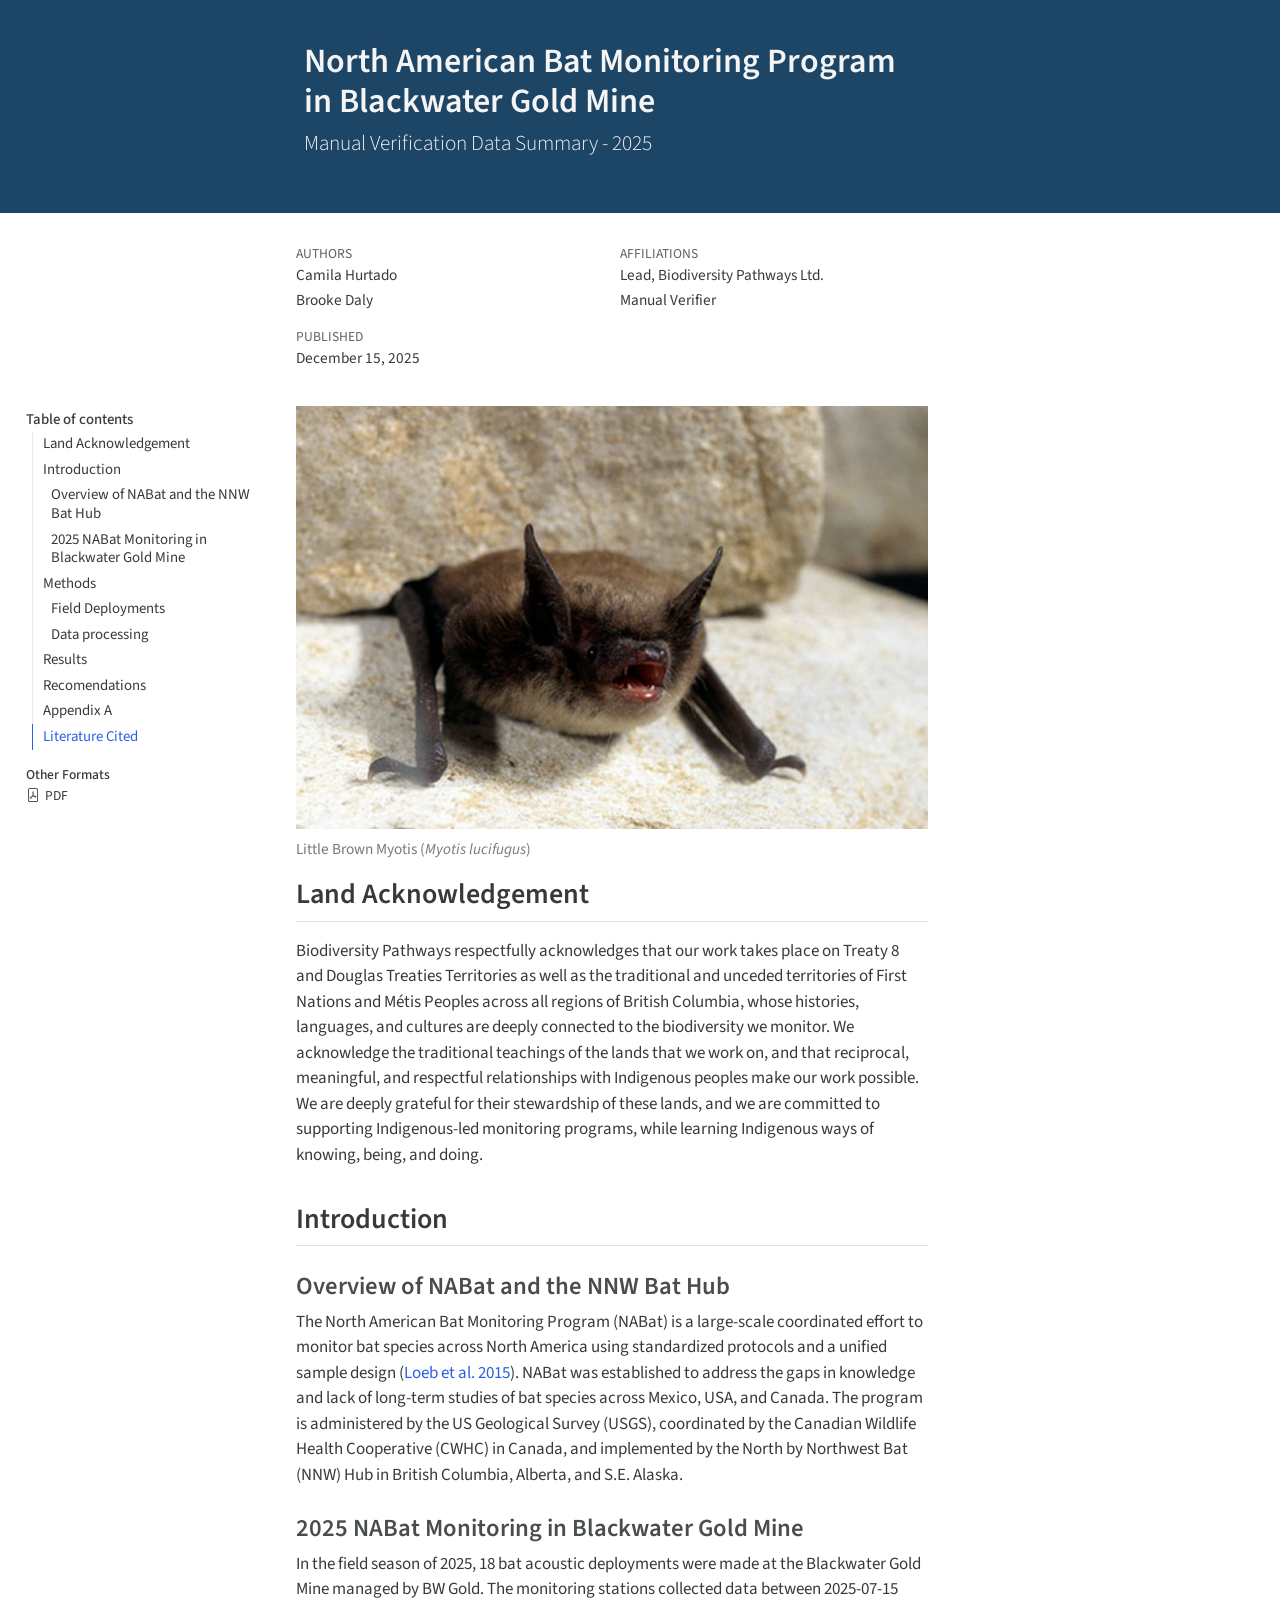
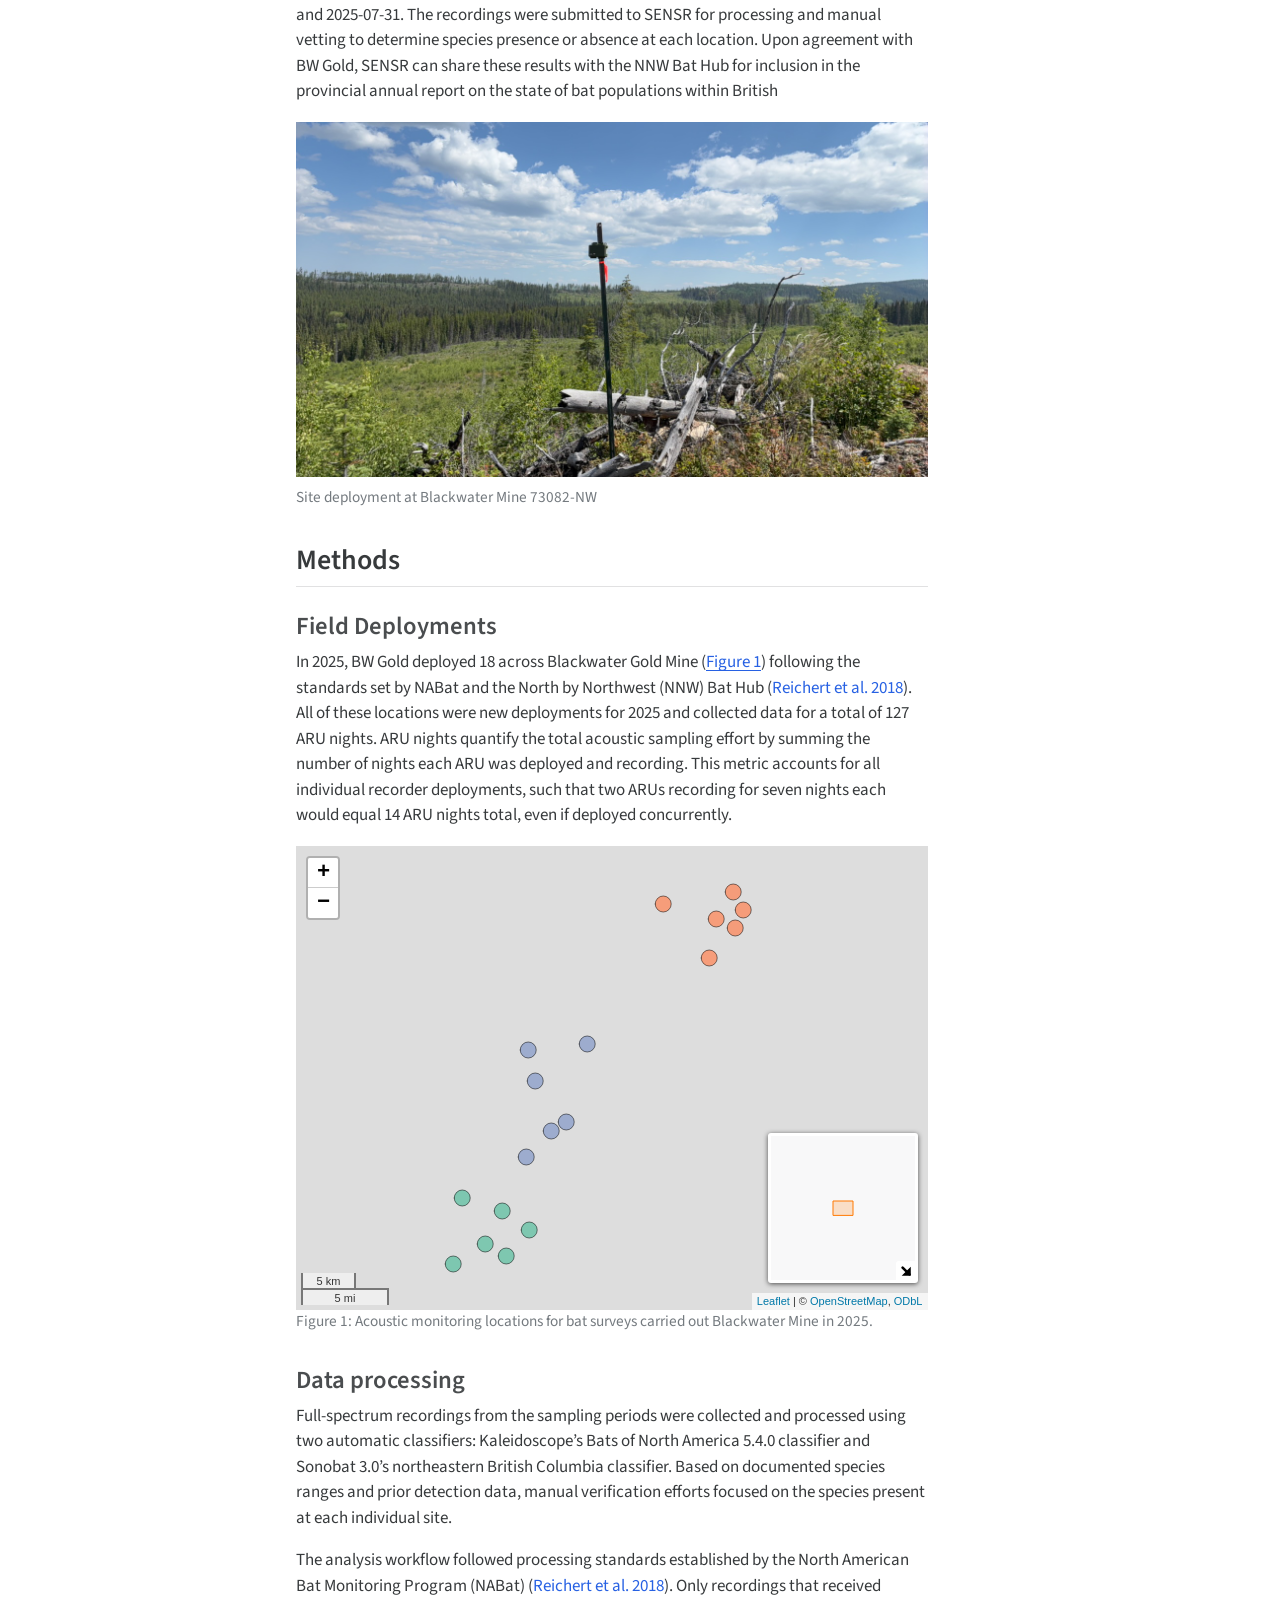
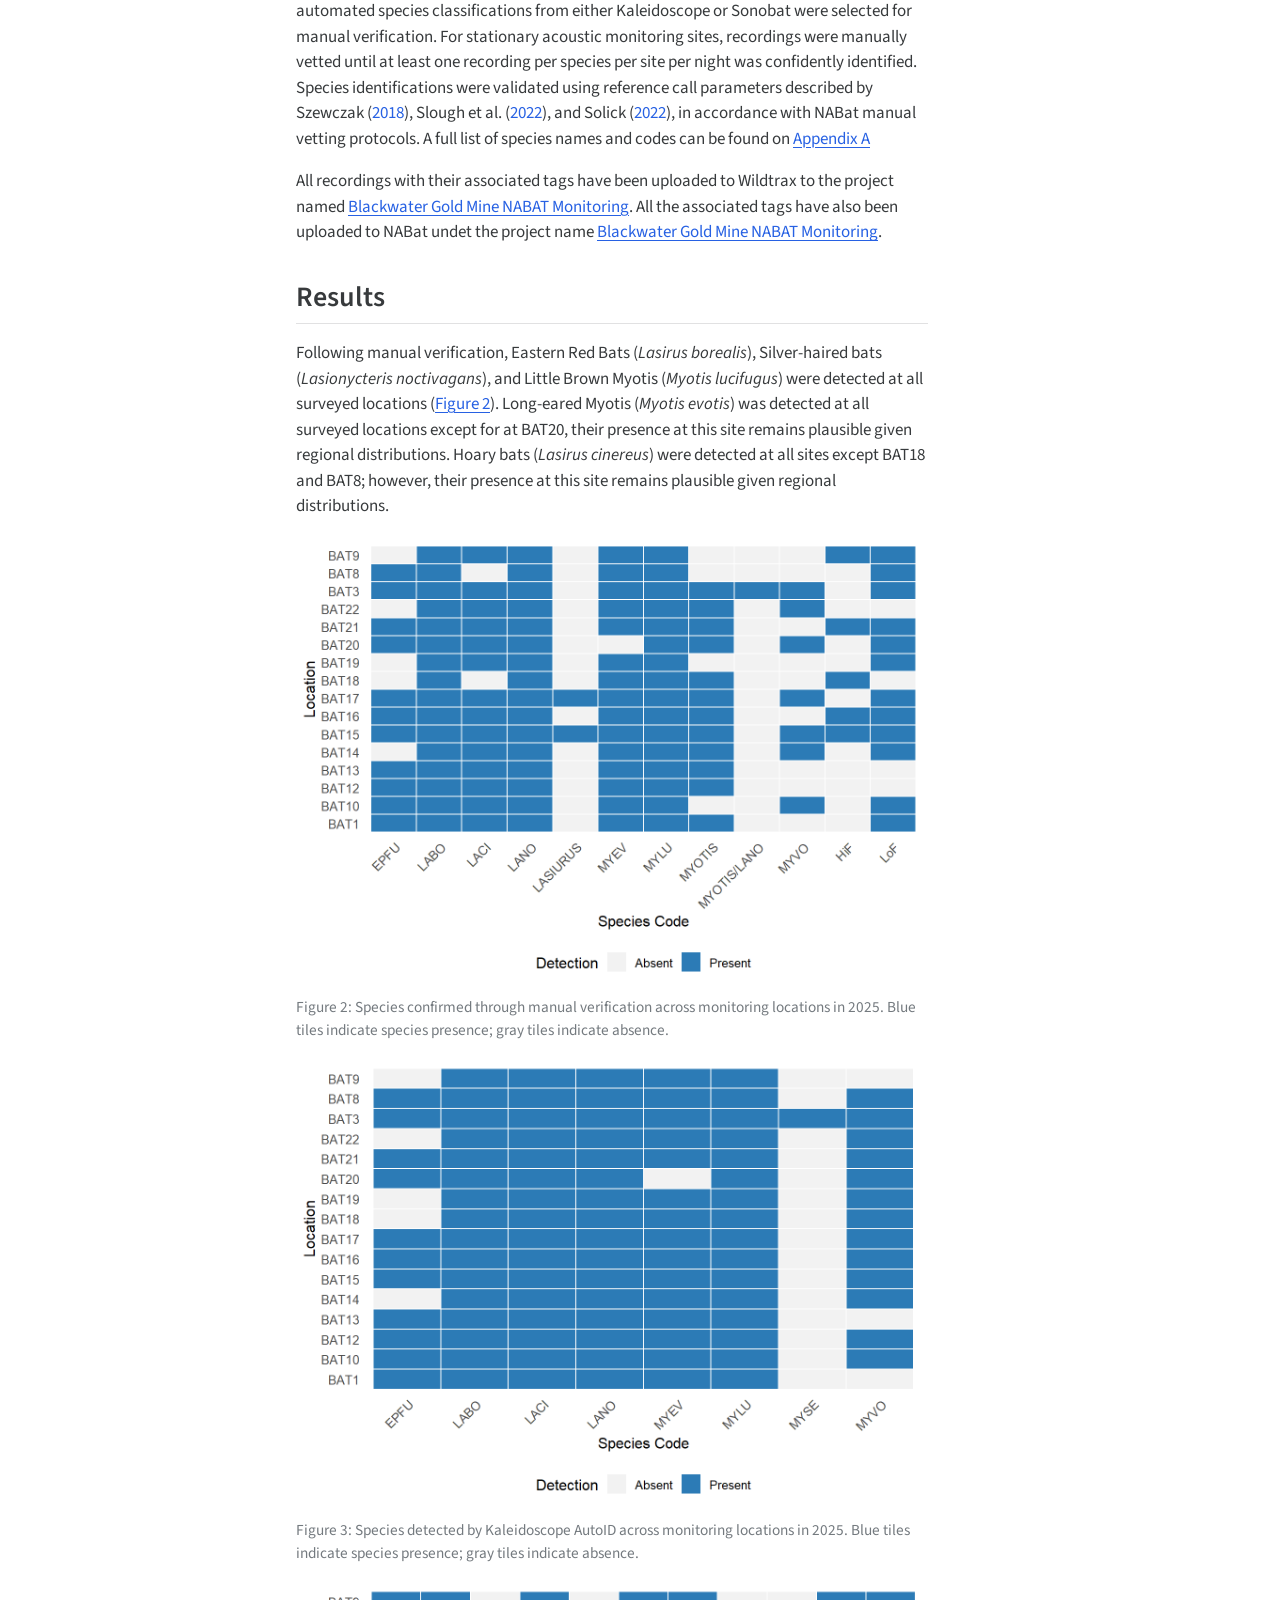
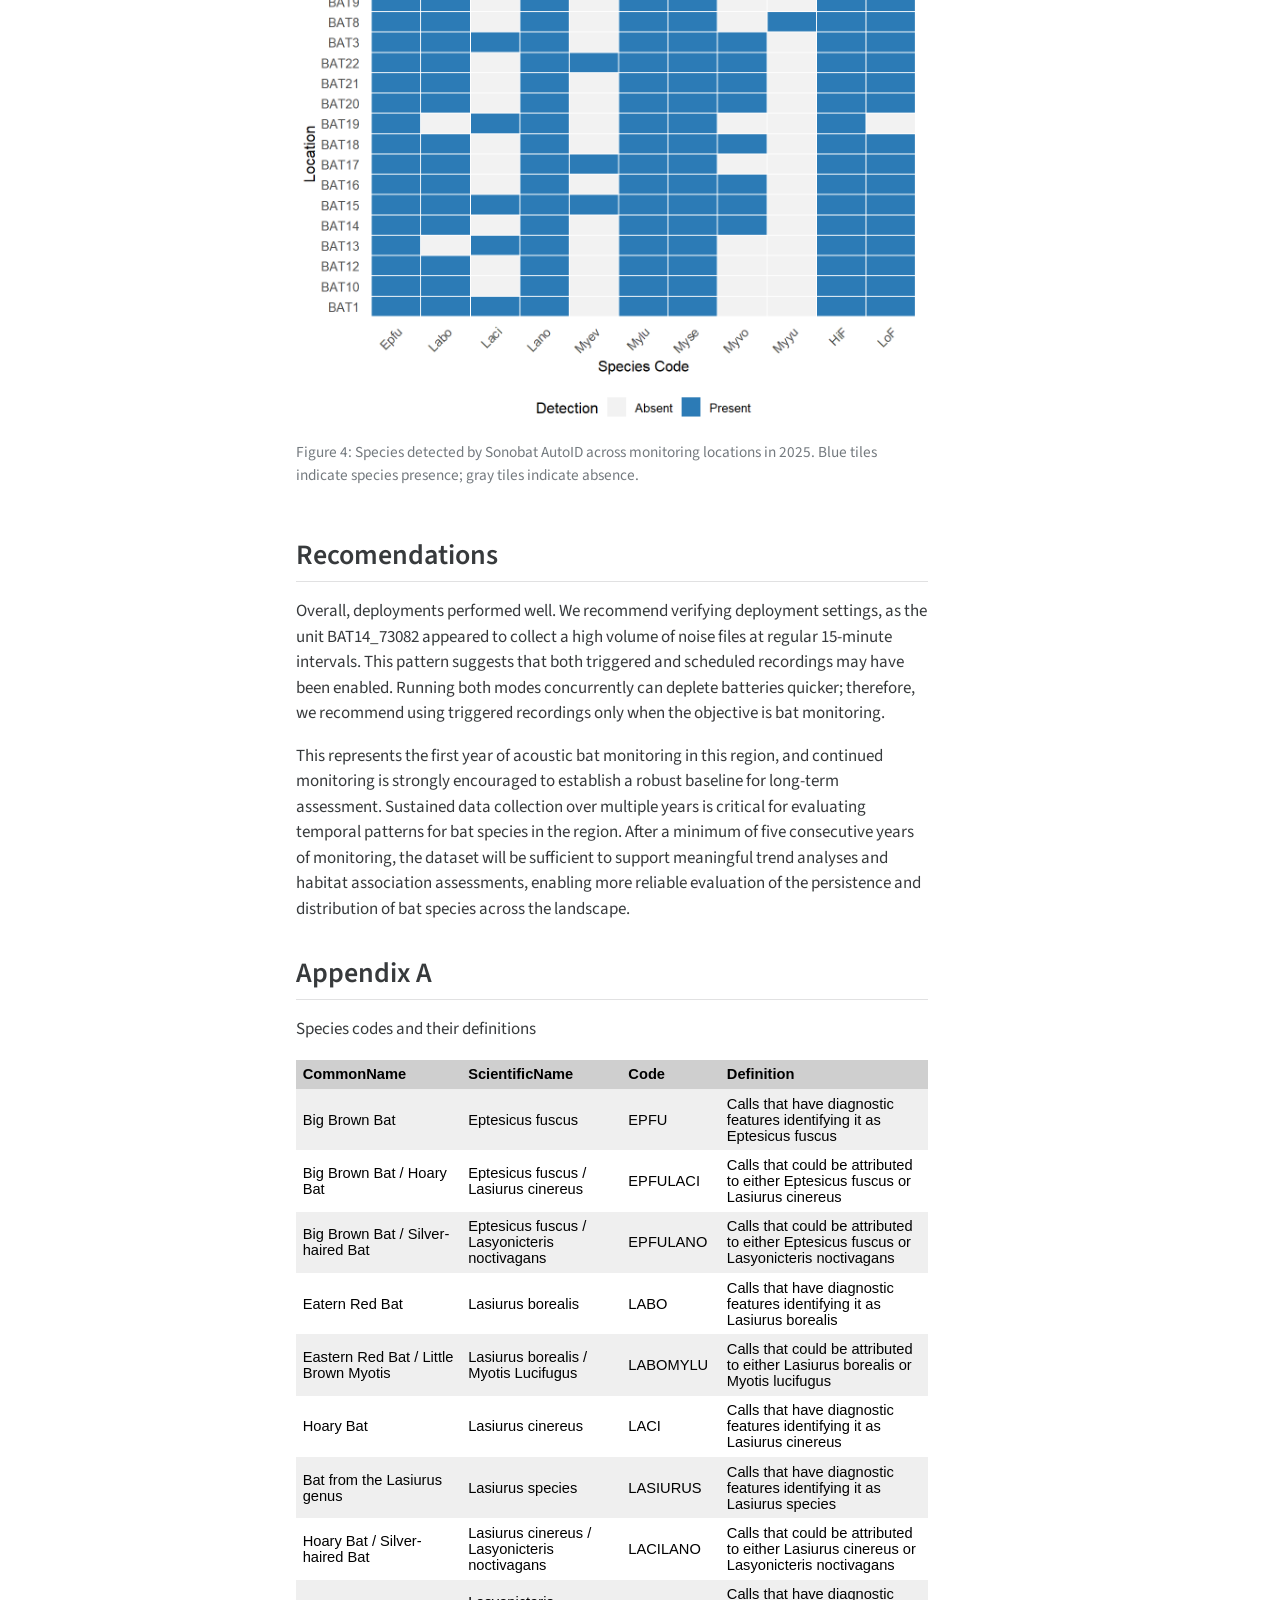
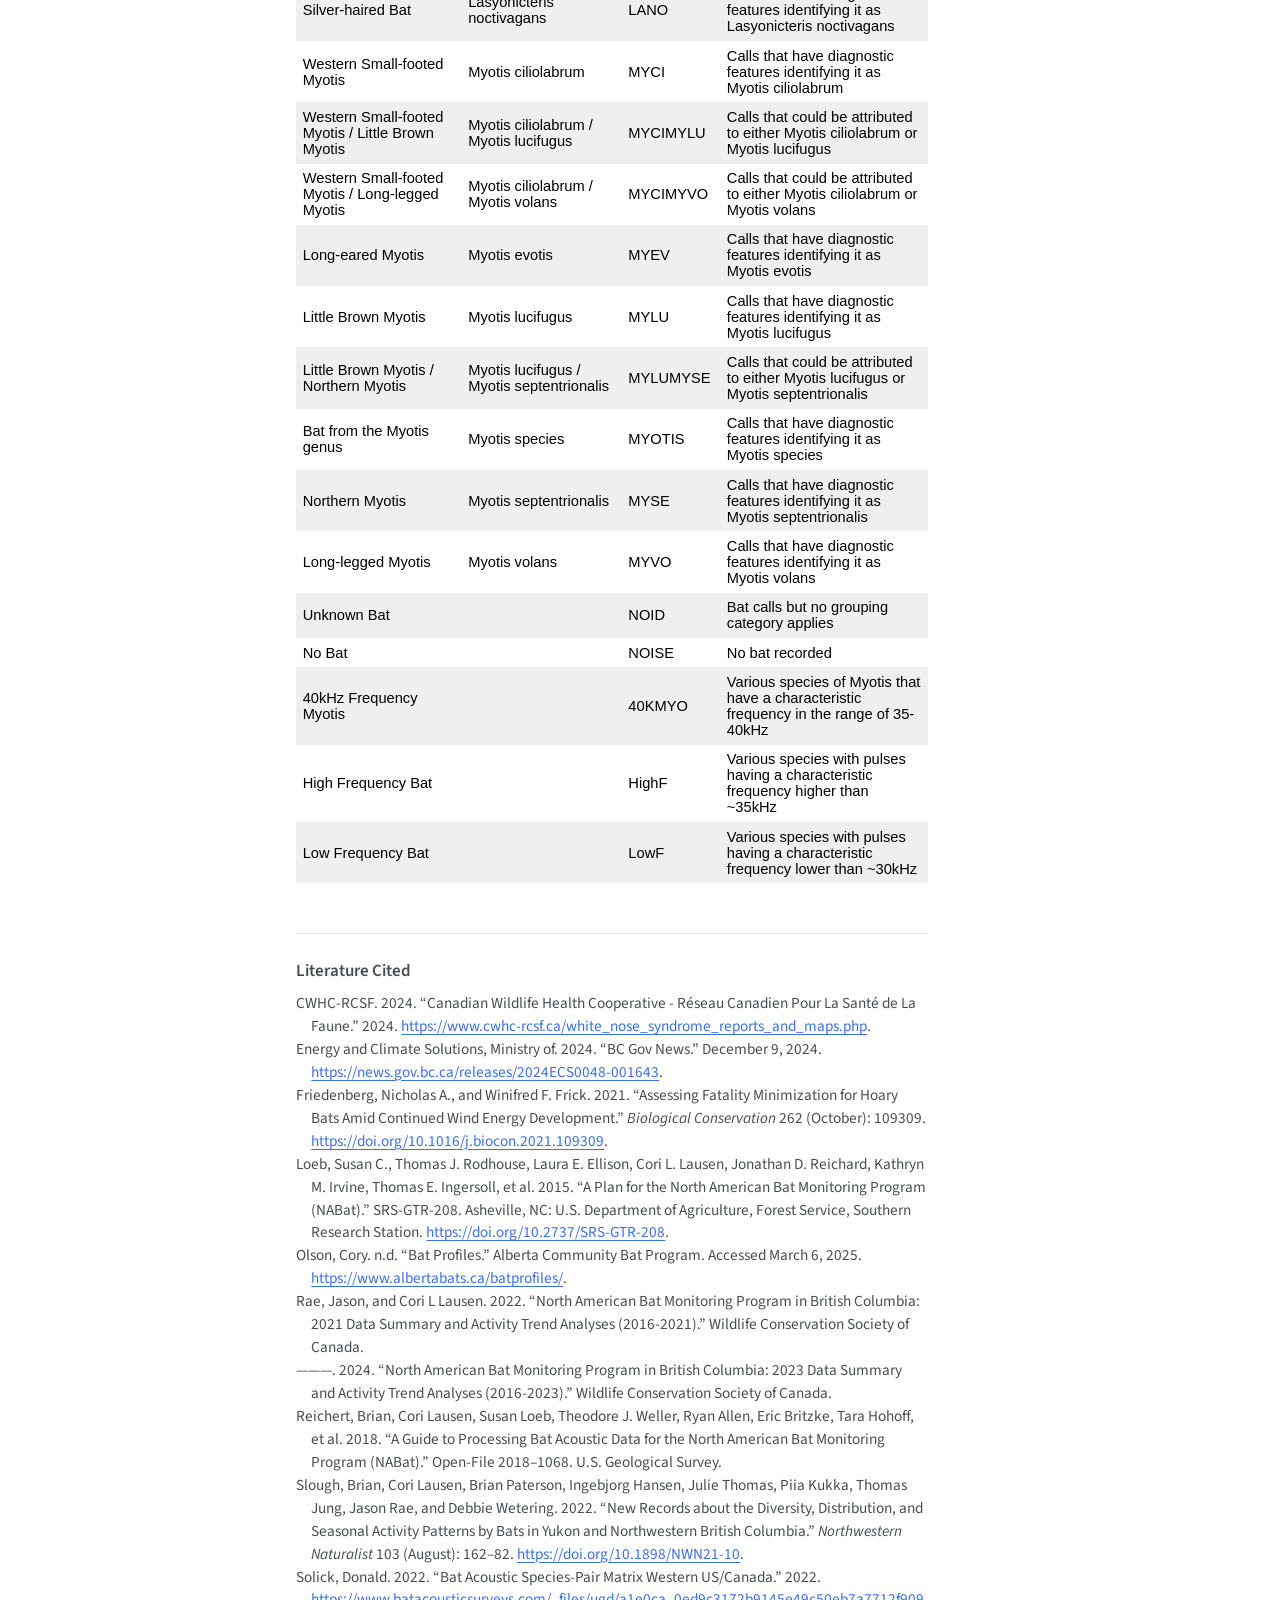
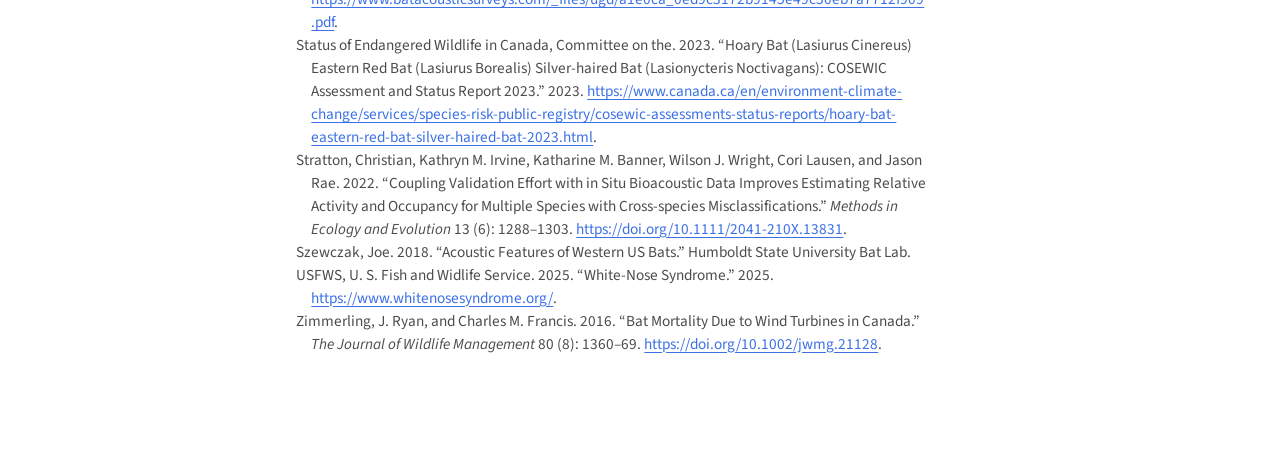
==== commit 6c808b74: "Built site for gh-pages" ====
--- a/2025NABat.html
+++ b/2025NABat.html
@@ -225,8 +225,8 @@
 <div id="fig-monitoring-locations" class="cell-output-display quarto-float quarto-figure quarto-figure-center anchored">
 <figure class="quarto-float quarto-float-fig figure">
 <div aria-describedby="fig-monitoring-locations-caption-0ceaefa1-69ba-4598-a22c-09a6ac19f8ca">
-<div class="leaflet html-widget html-fill-item" id="htmlwidget-dadedef3d9b845a267fa" style="width:100%;height:464px;"></div>
-<script type="application/json" data-for="htmlwidget-dadedef3d9b845a267fa">{"x":{"options":{"crs":{"crsClass":"L.CRS.EPSG3857","code":null,"proj4def":null,"projectedBounds":null,"options":{}}},"calls":[{"method":"addTiles","args":["https://{s}.tile.openstreetmap.org/{z}/{x}/{y}.png",null,null,{"minZoom":0,"maxZoom":18,"tileSize":256,"subdomains":"abc","errorTileUrl":"","tms":false,"noWrap":false,"zoomOffset":0,"zoomReverse":false,"opacity":1,"zIndex":1,"detectRetina":false,"attribution":"&copy; <a href=\"https://openstreetmap.org/copyright/\">OpenStreetMap<\/a>,  <a href=\"https://opendatacommons.org/licenses/odbl/\">ODbL<\/a>"}]},{"method":"addCircleMarkers","args":[[53.50945735,53.47983262,53.20475495,53.24759071,53.21103,53.23232,53.25836,53.2212,53.49444565,53.4996116,53.48719,53.45528352,53.29246997,53.3136938,53.35494478,53.38023385,53.38476012,53.32085605],[-124.5092712,-124.5072932,-124.8939697,-124.8273003,-124.82136,-124.7894,-124.88154,-124.84934,-124.4963607,-124.6057549,-124.5321,-124.5423027,-124.79422,-124.7595831,-124.7809134,-124.7907326,-124.7098274,-124.7386828],8,null,null,{"interactive":true,"className":"","stroke":true,"color":"black","weight":1,"opacity":0.5,"fill":true,"fillColor":["#FC8D62","#FC8D62","#66C2A5","#66C2A5","#66C2A5","#66C2A5","#66C2A5","#66C2A5","#FC8D62","#FC8D62","#FC8D62","#FC8D62","#8DA0CB","#8DA0CB","#8DA0CB","#8DA0CB","#8DA0CB","#8DA0CB"],"fillOpacity":0.8},null,null,["<b>Site:<\/b> SW2 <br> <b>NABat GRTS ID:<\/b> 73082 <br> <b>Deployment Dates:<\/b> 2025-07-15 to 2025-07-22","<b>Site:<\/b> SE <br> <b>NABat GRTS ID:<\/b> 73082 <br> <b>Deployment Dates:<\/b> 2025-07-15 to 2025-07-22","<b>Site:<\/b> SE <br> <b>NABat GRTS ID:<\/b> 2426 <br> <b>Deployment Dates:<\/b> 2025-07-17 to 2025-07-17","<b>Site:<\/b> NW <br> <b>NABat GRTS ID:<\/b> 2426 <br> <b>Deployment Dates:<\/b> 2025-07-17 to 2025-07-24","<b>Site:<\/b> SW <br> <b>NABat GRTS ID:<\/b> 2426 <br> <b>Deployment Dates:<\/b> 2025-07-23 to 2025-07-31","<b>Site:<\/b> SW2 <br> <b>NABat GRTS ID:<\/b> 2426 <br> <b>Deployment Dates:<\/b> 2025-07-23 to 2025-07-31","<b>Site:<\/b> NE <br> <b>NABat GRTS ID:<\/b> 2426 <br> <b>Deployment Dates:<\/b> 2025-07-23 to 2025-07-31","<b>Site:<\/b> SE2 <br> <b>NABat GRTS ID:<\/b> 2426 <br> <b>Deployment Dates:<\/b> 2025-07-23 to 2025-07-31","<b>Site:<\/b> NE <br> <b>NABat GRTS ID:<\/b> 73082 <br> <b>Deployment Dates:<\/b> 2025-07-15 to 2025-07-15","<b>Site:<\/b> NW <br> <b>NABat GRTS ID:<\/b> 73082 <br> <b>Deployment Dates:<\/b> 2025-07-15 to 2025-07-22","<b>Site:<\/b> SW <br> <b>NABat GRTS ID:<\/b> 73082 <br> <b>Deployment Dates:<\/b> 2025-07-15 to 2025-07-22","<b>Site:<\/b> SE2 <br> <b>NABat GRTS ID:<\/b> 73082 <br> <b>Deployment Dates:<\/b> 2025-07-15 to 2025-07-22","<b>Site:<\/b> SW <br> <b>NABat GRTS ID:<\/b> 204154 <br> <b>Deployment Dates:<\/b> 2025-07-16 to 2025-07-23","<b>Site:<\/b> SW2 <br> <b>NABat GRTS ID:<\/b> 204154 <br> <b>Deployment Dates:<\/b> 2025-07-16 to 2025-07-23","<b>Site:<\/b> NW <br> <b>NABat GRTS ID:<\/b> 204154 <br> <b>Deployment Dates:<\/b> 2025-07-16 to 2025-07-23","<b>Site:<\/b> NW2 <br> <b>NABat GRTS ID:<\/b> 204154 <br> <b>Deployment Dates:<\/b> 2025-07-16 to 2025-07-23","<b>Site:<\/b> NE <br> <b>NABat GRTS ID:<\/b> 204154 <br> <b>Deployment Dates:<\/b> 2025-07-16 to 2025-07-16","<b>Site:<\/b> SE <br> <b>NABat GRTS ID:<\/b> 204154 <br> <b>Deployment Dates:<\/b> 2025-07-16 to 2025-07-23"],null,null,{"interactive":false,"permanent":false,"direction":"auto","opacity":1,"offset":[0,0],"textsize":"10px","textOnly":false,"className":"","sticky":true},null]},{"method":"addScaleBar","args":[{"maxWidth":100,"metric":true,"imperial":true,"updateWhenIdle":true,"position":"bottomleft"}]},{"method":"addMiniMap","args":[null,null,"bottomright",150,150,19,19,-5,false,false,false,true,false,false,{"color":"#ff7800","weight":1,"clickable":false},{"color":"#000000","weight":1,"clickable":false,"opacity":0,"fillOpacity":0},{"hideText":"Hide MiniMap","showText":"Show MiniMap"},[]]}],"limits":{"lat":[53.20475495,53.50945735],"lng":[-124.8939697,-124.4963607]}},"evals":[],"jsHooks":[]}</script>
+<div class="leaflet html-widget html-fill-item" id="htmlwidget-ab0bf3e26b92a2392e8d" style="width:100%;height:464px;"></div>
+<script type="application/json" data-for="htmlwidget-ab0bf3e26b92a2392e8d">{"x":{"options":{"crs":{"crsClass":"L.CRS.EPSG3857","code":null,"proj4def":null,"projectedBounds":null,"options":{}}},"calls":[{"method":"addTiles","args":["https://{s}.tile.openstreetmap.org/{z}/{x}/{y}.png",null,null,{"minZoom":0,"maxZoom":18,"tileSize":256,"subdomains":"abc","errorTileUrl":"","tms":false,"noWrap":false,"zoomOffset":0,"zoomReverse":false,"opacity":1,"zIndex":1,"detectRetina":false,"attribution":"&copy; <a href=\"https://openstreetmap.org/copyright/\">OpenStreetMap<\/a>,  <a href=\"https://opendatacommons.org/licenses/odbl/\">ODbL<\/a>"}]},{"method":"addCircleMarkers","args":[[53.50945735,53.47983262,53.20475495,53.24759071,53.21103,53.23232,53.25836,53.2212,53.49444565,53.4996116,53.48719,53.45528352,53.29246997,53.3136938,53.35494478,53.38023385,53.38476012,53.32085605],[-124.5092712,-124.5072932,-124.8939697,-124.8273003,-124.82136,-124.7894,-124.88154,-124.84934,-124.4963607,-124.6057549,-124.5321,-124.5423027,-124.79422,-124.7595831,-124.7809134,-124.7907326,-124.7098274,-124.7386828],8,null,null,{"interactive":true,"className":"","stroke":true,"color":"black","weight":1,"opacity":0.5,"fill":true,"fillColor":["#FC8D62","#FC8D62","#66C2A5","#66C2A5","#66C2A5","#66C2A5","#66C2A5","#66C2A5","#FC8D62","#FC8D62","#FC8D62","#FC8D62","#8DA0CB","#8DA0CB","#8DA0CB","#8DA0CB","#8DA0CB","#8DA0CB"],"fillOpacity":0.8},null,null,["<b>Site:<\/b> SW2 <br> <b>NABat GRTS ID:<\/b> 73082 <br> <b>Deployment Dates:<\/b> 2025-07-15 to 2025-07-22","<b>Site:<\/b> SE <br> <b>NABat GRTS ID:<\/b> 73082 <br> <b>Deployment Dates:<\/b> 2025-07-15 to 2025-07-22","<b>Site:<\/b> SE <br> <b>NABat GRTS ID:<\/b> 2426 <br> <b>Deployment Dates:<\/b> 2025-07-17 to 2025-07-17","<b>Site:<\/b> NW <br> <b>NABat GRTS ID:<\/b> 2426 <br> <b>Deployment Dates:<\/b> 2025-07-17 to 2025-07-24","<b>Site:<\/b> SW <br> <b>NABat GRTS ID:<\/b> 2426 <br> <b>Deployment Dates:<\/b> 2025-07-23 to 2025-07-31","<b>Site:<\/b> SW2 <br> <b>NABat GRTS ID:<\/b> 2426 <br> <b>Deployment Dates:<\/b> 2025-07-23 to 2025-07-31","<b>Site:<\/b> NE <br> <b>NABat GRTS ID:<\/b> 2426 <br> <b>Deployment Dates:<\/b> 2025-07-23 to 2025-07-31","<b>Site:<\/b> SE2 <br> <b>NABat GRTS ID:<\/b> 2426 <br> <b>Deployment Dates:<\/b> 2025-07-23 to 2025-07-31","<b>Site:<\/b> NE <br> <b>NABat GRTS ID:<\/b> 73082 <br> <b>Deployment Dates:<\/b> 2025-07-15 to 2025-07-15","<b>Site:<\/b> NW <br> <b>NABat GRTS ID:<\/b> 73082 <br> <b>Deployment Dates:<\/b> 2025-07-15 to 2025-07-22","<b>Site:<\/b> SW <br> <b>NABat GRTS ID:<\/b> 73082 <br> <b>Deployment Dates:<\/b> 2025-07-15 to 2025-07-22","<b>Site:<\/b> SE2 <br> <b>NABat GRTS ID:<\/b> 73082 <br> <b>Deployment Dates:<\/b> 2025-07-15 to 2025-07-22","<b>Site:<\/b> SW <br> <b>NABat GRTS ID:<\/b> 204154 <br> <b>Deployment Dates:<\/b> 2025-07-16 to 2025-07-23","<b>Site:<\/b> SW2 <br> <b>NABat GRTS ID:<\/b> 204154 <br> <b>Deployment Dates:<\/b> 2025-07-16 to 2025-07-23","<b>Site:<\/b> NW <br> <b>NABat GRTS ID:<\/b> 204154 <br> <b>Deployment Dates:<\/b> 2025-07-16 to 2025-07-23","<b>Site:<\/b> NW2 <br> <b>NABat GRTS ID:<\/b> 204154 <br> <b>Deployment Dates:<\/b> 2025-07-16 to 2025-07-23","<b>Site:<\/b> NE <br> <b>NABat GRTS ID:<\/b> 204154 <br> <b>Deployment Dates:<\/b> 2025-07-16 to 2025-07-16","<b>Site:<\/b> SE <br> <b>NABat GRTS ID:<\/b> 204154 <br> <b>Deployment Dates:<\/b> 2025-07-16 to 2025-07-23"],null,null,{"interactive":false,"permanent":false,"direction":"auto","opacity":1,"offset":[0,0],"textsize":"10px","textOnly":false,"className":"","sticky":true},null]},{"method":"addScaleBar","args":[{"maxWidth":100,"metric":true,"imperial":true,"updateWhenIdle":true,"position":"bottomleft"}]},{"method":"addMiniMap","args":[null,null,"bottomright",150,150,19,19,-5,false,false,false,true,false,false,{"color":"#ff7800","weight":1,"clickable":false},{"color":"#000000","weight":1,"clickable":false,"opacity":0,"fillOpacity":0},{"hideText":"Hide MiniMap","showText":"Show MiniMap"},[]]}],"limits":{"lat":[53.20475495,53.50945735],"lng":[-124.8939697,-124.4963607]}},"evals":[],"jsHooks":[]}</script>
 </div>
 <figcaption class="quarto-float-caption-bottom quarto-float-caption quarto-float-fig" id="fig-monitoring-locations-caption-0ceaefa1-69ba-4598-a22c-09a6ac19f8ca">
 Figure&nbsp;1: Acoustic monitoring locations for bat surveys carried out Blackwater Mine in 2025.
@@ -300,7 +300,7 @@
 <p>Species codes and their definitions</p>
 <div class="cell">
 <div class="cell-output-display">
-<div class="tabwid"><style>.cl-859b672c{}.cl-858b2f2e{font-family:'Arial';font-size:11pt;font-weight:bold;font-style:normal;text-decoration:none;color:rgba(0, 0, 0, 1.00);background-color:transparent;}.cl-858b2f38{font-family:'Arial';font-size:11pt;font-weight:normal;font-style:normal;text-decoration:none;color:rgba(0, 0, 0, 1.00);background-color:transparent;}.cl-8590af76{margin:0;text-align:left;border-bottom: 0 solid rgba(0, 0, 0, 1.00);border-top: 0 solid rgba(0, 0, 0, 1.00);border-left: 0 solid rgba(0, 0, 0, 1.00);border-right: 0 solid rgba(0, 0, 0, 1.00);padding-bottom:5pt;padding-top:5pt;padding-left:5pt;padding-right:5pt;line-height: 1;background-color:transparent;}.cl-859471a6{width:3.699in;background-color:rgba(207, 207, 207, 1.00);vertical-align: middle;border-bottom: 0 solid rgba(0, 0, 0, 1.00);border-top: 0 solid rgba(0, 0, 0, 1.00);border-left: 0 solid rgba(0, 0, 0, 1.00);border-right: 0 solid rgba(0, 0, 0, 1.00);margin-bottom:0;margin-top:0;margin-left:0;margin-right:0;}.cl-859471ba{width:3.359in;background-color:rgba(207, 207, 207, 1.00);vertical-align: middle;border-bottom: 0 solid rgba(0, 0, 0, 1.00);border-top: 0 solid rgba(0, 0, 0, 1.00);border-left: 0 solid rgba(0, 0, 0, 1.00);border-right: 0 solid rgba(0, 0, 0, 1.00);margin-bottom:0;margin-top:0;margin-left:0;margin-right:0;}.cl-859471bb{width:1.143in;background-color:rgba(207, 207, 207, 1.00);vertical-align: middle;border-bottom: 0 solid rgba(0, 0, 0, 1.00);border-top: 0 solid rgba(0, 0, 0, 1.00);border-left: 0 solid rgba(0, 0, 0, 1.00);border-right: 0 solid rgba(0, 0, 0, 1.00);margin-bottom:0;margin-top:0;margin-left:0;margin-right:0;}.cl-859471bc{width:6.187in;background-color:rgba(207, 207, 207, 1.00);vertical-align: middle;border-bottom: 0 solid rgba(0, 0, 0, 1.00);border-top: 0 solid rgba(0, 0, 0, 1.00);border-left: 0 solid rgba(0, 0, 0, 1.00);border-right: 0 solid rgba(0, 0, 0, 1.00);margin-bottom:0;margin-top:0;margin-left:0;margin-right:0;}.cl-859471c4{width:3.699in;background-color:rgba(239, 239, 239, 1.00);vertical-align: middle;border-bottom: 0 solid rgba(0, 0, 0, 1.00);border-top: 0 solid rgba(0, 0, 0, 1.00);border-left: 0 solid rgba(0, 0, 0, 1.00);border-right: 0 solid rgba(0, 0, 0, 1.00);margin-bottom:0;margin-top:0;margin-left:0;margin-right:0;}.cl-859471c5{width:3.359in;background-color:rgba(239, 239, 239, 1.00);vertical-align: middle;border-bottom: 0 solid rgba(0, 0, 0, 1.00);border-top: 0 solid rgba(0, 0, 0, 1.00);border-left: 0 solid rgba(0, 0, 0, 1.00);border-right: 0 solid rgba(0, 0, 0, 1.00);margin-bottom:0;margin-top:0;margin-left:0;margin-right:0;}.cl-859471ce{width:1.143in;background-color:rgba(239, 239, 239, 1.00);vertical-align: middle;border-bottom: 0 solid rgba(0, 0, 0, 1.00);border-top: 0 solid rgba(0, 0, 0, 1.00);border-left: 0 solid rgba(0, 0, 0, 1.00);border-right: 0 solid rgba(0, 0, 0, 1.00);margin-bottom:0;margin-top:0;margin-left:0;margin-right:0;}.cl-859471cf{width:6.187in;background-color:rgba(239, 239, 239, 1.00);vertical-align: middle;border-bottom: 0 solid rgba(0, 0, 0, 1.00);border-top: 0 solid rgba(0, 0, 0, 1.00);border-left: 0 solid rgba(0, 0, 0, 1.00);border-right: 0 solid rgba(0, 0, 0, 1.00);margin-bottom:0;margin-top:0;margin-left:0;margin-right:0;}.cl-859471d8{width:3.699in;background-color:transparent;vertical-align: middle;border-bottom: 0 solid rgba(0, 0, 0, 1.00);border-top: 0 solid rgba(0, 0, 0, 1.00);border-left: 0 solid rgba(0, 0, 0, 1.00);border-right: 0 solid rgba(0, 0, 0, 1.00);margin-bottom:0;margin-top:0;margin-left:0;margin-right:0;}.cl-859471d9{width:3.359in;background-color:transparent;vertical-align: middle;border-bottom: 0 solid rgba(0, 0, 0, 1.00);border-top: 0 solid rgba(0, 0, 0, 1.00);border-left: 0 solid rgba(0, 0, 0, 1.00);border-right: 0 solid rgba(0, 0, 0, 1.00);margin-bottom:0;margin-top:0;margin-left:0;margin-right:0;}.cl-859471e2{width:1.143in;background-color:transparent;vertical-align: middle;border-bottom: 0 solid rgba(0, 0, 0, 1.00);border-top: 0 solid rgba(0, 0, 0, 1.00);border-left: 0 solid rgba(0, 0, 0, 1.00);border-right: 0 solid rgba(0, 0, 0, 1.00);margin-bottom:0;margin-top:0;margin-left:0;margin-right:0;}.cl-859471ec{width:6.187in;background-color:transparent;vertical-align: middle;border-bottom: 0 solid rgba(0, 0, 0, 1.00);border-top: 0 solid rgba(0, 0, 0, 1.00);border-left: 0 solid rgba(0, 0, 0, 1.00);border-right: 0 solid rgba(0, 0, 0, 1.00);margin-bottom:0;margin-top:0;margin-left:0;margin-right:0;}.cl-859471f6{width:3.699in;background-color:rgba(239, 239, 239, 1.00);vertical-align: middle;border-bottom: 0 solid rgba(0, 0, 0, 1.00);border-top: 0 solid rgba(0, 0, 0, 1.00);border-left: 0 solid rgba(0, 0, 0, 1.00);border-right: 0 solid rgba(0, 0, 0, 1.00);margin-bottom:0;margin-top:0;margin-left:0;margin-right:0;}.cl-859471f7{width:3.359in;background-color:rgba(239, 239, 239, 1.00);vertical-align: middle;border-bottom: 0 solid rgba(0, 0, 0, 1.00);border-top: 0 solid rgba(0, 0, 0, 1.00);border-left: 0 solid rgba(0, 0, 0, 1.00);border-right: 0 solid rgba(0, 0, 0, 1.00);margin-bottom:0;margin-top:0;margin-left:0;margin-right:0;}.cl-859471f8{width:1.143in;background-color:rgba(239, 239, 239, 1.00);vertical-align: middle;border-bottom: 0 solid rgba(0, 0, 0, 1.00);border-top: 0 solid rgba(0, 0, 0, 1.00);border-left: 0 solid rgba(0, 0, 0, 1.00);border-right: 0 solid rgba(0, 0, 0, 1.00);margin-bottom:0;margin-top:0;margin-left:0;margin-right:0;}.cl-85947200{width:6.187in;background-color:rgba(239, 239, 239, 1.00);vertical-align: middle;border-bottom: 0 solid rgba(0, 0, 0, 1.00);border-top: 0 solid rgba(0, 0, 0, 1.00);border-left: 0 solid rgba(0, 0, 0, 1.00);border-right: 0 solid rgba(0, 0, 0, 1.00);margin-bottom:0;margin-top:0;margin-left:0;margin-right:0;}.cl-85947201{width:3.699in;background-color:transparent;vertical-align: middle;border-bottom: 0 solid rgba(0, 0, 0, 1.00);border-top: 0 solid rgba(0, 0, 0, 1.00);border-left: 0 solid rgba(0, 0, 0, 1.00);border-right: 0 solid rgba(0, 0, 0, 1.00);margin-bottom:0;margin-top:0;margin-left:0;margin-right:0;}.cl-8594720a{width:3.359in;background-color:transparent;vertical-align: middle;border-bottom: 0 solid rgba(0, 0, 0, 1.00);border-top: 0 solid rgba(0, 0, 0, 1.00);border-left: 0 solid rgba(0, 0, 0, 1.00);border-right: 0 solid rgba(0, 0, 0, 1.00);margin-bottom:0;margin-top:0;margin-left:0;margin-right:0;}.cl-85947214{width:1.143in;background-color:transparent;vertical-align: middle;border-bottom: 0 solid rgba(0, 0, 0, 1.00);border-top: 0 solid rgba(0, 0, 0, 1.00);border-left: 0 solid rgba(0, 0, 0, 1.00);border-right: 0 solid rgba(0, 0, 0, 1.00);margin-bottom:0;margin-top:0;margin-left:0;margin-right:0;}.cl-85947215{width:6.187in;background-color:transparent;vertical-align: middle;border-bottom: 0 solid rgba(0, 0, 0, 1.00);border-top: 0 solid rgba(0, 0, 0, 1.00);border-left: 0 solid rgba(0, 0, 0, 1.00);border-right: 0 solid rgba(0, 0, 0, 1.00);margin-bottom:0;margin-top:0;margin-left:0;margin-right:0;}</style><table data-quarto-disable-processing="true" class="cl-859b672c"><thead><tr style="overflow-wrap:break-word;"><th class="cl-859471a6"><p class="cl-8590af76"><span class="cl-858b2f2e">CommonName</span></p></th><th class="cl-859471ba"><p class="cl-8590af76"><span class="cl-858b2f2e">ScientificName</span></p></th><th class="cl-859471bb"><p class="cl-8590af76"><span class="cl-858b2f2e">Code</span></p></th><th class="cl-859471bc"><p class="cl-8590af76"><span class="cl-858b2f2e">Definition</span></p></th></tr></thead><tbody><tr style="overflow-wrap:break-word;"><td class="cl-859471c4"><p class="cl-8590af76"><span class="cl-858b2f38">Big Brown Bat</span></p></td><td class="cl-859471c5"><p class="cl-8590af76"><span class="cl-858b2f38">Eptesicus fuscus</span></p></td><td class="cl-859471ce"><p class="cl-8590af76"><span class="cl-858b2f38">EPFU</span></p></td><td class="cl-859471cf"><p class="cl-8590af76"><span class="cl-858b2f38">Calls that have diagnostic features identifying it as Eptesicus fuscus</span></p></td></tr><tr style="overflow-wrap:break-word;"><td class="cl-859471d8"><p class="cl-8590af76"><span class="cl-858b2f38">Big Brown Bat / Hoary Bat</span></p></td><td class="cl-859471d9"><p class="cl-8590af76"><span class="cl-858b2f38">Eptesicus fuscus / Lasiurus cinereus</span></p></td><td class="cl-859471e2"><p class="cl-8590af76"><span class="cl-858b2f38">EPFULACI</span></p></td><td class="cl-859471ec"><p class="cl-8590af76"><span class="cl-858b2f38">Calls that could be attributed to either Eptesicus fuscus or Lasiurus cinereus</span></p></td></tr><tr style="overflow-wrap:break-word;"><td class="cl-859471c4"><p class="cl-8590af76"><span class="cl-858b2f38">Big Brown Bat / Silver-haired Bat</span></p></td><td class="cl-859471c5"><p class="cl-8590af76"><span class="cl-858b2f38">Eptesicus fuscus / Lasyonicteris noctivagans</span></p></td><td class="cl-859471ce"><p class="cl-8590af76"><span class="cl-858b2f38">EPFULANO</span></p></td><td class="cl-859471cf"><p class="cl-8590af76"><span class="cl-858b2f38">Calls that could be attributed to either Eptesicus fuscus or Lasyonicteris noctivagans</span></p></td></tr><tr style="overflow-wrap:break-word;"><td class="cl-859471d8"><p class="cl-8590af76"><span class="cl-858b2f38">Eatern Red Bat</span></p></td><td class="cl-859471d9"><p class="cl-8590af76"><span class="cl-858b2f38">Lasiurus borealis</span></p></td><td class="cl-859471e2"><p class="cl-8590af76"><span class="cl-858b2f38">LABO</span></p></td><td class="cl-859471ec"><p class="cl-8590af76"><span class="cl-858b2f38">Calls that have diagnostic features identifying it as Lasiurus borealis</span></p></td></tr><tr style="overflow-wrap:break-word;"><td class="cl-859471c4"><p class="cl-8590af76"><span class="cl-858b2f38">Eastern Red Bat / Little Brown Myotis</span></p></td><td class="cl-859471c5"><p class="cl-8590af76"><span class="cl-858b2f38">Lasiurus borealis / Myotis Lucifugus</span></p></td><td class="cl-859471ce"><p class="cl-8590af76"><span class="cl-858b2f38">LABOMYLU</span></p></td><td class="cl-859471cf"><p class="cl-8590af76"><span class="cl-858b2f38">Calls that could be attributed to either Lasiurus borealis or Myotis lucifugus</span></p></td></tr><tr style="overflow-wrap:break-word;"><td class="cl-859471d8"><p class="cl-8590af76"><span class="cl-858b2f38">Hoary Bat</span></p></td><td class="cl-859471d9"><p class="cl-8590af76"><span class="cl-858b2f38">Lasiurus cinereus</span></p></td><td class="cl-859471e2"><p class="cl-8590af76"><span class="cl-858b2f38">LACI</span></p></td><td class="cl-859471ec"><p class="cl-8590af76"><span class="cl-858b2f38">Calls that have diagnostic features identifying it as Lasiurus cinereus</span></p></td></tr><tr style="overflow-wrap:break-word;"><td class="cl-859471c4"><p class="cl-8590af76"><span class="cl-858b2f38">Bat from the Lasiurus genus</span></p></td><td class="cl-859471c5"><p class="cl-8590af76"><span class="cl-858b2f38">Lasiurus species</span></p></td><td class="cl-859471ce"><p class="cl-8590af76"><span class="cl-858b2f38">LASIURUS</span></p></td><td class="cl-859471cf"><p class="cl-8590af76"><span class="cl-858b2f38">Calls that have diagnostic features identifying it as Lasiurus species</span></p></td></tr><tr style="overflow-wrap:break-word;"><td class="cl-859471d8"><p class="cl-8590af76"><span class="cl-858b2f38">Hoary Bat / Silver-haired Bat</span></p></td><td class="cl-859471d9"><p class="cl-8590af76"><span class="cl-858b2f38">Lasiurus cinereus / Lasyonicteris noctivagans</span></p></td><td class="cl-859471e2"><p class="cl-8590af76"><span class="cl-858b2f38">LACILANO</span></p></td><td class="cl-859471ec"><p class="cl-8590af76"><span class="cl-858b2f38">Calls that could be attributed to either Lasiurus cinereus or Lasyonicteris noctivagans</span></p></td></tr><tr style="overflow-wrap:break-word;"><td class="cl-859471c4"><p class="cl-8590af76"><span class="cl-858b2f38">Silver-haired Bat</span></p></td><td class="cl-859471c5"><p class="cl-8590af76"><span class="cl-858b2f38">Lasyonicteris noctivagans</span></p></td><td class="cl-859471ce"><p class="cl-8590af76"><span class="cl-858b2f38">LANO</span></p></td><td class="cl-859471cf"><p class="cl-8590af76"><span class="cl-858b2f38">Calls that have diagnostic features identifying it as Lasyonicteris noctivagans</span></p></td></tr><tr style="overflow-wrap:break-word;"><td class="cl-859471d8"><p class="cl-8590af76"><span class="cl-858b2f38">Western Small-footed Myotis</span></p></td><td class="cl-859471d9"><p class="cl-8590af76"><span class="cl-858b2f38">Myotis ciliolabrum</span></p></td><td class="cl-859471e2"><p class="cl-8590af76"><span class="cl-858b2f38">MYCI</span></p></td><td class="cl-859471ec"><p class="cl-8590af76"><span class="cl-858b2f38">Calls that have diagnostic features identifying it as Myotis ciliolabrum</span></p></td></tr><tr style="overflow-wrap:break-word;"><td class="cl-859471c4"><p class="cl-8590af76"><span class="cl-858b2f38">Western Small-footed Myotis / Little Brown Myotis</span></p></td><td class="cl-859471c5"><p class="cl-8590af76"><span class="cl-858b2f38">Myotis ciliolabrum / Myotis lucifugus</span></p></td><td class="cl-859471ce"><p class="cl-8590af76"><span class="cl-858b2f38">MYCIMYLU</span></p></td><td class="cl-859471cf"><p class="cl-8590af76"><span class="cl-858b2f38">Calls that could be attributed to either Myotis ciliolabrum or Myotis lucifugus</span></p></td></tr><tr style="overflow-wrap:break-word;"><td class="cl-859471d8"><p class="cl-8590af76"><span class="cl-858b2f38">Western Small-footed Myotis / Long-legged Myotis</span></p></td><td class="cl-859471d9"><p class="cl-8590af76"><span class="cl-858b2f38">Myotis ciliolabrum / Myotis volans</span></p></td><td class="cl-859471e2"><p class="cl-8590af76"><span class="cl-858b2f38">MYCIMYVO</span></p></td><td class="cl-859471ec"><p class="cl-8590af76"><span class="cl-858b2f38">Calls that could be attributed to either Myotis ciliolabrum or Myotis volans</span></p></td></tr><tr style="overflow-wrap:break-word;"><td class="cl-859471c4"><p class="cl-8590af76"><span class="cl-858b2f38">Long-eared Myotis</span></p></td><td class="cl-859471c5"><p class="cl-8590af76"><span class="cl-858b2f38">Myotis evotis</span></p></td><td class="cl-859471ce"><p class="cl-8590af76"><span class="cl-858b2f38">MYEV</span></p></td><td class="cl-859471cf"><p class="cl-8590af76"><span class="cl-858b2f38">Calls that have diagnostic features identifying it as Myotis evotis</span></p></td></tr><tr style="overflow-wrap:break-word;"><td class="cl-859471d8"><p class="cl-8590af76"><span class="cl-858b2f38">Little Brown Myotis</span></p></td><td class="cl-859471d9"><p class="cl-8590af76"><span class="cl-858b2f38">Myotis lucifugus</span></p></td><td class="cl-859471e2"><p class="cl-8590af76"><span class="cl-858b2f38">MYLU</span></p></td><td class="cl-859471ec"><p class="cl-8590af76"><span class="cl-858b2f38">Calls that have diagnostic features identifying it as Myotis lucifugus</span></p></td></tr><tr style="overflow-wrap:break-word;"><td class="cl-859471c4"><p class="cl-8590af76"><span class="cl-858b2f38">Little Brown Myotis / Northern Myotis</span></p></td><td class="cl-859471c5"><p class="cl-8590af76"><span class="cl-858b2f38">Myotis lucifugus / Myotis septentrionalis</span></p></td><td class="cl-859471ce"><p class="cl-8590af76"><span class="cl-858b2f38">MYLUMYSE</span></p></td><td class="cl-859471cf"><p class="cl-8590af76"><span class="cl-858b2f38">Calls that could be attributed to either Myotis lucifugus or Myotis septentrionalis</span></p></td></tr><tr style="overflow-wrap:break-word;"><td class="cl-859471d8"><p class="cl-8590af76"><span class="cl-858b2f38">Bat from the Myotis genus</span></p></td><td class="cl-859471d9"><p class="cl-8590af76"><span class="cl-858b2f38">Myotis species</span></p></td><td class="cl-859471e2"><p class="cl-8590af76"><span class="cl-858b2f38">MYOTIS</span></p></td><td class="cl-859471ec"><p class="cl-8590af76"><span class="cl-858b2f38">Calls that have diagnostic features identifying it as Myotis species</span></p></td></tr><tr style="overflow-wrap:break-word;"><td class="cl-859471c4"><p class="cl-8590af76"><span class="cl-858b2f38">Northern Myotis</span></p></td><td class="cl-859471c5"><p class="cl-8590af76"><span class="cl-858b2f38">Myotis septentrionalis</span></p></td><td class="cl-859471ce"><p class="cl-8590af76"><span class="cl-858b2f38">MYSE</span></p></td><td class="cl-859471cf"><p class="cl-8590af76"><span class="cl-858b2f38">Calls that have diagnostic features identifying it as Myotis septentrionalis</span></p></td></tr><tr style="overflow-wrap:break-word;"><td class="cl-859471d8"><p class="cl-8590af76"><span class="cl-858b2f38">Long-legged Myotis</span></p></td><td class="cl-859471d9"><p class="cl-8590af76"><span class="cl-858b2f38">Myotis volans</span></p></td><td class="cl-859471e2"><p class="cl-8590af76"><span class="cl-858b2f38">MYVO</span></p></td><td class="cl-859471ec"><p class="cl-8590af76"><span class="cl-858b2f38">Calls that have diagnostic features identifying it as Myotis volans</span></p></td></tr><tr style="overflow-wrap:break-word;"><td class="cl-859471f6"><p class="cl-8590af76"><span class="cl-858b2f38">Unknown Bat</span></p></td><td class="cl-859471f7"><p class="cl-8590af76"><span class="cl-858b2f38"></span></p></td><td class="cl-859471f8"><p class="cl-8590af76"><span class="cl-858b2f38">NOID</span></p></td><td class="cl-85947200"><p class="cl-8590af76"><span class="cl-858b2f38">Bat calls but no grouping category applies</span></p></td></tr><tr style="overflow-wrap:break-word;"><td class="cl-85947201"><p class="cl-8590af76"><span class="cl-858b2f38">No Bat</span></p></td><td class="cl-8594720a"><p class="cl-8590af76"><span class="cl-858b2f38"></span></p></td><td class="cl-85947214"><p class="cl-8590af76"><span class="cl-858b2f38">NOISE</span></p></td><td class="cl-85947215"><p class="cl-8590af76"><span class="cl-858b2f38">No bat recorded</span></p></td></tr><tr style="overflow-wrap:break-word;"><td class="cl-859471c4"><p class="cl-8590af76"><span class="cl-858b2f38">40kHz Frequency Myotis</span></p></td><td class="cl-859471c5"><p class="cl-8590af76"><span class="cl-858b2f38"></span></p></td><td class="cl-859471ce"><p class="cl-8590af76"><span class="cl-858b2f38">40KMYO</span></p></td><td class="cl-859471cf"><p class="cl-8590af76"><span class="cl-858b2f38">Various species of Myotis that have a characteristic frequency in the range of 35-40kHz</span></p></td></tr><tr style="overflow-wrap:break-word;"><td class="cl-859471d8"><p class="cl-8590af76"><span class="cl-858b2f38">High Frequency Bat</span></p></td><td class="cl-859471d9"><p class="cl-8590af76"><span class="cl-858b2f38"></span></p></td><td class="cl-859471e2"><p class="cl-8590af76"><span class="cl-858b2f38">HighF</span></p></td><td class="cl-859471ec"><p class="cl-8590af76"><span class="cl-858b2f38">Various species with pulses having a characteristic frequency higher than ~35kHz</span></p></td></tr><tr style="overflow-wrap:break-word;"><td class="cl-859471c4"><p class="cl-8590af76"><span class="cl-858b2f38">Low Frequency Bat</span></p></td><td class="cl-859471c5"><p class="cl-8590af76"><span class="cl-858b2f38"></span></p></td><td class="cl-859471ce"><p class="cl-8590af76"><span class="cl-858b2f38">LowF</span></p></td><td class="cl-859471cf"><p class="cl-8590af76"><span class="cl-858b2f38">Various species with pulses having a characteristic frequency lower than ~30kHz</span></p></td></tr></tbody></table></div>
+<div class="tabwid"><style>.cl-caf55490{}.cl-caeb4a90{font-family:'Arial';font-size:11pt;font-weight:bold;font-style:normal;text-decoration:none;color:rgba(0, 0, 0, 1.00);background-color:transparent;}.cl-caeb4a9a{font-family:'Arial';font-size:11pt;font-weight:normal;font-style:normal;text-decoration:none;color:rgba(0, 0, 0, 1.00);background-color:transparent;}.cl-caee6590{margin:0;text-align:left;border-bottom: 0 solid rgba(0, 0, 0, 1.00);border-top: 0 solid rgba(0, 0, 0, 1.00);border-left: 0 solid rgba(0, 0, 0, 1.00);border-right: 0 solid rgba(0, 0, 0, 1.00);padding-bottom:5pt;padding-top:5pt;padding-left:5pt;padding-right:5pt;line-height: 1;background-color:transparent;}.cl-caf08ed8{width:3.699in;background-color:rgba(207, 207, 207, 1.00);vertical-align: middle;border-bottom: 0 solid rgba(0, 0, 0, 1.00);border-top: 0 solid rgba(0, 0, 0, 1.00);border-left: 0 solid rgba(0, 0, 0, 1.00);border-right: 0 solid rgba(0, 0, 0, 1.00);margin-bottom:0;margin-top:0;margin-left:0;margin-right:0;}.cl-caf08ee2{width:3.359in;background-color:rgba(207, 207, 207, 1.00);vertical-align: middle;border-bottom: 0 solid rgba(0, 0, 0, 1.00);border-top: 0 solid rgba(0, 0, 0, 1.00);border-left: 0 solid rgba(0, 0, 0, 1.00);border-right: 0 solid rgba(0, 0, 0, 1.00);margin-bottom:0;margin-top:0;margin-left:0;margin-right:0;}.cl-caf08ee3{width:1.143in;background-color:rgba(207, 207, 207, 1.00);vertical-align: middle;border-bottom: 0 solid rgba(0, 0, 0, 1.00);border-top: 0 solid rgba(0, 0, 0, 1.00);border-left: 0 solid rgba(0, 0, 0, 1.00);border-right: 0 solid rgba(0, 0, 0, 1.00);margin-bottom:0;margin-top:0;margin-left:0;margin-right:0;}.cl-caf08eec{width:6.187in;background-color:rgba(207, 207, 207, 1.00);vertical-align: middle;border-bottom: 0 solid rgba(0, 0, 0, 1.00);border-top: 0 solid rgba(0, 0, 0, 1.00);border-left: 0 solid rgba(0, 0, 0, 1.00);border-right: 0 solid rgba(0, 0, 0, 1.00);margin-bottom:0;margin-top:0;margin-left:0;margin-right:0;}.cl-caf08ef6{width:3.699in;background-color:rgba(239, 239, 239, 1.00);vertical-align: middle;border-bottom: 0 solid rgba(0, 0, 0, 1.00);border-top: 0 solid rgba(0, 0, 0, 1.00);border-left: 0 solid rgba(0, 0, 0, 1.00);border-right: 0 solid rgba(0, 0, 0, 1.00);margin-bottom:0;margin-top:0;margin-left:0;margin-right:0;}.cl-caf08f00{width:3.359in;background-color:rgba(239, 239, 239, 1.00);vertical-align: middle;border-bottom: 0 solid rgba(0, 0, 0, 1.00);border-top: 0 solid rgba(0, 0, 0, 1.00);border-left: 0 solid rgba(0, 0, 0, 1.00);border-right: 0 solid rgba(0, 0, 0, 1.00);margin-bottom:0;margin-top:0;margin-left:0;margin-right:0;}.cl-caf08f01{width:1.143in;background-color:rgba(239, 239, 239, 1.00);vertical-align: middle;border-bottom: 0 solid rgba(0, 0, 0, 1.00);border-top: 0 solid rgba(0, 0, 0, 1.00);border-left: 0 solid rgba(0, 0, 0, 1.00);border-right: 0 solid rgba(0, 0, 0, 1.00);margin-bottom:0;margin-top:0;margin-left:0;margin-right:0;}.cl-caf08f0a{width:6.187in;background-color:rgba(239, 239, 239, 1.00);vertical-align: middle;border-bottom: 0 solid rgba(0, 0, 0, 1.00);border-top: 0 solid rgba(0, 0, 0, 1.00);border-left: 0 solid rgba(0, 0, 0, 1.00);border-right: 0 solid rgba(0, 0, 0, 1.00);margin-bottom:0;margin-top:0;margin-left:0;margin-right:0;}.cl-caf08f0b{width:3.699in;background-color:transparent;vertical-align: middle;border-bottom: 0 solid rgba(0, 0, 0, 1.00);border-top: 0 solid rgba(0, 0, 0, 1.00);border-left: 0 solid rgba(0, 0, 0, 1.00);border-right: 0 solid rgba(0, 0, 0, 1.00);margin-bottom:0;margin-top:0;margin-left:0;margin-right:0;}.cl-caf08f0c{width:3.359in;background-color:transparent;vertical-align: middle;border-bottom: 0 solid rgba(0, 0, 0, 1.00);border-top: 0 solid rgba(0, 0, 0, 1.00);border-left: 0 solid rgba(0, 0, 0, 1.00);border-right: 0 solid rgba(0, 0, 0, 1.00);margin-bottom:0;margin-top:0;margin-left:0;margin-right:0;}.cl-caf08f14{width:1.143in;background-color:transparent;vertical-align: middle;border-bottom: 0 solid rgba(0, 0, 0, 1.00);border-top: 0 solid rgba(0, 0, 0, 1.00);border-left: 0 solid rgba(0, 0, 0, 1.00);border-right: 0 solid rgba(0, 0, 0, 1.00);margin-bottom:0;margin-top:0;margin-left:0;margin-right:0;}.cl-caf08f15{width:6.187in;background-color:transparent;vertical-align: middle;border-bottom: 0 solid rgba(0, 0, 0, 1.00);border-top: 0 solid rgba(0, 0, 0, 1.00);border-left: 0 solid rgba(0, 0, 0, 1.00);border-right: 0 solid rgba(0, 0, 0, 1.00);margin-bottom:0;margin-top:0;margin-left:0;margin-right:0;}.cl-caf08f16{width:3.699in;background-color:rgba(239, 239, 239, 1.00);vertical-align: middle;border-bottom: 0 solid rgba(0, 0, 0, 1.00);border-top: 0 solid rgba(0, 0, 0, 1.00);border-left: 0 solid rgba(0, 0, 0, 1.00);border-right: 0 solid rgba(0, 0, 0, 1.00);margin-bottom:0;margin-top:0;margin-left:0;margin-right:0;}.cl-caf08f1e{width:3.359in;background-color:rgba(239, 239, 239, 1.00);vertical-align: middle;border-bottom: 0 solid rgba(0, 0, 0, 1.00);border-top: 0 solid rgba(0, 0, 0, 1.00);border-left: 0 solid rgba(0, 0, 0, 1.00);border-right: 0 solid rgba(0, 0, 0, 1.00);margin-bottom:0;margin-top:0;margin-left:0;margin-right:0;}.cl-caf08f1f{width:1.143in;background-color:rgba(239, 239, 239, 1.00);vertical-align: middle;border-bottom: 0 solid rgba(0, 0, 0, 1.00);border-top: 0 solid rgba(0, 0, 0, 1.00);border-left: 0 solid rgba(0, 0, 0, 1.00);border-right: 0 solid rgba(0, 0, 0, 1.00);margin-bottom:0;margin-top:0;margin-left:0;margin-right:0;}.cl-caf08f20{width:6.187in;background-color:rgba(239, 239, 239, 1.00);vertical-align: middle;border-bottom: 0 solid rgba(0, 0, 0, 1.00);border-top: 0 solid rgba(0, 0, 0, 1.00);border-left: 0 solid rgba(0, 0, 0, 1.00);border-right: 0 solid rgba(0, 0, 0, 1.00);margin-bottom:0;margin-top:0;margin-left:0;margin-right:0;}.cl-caf08f28{width:3.699in;background-color:transparent;vertical-align: middle;border-bottom: 0 solid rgba(0, 0, 0, 1.00);border-top: 0 solid rgba(0, 0, 0, 1.00);border-left: 0 solid rgba(0, 0, 0, 1.00);border-right: 0 solid rgba(0, 0, 0, 1.00);margin-bottom:0;margin-top:0;margin-left:0;margin-right:0;}.cl-caf08f29{width:3.359in;background-color:transparent;vertical-align: middle;border-bottom: 0 solid rgba(0, 0, 0, 1.00);border-top: 0 solid rgba(0, 0, 0, 1.00);border-left: 0 solid rgba(0, 0, 0, 1.00);border-right: 0 solid rgba(0, 0, 0, 1.00);margin-bottom:0;margin-top:0;margin-left:0;margin-right:0;}.cl-caf08f2a{width:1.143in;background-color:transparent;vertical-align: middle;border-bottom: 0 solid rgba(0, 0, 0, 1.00);border-top: 0 solid rgba(0, 0, 0, 1.00);border-left: 0 solid rgba(0, 0, 0, 1.00);border-right: 0 solid rgba(0, 0, 0, 1.00);margin-bottom:0;margin-top:0;margin-left:0;margin-right:0;}.cl-caf08f32{width:6.187in;background-color:transparent;vertical-align: middle;border-bottom: 0 solid rgba(0, 0, 0, 1.00);border-top: 0 solid rgba(0, 0, 0, 1.00);border-left: 0 solid rgba(0, 0, 0, 1.00);border-right: 0 solid rgba(0, 0, 0, 1.00);margin-bottom:0;margin-top:0;margin-left:0;margin-right:0;}</style><table data-quarto-disable-processing="true" class="cl-caf55490"><thead><tr style="overflow-wrap:break-word;"><th class="cl-caf08ed8"><p class="cl-caee6590"><span class="cl-caeb4a90">CommonName</span></p></th><th class="cl-caf08ee2"><p class="cl-caee6590"><span class="cl-caeb4a90">ScientificName</span></p></th><th class="cl-caf08ee3"><p class="cl-caee6590"><span class="cl-caeb4a90">Code</span></p></th><th class="cl-caf08eec"><p class="cl-caee6590"><span class="cl-caeb4a90">Definition</span></p></th></tr></thead><tbody><tr style="overflow-wrap:break-word;"><td class="cl-caf08ef6"><p class="cl-caee6590"><span class="cl-caeb4a9a">Big Brown Bat</span></p></td><td class="cl-caf08f00"><p class="cl-caee6590"><span class="cl-caeb4a9a">Eptesicus fuscus</span></p></td><td class="cl-caf08f01"><p class="cl-caee6590"><span class="cl-caeb4a9a">EPFU</span></p></td><td class="cl-caf08f0a"><p class="cl-caee6590"><span class="cl-caeb4a9a">Calls that have diagnostic features identifying it as Eptesicus fuscus</span></p></td></tr><tr style="overflow-wrap:break-word;"><td class="cl-caf08f0b"><p class="cl-caee6590"><span class="cl-caeb4a9a">Big Brown Bat / Hoary Bat</span></p></td><td class="cl-caf08f0c"><p class="cl-caee6590"><span class="cl-caeb4a9a">Eptesicus fuscus / Lasiurus cinereus</span></p></td><td class="cl-caf08f14"><p class="cl-caee6590"><span class="cl-caeb4a9a">EPFULACI</span></p></td><td class="cl-caf08f15"><p class="cl-caee6590"><span class="cl-caeb4a9a">Calls that could be attributed to either Eptesicus fuscus or Lasiurus cinereus</span></p></td></tr><tr style="overflow-wrap:break-word;"><td class="cl-caf08ef6"><p class="cl-caee6590"><span class="cl-caeb4a9a">Big Brown Bat / Silver-haired Bat</span></p></td><td class="cl-caf08f00"><p class="cl-caee6590"><span class="cl-caeb4a9a">Eptesicus fuscus / Lasyonicteris noctivagans</span></p></td><td class="cl-caf08f01"><p class="cl-caee6590"><span class="cl-caeb4a9a">EPFULANO</span></p></td><td class="cl-caf08f0a"><p class="cl-caee6590"><span class="cl-caeb4a9a">Calls that could be attributed to either Eptesicus fuscus or Lasyonicteris noctivagans</span></p></td></tr><tr style="overflow-wrap:break-word;"><td class="cl-caf08f0b"><p class="cl-caee6590"><span class="cl-caeb4a9a">Eatern Red Bat</span></p></td><td class="cl-caf08f0c"><p class="cl-caee6590"><span class="cl-caeb4a9a">Lasiurus borealis</span></p></td><td class="cl-caf08f14"><p class="cl-caee6590"><span class="cl-caeb4a9a">LABO</span></p></td><td class="cl-caf08f15"><p class="cl-caee6590"><span class="cl-caeb4a9a">Calls that have diagnostic features identifying it as Lasiurus borealis</span></p></td></tr><tr style="overflow-wrap:break-word;"><td class="cl-caf08ef6"><p class="cl-caee6590"><span class="cl-caeb4a9a">Eastern Red Bat / Little Brown Myotis</span></p></td><td class="cl-caf08f00"><p class="cl-caee6590"><span class="cl-caeb4a9a">Lasiurus borealis / Myotis Lucifugus</span></p></td><td class="cl-caf08f01"><p class="cl-caee6590"><span class="cl-caeb4a9a">LABOMYLU</span></p></td><td class="cl-caf08f0a"><p class="cl-caee6590"><span class="cl-caeb4a9a">Calls that could be attributed to either Lasiurus borealis or Myotis lucifugus</span></p></td></tr><tr style="overflow-wrap:break-word;"><td class="cl-caf08f0b"><p class="cl-caee6590"><span class="cl-caeb4a9a">Hoary Bat</span></p></td><td class="cl-caf08f0c"><p class="cl-caee6590"><span class="cl-caeb4a9a">Lasiurus cinereus</span></p></td><td class="cl-caf08f14"><p class="cl-caee6590"><span class="cl-caeb4a9a">LACI</span></p></td><td class="cl-caf08f15"><p class="cl-caee6590"><span class="cl-caeb4a9a">Calls that have diagnostic features identifying it as Lasiurus cinereus</span></p></td></tr><tr style="overflow-wrap:break-word;"><td class="cl-caf08ef6"><p class="cl-caee6590"><span class="cl-caeb4a9a">Bat from the Lasiurus genus</span></p></td><td class="cl-caf08f00"><p class="cl-caee6590"><span class="cl-caeb4a9a">Lasiurus species</span></p></td><td class="cl-caf08f01"><p class="cl-caee6590"><span class="cl-caeb4a9a">LASIURUS</span></p></td><td class="cl-caf08f0a"><p class="cl-caee6590"><span class="cl-caeb4a9a">Calls that have diagnostic features identifying it as Lasiurus species</span></p></td></tr><tr style="overflow-wrap:break-word;"><td class="cl-caf08f0b"><p class="cl-caee6590"><span class="cl-caeb4a9a">Hoary Bat / Silver-haired Bat</span></p></td><td class="cl-caf08f0c"><p class="cl-caee6590"><span class="cl-caeb4a9a">Lasiurus cinereus / Lasyonicteris noctivagans</span></p></td><td class="cl-caf08f14"><p class="cl-caee6590"><span class="cl-caeb4a9a">LACILANO</span></p></td><td class="cl-caf08f15"><p class="cl-caee6590"><span class="cl-caeb4a9a">Calls that could be attributed to either Lasiurus cinereus or Lasyonicteris noctivagans</span></p></td></tr><tr style="overflow-wrap:break-word;"><td class="cl-caf08ef6"><p class="cl-caee6590"><span class="cl-caeb4a9a">Silver-haired Bat</span></p></td><td class="cl-caf08f00"><p class="cl-caee6590"><span class="cl-caeb4a9a">Lasyonicteris noctivagans</span></p></td><td class="cl-caf08f01"><p class="cl-caee6590"><span class="cl-caeb4a9a">LANO</span></p></td><td class="cl-caf08f0a"><p class="cl-caee6590"><span class="cl-caeb4a9a">Calls that have diagnostic features identifying it as Lasyonicteris noctivagans</span></p></td></tr><tr style="overflow-wrap:break-word;"><td class="cl-caf08f0b"><p class="cl-caee6590"><span class="cl-caeb4a9a">Western Small-footed Myotis</span></p></td><td class="cl-caf08f0c"><p class="cl-caee6590"><span class="cl-caeb4a9a">Myotis ciliolabrum</span></p></td><td class="cl-caf08f14"><p class="cl-caee6590"><span class="cl-caeb4a9a">MYCI</span></p></td><td class="cl-caf08f15"><p class="cl-caee6590"><span class="cl-caeb4a9a">Calls that have diagnostic features identifying it as Myotis ciliolabrum</span></p></td></tr><tr style="overflow-wrap:break-word;"><td class="cl-caf08ef6"><p class="cl-caee6590"><span class="cl-caeb4a9a">Western Small-footed Myotis / Little Brown Myotis</span></p></td><td class="cl-caf08f00"><p class="cl-caee6590"><span class="cl-caeb4a9a">Myotis ciliolabrum / Myotis lucifugus</span></p></td><td class="cl-caf08f01"><p class="cl-caee6590"><span class="cl-caeb4a9a">MYCIMYLU</span></p></td><td class="cl-caf08f0a"><p class="cl-caee6590"><span class="cl-caeb4a9a">Calls that could be attributed to either Myotis ciliolabrum or Myotis lucifugus</span></p></td></tr><tr style="overflow-wrap:break-word;"><td class="cl-caf08f0b"><p class="cl-caee6590"><span class="cl-caeb4a9a">Western Small-footed Myotis / Long-legged Myotis</span></p></td><td class="cl-caf08f0c"><p class="cl-caee6590"><span class="cl-caeb4a9a">Myotis ciliolabrum / Myotis volans</span></p></td><td class="cl-caf08f14"><p class="cl-caee6590"><span class="cl-caeb4a9a">MYCIMYVO</span></p></td><td class="cl-caf08f15"><p class="cl-caee6590"><span class="cl-caeb4a9a">Calls that could be attributed to either Myotis ciliolabrum or Myotis volans</span></p></td></tr><tr style="overflow-wrap:break-word;"><td class="cl-caf08ef6"><p class="cl-caee6590"><span class="cl-caeb4a9a">Long-eared Myotis</span></p></td><td class="cl-caf08f00"><p class="cl-caee6590"><span class="cl-caeb4a9a">Myotis evotis</span></p></td><td class="cl-caf08f01"><p class="cl-caee6590"><span class="cl-caeb4a9a">MYEV</span></p></td><td class="cl-caf08f0a"><p class="cl-caee6590"><span class="cl-caeb4a9a">Calls that have diagnostic features identifying it as Myotis evotis</span></p></td></tr><tr style="overflow-wrap:break-word;"><td class="cl-caf08f0b"><p class="cl-caee6590"><span class="cl-caeb4a9a">Little Brown Myotis</span></p></td><td class="cl-caf08f0c"><p class="cl-caee6590"><span class="cl-caeb4a9a">Myotis lucifugus</span></p></td><td class="cl-caf08f14"><p class="cl-caee6590"><span class="cl-caeb4a9a">MYLU</span></p></td><td class="cl-caf08f15"><p class="cl-caee6590"><span class="cl-caeb4a9a">Calls that have diagnostic features identifying it as Myotis lucifugus</span></p></td></tr><tr style="overflow-wrap:break-word;"><td class="cl-caf08ef6"><p class="cl-caee6590"><span class="cl-caeb4a9a">Little Brown Myotis / Northern Myotis</span></p></td><td class="cl-caf08f00"><p class="cl-caee6590"><span class="cl-caeb4a9a">Myotis lucifugus / Myotis septentrionalis</span></p></td><td class="cl-caf08f01"><p class="cl-caee6590"><span class="cl-caeb4a9a">MYLUMYSE</span></p></td><td class="cl-caf08f0a"><p class="cl-caee6590"><span class="cl-caeb4a9a">Calls that could be attributed to either Myotis lucifugus or Myotis septentrionalis</span></p></td></tr><tr style="overflow-wrap:break-word;"><td class="cl-caf08f0b"><p class="cl-caee6590"><span class="cl-caeb4a9a">Bat from the Myotis genus</span></p></td><td class="cl-caf08f0c"><p class="cl-caee6590"><span class="cl-caeb4a9a">Myotis species</span></p></td><td class="cl-caf08f14"><p class="cl-caee6590"><span class="cl-caeb4a9a">MYOTIS</span></p></td><td class="cl-caf08f15"><p class="cl-caee6590"><span class="cl-caeb4a9a">Calls that have diagnostic features identifying it as Myotis species</span></p></td></tr><tr style="overflow-wrap:break-word;"><td class="cl-caf08ef6"><p class="cl-caee6590"><span class="cl-caeb4a9a">Northern Myotis</span></p></td><td class="cl-caf08f00"><p class="cl-caee6590"><span class="cl-caeb4a9a">Myotis septentrionalis</span></p></td><td class="cl-caf08f01"><p class="cl-caee6590"><span class="cl-caeb4a9a">MYSE</span></p></td><td class="cl-caf08f0a"><p class="cl-caee6590"><span class="cl-caeb4a9a">Calls that have diagnostic features identifying it as Myotis septentrionalis</span></p></td></tr><tr style="overflow-wrap:break-word;"><td class="cl-caf08f0b"><p class="cl-caee6590"><span class="cl-caeb4a9a">Long-legged Myotis</span></p></td><td class="cl-caf08f0c"><p class="cl-caee6590"><span class="cl-caeb4a9a">Myotis volans</span></p></td><td class="cl-caf08f14"><p class="cl-caee6590"><span class="cl-caeb4a9a">MYVO</span></p></td><td class="cl-caf08f15"><p class="cl-caee6590"><span class="cl-caeb4a9a">Calls that have diagnostic features identifying it as Myotis volans</span></p></td></tr><tr style="overflow-wrap:break-word;"><td class="cl-caf08f16"><p class="cl-caee6590"><span class="cl-caeb4a9a">Unknown Bat</span></p></td><td class="cl-caf08f1e"><p class="cl-caee6590"><span class="cl-caeb4a9a"></span></p></td><td class="cl-caf08f1f"><p class="cl-caee6590"><span class="cl-caeb4a9a">NOID</span></p></td><td class="cl-caf08f20"><p class="cl-caee6590"><span class="cl-caeb4a9a">Bat calls but no grouping category applies</span></p></td></tr><tr style="overflow-wrap:break-word;"><td class="cl-caf08f28"><p class="cl-caee6590"><span class="cl-caeb4a9a">No Bat</span></p></td><td class="cl-caf08f29"><p class="cl-caee6590"><span class="cl-caeb4a9a"></span></p></td><td class="cl-caf08f2a"><p class="cl-caee6590"><span class="cl-caeb4a9a">NOISE</span></p></td><td class="cl-caf08f32"><p class="cl-caee6590"><span class="cl-caeb4a9a">No bat recorded</span></p></td></tr><tr style="overflow-wrap:break-word;"><td class="cl-caf08ef6"><p class="cl-caee6590"><span class="cl-caeb4a9a">40kHz Frequency Myotis</span></p></td><td class="cl-caf08f00"><p class="cl-caee6590"><span class="cl-caeb4a9a"></span></p></td><td class="cl-caf08f01"><p class="cl-caee6590"><span class="cl-caeb4a9a">40KMYO</span></p></td><td class="cl-caf08f0a"><p class="cl-caee6590"><span class="cl-caeb4a9a">Various species of Myotis that have a characteristic frequency in the range of 35-40kHz</span></p></td></tr><tr style="overflow-wrap:break-word;"><td class="cl-caf08f0b"><p class="cl-caee6590"><span class="cl-caeb4a9a">High Frequency Bat</span></p></td><td class="cl-caf08f0c"><p class="cl-caee6590"><span class="cl-caeb4a9a"></span></p></td><td class="cl-caf08f14"><p class="cl-caee6590"><span class="cl-caeb4a9a">HighF</span></p></td><td class="cl-caf08f15"><p class="cl-caee6590"><span class="cl-caeb4a9a">Various species with pulses having a characteristic frequency higher than ~35kHz</span></p></td></tr><tr style="overflow-wrap:break-word;"><td class="cl-caf08ef6"><p class="cl-caee6590"><span class="cl-caeb4a9a">Low Frequency Bat</span></p></td><td class="cl-caf08f00"><p class="cl-caee6590"><span class="cl-caeb4a9a"></span></p></td><td class="cl-caf08f01"><p class="cl-caee6590"><span class="cl-caeb4a9a">LowF</span></p></td><td class="cl-caf08f0a"><p class="cl-caee6590"><span class="cl-caeb4a9a">Various species with pulses having a characteristic frequency lower than ~30kHz</span></p></td></tr></tbody></table></div>
 </div>
 </div>
 <div style="page-break-after: always;"></div>
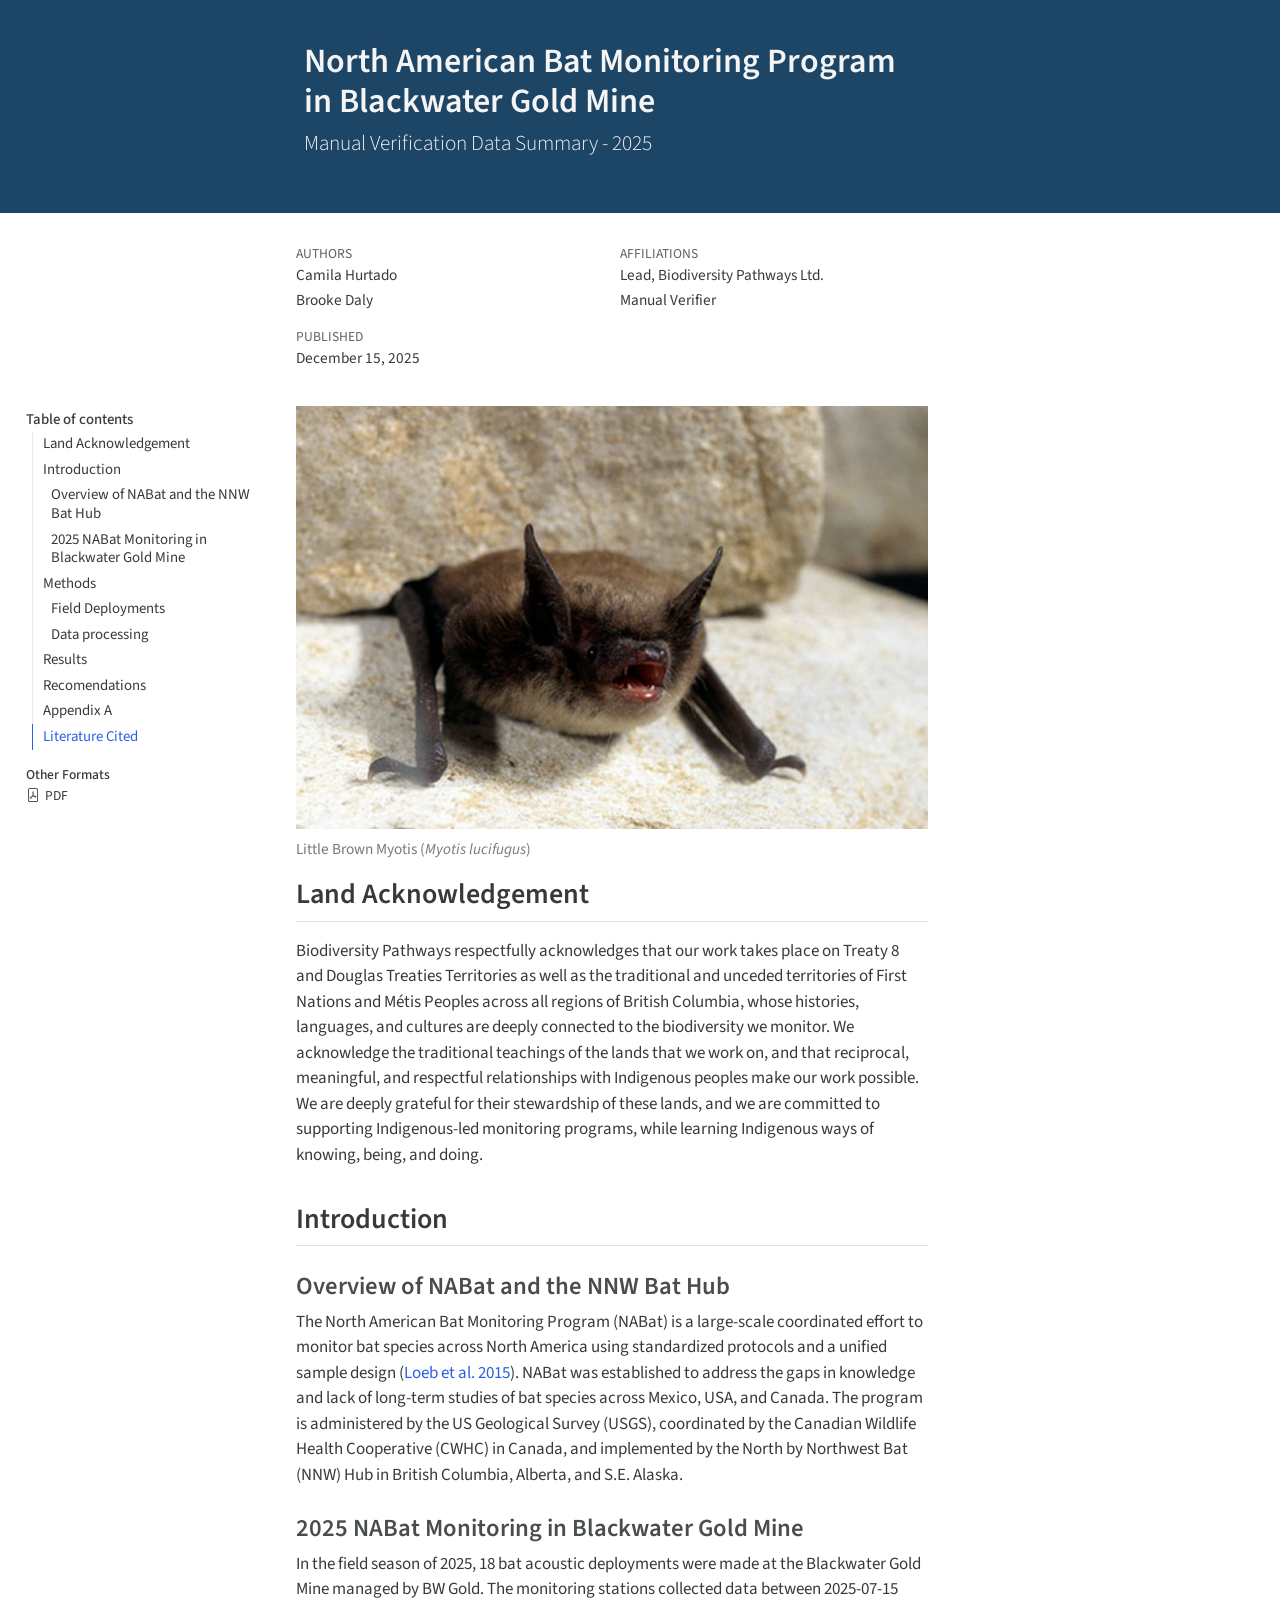
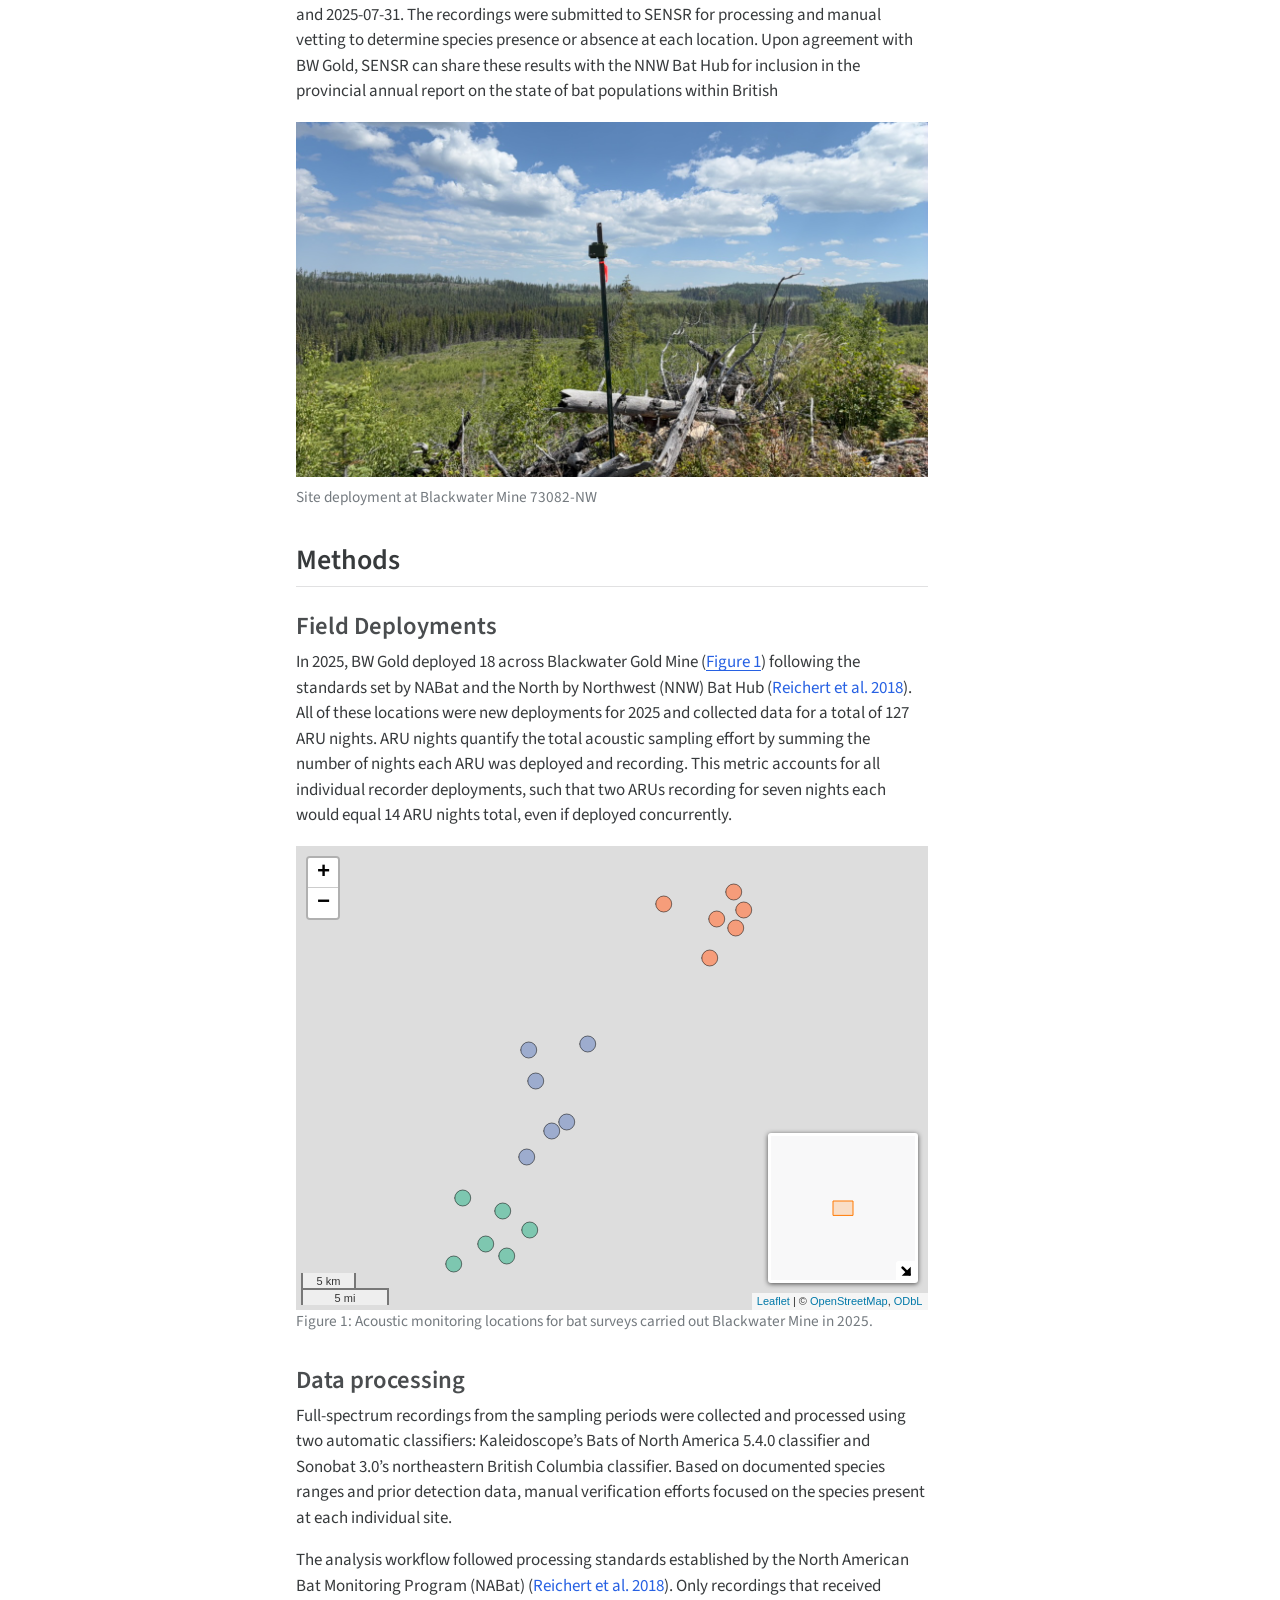
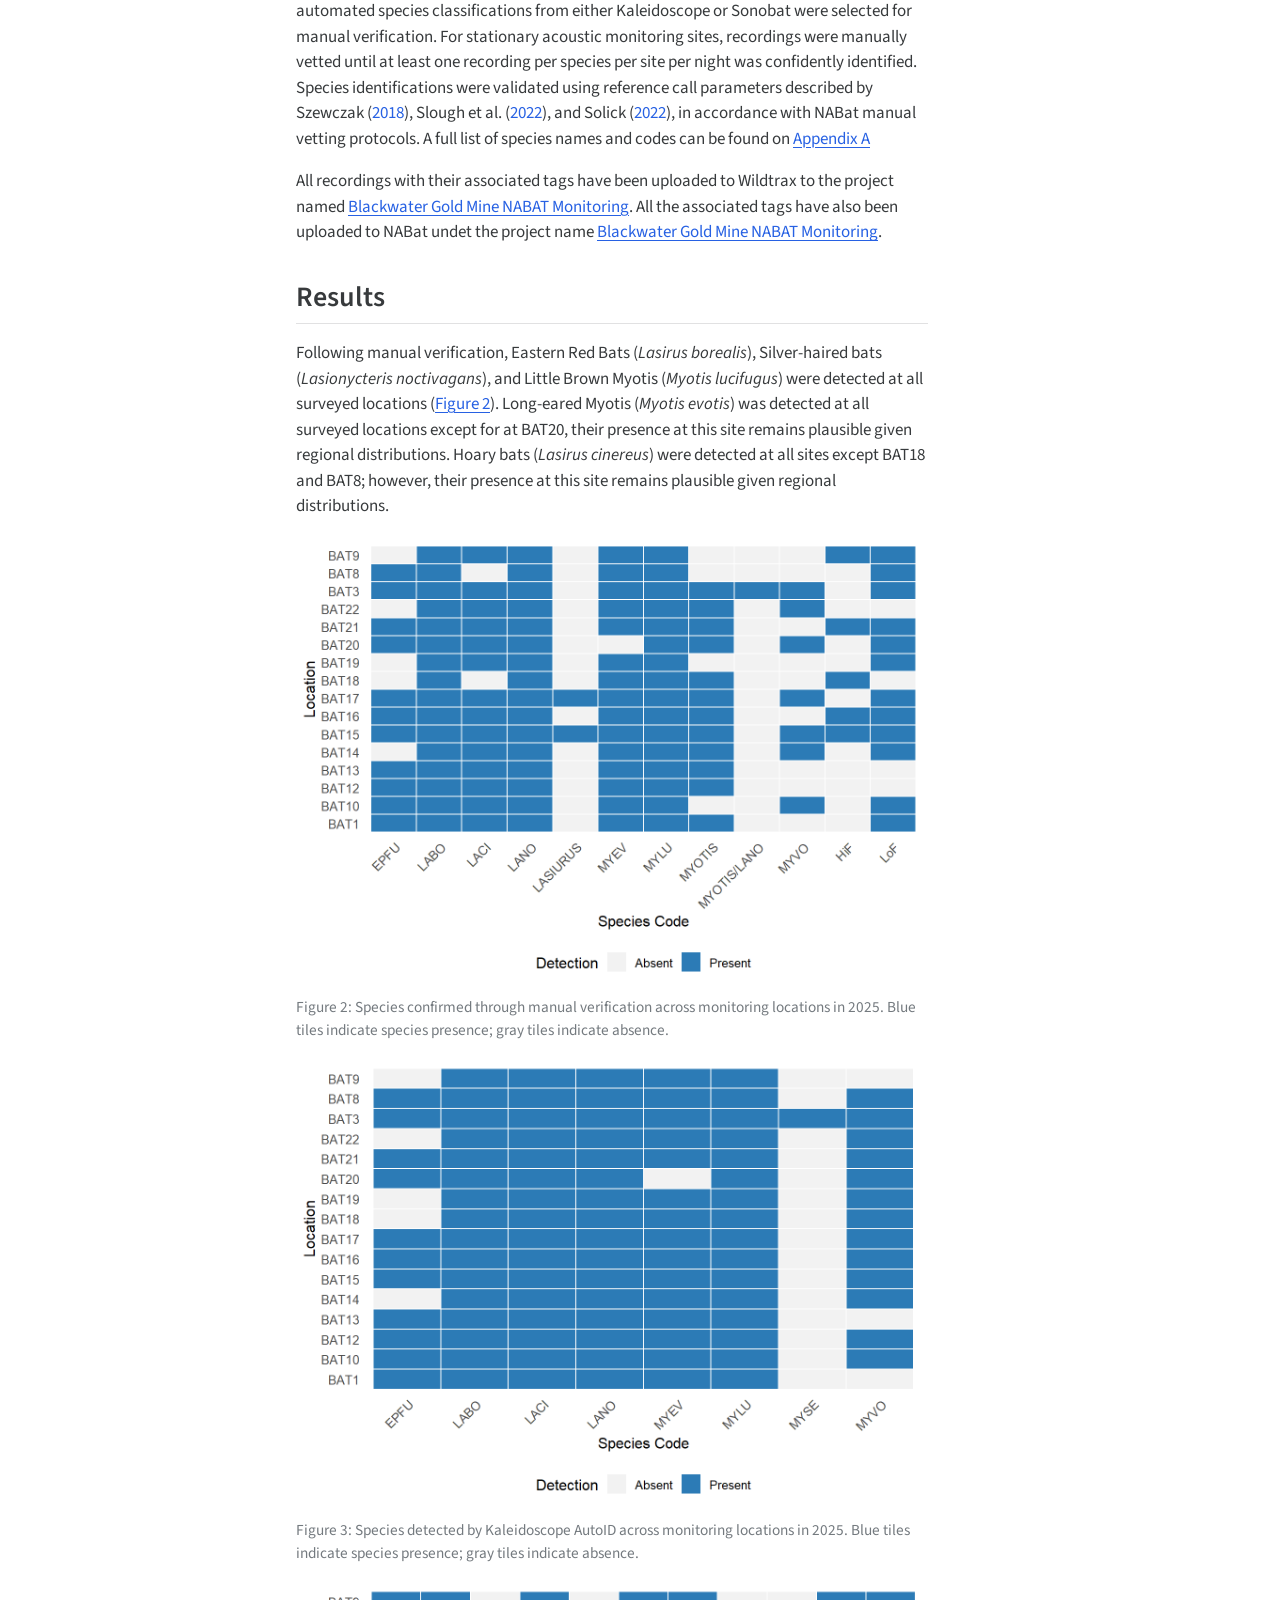
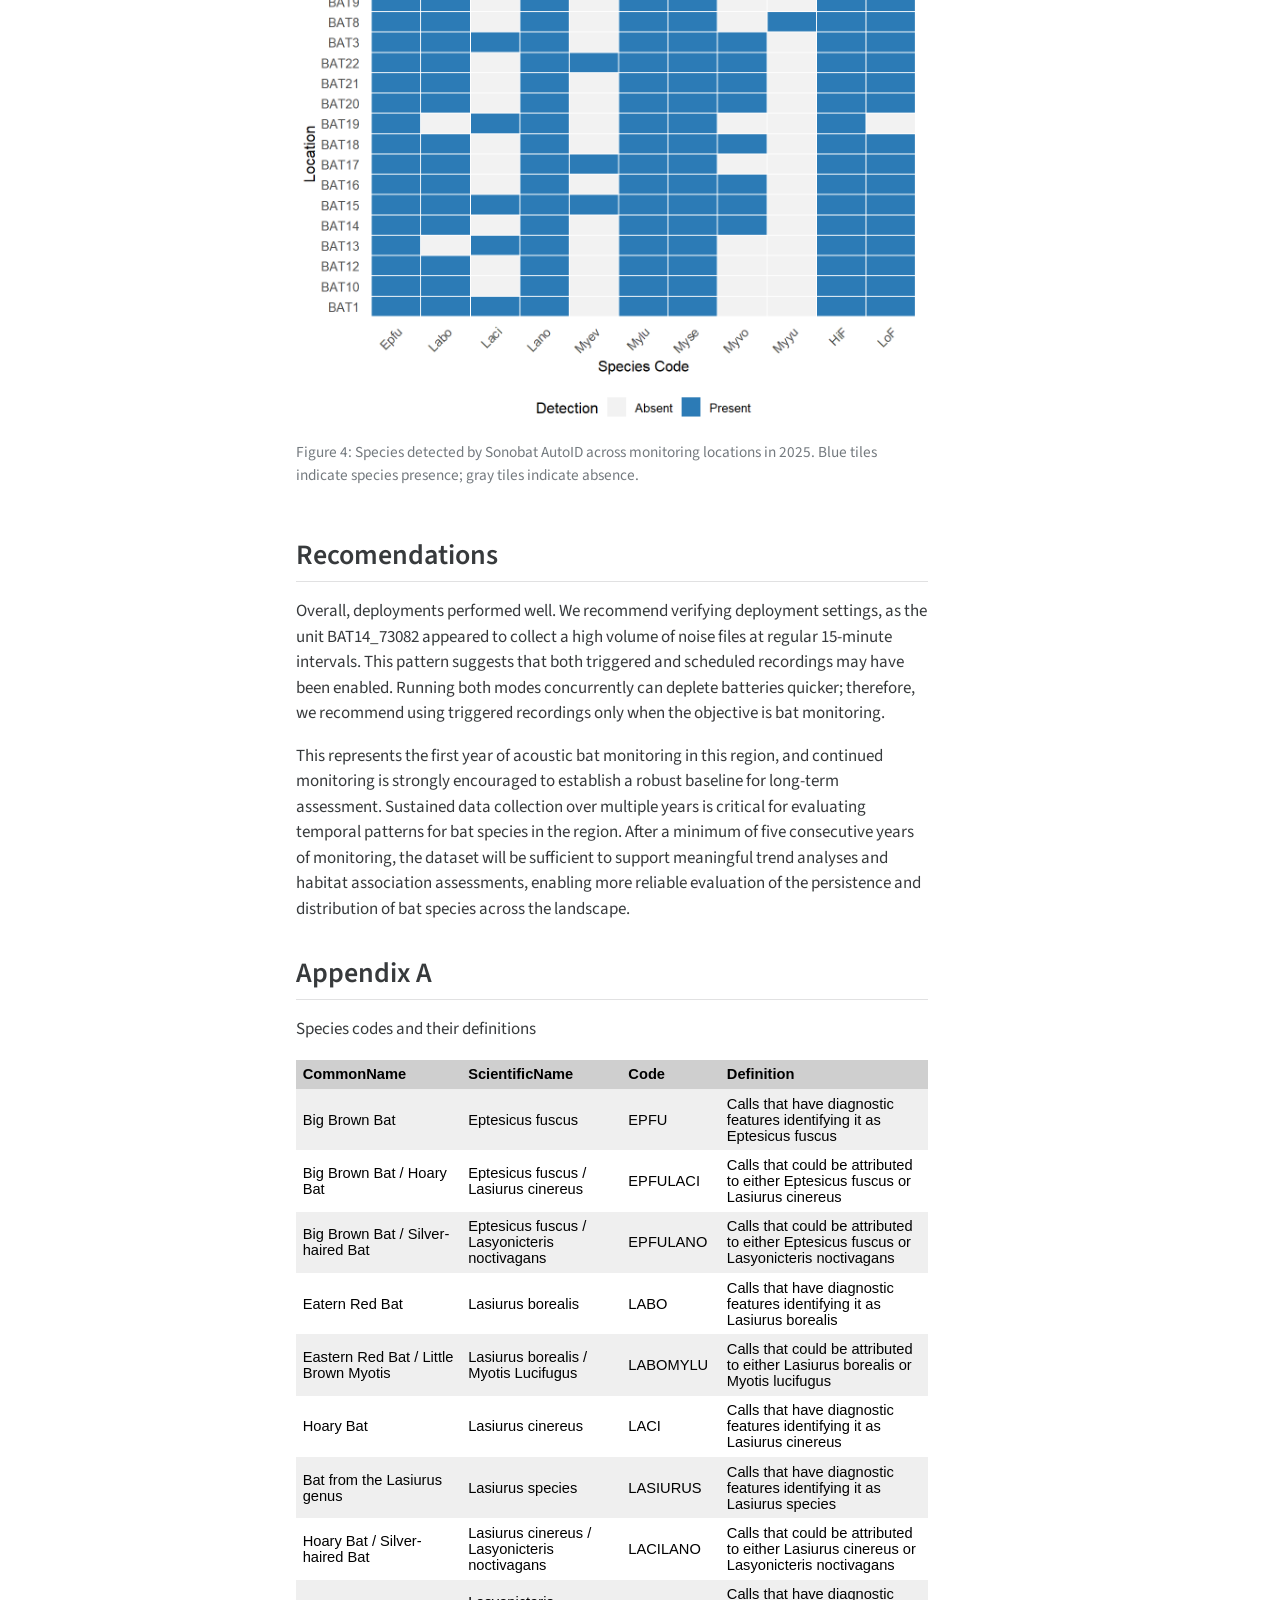
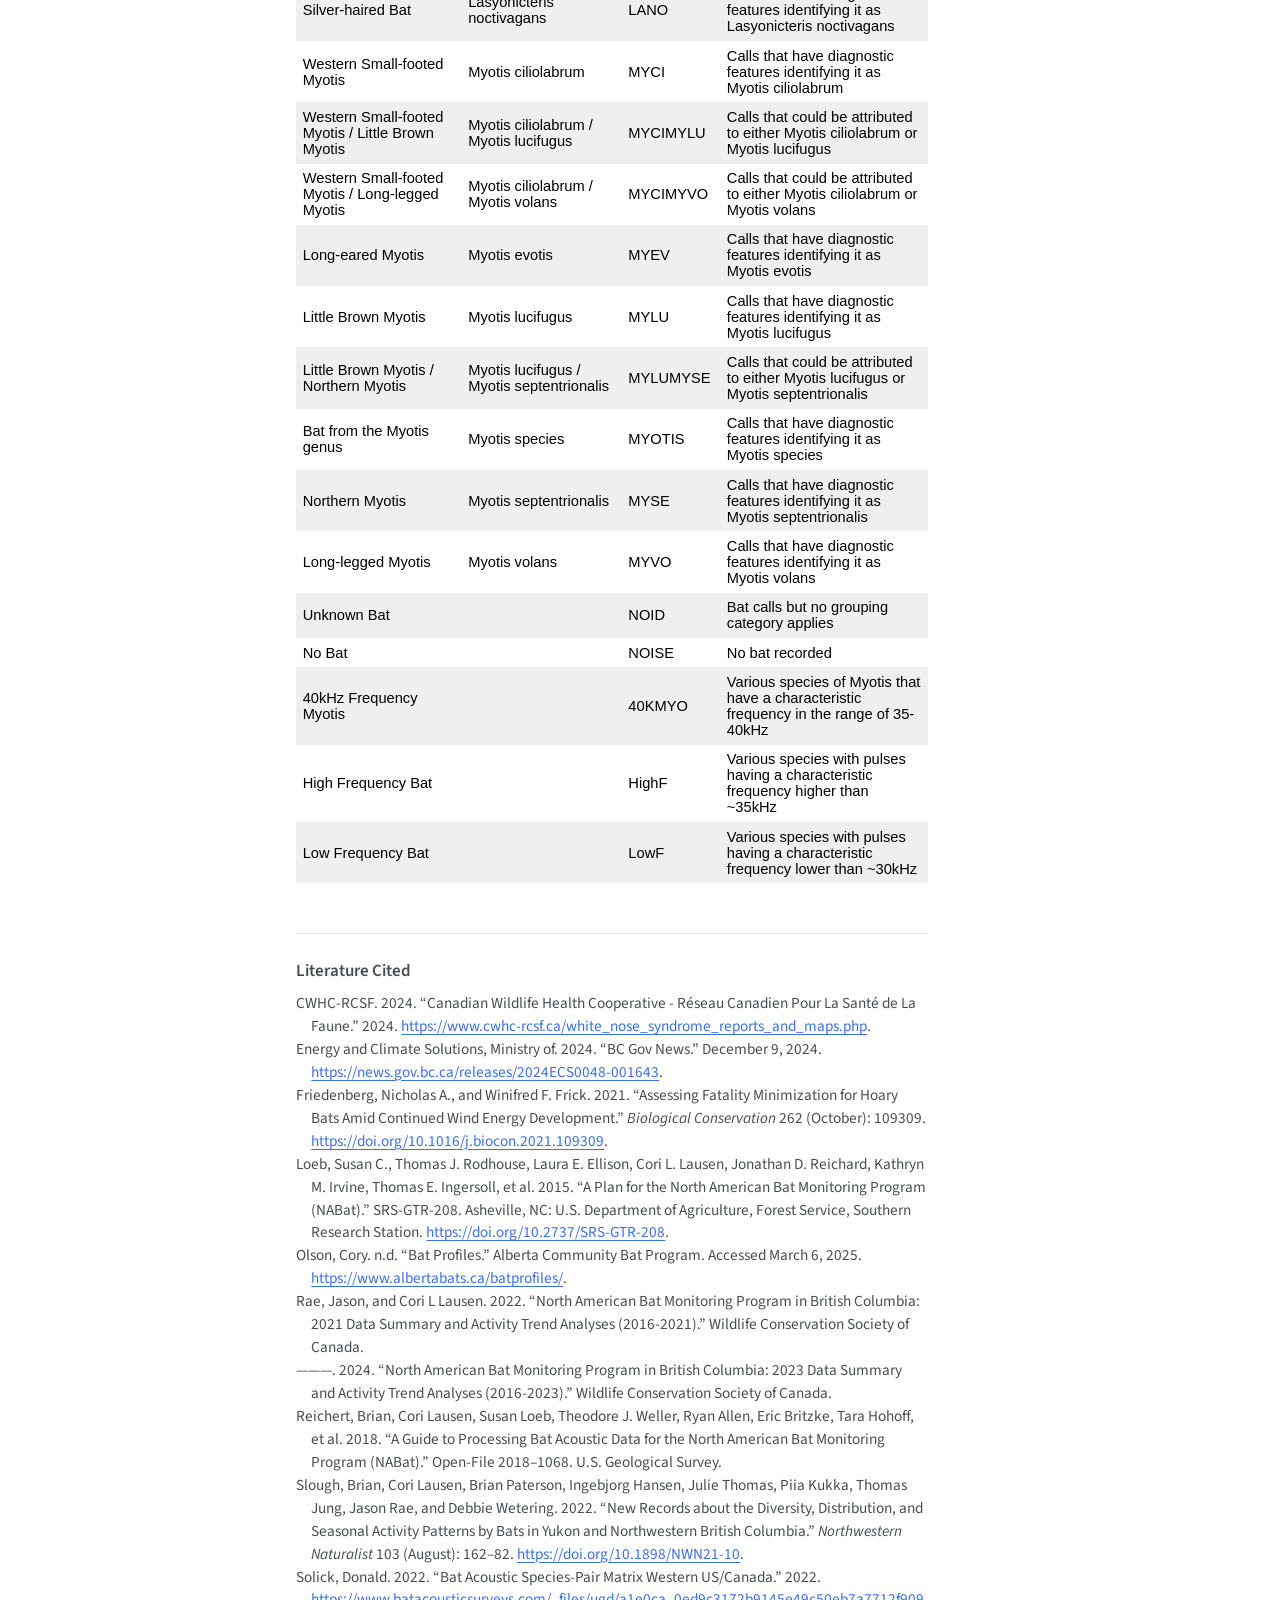
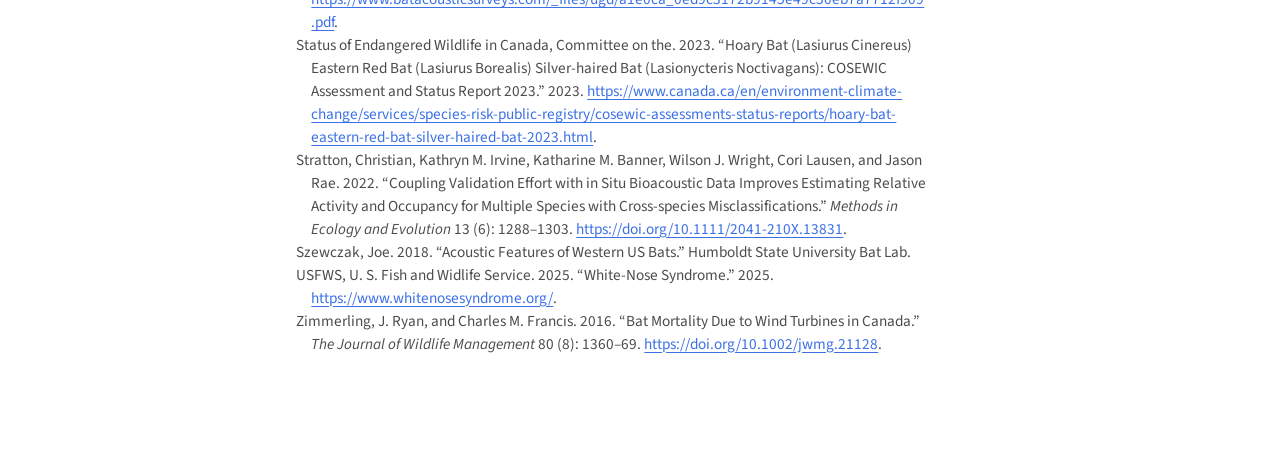
==== commit ebd91ce2: "Update logos for final report" ====
--- a/2025NABat.html
+++ b/2025NABat.html
@@ -225,8 +225,8 @@
 <div id="fig-monitoring-locations" class="cell-output-display quarto-float quarto-figure quarto-figure-center anchored">
 <figure class="quarto-float quarto-float-fig figure">
 <div aria-describedby="fig-monitoring-locations-caption-0ceaefa1-69ba-4598-a22c-09a6ac19f8ca">
-<div class="leaflet html-widget html-fill-item" id="htmlwidget-ab0bf3e26b92a2392e8d" style="width:100%;height:464px;"></div>
-<script type="application/json" data-for="htmlwidget-ab0bf3e26b92a2392e8d">{"x":{"options":{"crs":{"crsClass":"L.CRS.EPSG3857","code":null,"proj4def":null,"projectedBounds":null,"options":{}}},"calls":[{"method":"addTiles","args":["https://{s}.tile.openstreetmap.org/{z}/{x}/{y}.png",null,null,{"minZoom":0,"maxZoom":18,"tileSize":256,"subdomains":"abc","errorTileUrl":"","tms":false,"noWrap":false,"zoomOffset":0,"zoomReverse":false,"opacity":1,"zIndex":1,"detectRetina":false,"attribution":"&copy; <a href=\"https://openstreetmap.org/copyright/\">OpenStreetMap<\/a>,  <a href=\"https://opendatacommons.org/licenses/odbl/\">ODbL<\/a>"}]},{"method":"addCircleMarkers","args":[[53.50945735,53.47983262,53.20475495,53.24759071,53.21103,53.23232,53.25836,53.2212,53.49444565,53.4996116,53.48719,53.45528352,53.29246997,53.3136938,53.35494478,53.38023385,53.38476012,53.32085605],[-124.5092712,-124.5072932,-124.8939697,-124.8273003,-124.82136,-124.7894,-124.88154,-124.84934,-124.4963607,-124.6057549,-124.5321,-124.5423027,-124.79422,-124.7595831,-124.7809134,-124.7907326,-124.7098274,-124.7386828],8,null,null,{"interactive":true,"className":"","stroke":true,"color":"black","weight":1,"opacity":0.5,"fill":true,"fillColor":["#FC8D62","#FC8D62","#66C2A5","#66C2A5","#66C2A5","#66C2A5","#66C2A5","#66C2A5","#FC8D62","#FC8D62","#FC8D62","#FC8D62","#8DA0CB","#8DA0CB","#8DA0CB","#8DA0CB","#8DA0CB","#8DA0CB"],"fillOpacity":0.8},null,null,["<b>Site:<\/b> SW2 <br> <b>NABat GRTS ID:<\/b> 73082 <br> <b>Deployment Dates:<\/b> 2025-07-15 to 2025-07-22","<b>Site:<\/b> SE <br> <b>NABat GRTS ID:<\/b> 73082 <br> <b>Deployment Dates:<\/b> 2025-07-15 to 2025-07-22","<b>Site:<\/b> SE <br> <b>NABat GRTS ID:<\/b> 2426 <br> <b>Deployment Dates:<\/b> 2025-07-17 to 2025-07-17","<b>Site:<\/b> NW <br> <b>NABat GRTS ID:<\/b> 2426 <br> <b>Deployment Dates:<\/b> 2025-07-17 to 2025-07-24","<b>Site:<\/b> SW <br> <b>NABat GRTS ID:<\/b> 2426 <br> <b>Deployment Dates:<\/b> 2025-07-23 to 2025-07-31","<b>Site:<\/b> SW2 <br> <b>NABat GRTS ID:<\/b> 2426 <br> <b>Deployment Dates:<\/b> 2025-07-23 to 2025-07-31","<b>Site:<\/b> NE <br> <b>NABat GRTS ID:<\/b> 2426 <br> <b>Deployment Dates:<\/b> 2025-07-23 to 2025-07-31","<b>Site:<\/b> SE2 <br> <b>NABat GRTS ID:<\/b> 2426 <br> <b>Deployment Dates:<\/b> 2025-07-23 to 2025-07-31","<b>Site:<\/b> NE <br> <b>NABat GRTS ID:<\/b> 73082 <br> <b>Deployment Dates:<\/b> 2025-07-15 to 2025-07-15","<b>Site:<\/b> NW <br> <b>NABat GRTS ID:<\/b> 73082 <br> <b>Deployment Dates:<\/b> 2025-07-15 to 2025-07-22","<b>Site:<\/b> SW <br> <b>NABat GRTS ID:<\/b> 73082 <br> <b>Deployment Dates:<\/b> 2025-07-15 to 2025-07-22","<b>Site:<\/b> SE2 <br> <b>NABat GRTS ID:<\/b> 73082 <br> <b>Deployment Dates:<\/b> 2025-07-15 to 2025-07-22","<b>Site:<\/b> SW <br> <b>NABat GRTS ID:<\/b> 204154 <br> <b>Deployment Dates:<\/b> 2025-07-16 to 2025-07-23","<b>Site:<\/b> SW2 <br> <b>NABat GRTS ID:<\/b> 204154 <br> <b>Deployment Dates:<\/b> 2025-07-16 to 2025-07-23","<b>Site:<\/b> NW <br> <b>NABat GRTS ID:<\/b> 204154 <br> <b>Deployment Dates:<\/b> 2025-07-16 to 2025-07-23","<b>Site:<\/b> NW2 <br> <b>NABat GRTS ID:<\/b> 204154 <br> <b>Deployment Dates:<\/b> 2025-07-16 to 2025-07-23","<b>Site:<\/b> NE <br> <b>NABat GRTS ID:<\/b> 204154 <br> <b>Deployment Dates:<\/b> 2025-07-16 to 2025-07-16","<b>Site:<\/b> SE <br> <b>NABat GRTS ID:<\/b> 204154 <br> <b>Deployment Dates:<\/b> 2025-07-16 to 2025-07-23"],null,null,{"interactive":false,"permanent":false,"direction":"auto","opacity":1,"offset":[0,0],"textsize":"10px","textOnly":false,"className":"","sticky":true},null]},{"method":"addScaleBar","args":[{"maxWidth":100,"metric":true,"imperial":true,"updateWhenIdle":true,"position":"bottomleft"}]},{"method":"addMiniMap","args":[null,null,"bottomright",150,150,19,19,-5,false,false,false,true,false,false,{"color":"#ff7800","weight":1,"clickable":false},{"color":"#000000","weight":1,"clickable":false,"opacity":0,"fillOpacity":0},{"hideText":"Hide MiniMap","showText":"Show MiniMap"},[]]}],"limits":{"lat":[53.20475495,53.50945735],"lng":[-124.8939697,-124.4963607]}},"evals":[],"jsHooks":[]}</script>
+<div class="leaflet html-widget html-fill-item" id="htmlwidget-84c4e666931ff6bdcc20" style="width:100%;height:464px;"></div>
+<script type="application/json" data-for="htmlwidget-84c4e666931ff6bdcc20">{"x":{"options":{"crs":{"crsClass":"L.CRS.EPSG3857","code":null,"proj4def":null,"projectedBounds":null,"options":{}}},"calls":[{"method":"addTiles","args":["https://{s}.tile.openstreetmap.org/{z}/{x}/{y}.png",null,null,{"minZoom":0,"maxZoom":18,"tileSize":256,"subdomains":"abc","errorTileUrl":"","tms":false,"noWrap":false,"zoomOffset":0,"zoomReverse":false,"opacity":1,"zIndex":1,"detectRetina":false,"attribution":"&copy; <a href=\"https://openstreetmap.org/copyright/\">OpenStreetMap<\/a>,  <a href=\"https://opendatacommons.org/licenses/odbl/\">ODbL<\/a>"}]},{"method":"addCircleMarkers","args":[[53.50945735,53.47983262,53.20475495,53.24759071,53.21103,53.23232,53.25836,53.2212,53.49444565,53.4996116,53.48719,53.45528352,53.29246997,53.3136938,53.35494478,53.38023385,53.38476012,53.32085605],[-124.5092712,-124.5072932,-124.8939697,-124.8273003,-124.82136,-124.7894,-124.88154,-124.84934,-124.4963607,-124.6057549,-124.5321,-124.5423027,-124.79422,-124.7595831,-124.7809134,-124.7907326,-124.7098274,-124.7386828],8,null,null,{"interactive":true,"className":"","stroke":true,"color":"black","weight":1,"opacity":0.5,"fill":true,"fillColor":["#FC8D62","#FC8D62","#66C2A5","#66C2A5","#66C2A5","#66C2A5","#66C2A5","#66C2A5","#FC8D62","#FC8D62","#FC8D62","#FC8D62","#8DA0CB","#8DA0CB","#8DA0CB","#8DA0CB","#8DA0CB","#8DA0CB"],"fillOpacity":0.8},null,null,["<b>Site:<\/b> SW2 <br> <b>NABat GRTS ID:<\/b> 73082 <br> <b>Deployment Dates:<\/b> 2025-07-15 to 2025-07-22","<b>Site:<\/b> SE <br> <b>NABat GRTS ID:<\/b> 73082 <br> <b>Deployment Dates:<\/b> 2025-07-15 to 2025-07-22","<b>Site:<\/b> SE <br> <b>NABat GRTS ID:<\/b> 2426 <br> <b>Deployment Dates:<\/b> 2025-07-17 to 2025-07-17","<b>Site:<\/b> NW <br> <b>NABat GRTS ID:<\/b> 2426 <br> <b>Deployment Dates:<\/b> 2025-07-17 to 2025-07-24","<b>Site:<\/b> SW <br> <b>NABat GRTS ID:<\/b> 2426 <br> <b>Deployment Dates:<\/b> 2025-07-23 to 2025-07-31","<b>Site:<\/b> SW2 <br> <b>NABat GRTS ID:<\/b> 2426 <br> <b>Deployment Dates:<\/b> 2025-07-23 to 2025-07-31","<b>Site:<\/b> NE <br> <b>NABat GRTS ID:<\/b> 2426 <br> <b>Deployment Dates:<\/b> 2025-07-23 to 2025-07-31","<b>Site:<\/b> SE2 <br> <b>NABat GRTS ID:<\/b> 2426 <br> <b>Deployment Dates:<\/b> 2025-07-23 to 2025-07-31","<b>Site:<\/b> NE <br> <b>NABat GRTS ID:<\/b> 73082 <br> <b>Deployment Dates:<\/b> 2025-07-15 to 2025-07-15","<b>Site:<\/b> NW <br> <b>NABat GRTS ID:<\/b> 73082 <br> <b>Deployment Dates:<\/b> 2025-07-15 to 2025-07-22","<b>Site:<\/b> SW <br> <b>NABat GRTS ID:<\/b> 73082 <br> <b>Deployment Dates:<\/b> 2025-07-15 to 2025-07-22","<b>Site:<\/b> SE2 <br> <b>NABat GRTS ID:<\/b> 73082 <br> <b>Deployment Dates:<\/b> 2025-07-15 to 2025-07-22","<b>Site:<\/b> SW <br> <b>NABat GRTS ID:<\/b> 204154 <br> <b>Deployment Dates:<\/b> 2025-07-16 to 2025-07-23","<b>Site:<\/b> SW2 <br> <b>NABat GRTS ID:<\/b> 204154 <br> <b>Deployment Dates:<\/b> 2025-07-16 to 2025-07-23","<b>Site:<\/b> NW <br> <b>NABat GRTS ID:<\/b> 204154 <br> <b>Deployment Dates:<\/b> 2025-07-16 to 2025-07-23","<b>Site:<\/b> NW2 <br> <b>NABat GRTS ID:<\/b> 204154 <br> <b>Deployment Dates:<\/b> 2025-07-16 to 2025-07-23","<b>Site:<\/b> NE <br> <b>NABat GRTS ID:<\/b> 204154 <br> <b>Deployment Dates:<\/b> 2025-07-16 to 2025-07-16","<b>Site:<\/b> SE <br> <b>NABat GRTS ID:<\/b> 204154 <br> <b>Deployment Dates:<\/b> 2025-07-16 to 2025-07-23"],null,null,{"interactive":false,"permanent":false,"direction":"auto","opacity":1,"offset":[0,0],"textsize":"10px","textOnly":false,"className":"","sticky":true},null]},{"method":"addScaleBar","args":[{"maxWidth":100,"metric":true,"imperial":true,"updateWhenIdle":true,"position":"bottomleft"}]},{"method":"addMiniMap","args":[null,null,"bottomright",150,150,19,19,-5,false,false,false,true,false,false,{"color":"#ff7800","weight":1,"clickable":false},{"color":"#000000","weight":1,"clickable":false,"opacity":0,"fillOpacity":0},{"hideText":"Hide MiniMap","showText":"Show MiniMap"},[]]}],"limits":{"lat":[53.20475495,53.50945735],"lng":[-124.8939697,-124.4963607]}},"evals":[],"jsHooks":[]}</script>
 </div>
 <figcaption class="quarto-float-caption-bottom quarto-float-caption quarto-float-fig" id="fig-monitoring-locations-caption-0ceaefa1-69ba-4598-a22c-09a6ac19f8ca">
 Figure&nbsp;1: Acoustic monitoring locations for bat surveys carried out Blackwater Mine in 2025.
@@ -300,7 +300,7 @@
 <p>Species codes and their definitions</p>
 <div class="cell">
 <div class="cell-output-display">
-<div class="tabwid"><style>.cl-caf55490{}.cl-caeb4a90{font-family:'Arial';font-size:11pt;font-weight:bold;font-style:normal;text-decoration:none;color:rgba(0, 0, 0, 1.00);background-color:transparent;}.cl-caeb4a9a{font-family:'Arial';font-size:11pt;font-weight:normal;font-style:normal;text-decoration:none;color:rgba(0, 0, 0, 1.00);background-color:transparent;}.cl-caee6590{margin:0;text-align:left;border-bottom: 0 solid rgba(0, 0, 0, 1.00);border-top: 0 solid rgba(0, 0, 0, 1.00);border-left: 0 solid rgba(0, 0, 0, 1.00);border-right: 0 solid rgba(0, 0, 0, 1.00);padding-bottom:5pt;padding-top:5pt;padding-left:5pt;padding-right:5pt;line-height: 1;background-color:transparent;}.cl-caf08ed8{width:3.699in;background-color:rgba(207, 207, 207, 1.00);vertical-align: middle;border-bottom: 0 solid rgba(0, 0, 0, 1.00);border-top: 0 solid rgba(0, 0, 0, 1.00);border-left: 0 solid rgba(0, 0, 0, 1.00);border-right: 0 solid rgba(0, 0, 0, 1.00);margin-bottom:0;margin-top:0;margin-left:0;margin-right:0;}.cl-caf08ee2{width:3.359in;background-color:rgba(207, 207, 207, 1.00);vertical-align: middle;border-bottom: 0 solid rgba(0, 0, 0, 1.00);border-top: 0 solid rgba(0, 0, 0, 1.00);border-left: 0 solid rgba(0, 0, 0, 1.00);border-right: 0 solid rgba(0, 0, 0, 1.00);margin-bottom:0;margin-top:0;margin-left:0;margin-right:0;}.cl-caf08ee3{width:1.143in;background-color:rgba(207, 207, 207, 1.00);vertical-align: middle;border-bottom: 0 solid rgba(0, 0, 0, 1.00);border-top: 0 solid rgba(0, 0, 0, 1.00);border-left: 0 solid rgba(0, 0, 0, 1.00);border-right: 0 solid rgba(0, 0, 0, 1.00);margin-bottom:0;margin-top:0;margin-left:0;margin-right:0;}.cl-caf08eec{width:6.187in;background-color:rgba(207, 207, 207, 1.00);vertical-align: middle;border-bottom: 0 solid rgba(0, 0, 0, 1.00);border-top: 0 solid rgba(0, 0, 0, 1.00);border-left: 0 solid rgba(0, 0, 0, 1.00);border-right: 0 solid rgba(0, 0, 0, 1.00);margin-bottom:0;margin-top:0;margin-left:0;margin-right:0;}.cl-caf08ef6{width:3.699in;background-color:rgba(239, 239, 239, 1.00);vertical-align: middle;border-bottom: 0 solid rgba(0, 0, 0, 1.00);border-top: 0 solid rgba(0, 0, 0, 1.00);border-left: 0 solid rgba(0, 0, 0, 1.00);border-right: 0 solid rgba(0, 0, 0, 1.00);margin-bottom:0;margin-top:0;margin-left:0;margin-right:0;}.cl-caf08f00{width:3.359in;background-color:rgba(239, 239, 239, 1.00);vertical-align: middle;border-bottom: 0 solid rgba(0, 0, 0, 1.00);border-top: 0 solid rgba(0, 0, 0, 1.00);border-left: 0 solid rgba(0, 0, 0, 1.00);border-right: 0 solid rgba(0, 0, 0, 1.00);margin-bottom:0;margin-top:0;margin-left:0;margin-right:0;}.cl-caf08f01{width:1.143in;background-color:rgba(239, 239, 239, 1.00);vertical-align: middle;border-bottom: 0 solid rgba(0, 0, 0, 1.00);border-top: 0 solid rgba(0, 0, 0, 1.00);border-left: 0 solid rgba(0, 0, 0, 1.00);border-right: 0 solid rgba(0, 0, 0, 1.00);margin-bottom:0;margin-top:0;margin-left:0;margin-right:0;}.cl-caf08f0a{width:6.187in;background-color:rgba(239, 239, 239, 1.00);vertical-align: middle;border-bottom: 0 solid rgba(0, 0, 0, 1.00);border-top: 0 solid rgba(0, 0, 0, 1.00);border-left: 0 solid rgba(0, 0, 0, 1.00);border-right: 0 solid rgba(0, 0, 0, 1.00);margin-bottom:0;margin-top:0;margin-left:0;margin-right:0;}.cl-caf08f0b{width:3.699in;background-color:transparent;vertical-align: middle;border-bottom: 0 solid rgba(0, 0, 0, 1.00);border-top: 0 solid rgba(0, 0, 0, 1.00);border-left: 0 solid rgba(0, 0, 0, 1.00);border-right: 0 solid rgba(0, 0, 0, 1.00);margin-bottom:0;margin-top:0;margin-left:0;margin-right:0;}.cl-caf08f0c{width:3.359in;background-color:transparent;vertical-align: middle;border-bottom: 0 solid rgba(0, 0, 0, 1.00);border-top: 0 solid rgba(0, 0, 0, 1.00);border-left: 0 solid rgba(0, 0, 0, 1.00);border-right: 0 solid rgba(0, 0, 0, 1.00);margin-bottom:0;margin-top:0;margin-left:0;margin-right:0;}.cl-caf08f14{width:1.143in;background-color:transparent;vertical-align: middle;border-bottom: 0 solid rgba(0, 0, 0, 1.00);border-top: 0 solid rgba(0, 0, 0, 1.00);border-left: 0 solid rgba(0, 0, 0, 1.00);border-right: 0 solid rgba(0, 0, 0, 1.00);margin-bottom:0;margin-top:0;margin-left:0;margin-right:0;}.cl-caf08f15{width:6.187in;background-color:transparent;vertical-align: middle;border-bottom: 0 solid rgba(0, 0, 0, 1.00);border-top: 0 solid rgba(0, 0, 0, 1.00);border-left: 0 solid rgba(0, 0, 0, 1.00);border-right: 0 solid rgba(0, 0, 0, 1.00);margin-bottom:0;margin-top:0;margin-left:0;margin-right:0;}.cl-caf08f16{width:3.699in;background-color:rgba(239, 239, 239, 1.00);vertical-align: middle;border-bottom: 0 solid rgba(0, 0, 0, 1.00);border-top: 0 solid rgba(0, 0, 0, 1.00);border-left: 0 solid rgba(0, 0, 0, 1.00);border-right: 0 solid rgba(0, 0, 0, 1.00);margin-bottom:0;margin-top:0;margin-left:0;margin-right:0;}.cl-caf08f1e{width:3.359in;background-color:rgba(239, 239, 239, 1.00);vertical-align: middle;border-bottom: 0 solid rgba(0, 0, 0, 1.00);border-top: 0 solid rgba(0, 0, 0, 1.00);border-left: 0 solid rgba(0, 0, 0, 1.00);border-right: 0 solid rgba(0, 0, 0, 1.00);margin-bottom:0;margin-top:0;margin-left:0;margin-right:0;}.cl-caf08f1f{width:1.143in;background-color:rgba(239, 239, 239, 1.00);vertical-align: middle;border-bottom: 0 solid rgba(0, 0, 0, 1.00);border-top: 0 solid rgba(0, 0, 0, 1.00);border-left: 0 solid rgba(0, 0, 0, 1.00);border-right: 0 solid rgba(0, 0, 0, 1.00);margin-bottom:0;margin-top:0;margin-left:0;margin-right:0;}.cl-caf08f20{width:6.187in;background-color:rgba(239, 239, 239, 1.00);vertical-align: middle;border-bottom: 0 solid rgba(0, 0, 0, 1.00);border-top: 0 solid rgba(0, 0, 0, 1.00);border-left: 0 solid rgba(0, 0, 0, 1.00);border-right: 0 solid rgba(0, 0, 0, 1.00);margin-bottom:0;margin-top:0;margin-left:0;margin-right:0;}.cl-caf08f28{width:3.699in;background-color:transparent;vertical-align: middle;border-bottom: 0 solid rgba(0, 0, 0, 1.00);border-top: 0 solid rgba(0, 0, 0, 1.00);border-left: 0 solid rgba(0, 0, 0, 1.00);border-right: 0 solid rgba(0, 0, 0, 1.00);margin-bottom:0;margin-top:0;margin-left:0;margin-right:0;}.cl-caf08f29{width:3.359in;background-color:transparent;vertical-align: middle;border-bottom: 0 solid rgba(0, 0, 0, 1.00);border-top: 0 solid rgba(0, 0, 0, 1.00);border-left: 0 solid rgba(0, 0, 0, 1.00);border-right: 0 solid rgba(0, 0, 0, 1.00);margin-bottom:0;margin-top:0;margin-left:0;margin-right:0;}.cl-caf08f2a{width:1.143in;background-color:transparent;vertical-align: middle;border-bottom: 0 solid rgba(0, 0, 0, 1.00);border-top: 0 solid rgba(0, 0, 0, 1.00);border-left: 0 solid rgba(0, 0, 0, 1.00);border-right: 0 solid rgba(0, 0, 0, 1.00);margin-bottom:0;margin-top:0;margin-left:0;margin-right:0;}.cl-caf08f32{width:6.187in;background-color:transparent;vertical-align: middle;border-bottom: 0 solid rgba(0, 0, 0, 1.00);border-top: 0 solid rgba(0, 0, 0, 1.00);border-left: 0 solid rgba(0, 0, 0, 1.00);border-right: 0 solid rgba(0, 0, 0, 1.00);margin-bottom:0;margin-top:0;margin-left:0;margin-right:0;}</style><table data-quarto-disable-processing="true" class="cl-caf55490"><thead><tr style="overflow-wrap:break-word;"><th class="cl-caf08ed8"><p class="cl-caee6590"><span class="cl-caeb4a90">CommonName</span></p></th><th class="cl-caf08ee2"><p class="cl-caee6590"><span class="cl-caeb4a90">ScientificName</span></p></th><th class="cl-caf08ee3"><p class="cl-caee6590"><span class="cl-caeb4a90">Code</span></p></th><th class="cl-caf08eec"><p class="cl-caee6590"><span class="cl-caeb4a90">Definition</span></p></th></tr></thead><tbody><tr style="overflow-wrap:break-word;"><td class="cl-caf08ef6"><p class="cl-caee6590"><span class="cl-caeb4a9a">Big Brown Bat</span></p></td><td class="cl-caf08f00"><p class="cl-caee6590"><span class="cl-caeb4a9a">Eptesicus fuscus</span></p></td><td class="cl-caf08f01"><p class="cl-caee6590"><span class="cl-caeb4a9a">EPFU</span></p></td><td class="cl-caf08f0a"><p class="cl-caee6590"><span class="cl-caeb4a9a">Calls that have diagnostic features identifying it as Eptesicus fuscus</span></p></td></tr><tr style="overflow-wrap:break-word;"><td class="cl-caf08f0b"><p class="cl-caee6590"><span class="cl-caeb4a9a">Big Brown Bat / Hoary Bat</span></p></td><td class="cl-caf08f0c"><p class="cl-caee6590"><span class="cl-caeb4a9a">Eptesicus fuscus / Lasiurus cinereus</span></p></td><td class="cl-caf08f14"><p class="cl-caee6590"><span class="cl-caeb4a9a">EPFULACI</span></p></td><td class="cl-caf08f15"><p class="cl-caee6590"><span class="cl-caeb4a9a">Calls that could be attributed to either Eptesicus fuscus or Lasiurus cinereus</span></p></td></tr><tr style="overflow-wrap:break-word;"><td class="cl-caf08ef6"><p class="cl-caee6590"><span class="cl-caeb4a9a">Big Brown Bat / Silver-haired Bat</span></p></td><td class="cl-caf08f00"><p class="cl-caee6590"><span class="cl-caeb4a9a">Eptesicus fuscus / Lasyonicteris noctivagans</span></p></td><td class="cl-caf08f01"><p class="cl-caee6590"><span class="cl-caeb4a9a">EPFULANO</span></p></td><td class="cl-caf08f0a"><p class="cl-caee6590"><span class="cl-caeb4a9a">Calls that could be attributed to either Eptesicus fuscus or Lasyonicteris noctivagans</span></p></td></tr><tr style="overflow-wrap:break-word;"><td class="cl-caf08f0b"><p class="cl-caee6590"><span class="cl-caeb4a9a">Eatern Red Bat</span></p></td><td class="cl-caf08f0c"><p class="cl-caee6590"><span class="cl-caeb4a9a">Lasiurus borealis</span></p></td><td class="cl-caf08f14"><p class="cl-caee6590"><span class="cl-caeb4a9a">LABO</span></p></td><td class="cl-caf08f15"><p class="cl-caee6590"><span class="cl-caeb4a9a">Calls that have diagnostic features identifying it as Lasiurus borealis</span></p></td></tr><tr style="overflow-wrap:break-word;"><td class="cl-caf08ef6"><p class="cl-caee6590"><span class="cl-caeb4a9a">Eastern Red Bat / Little Brown Myotis</span></p></td><td class="cl-caf08f00"><p class="cl-caee6590"><span class="cl-caeb4a9a">Lasiurus borealis / Myotis Lucifugus</span></p></td><td class="cl-caf08f01"><p class="cl-caee6590"><span class="cl-caeb4a9a">LABOMYLU</span></p></td><td class="cl-caf08f0a"><p class="cl-caee6590"><span class="cl-caeb4a9a">Calls that could be attributed to either Lasiurus borealis or Myotis lucifugus</span></p></td></tr><tr style="overflow-wrap:break-word;"><td class="cl-caf08f0b"><p class="cl-caee6590"><span class="cl-caeb4a9a">Hoary Bat</span></p></td><td class="cl-caf08f0c"><p class="cl-caee6590"><span class="cl-caeb4a9a">Lasiurus cinereus</span></p></td><td class="cl-caf08f14"><p class="cl-caee6590"><span class="cl-caeb4a9a">LACI</span></p></td><td class="cl-caf08f15"><p class="cl-caee6590"><span class="cl-caeb4a9a">Calls that have diagnostic features identifying it as Lasiurus cinereus</span></p></td></tr><tr style="overflow-wrap:break-word;"><td class="cl-caf08ef6"><p class="cl-caee6590"><span class="cl-caeb4a9a">Bat from the Lasiurus genus</span></p></td><td class="cl-caf08f00"><p class="cl-caee6590"><span class="cl-caeb4a9a">Lasiurus species</span></p></td><td class="cl-caf08f01"><p class="cl-caee6590"><span class="cl-caeb4a9a">LASIURUS</span></p></td><td class="cl-caf08f0a"><p class="cl-caee6590"><span class="cl-caeb4a9a">Calls that have diagnostic features identifying it as Lasiurus species</span></p></td></tr><tr style="overflow-wrap:break-word;"><td class="cl-caf08f0b"><p class="cl-caee6590"><span class="cl-caeb4a9a">Hoary Bat / Silver-haired Bat</span></p></td><td class="cl-caf08f0c"><p class="cl-caee6590"><span class="cl-caeb4a9a">Lasiurus cinereus / Lasyonicteris noctivagans</span></p></td><td class="cl-caf08f14"><p class="cl-caee6590"><span class="cl-caeb4a9a">LACILANO</span></p></td><td class="cl-caf08f15"><p class="cl-caee6590"><span class="cl-caeb4a9a">Calls that could be attributed to either Lasiurus cinereus or Lasyonicteris noctivagans</span></p></td></tr><tr style="overflow-wrap:break-word;"><td class="cl-caf08ef6"><p class="cl-caee6590"><span class="cl-caeb4a9a">Silver-haired Bat</span></p></td><td class="cl-caf08f00"><p class="cl-caee6590"><span class="cl-caeb4a9a">Lasyonicteris noctivagans</span></p></td><td class="cl-caf08f01"><p class="cl-caee6590"><span class="cl-caeb4a9a">LANO</span></p></td><td class="cl-caf08f0a"><p class="cl-caee6590"><span class="cl-caeb4a9a">Calls that have diagnostic features identifying it as Lasyonicteris noctivagans</span></p></td></tr><tr style="overflow-wrap:break-word;"><td class="cl-caf08f0b"><p class="cl-caee6590"><span class="cl-caeb4a9a">Western Small-footed Myotis</span></p></td><td class="cl-caf08f0c"><p class="cl-caee6590"><span class="cl-caeb4a9a">Myotis ciliolabrum</span></p></td><td class="cl-caf08f14"><p class="cl-caee6590"><span class="cl-caeb4a9a">MYCI</span></p></td><td class="cl-caf08f15"><p class="cl-caee6590"><span class="cl-caeb4a9a">Calls that have diagnostic features identifying it as Myotis ciliolabrum</span></p></td></tr><tr style="overflow-wrap:break-word;"><td class="cl-caf08ef6"><p class="cl-caee6590"><span class="cl-caeb4a9a">Western Small-footed Myotis / Little Brown Myotis</span></p></td><td class="cl-caf08f00"><p class="cl-caee6590"><span class="cl-caeb4a9a">Myotis ciliolabrum / Myotis lucifugus</span></p></td><td class="cl-caf08f01"><p class="cl-caee6590"><span class="cl-caeb4a9a">MYCIMYLU</span></p></td><td class="cl-caf08f0a"><p class="cl-caee6590"><span class="cl-caeb4a9a">Calls that could be attributed to either Myotis ciliolabrum or Myotis lucifugus</span></p></td></tr><tr style="overflow-wrap:break-word;"><td class="cl-caf08f0b"><p class="cl-caee6590"><span class="cl-caeb4a9a">Western Small-footed Myotis / Long-legged Myotis</span></p></td><td class="cl-caf08f0c"><p class="cl-caee6590"><span class="cl-caeb4a9a">Myotis ciliolabrum / Myotis volans</span></p></td><td class="cl-caf08f14"><p class="cl-caee6590"><span class="cl-caeb4a9a">MYCIMYVO</span></p></td><td class="cl-caf08f15"><p class="cl-caee6590"><span class="cl-caeb4a9a">Calls that could be attributed to either Myotis ciliolabrum or Myotis volans</span></p></td></tr><tr style="overflow-wrap:break-word;"><td class="cl-caf08ef6"><p class="cl-caee6590"><span class="cl-caeb4a9a">Long-eared Myotis</span></p></td><td class="cl-caf08f00"><p class="cl-caee6590"><span class="cl-caeb4a9a">Myotis evotis</span></p></td><td class="cl-caf08f01"><p class="cl-caee6590"><span class="cl-caeb4a9a">MYEV</span></p></td><td class="cl-caf08f0a"><p class="cl-caee6590"><span class="cl-caeb4a9a">Calls that have diagnostic features identifying it as Myotis evotis</span></p></td></tr><tr style="overflow-wrap:break-word;"><td class="cl-caf08f0b"><p class="cl-caee6590"><span class="cl-caeb4a9a">Little Brown Myotis</span></p></td><td class="cl-caf08f0c"><p class="cl-caee6590"><span class="cl-caeb4a9a">Myotis lucifugus</span></p></td><td class="cl-caf08f14"><p class="cl-caee6590"><span class="cl-caeb4a9a">MYLU</span></p></td><td class="cl-caf08f15"><p class="cl-caee6590"><span class="cl-caeb4a9a">Calls that have diagnostic features identifying it as Myotis lucifugus</span></p></td></tr><tr style="overflow-wrap:break-word;"><td class="cl-caf08ef6"><p class="cl-caee6590"><span class="cl-caeb4a9a">Little Brown Myotis / Northern Myotis</span></p></td><td class="cl-caf08f00"><p class="cl-caee6590"><span class="cl-caeb4a9a">Myotis lucifugus / Myotis septentrionalis</span></p></td><td class="cl-caf08f01"><p class="cl-caee6590"><span class="cl-caeb4a9a">MYLUMYSE</span></p></td><td class="cl-caf08f0a"><p class="cl-caee6590"><span class="cl-caeb4a9a">Calls that could be attributed to either Myotis lucifugus or Myotis septentrionalis</span></p></td></tr><tr style="overflow-wrap:break-word;"><td class="cl-caf08f0b"><p class="cl-caee6590"><span class="cl-caeb4a9a">Bat from the Myotis genus</span></p></td><td class="cl-caf08f0c"><p class="cl-caee6590"><span class="cl-caeb4a9a">Myotis species</span></p></td><td class="cl-caf08f14"><p class="cl-caee6590"><span class="cl-caeb4a9a">MYOTIS</span></p></td><td class="cl-caf08f15"><p class="cl-caee6590"><span class="cl-caeb4a9a">Calls that have diagnostic features identifying it as Myotis species</span></p></td></tr><tr style="overflow-wrap:break-word;"><td class="cl-caf08ef6"><p class="cl-caee6590"><span class="cl-caeb4a9a">Northern Myotis</span></p></td><td class="cl-caf08f00"><p class="cl-caee6590"><span class="cl-caeb4a9a">Myotis septentrionalis</span></p></td><td class="cl-caf08f01"><p class="cl-caee6590"><span class="cl-caeb4a9a">MYSE</span></p></td><td class="cl-caf08f0a"><p class="cl-caee6590"><span class="cl-caeb4a9a">Calls that have diagnostic features identifying it as Myotis septentrionalis</span></p></td></tr><tr style="overflow-wrap:break-word;"><td class="cl-caf08f0b"><p class="cl-caee6590"><span class="cl-caeb4a9a">Long-legged Myotis</span></p></td><td class="cl-caf08f0c"><p class="cl-caee6590"><span class="cl-caeb4a9a">Myotis volans</span></p></td><td class="cl-caf08f14"><p class="cl-caee6590"><span class="cl-caeb4a9a">MYVO</span></p></td><td class="cl-caf08f15"><p class="cl-caee6590"><span class="cl-caeb4a9a">Calls that have diagnostic features identifying it as Myotis volans</span></p></td></tr><tr style="overflow-wrap:break-word;"><td class="cl-caf08f16"><p class="cl-caee6590"><span class="cl-caeb4a9a">Unknown Bat</span></p></td><td class="cl-caf08f1e"><p class="cl-caee6590"><span class="cl-caeb4a9a"></span></p></td><td class="cl-caf08f1f"><p class="cl-caee6590"><span class="cl-caeb4a9a">NOID</span></p></td><td class="cl-caf08f20"><p class="cl-caee6590"><span class="cl-caeb4a9a">Bat calls but no grouping category applies</span></p></td></tr><tr style="overflow-wrap:break-word;"><td class="cl-caf08f28"><p class="cl-caee6590"><span class="cl-caeb4a9a">No Bat</span></p></td><td class="cl-caf08f29"><p class="cl-caee6590"><span class="cl-caeb4a9a"></span></p></td><td class="cl-caf08f2a"><p class="cl-caee6590"><span class="cl-caeb4a9a">NOISE</span></p></td><td class="cl-caf08f32"><p class="cl-caee6590"><span class="cl-caeb4a9a">No bat recorded</span></p></td></tr><tr style="overflow-wrap:break-word;"><td class="cl-caf08ef6"><p class="cl-caee6590"><span class="cl-caeb4a9a">40kHz Frequency Myotis</span></p></td><td class="cl-caf08f00"><p class="cl-caee6590"><span class="cl-caeb4a9a"></span></p></td><td class="cl-caf08f01"><p class="cl-caee6590"><span class="cl-caeb4a9a">40KMYO</span></p></td><td class="cl-caf08f0a"><p class="cl-caee6590"><span class="cl-caeb4a9a">Various species of Myotis that have a characteristic frequency in the range of 35-40kHz</span></p></td></tr><tr style="overflow-wrap:break-word;"><td class="cl-caf08f0b"><p class="cl-caee6590"><span class="cl-caeb4a9a">High Frequency Bat</span></p></td><td class="cl-caf08f0c"><p class="cl-caee6590"><span class="cl-caeb4a9a"></span></p></td><td class="cl-caf08f14"><p class="cl-caee6590"><span class="cl-caeb4a9a">HighF</span></p></td><td class="cl-caf08f15"><p class="cl-caee6590"><span class="cl-caeb4a9a">Various species with pulses having a characteristic frequency higher than ~35kHz</span></p></td></tr><tr style="overflow-wrap:break-word;"><td class="cl-caf08ef6"><p class="cl-caee6590"><span class="cl-caeb4a9a">Low Frequency Bat</span></p></td><td class="cl-caf08f00"><p class="cl-caee6590"><span class="cl-caeb4a9a"></span></p></td><td class="cl-caf08f01"><p class="cl-caee6590"><span class="cl-caeb4a9a">LowF</span></p></td><td class="cl-caf08f0a"><p class="cl-caee6590"><span class="cl-caeb4a9a">Various species with pulses having a characteristic frequency lower than ~30kHz</span></p></td></tr></tbody></table></div>
+<div class="tabwid"><style>.cl-501ac882{}.cl-50104f56{font-family:'Arial';font-size:11pt;font-weight:bold;font-style:normal;text-decoration:none;color:rgba(0, 0, 0, 1.00);background-color:transparent;}.cl-50104f57{font-family:'Arial';font-size:11pt;font-weight:normal;font-style:normal;text-decoration:none;color:rgba(0, 0, 0, 1.00);background-color:transparent;}.cl-50139cba{margin:0;text-align:left;border-bottom: 0 solid rgba(0, 0, 0, 1.00);border-top: 0 solid rgba(0, 0, 0, 1.00);border-left: 0 solid rgba(0, 0, 0, 1.00);border-right: 0 solid rgba(0, 0, 0, 1.00);padding-bottom:5pt;padding-top:5pt;padding-left:5pt;padding-right:5pt;line-height: 1;background-color:transparent;}.cl-5015e6b4{width:3.699in;background-color:rgba(207, 207, 207, 1.00);vertical-align: middle;border-bottom: 0 solid rgba(0, 0, 0, 1.00);border-top: 0 solid rgba(0, 0, 0, 1.00);border-left: 0 solid rgba(0, 0, 0, 1.00);border-right: 0 solid rgba(0, 0, 0, 1.00);margin-bottom:0;margin-top:0;margin-left:0;margin-right:0;}.cl-5015e6be{width:3.359in;background-color:rgba(207, 207, 207, 1.00);vertical-align: middle;border-bottom: 0 solid rgba(0, 0, 0, 1.00);border-top: 0 solid rgba(0, 0, 0, 1.00);border-left: 0 solid rgba(0, 0, 0, 1.00);border-right: 0 solid rgba(0, 0, 0, 1.00);margin-bottom:0;margin-top:0;margin-left:0;margin-right:0;}.cl-5015e6c8{width:1.143in;background-color:rgba(207, 207, 207, 1.00);vertical-align: middle;border-bottom: 0 solid rgba(0, 0, 0, 1.00);border-top: 0 solid rgba(0, 0, 0, 1.00);border-left: 0 solid rgba(0, 0, 0, 1.00);border-right: 0 solid rgba(0, 0, 0, 1.00);margin-bottom:0;margin-top:0;margin-left:0;margin-right:0;}.cl-5015e6c9{width:6.187in;background-color:rgba(207, 207, 207, 1.00);vertical-align: middle;border-bottom: 0 solid rgba(0, 0, 0, 1.00);border-top: 0 solid rgba(0, 0, 0, 1.00);border-left: 0 solid rgba(0, 0, 0, 1.00);border-right: 0 solid rgba(0, 0, 0, 1.00);margin-bottom:0;margin-top:0;margin-left:0;margin-right:0;}.cl-5015e6d2{width:3.699in;background-color:rgba(239, 239, 239, 1.00);vertical-align: middle;border-bottom: 0 solid rgba(0, 0, 0, 1.00);border-top: 0 solid rgba(0, 0, 0, 1.00);border-left: 0 solid rgba(0, 0, 0, 1.00);border-right: 0 solid rgba(0, 0, 0, 1.00);margin-bottom:0;margin-top:0;margin-left:0;margin-right:0;}.cl-5015e6d3{width:3.359in;background-color:rgba(239, 239, 239, 1.00);vertical-align: middle;border-bottom: 0 solid rgba(0, 0, 0, 1.00);border-top: 0 solid rgba(0, 0, 0, 1.00);border-left: 0 solid rgba(0, 0, 0, 1.00);border-right: 0 solid rgba(0, 0, 0, 1.00);margin-bottom:0;margin-top:0;margin-left:0;margin-right:0;}.cl-5015e6dc{width:1.143in;background-color:rgba(239, 239, 239, 1.00);vertical-align: middle;border-bottom: 0 solid rgba(0, 0, 0, 1.00);border-top: 0 solid rgba(0, 0, 0, 1.00);border-left: 0 solid rgba(0, 0, 0, 1.00);border-right: 0 solid rgba(0, 0, 0, 1.00);margin-bottom:0;margin-top:0;margin-left:0;margin-right:0;}.cl-5015e6dd{width:6.187in;background-color:rgba(239, 239, 239, 1.00);vertical-align: middle;border-bottom: 0 solid rgba(0, 0, 0, 1.00);border-top: 0 solid rgba(0, 0, 0, 1.00);border-left: 0 solid rgba(0, 0, 0, 1.00);border-right: 0 solid rgba(0, 0, 0, 1.00);margin-bottom:0;margin-top:0;margin-left:0;margin-right:0;}.cl-5015e6de{width:3.699in;background-color:transparent;vertical-align: middle;border-bottom: 0 solid rgba(0, 0, 0, 1.00);border-top: 0 solid rgba(0, 0, 0, 1.00);border-left: 0 solid rgba(0, 0, 0, 1.00);border-right: 0 solid rgba(0, 0, 0, 1.00);margin-bottom:0;margin-top:0;margin-left:0;margin-right:0;}.cl-5015e6e6{width:3.359in;background-color:transparent;vertical-align: middle;border-bottom: 0 solid rgba(0, 0, 0, 1.00);border-top: 0 solid rgba(0, 0, 0, 1.00);border-left: 0 solid rgba(0, 0, 0, 1.00);border-right: 0 solid rgba(0, 0, 0, 1.00);margin-bottom:0;margin-top:0;margin-left:0;margin-right:0;}.cl-5015e6e7{width:1.143in;background-color:transparent;vertical-align: middle;border-bottom: 0 solid rgba(0, 0, 0, 1.00);border-top: 0 solid rgba(0, 0, 0, 1.00);border-left: 0 solid rgba(0, 0, 0, 1.00);border-right: 0 solid rgba(0, 0, 0, 1.00);margin-bottom:0;margin-top:0;margin-left:0;margin-right:0;}.cl-5015e6f0{width:6.187in;background-color:transparent;vertical-align: middle;border-bottom: 0 solid rgba(0, 0, 0, 1.00);border-top: 0 solid rgba(0, 0, 0, 1.00);border-left: 0 solid rgba(0, 0, 0, 1.00);border-right: 0 solid rgba(0, 0, 0, 1.00);margin-bottom:0;margin-top:0;margin-left:0;margin-right:0;}.cl-5015e6f1{width:3.699in;background-color:rgba(239, 239, 239, 1.00);vertical-align: middle;border-bottom: 0 solid rgba(0, 0, 0, 1.00);border-top: 0 solid rgba(0, 0, 0, 1.00);border-left: 0 solid rgba(0, 0, 0, 1.00);border-right: 0 solid rgba(0, 0, 0, 1.00);margin-bottom:0;margin-top:0;margin-left:0;margin-right:0;}.cl-5015e6fa{width:3.359in;background-color:rgba(239, 239, 239, 1.00);vertical-align: middle;border-bottom: 0 solid rgba(0, 0, 0, 1.00);border-top: 0 solid rgba(0, 0, 0, 1.00);border-left: 0 solid rgba(0, 0, 0, 1.00);border-right: 0 solid rgba(0, 0, 0, 1.00);margin-bottom:0;margin-top:0;margin-left:0;margin-right:0;}.cl-5015e6fb{width:1.143in;background-color:rgba(239, 239, 239, 1.00);vertical-align: middle;border-bottom: 0 solid rgba(0, 0, 0, 1.00);border-top: 0 solid rgba(0, 0, 0, 1.00);border-left: 0 solid rgba(0, 0, 0, 1.00);border-right: 0 solid rgba(0, 0, 0, 1.00);margin-bottom:0;margin-top:0;margin-left:0;margin-right:0;}.cl-5015e704{width:6.187in;background-color:rgba(239, 239, 239, 1.00);vertical-align: middle;border-bottom: 0 solid rgba(0, 0, 0, 1.00);border-top: 0 solid rgba(0, 0, 0, 1.00);border-left: 0 solid rgba(0, 0, 0, 1.00);border-right: 0 solid rgba(0, 0, 0, 1.00);margin-bottom:0;margin-top:0;margin-left:0;margin-right:0;}.cl-5015e705{width:3.699in;background-color:transparent;vertical-align: middle;border-bottom: 0 solid rgba(0, 0, 0, 1.00);border-top: 0 solid rgba(0, 0, 0, 1.00);border-left: 0 solid rgba(0, 0, 0, 1.00);border-right: 0 solid rgba(0, 0, 0, 1.00);margin-bottom:0;margin-top:0;margin-left:0;margin-right:0;}.cl-5015e706{width:3.359in;background-color:transparent;vertical-align: middle;border-bottom: 0 solid rgba(0, 0, 0, 1.00);border-top: 0 solid rgba(0, 0, 0, 1.00);border-left: 0 solid rgba(0, 0, 0, 1.00);border-right: 0 solid rgba(0, 0, 0, 1.00);margin-bottom:0;margin-top:0;margin-left:0;margin-right:0;}.cl-5015e70e{width:1.143in;background-color:transparent;vertical-align: middle;border-bottom: 0 solid rgba(0, 0, 0, 1.00);border-top: 0 solid rgba(0, 0, 0, 1.00);border-left: 0 solid rgba(0, 0, 0, 1.00);border-right: 0 solid rgba(0, 0, 0, 1.00);margin-bottom:0;margin-top:0;margin-left:0;margin-right:0;}.cl-5015e70f{width:6.187in;background-color:transparent;vertical-align: middle;border-bottom: 0 solid rgba(0, 0, 0, 1.00);border-top: 0 solid rgba(0, 0, 0, 1.00);border-left: 0 solid rgba(0, 0, 0, 1.00);border-right: 0 solid rgba(0, 0, 0, 1.00);margin-bottom:0;margin-top:0;margin-left:0;margin-right:0;}</style><table data-quarto-disable-processing="true" class="cl-501ac882"><thead><tr style="overflow-wrap:break-word;"><th class="cl-5015e6b4"><p class="cl-50139cba"><span class="cl-50104f56">CommonName</span></p></th><th class="cl-5015e6be"><p class="cl-50139cba"><span class="cl-50104f56">ScientificName</span></p></th><th class="cl-5015e6c8"><p class="cl-50139cba"><span class="cl-50104f56">Code</span></p></th><th class="cl-5015e6c9"><p class="cl-50139cba"><span class="cl-50104f56">Definition</span></p></th></tr></thead><tbody><tr style="overflow-wrap:break-word;"><td class="cl-5015e6d2"><p class="cl-50139cba"><span class="cl-50104f57">Big Brown Bat</span></p></td><td class="cl-5015e6d3"><p class="cl-50139cba"><span class="cl-50104f57">Eptesicus fuscus</span></p></td><td class="cl-5015e6dc"><p class="cl-50139cba"><span class="cl-50104f57">EPFU</span></p></td><td class="cl-5015e6dd"><p class="cl-50139cba"><span class="cl-50104f57">Calls that have diagnostic features identifying it as Eptesicus fuscus</span></p></td></tr><tr style="overflow-wrap:break-word;"><td class="cl-5015e6de"><p class="cl-50139cba"><span class="cl-50104f57">Big Brown Bat / Hoary Bat</span></p></td><td class="cl-5015e6e6"><p class="cl-50139cba"><span class="cl-50104f57">Eptesicus fuscus / Lasiurus cinereus</span></p></td><td class="cl-5015e6e7"><p class="cl-50139cba"><span class="cl-50104f57">EPFULACI</span></p></td><td class="cl-5015e6f0"><p class="cl-50139cba"><span class="cl-50104f57">Calls that could be attributed to either Eptesicus fuscus or Lasiurus cinereus</span></p></td></tr><tr style="overflow-wrap:break-word;"><td class="cl-5015e6d2"><p class="cl-50139cba"><span class="cl-50104f57">Big Brown Bat / Silver-haired Bat</span></p></td><td class="cl-5015e6d3"><p class="cl-50139cba"><span class="cl-50104f57">Eptesicus fuscus / Lasyonicteris noctivagans</span></p></td><td class="cl-5015e6dc"><p class="cl-50139cba"><span class="cl-50104f57">EPFULANO</span></p></td><td class="cl-5015e6dd"><p class="cl-50139cba"><span class="cl-50104f57">Calls that could be attributed to either Eptesicus fuscus or Lasyonicteris noctivagans</span></p></td></tr><tr style="overflow-wrap:break-word;"><td class="cl-5015e6de"><p class="cl-50139cba"><span class="cl-50104f57">Eatern Red Bat</span></p></td><td class="cl-5015e6e6"><p class="cl-50139cba"><span class="cl-50104f57">Lasiurus borealis</span></p></td><td class="cl-5015e6e7"><p class="cl-50139cba"><span class="cl-50104f57">LABO</span></p></td><td class="cl-5015e6f0"><p class="cl-50139cba"><span class="cl-50104f57">Calls that have diagnostic features identifying it as Lasiurus borealis</span></p></td></tr><tr style="overflow-wrap:break-word;"><td class="cl-5015e6d2"><p class="cl-50139cba"><span class="cl-50104f57">Eastern Red Bat / Little Brown Myotis</span></p></td><td class="cl-5015e6d3"><p class="cl-50139cba"><span class="cl-50104f57">Lasiurus borealis / Myotis Lucifugus</span></p></td><td class="cl-5015e6dc"><p class="cl-50139cba"><span class="cl-50104f57">LABOMYLU</span></p></td><td class="cl-5015e6dd"><p class="cl-50139cba"><span class="cl-50104f57">Calls that could be attributed to either Lasiurus borealis or Myotis lucifugus</span></p></td></tr><tr style="overflow-wrap:break-word;"><td class="cl-5015e6de"><p class="cl-50139cba"><span class="cl-50104f57">Hoary Bat</span></p></td><td class="cl-5015e6e6"><p class="cl-50139cba"><span class="cl-50104f57">Lasiurus cinereus</span></p></td><td class="cl-5015e6e7"><p class="cl-50139cba"><span class="cl-50104f57">LACI</span></p></td><td class="cl-5015e6f0"><p class="cl-50139cba"><span class="cl-50104f57">Calls that have diagnostic features identifying it as Lasiurus cinereus</span></p></td></tr><tr style="overflow-wrap:break-word;"><td class="cl-5015e6d2"><p class="cl-50139cba"><span class="cl-50104f57">Bat from the Lasiurus genus</span></p></td><td class="cl-5015e6d3"><p class="cl-50139cba"><span class="cl-50104f57">Lasiurus species</span></p></td><td class="cl-5015e6dc"><p class="cl-50139cba"><span class="cl-50104f57">LASIURUS</span></p></td><td class="cl-5015e6dd"><p class="cl-50139cba"><span class="cl-50104f57">Calls that have diagnostic features identifying it as Lasiurus species</span></p></td></tr><tr style="overflow-wrap:break-word;"><td class="cl-5015e6de"><p class="cl-50139cba"><span class="cl-50104f57">Hoary Bat / Silver-haired Bat</span></p></td><td class="cl-5015e6e6"><p class="cl-50139cba"><span class="cl-50104f57">Lasiurus cinereus / Lasyonicteris noctivagans</span></p></td><td class="cl-5015e6e7"><p class="cl-50139cba"><span class="cl-50104f57">LACILANO</span></p></td><td class="cl-5015e6f0"><p class="cl-50139cba"><span class="cl-50104f57">Calls that could be attributed to either Lasiurus cinereus or Lasyonicteris noctivagans</span></p></td></tr><tr style="overflow-wrap:break-word;"><td class="cl-5015e6d2"><p class="cl-50139cba"><span class="cl-50104f57">Silver-haired Bat</span></p></td><td class="cl-5015e6d3"><p class="cl-50139cba"><span class="cl-50104f57">Lasyonicteris noctivagans</span></p></td><td class="cl-5015e6dc"><p class="cl-50139cba"><span class="cl-50104f57">LANO</span></p></td><td class="cl-5015e6dd"><p class="cl-50139cba"><span class="cl-50104f57">Calls that have diagnostic features identifying it as Lasyonicteris noctivagans</span></p></td></tr><tr style="overflow-wrap:break-word;"><td class="cl-5015e6de"><p class="cl-50139cba"><span class="cl-50104f57">Western Small-footed Myotis</span></p></td><td class="cl-5015e6e6"><p class="cl-50139cba"><span class="cl-50104f57">Myotis ciliolabrum</span></p></td><td class="cl-5015e6e7"><p class="cl-50139cba"><span class="cl-50104f57">MYCI</span></p></td><td class="cl-5015e6f0"><p class="cl-50139cba"><span class="cl-50104f57">Calls that have diagnostic features identifying it as Myotis ciliolabrum</span></p></td></tr><tr style="overflow-wrap:break-word;"><td class="cl-5015e6d2"><p class="cl-50139cba"><span class="cl-50104f57">Western Small-footed Myotis / Little Brown Myotis</span></p></td><td class="cl-5015e6d3"><p class="cl-50139cba"><span class="cl-50104f57">Myotis ciliolabrum / Myotis lucifugus</span></p></td><td class="cl-5015e6dc"><p class="cl-50139cba"><span class="cl-50104f57">MYCIMYLU</span></p></td><td class="cl-5015e6dd"><p class="cl-50139cba"><span class="cl-50104f57">Calls that could be attributed to either Myotis ciliolabrum or Myotis lucifugus</span></p></td></tr><tr style="overflow-wrap:break-word;"><td class="cl-5015e6de"><p class="cl-50139cba"><span class="cl-50104f57">Western Small-footed Myotis / Long-legged Myotis</span></p></td><td class="cl-5015e6e6"><p class="cl-50139cba"><span class="cl-50104f57">Myotis ciliolabrum / Myotis volans</span></p></td><td class="cl-5015e6e7"><p class="cl-50139cba"><span class="cl-50104f57">MYCIMYVO</span></p></td><td class="cl-5015e6f0"><p class="cl-50139cba"><span class="cl-50104f57">Calls that could be attributed to either Myotis ciliolabrum or Myotis volans</span></p></td></tr><tr style="overflow-wrap:break-word;"><td class="cl-5015e6d2"><p class="cl-50139cba"><span class="cl-50104f57">Long-eared Myotis</span></p></td><td class="cl-5015e6d3"><p class="cl-50139cba"><span class="cl-50104f57">Myotis evotis</span></p></td><td class="cl-5015e6dc"><p class="cl-50139cba"><span class="cl-50104f57">MYEV</span></p></td><td class="cl-5015e6dd"><p class="cl-50139cba"><span class="cl-50104f57">Calls that have diagnostic features identifying it as Myotis evotis</span></p></td></tr><tr style="overflow-wrap:break-word;"><td class="cl-5015e6de"><p class="cl-50139cba"><span class="cl-50104f57">Little Brown Myotis</span></p></td><td class="cl-5015e6e6"><p class="cl-50139cba"><span class="cl-50104f57">Myotis lucifugus</span></p></td><td class="cl-5015e6e7"><p class="cl-50139cba"><span class="cl-50104f57">MYLU</span></p></td><td class="cl-5015e6f0"><p class="cl-50139cba"><span class="cl-50104f57">Calls that have diagnostic features identifying it as Myotis lucifugus</span></p></td></tr><tr style="overflow-wrap:break-word;"><td class="cl-5015e6d2"><p class="cl-50139cba"><span class="cl-50104f57">Little Brown Myotis / Northern Myotis</span></p></td><td class="cl-5015e6d3"><p class="cl-50139cba"><span class="cl-50104f57">Myotis lucifugus / Myotis septentrionalis</span></p></td><td class="cl-5015e6dc"><p class="cl-50139cba"><span class="cl-50104f57">MYLUMYSE</span></p></td><td class="cl-5015e6dd"><p class="cl-50139cba"><span class="cl-50104f57">Calls that could be attributed to either Myotis lucifugus or Myotis septentrionalis</span></p></td></tr><tr style="overflow-wrap:break-word;"><td class="cl-5015e6de"><p class="cl-50139cba"><span class="cl-50104f57">Bat from the Myotis genus</span></p></td><td class="cl-5015e6e6"><p class="cl-50139cba"><span class="cl-50104f57">Myotis species</span></p></td><td class="cl-5015e6e7"><p class="cl-50139cba"><span class="cl-50104f57">MYOTIS</span></p></td><td class="cl-5015e6f0"><p class="cl-50139cba"><span class="cl-50104f57">Calls that have diagnostic features identifying it as Myotis species</span></p></td></tr><tr style="overflow-wrap:break-word;"><td class="cl-5015e6d2"><p class="cl-50139cba"><span class="cl-50104f57">Northern Myotis</span></p></td><td class="cl-5015e6d3"><p class="cl-50139cba"><span class="cl-50104f57">Myotis septentrionalis</span></p></td><td class="cl-5015e6dc"><p class="cl-50139cba"><span class="cl-50104f57">MYSE</span></p></td><td class="cl-5015e6dd"><p class="cl-50139cba"><span class="cl-50104f57">Calls that have diagnostic features identifying it as Myotis septentrionalis</span></p></td></tr><tr style="overflow-wrap:break-word;"><td class="cl-5015e6de"><p class="cl-50139cba"><span class="cl-50104f57">Long-legged Myotis</span></p></td><td class="cl-5015e6e6"><p class="cl-50139cba"><span class="cl-50104f57">Myotis volans</span></p></td><td class="cl-5015e6e7"><p class="cl-50139cba"><span class="cl-50104f57">MYVO</span></p></td><td class="cl-5015e6f0"><p class="cl-50139cba"><span class="cl-50104f57">Calls that have diagnostic features identifying it as Myotis volans</span></p></td></tr><tr style="overflow-wrap:break-word;"><td class="cl-5015e6f1"><p class="cl-50139cba"><span class="cl-50104f57">Unknown Bat</span></p></td><td class="cl-5015e6fa"><p class="cl-50139cba"><span class="cl-50104f57"></span></p></td><td class="cl-5015e6fb"><p class="cl-50139cba"><span class="cl-50104f57">NOID</span></p></td><td class="cl-5015e704"><p class="cl-50139cba"><span class="cl-50104f57">Bat calls but no grouping category applies</span></p></td></tr><tr style="overflow-wrap:break-word;"><td class="cl-5015e705"><p class="cl-50139cba"><span class="cl-50104f57">No Bat</span></p></td><td class="cl-5015e706"><p class="cl-50139cba"><span class="cl-50104f57"></span></p></td><td class="cl-5015e70e"><p class="cl-50139cba"><span class="cl-50104f57">NOISE</span></p></td><td class="cl-5015e70f"><p class="cl-50139cba"><span class="cl-50104f57">No bat recorded</span></p></td></tr><tr style="overflow-wrap:break-word;"><td class="cl-5015e6d2"><p class="cl-50139cba"><span class="cl-50104f57">40kHz Frequency Myotis</span></p></td><td class="cl-5015e6d3"><p class="cl-50139cba"><span class="cl-50104f57"></span></p></td><td class="cl-5015e6dc"><p class="cl-50139cba"><span class="cl-50104f57">40KMYO</span></p></td><td class="cl-5015e6dd"><p class="cl-50139cba"><span class="cl-50104f57">Various species of Myotis that have a characteristic frequency in the range of 35-40kHz</span></p></td></tr><tr style="overflow-wrap:break-word;"><td class="cl-5015e6de"><p class="cl-50139cba"><span class="cl-50104f57">High Frequency Bat</span></p></td><td class="cl-5015e6e6"><p class="cl-50139cba"><span class="cl-50104f57"></span></p></td><td class="cl-5015e6e7"><p class="cl-50139cba"><span class="cl-50104f57">HighF</span></p></td><td class="cl-5015e6f0"><p class="cl-50139cba"><span class="cl-50104f57">Various species with pulses having a characteristic frequency higher than ~35kHz</span></p></td></tr><tr style="overflow-wrap:break-word;"><td class="cl-5015e6d2"><p class="cl-50139cba"><span class="cl-50104f57">Low Frequency Bat</span></p></td><td class="cl-5015e6d3"><p class="cl-50139cba"><span class="cl-50104f57"></span></p></td><td class="cl-5015e6dc"><p class="cl-50139cba"><span class="cl-50104f57">LowF</span></p></td><td class="cl-5015e6dd"><p class="cl-50139cba"><span class="cl-50104f57">Various species with pulses having a characteristic frequency lower than ~30kHz</span></p></td></tr></tbody></table></div>
 </div>
 </div>
 <div style="page-break-after: always;"></div>
--- a/styles.css
+++ b/styles.css
@@ -1,7 +1,7 @@
 .quarto-title-block .quarto-title-banner {
   background-image: 
-    url(logos/NABat.png),
-    url(logos/BP-Logo-Hz-invert-notag.png);
+    url('logos/NABat.png'),
+    url('logos/BP-Logo-Hz-invert-notag.png');
   background-size: 
     200px,
     375px;
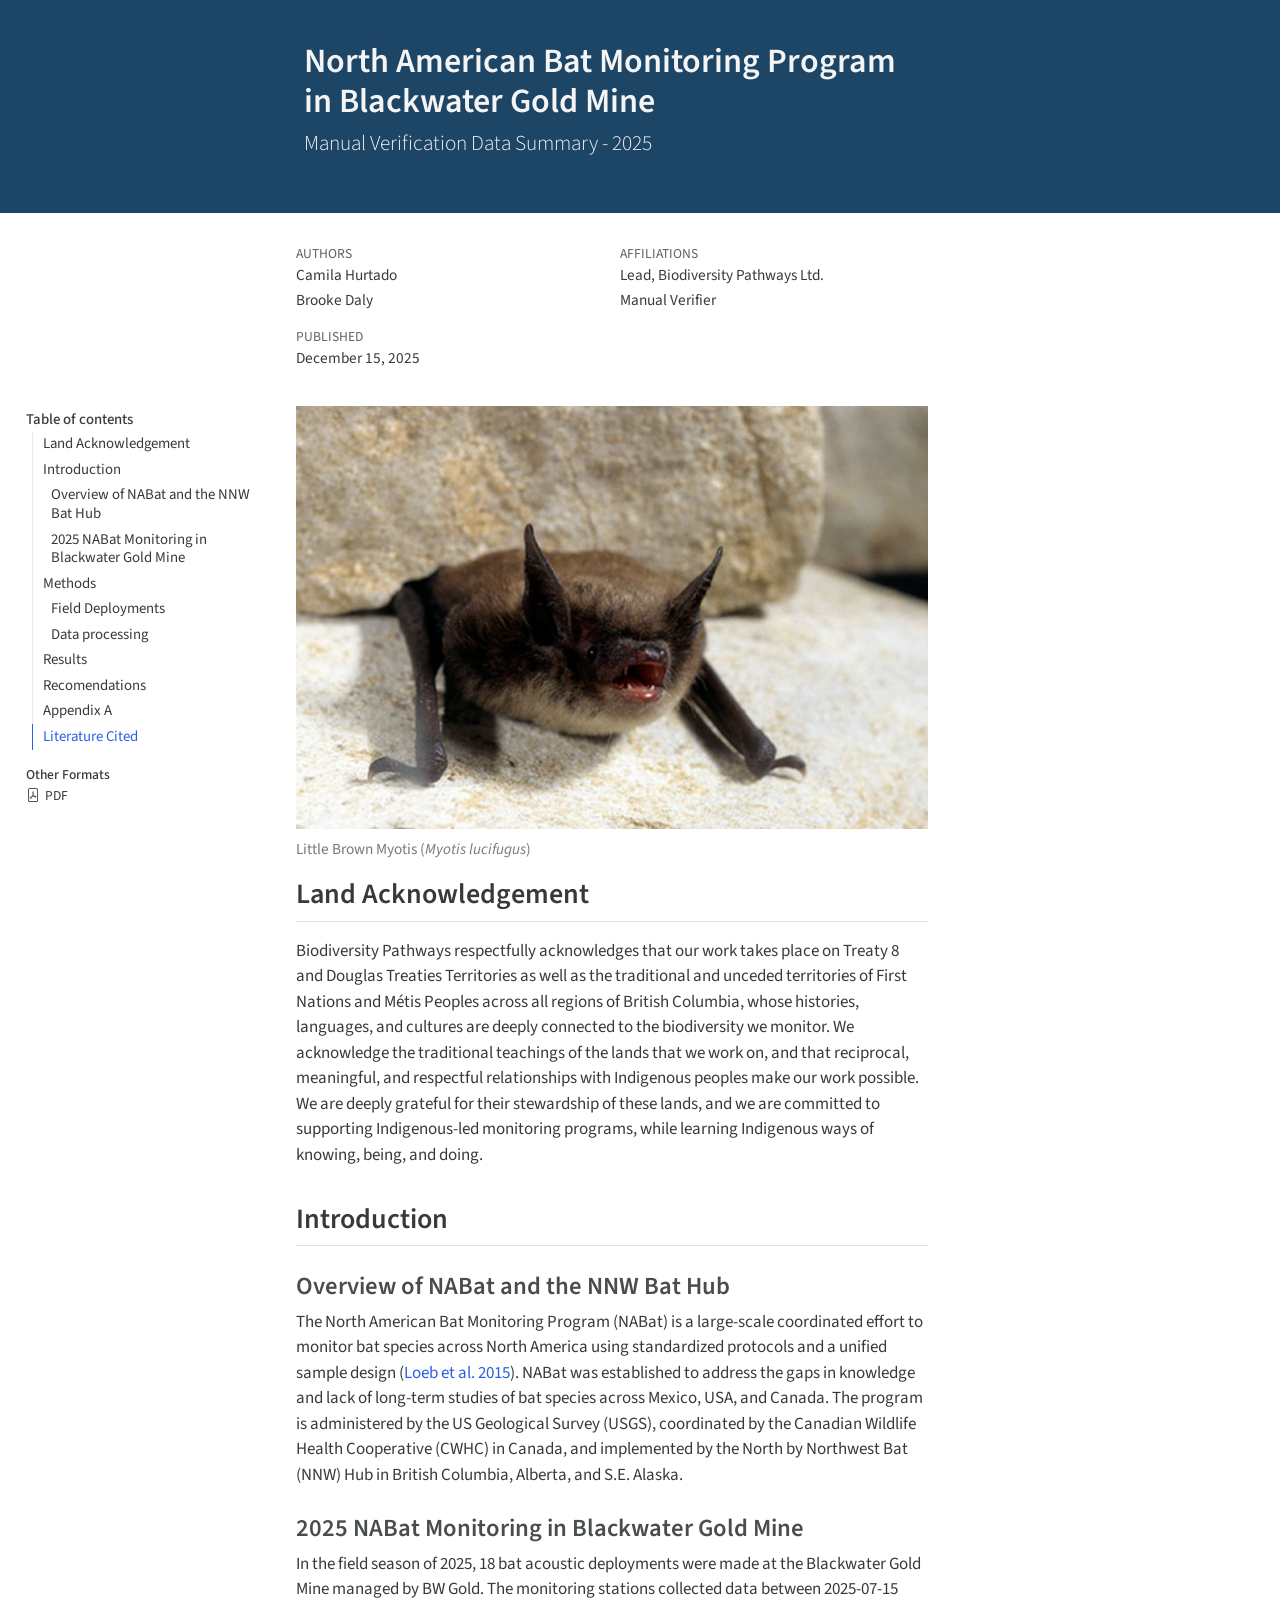
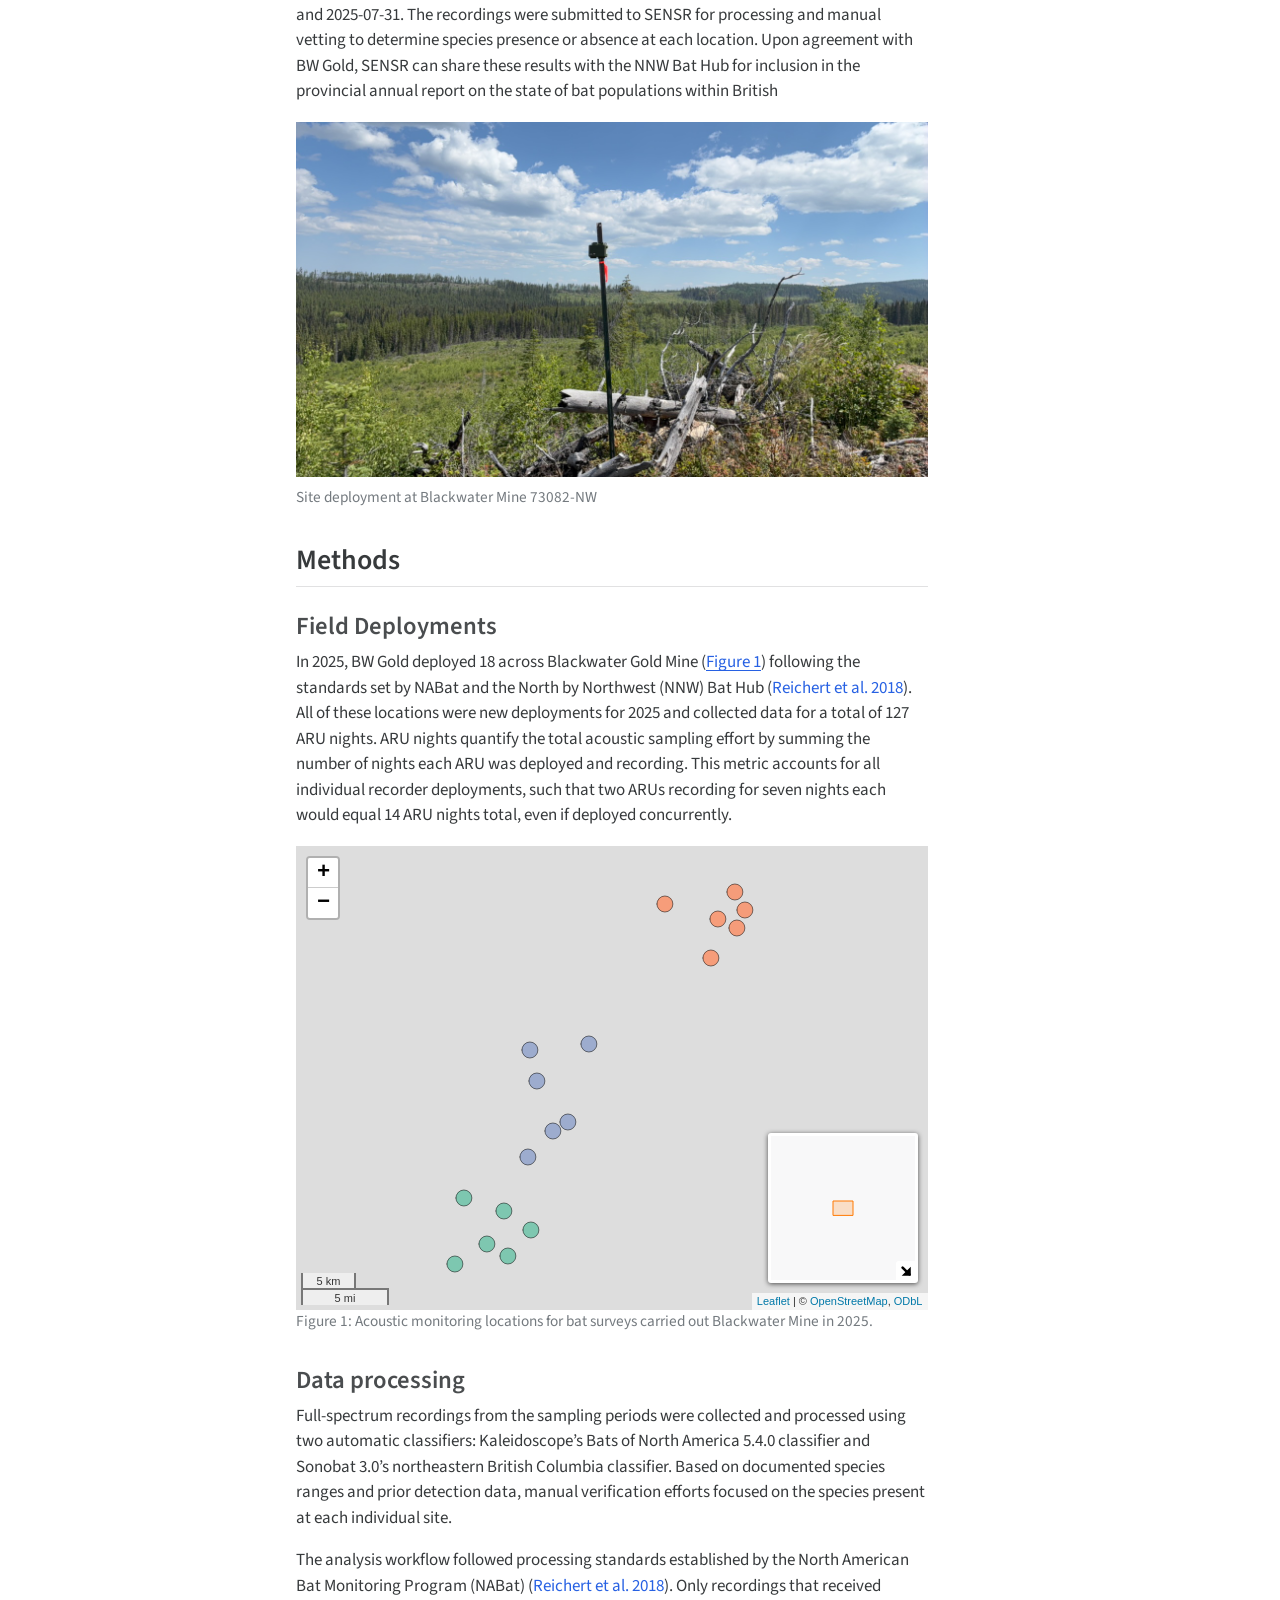
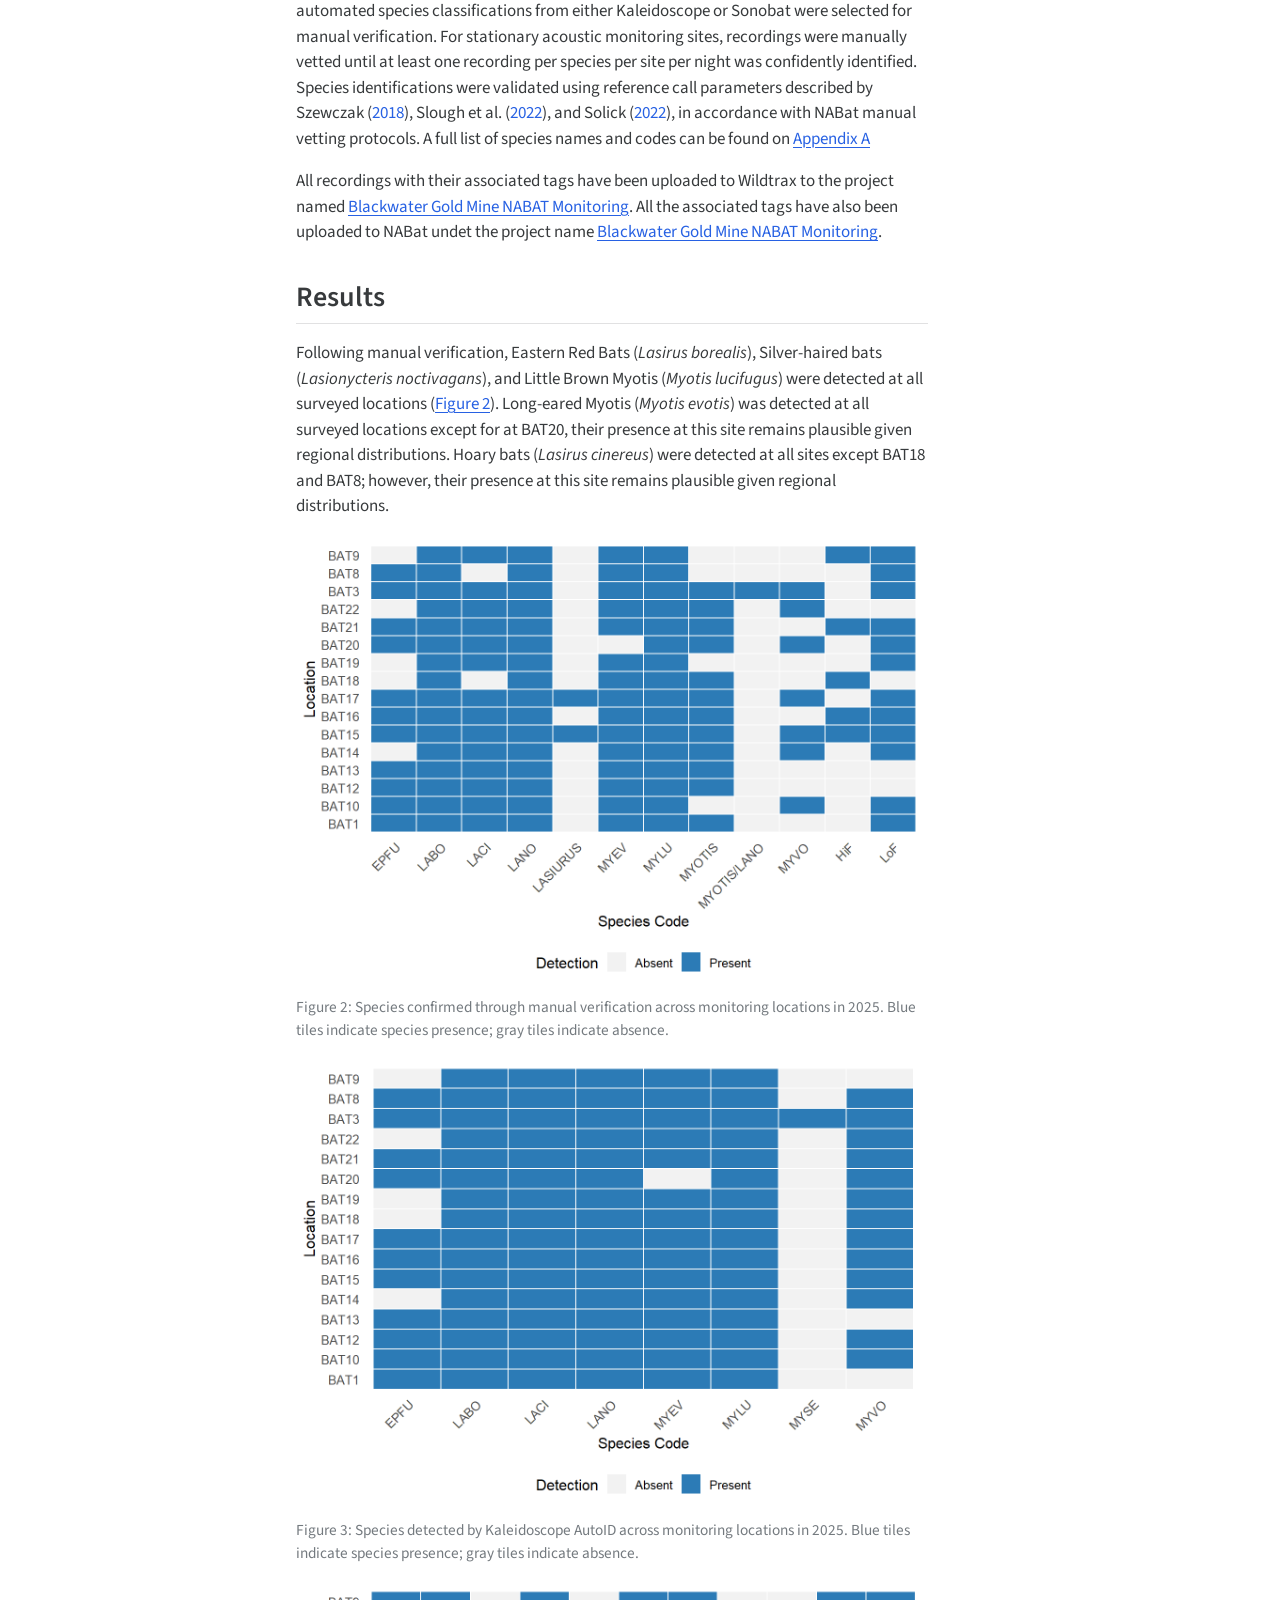
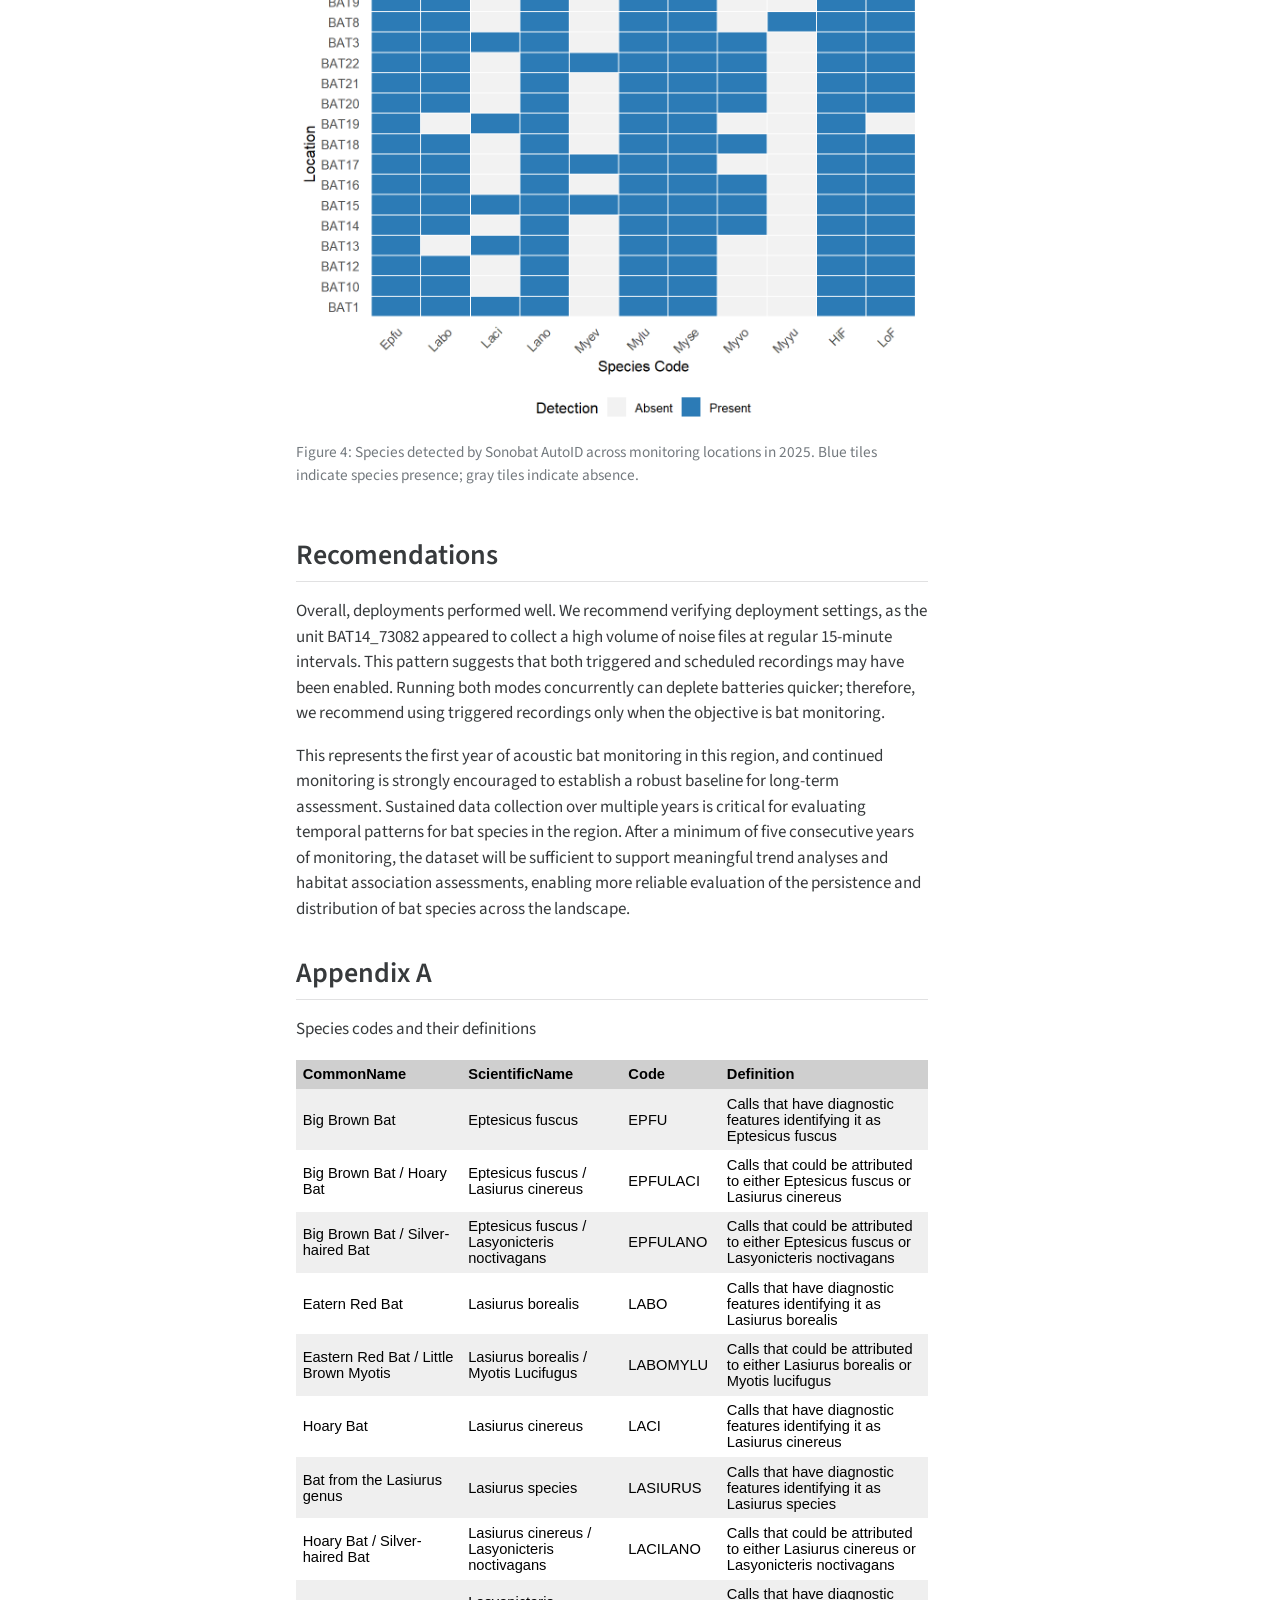
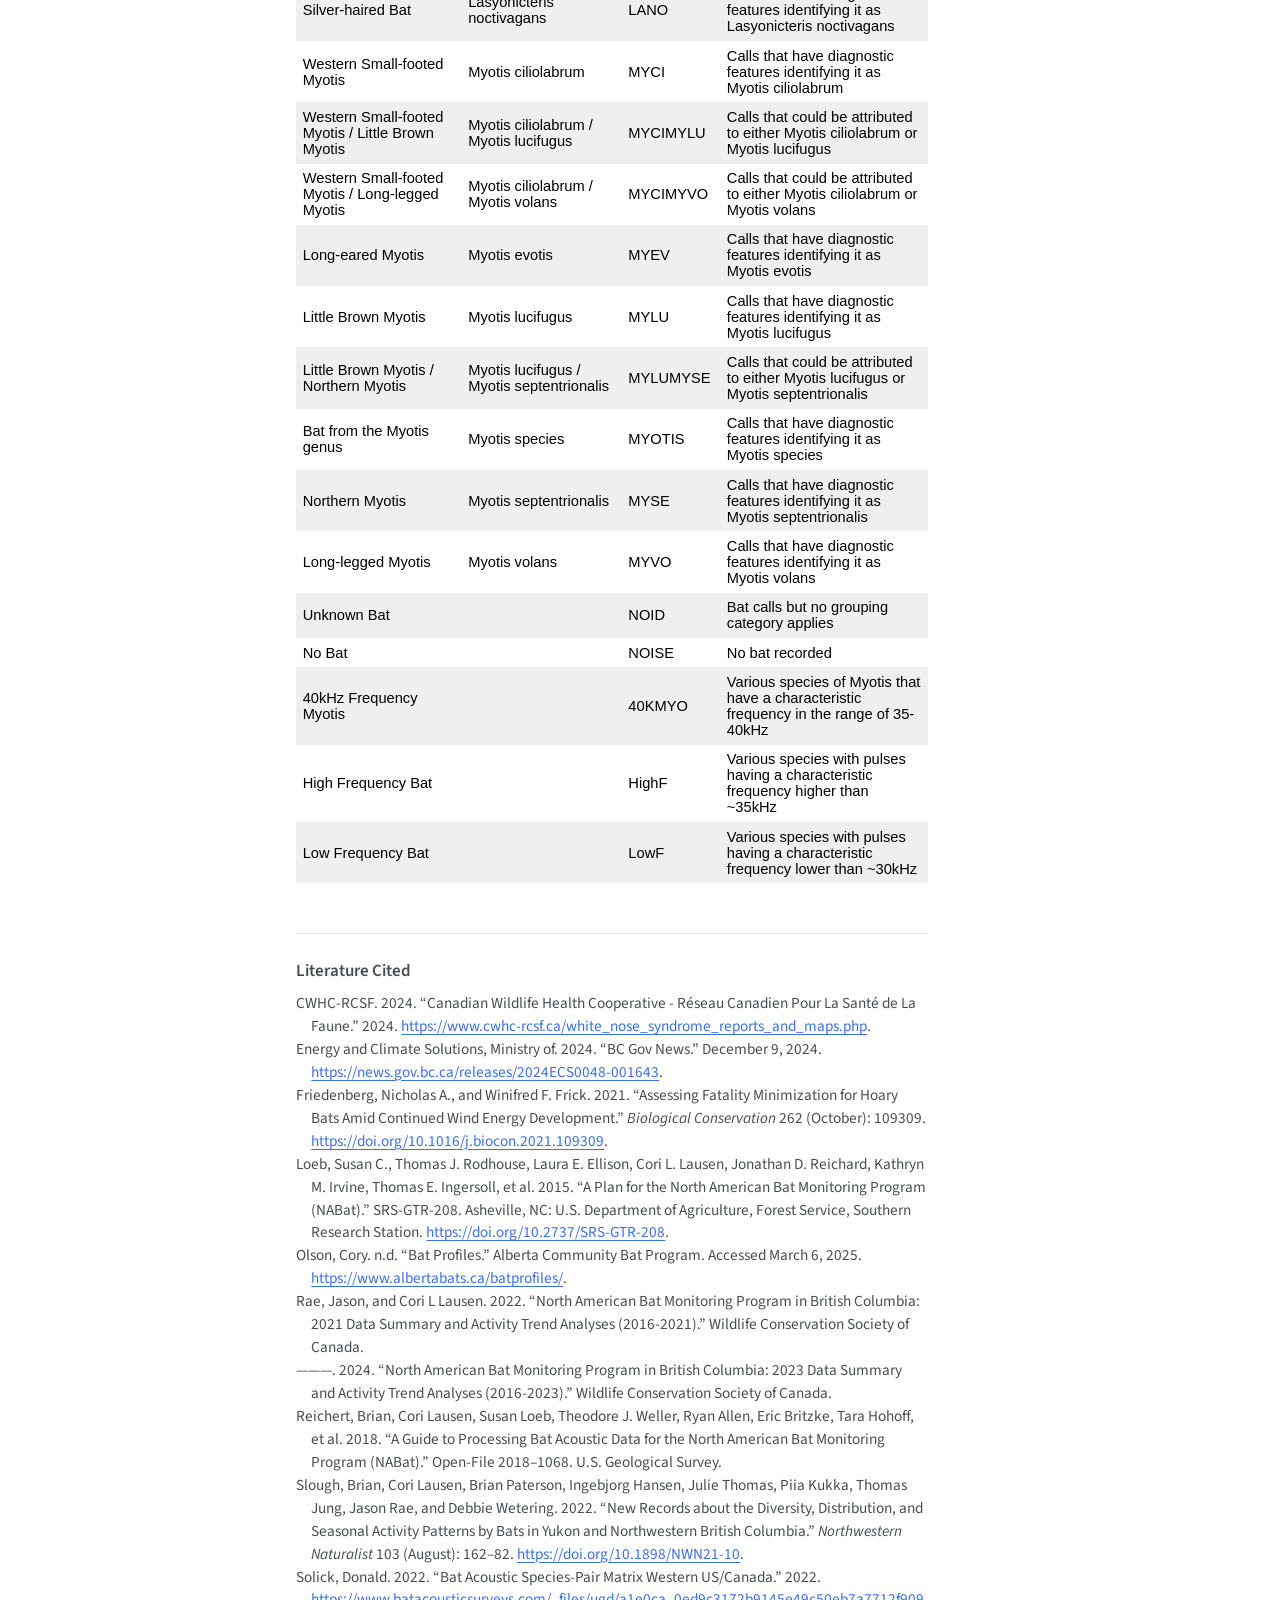
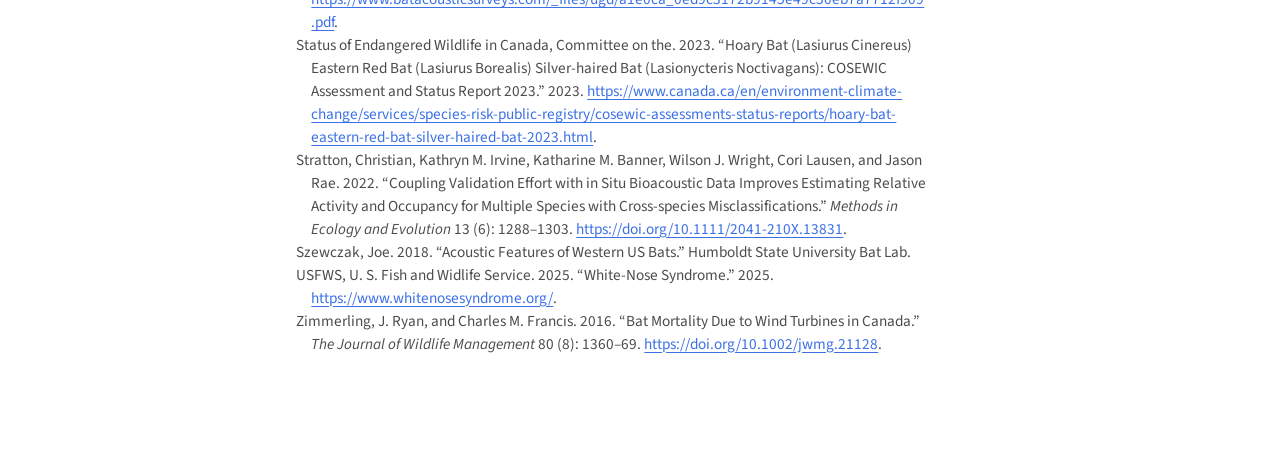
==== commit 9da47e47: "Built site for gh-pages" ====
--- a/2025NABat.html
+++ b/2025NABat.html
@@ -225,8 +225,8 @@
 <div id="fig-monitoring-locations" class="cell-output-display quarto-float quarto-figure quarto-figure-center anchored">
 <figure class="quarto-float quarto-float-fig figure">
 <div aria-describedby="fig-monitoring-locations-caption-0ceaefa1-69ba-4598-a22c-09a6ac19f8ca">
-<div class="leaflet html-widget html-fill-item" id="htmlwidget-84c4e666931ff6bdcc20" style="width:100%;height:464px;"></div>
-<script type="application/json" data-for="htmlwidget-84c4e666931ff6bdcc20">{"x":{"options":{"crs":{"crsClass":"L.CRS.EPSG3857","code":null,"proj4def":null,"projectedBounds":null,"options":{}}},"calls":[{"method":"addTiles","args":["https://{s}.tile.openstreetmap.org/{z}/{x}/{y}.png",null,null,{"minZoom":0,"maxZoom":18,"tileSize":256,"subdomains":"abc","errorTileUrl":"","tms":false,"noWrap":false,"zoomOffset":0,"zoomReverse":false,"opacity":1,"zIndex":1,"detectRetina":false,"attribution":"&copy; <a href=\"https://openstreetmap.org/copyright/\">OpenStreetMap<\/a>,  <a href=\"https://opendatacommons.org/licenses/odbl/\">ODbL<\/a>"}]},{"method":"addCircleMarkers","args":[[53.50945735,53.47983262,53.20475495,53.24759071,53.21103,53.23232,53.25836,53.2212,53.49444565,53.4996116,53.48719,53.45528352,53.29246997,53.3136938,53.35494478,53.38023385,53.38476012,53.32085605],[-124.5092712,-124.5072932,-124.8939697,-124.8273003,-124.82136,-124.7894,-124.88154,-124.84934,-124.4963607,-124.6057549,-124.5321,-124.5423027,-124.79422,-124.7595831,-124.7809134,-124.7907326,-124.7098274,-124.7386828],8,null,null,{"interactive":true,"className":"","stroke":true,"color":"black","weight":1,"opacity":0.5,"fill":true,"fillColor":["#FC8D62","#FC8D62","#66C2A5","#66C2A5","#66C2A5","#66C2A5","#66C2A5","#66C2A5","#FC8D62","#FC8D62","#FC8D62","#FC8D62","#8DA0CB","#8DA0CB","#8DA0CB","#8DA0CB","#8DA0CB","#8DA0CB"],"fillOpacity":0.8},null,null,["<b>Site:<\/b> SW2 <br> <b>NABat GRTS ID:<\/b> 73082 <br> <b>Deployment Dates:<\/b> 2025-07-15 to 2025-07-22","<b>Site:<\/b> SE <br> <b>NABat GRTS ID:<\/b> 73082 <br> <b>Deployment Dates:<\/b> 2025-07-15 to 2025-07-22","<b>Site:<\/b> SE <br> <b>NABat GRTS ID:<\/b> 2426 <br> <b>Deployment Dates:<\/b> 2025-07-17 to 2025-07-17","<b>Site:<\/b> NW <br> <b>NABat GRTS ID:<\/b> 2426 <br> <b>Deployment Dates:<\/b> 2025-07-17 to 2025-07-24","<b>Site:<\/b> SW <br> <b>NABat GRTS ID:<\/b> 2426 <br> <b>Deployment Dates:<\/b> 2025-07-23 to 2025-07-31","<b>Site:<\/b> SW2 <br> <b>NABat GRTS ID:<\/b> 2426 <br> <b>Deployment Dates:<\/b> 2025-07-23 to 2025-07-31","<b>Site:<\/b> NE <br> <b>NABat GRTS ID:<\/b> 2426 <br> <b>Deployment Dates:<\/b> 2025-07-23 to 2025-07-31","<b>Site:<\/b> SE2 <br> <b>NABat GRTS ID:<\/b> 2426 <br> <b>Deployment Dates:<\/b> 2025-07-23 to 2025-07-31","<b>Site:<\/b> NE <br> <b>NABat GRTS ID:<\/b> 73082 <br> <b>Deployment Dates:<\/b> 2025-07-15 to 2025-07-15","<b>Site:<\/b> NW <br> <b>NABat GRTS ID:<\/b> 73082 <br> <b>Deployment Dates:<\/b> 2025-07-15 to 2025-07-22","<b>Site:<\/b> SW <br> <b>NABat GRTS ID:<\/b> 73082 <br> <b>Deployment Dates:<\/b> 2025-07-15 to 2025-07-22","<b>Site:<\/b> SE2 <br> <b>NABat GRTS ID:<\/b> 73082 <br> <b>Deployment Dates:<\/b> 2025-07-15 to 2025-07-22","<b>Site:<\/b> SW <br> <b>NABat GRTS ID:<\/b> 204154 <br> <b>Deployment Dates:<\/b> 2025-07-16 to 2025-07-23","<b>Site:<\/b> SW2 <br> <b>NABat GRTS ID:<\/b> 204154 <br> <b>Deployment Dates:<\/b> 2025-07-16 to 2025-07-23","<b>Site:<\/b> NW <br> <b>NABat GRTS ID:<\/b> 204154 <br> <b>Deployment Dates:<\/b> 2025-07-16 to 2025-07-23","<b>Site:<\/b> NW2 <br> <b>NABat GRTS ID:<\/b> 204154 <br> <b>Deployment Dates:<\/b> 2025-07-16 to 2025-07-23","<b>Site:<\/b> NE <br> <b>NABat GRTS ID:<\/b> 204154 <br> <b>Deployment Dates:<\/b> 2025-07-16 to 2025-07-16","<b>Site:<\/b> SE <br> <b>NABat GRTS ID:<\/b> 204154 <br> <b>Deployment Dates:<\/b> 2025-07-16 to 2025-07-23"],null,null,{"interactive":false,"permanent":false,"direction":"auto","opacity":1,"offset":[0,0],"textsize":"10px","textOnly":false,"className":"","sticky":true},null]},{"method":"addScaleBar","args":[{"maxWidth":100,"metric":true,"imperial":true,"updateWhenIdle":true,"position":"bottomleft"}]},{"method":"addMiniMap","args":[null,null,"bottomright",150,150,19,19,-5,false,false,false,true,false,false,{"color":"#ff7800","weight":1,"clickable":false},{"color":"#000000","weight":1,"clickable":false,"opacity":0,"fillOpacity":0},{"hideText":"Hide MiniMap","showText":"Show MiniMap"},[]]}],"limits":{"lat":[53.20475495,53.50945735],"lng":[-124.8939697,-124.4963607]}},"evals":[],"jsHooks":[]}</script>
+<div class="leaflet html-widget html-fill-item" id="htmlwidget-c07b800feb7a7348c5a1" style="width:100%;height:464px;"></div>
+<script type="application/json" data-for="htmlwidget-c07b800feb7a7348c5a1">{"x":{"options":{"crs":{"crsClass":"L.CRS.EPSG3857","code":null,"proj4def":null,"projectedBounds":null,"options":{}}},"calls":[{"method":"addTiles","args":["https://{s}.tile.openstreetmap.org/{z}/{x}/{y}.png",null,null,{"minZoom":0,"maxZoom":18,"tileSize":256,"subdomains":"abc","errorTileUrl":"","tms":false,"noWrap":false,"zoomOffset":0,"zoomReverse":false,"opacity":1,"zIndex":1,"detectRetina":false,"attribution":"&copy; <a href=\"https://openstreetmap.org/copyright/\">OpenStreetMap<\/a>,  <a href=\"https://opendatacommons.org/licenses/odbl/\">ODbL<\/a>"}]},{"method":"addCircleMarkers","args":[[53.50945735,53.47983262,53.20475495,53.24759071,53.21103,53.23232,53.25836,53.2212,53.49444565,53.4996116,53.48719,53.45528352,53.29246997,53.3136938,53.35494478,53.38023385,53.38476012,53.32085605],[-124.5092712,-124.5072932,-124.8939697,-124.8273003,-124.82136,-124.7894,-124.88154,-124.84934,-124.4963607,-124.6057549,-124.5321,-124.5423027,-124.79422,-124.7595831,-124.7809134,-124.7907326,-124.7098274,-124.7386828],8,null,null,{"interactive":true,"className":"","stroke":true,"color":"black","weight":1,"opacity":0.5,"fill":true,"fillColor":["#FC8D62","#FC8D62","#66C2A5","#66C2A5","#66C2A5","#66C2A5","#66C2A5","#66C2A5","#FC8D62","#FC8D62","#FC8D62","#FC8D62","#8DA0CB","#8DA0CB","#8DA0CB","#8DA0CB","#8DA0CB","#8DA0CB"],"fillOpacity":0.8},null,null,["<b>Site:<\/b> SW2 <br> <b>NABat GRTS ID:<\/b> 73082 <br> <b>Deployment Dates:<\/b> 2025-07-15 to 2025-07-22","<b>Site:<\/b> SE <br> <b>NABat GRTS ID:<\/b> 73082 <br> <b>Deployment Dates:<\/b> 2025-07-15 to 2025-07-22","<b>Site:<\/b> SE <br> <b>NABat GRTS ID:<\/b> 2426 <br> <b>Deployment Dates:<\/b> 2025-07-17 to 2025-07-17","<b>Site:<\/b> NW <br> <b>NABat GRTS ID:<\/b> 2426 <br> <b>Deployment Dates:<\/b> 2025-07-17 to 2025-07-24","<b>Site:<\/b> SW <br> <b>NABat GRTS ID:<\/b> 2426 <br> <b>Deployment Dates:<\/b> 2025-07-23 to 2025-07-31","<b>Site:<\/b> SW2 <br> <b>NABat GRTS ID:<\/b> 2426 <br> <b>Deployment Dates:<\/b> 2025-07-23 to 2025-07-31","<b>Site:<\/b> NE <br> <b>NABat GRTS ID:<\/b> 2426 <br> <b>Deployment Dates:<\/b> 2025-07-23 to 2025-07-31","<b>Site:<\/b> SE2 <br> <b>NABat GRTS ID:<\/b> 2426 <br> <b>Deployment Dates:<\/b> 2025-07-23 to 2025-07-31","<b>Site:<\/b> NE <br> <b>NABat GRTS ID:<\/b> 73082 <br> <b>Deployment Dates:<\/b> 2025-07-15 to 2025-07-15","<b>Site:<\/b> NW <br> <b>NABat GRTS ID:<\/b> 73082 <br> <b>Deployment Dates:<\/b> 2025-07-15 to 2025-07-22","<b>Site:<\/b> SW <br> <b>NABat GRTS ID:<\/b> 73082 <br> <b>Deployment Dates:<\/b> 2025-07-15 to 2025-07-22","<b>Site:<\/b> SE2 <br> <b>NABat GRTS ID:<\/b> 73082 <br> <b>Deployment Dates:<\/b> 2025-07-15 to 2025-07-22","<b>Site:<\/b> SW <br> <b>NABat GRTS ID:<\/b> 204154 <br> <b>Deployment Dates:<\/b> 2025-07-16 to 2025-07-23","<b>Site:<\/b> SW2 <br> <b>NABat GRTS ID:<\/b> 204154 <br> <b>Deployment Dates:<\/b> 2025-07-16 to 2025-07-23","<b>Site:<\/b> NW <br> <b>NABat GRTS ID:<\/b> 204154 <br> <b>Deployment Dates:<\/b> 2025-07-16 to 2025-07-23","<b>Site:<\/b> NW2 <br> <b>NABat GRTS ID:<\/b> 204154 <br> <b>Deployment Dates:<\/b> 2025-07-16 to 2025-07-23","<b>Site:<\/b> NE <br> <b>NABat GRTS ID:<\/b> 204154 <br> <b>Deployment Dates:<\/b> 2025-07-16 to 2025-07-16","<b>Site:<\/b> SE <br> <b>NABat GRTS ID:<\/b> 204154 <br> <b>Deployment Dates:<\/b> 2025-07-16 to 2025-07-23"],null,null,{"interactive":false,"permanent":false,"direction":"auto","opacity":1,"offset":[0,0],"textsize":"10px","textOnly":false,"className":"","sticky":true},null]},{"method":"addScaleBar","args":[{"maxWidth":100,"metric":true,"imperial":true,"updateWhenIdle":true,"position":"bottomleft"}]},{"method":"addMiniMap","args":[null,null,"bottomright",150,150,19,19,-5,false,false,false,true,false,false,{"color":"#ff7800","weight":1,"clickable":false},{"color":"#000000","weight":1,"clickable":false,"opacity":0,"fillOpacity":0},{"hideText":"Hide MiniMap","showText":"Show MiniMap"},[]]}],"limits":{"lat":[53.20475495,53.50945735],"lng":[-124.8939697,-124.4963607]}},"evals":[],"jsHooks":[]}</script>
 </div>
 <figcaption class="quarto-float-caption-bottom quarto-float-caption quarto-float-fig" id="fig-monitoring-locations-caption-0ceaefa1-69ba-4598-a22c-09a6ac19f8ca">
 Figure&nbsp;1: Acoustic monitoring locations for bat surveys carried out Blackwater Mine in 2025.
@@ -300,7 +300,7 @@
 <p>Species codes and their definitions</p>
 <div class="cell">
 <div class="cell-output-display">
-<div class="tabwid"><style>.cl-501ac882{}.cl-50104f56{font-family:'Arial';font-size:11pt;font-weight:bold;font-style:normal;text-decoration:none;color:rgba(0, 0, 0, 1.00);background-color:transparent;}.cl-50104f57{font-family:'Arial';font-size:11pt;font-weight:normal;font-style:normal;text-decoration:none;color:rgba(0, 0, 0, 1.00);background-color:transparent;}.cl-50139cba{margin:0;text-align:left;border-bottom: 0 solid rgba(0, 0, 0, 1.00);border-top: 0 solid rgba(0, 0, 0, 1.00);border-left: 0 solid rgba(0, 0, 0, 1.00);border-right: 0 solid rgba(0, 0, 0, 1.00);padding-bottom:5pt;padding-top:5pt;padding-left:5pt;padding-right:5pt;line-height: 1;background-color:transparent;}.cl-5015e6b4{width:3.699in;background-color:rgba(207, 207, 207, 1.00);vertical-align: middle;border-bottom: 0 solid rgba(0, 0, 0, 1.00);border-top: 0 solid rgba(0, 0, 0, 1.00);border-left: 0 solid rgba(0, 0, 0, 1.00);border-right: 0 solid rgba(0, 0, 0, 1.00);margin-bottom:0;margin-top:0;margin-left:0;margin-right:0;}.cl-5015e6be{width:3.359in;background-color:rgba(207, 207, 207, 1.00);vertical-align: middle;border-bottom: 0 solid rgba(0, 0, 0, 1.00);border-top: 0 solid rgba(0, 0, 0, 1.00);border-left: 0 solid rgba(0, 0, 0, 1.00);border-right: 0 solid rgba(0, 0, 0, 1.00);margin-bottom:0;margin-top:0;margin-left:0;margin-right:0;}.cl-5015e6c8{width:1.143in;background-color:rgba(207, 207, 207, 1.00);vertical-align: middle;border-bottom: 0 solid rgba(0, 0, 0, 1.00);border-top: 0 solid rgba(0, 0, 0, 1.00);border-left: 0 solid rgba(0, 0, 0, 1.00);border-right: 0 solid rgba(0, 0, 0, 1.00);margin-bottom:0;margin-top:0;margin-left:0;margin-right:0;}.cl-5015e6c9{width:6.187in;background-color:rgba(207, 207, 207, 1.00);vertical-align: middle;border-bottom: 0 solid rgba(0, 0, 0, 1.00);border-top: 0 solid rgba(0, 0, 0, 1.00);border-left: 0 solid rgba(0, 0, 0, 1.00);border-right: 0 solid rgba(0, 0, 0, 1.00);margin-bottom:0;margin-top:0;margin-left:0;margin-right:0;}.cl-5015e6d2{width:3.699in;background-color:rgba(239, 239, 239, 1.00);vertical-align: middle;border-bottom: 0 solid rgba(0, 0, 0, 1.00);border-top: 0 solid rgba(0, 0, 0, 1.00);border-left: 0 solid rgba(0, 0, 0, 1.00);border-right: 0 solid rgba(0, 0, 0, 1.00);margin-bottom:0;margin-top:0;margin-left:0;margin-right:0;}.cl-5015e6d3{width:3.359in;background-color:rgba(239, 239, 239, 1.00);vertical-align: middle;border-bottom: 0 solid rgba(0, 0, 0, 1.00);border-top: 0 solid rgba(0, 0, 0, 1.00);border-left: 0 solid rgba(0, 0, 0, 1.00);border-right: 0 solid rgba(0, 0, 0, 1.00);margin-bottom:0;margin-top:0;margin-left:0;margin-right:0;}.cl-5015e6dc{width:1.143in;background-color:rgba(239, 239, 239, 1.00);vertical-align: middle;border-bottom: 0 solid rgba(0, 0, 0, 1.00);border-top: 0 solid rgba(0, 0, 0, 1.00);border-left: 0 solid rgba(0, 0, 0, 1.00);border-right: 0 solid rgba(0, 0, 0, 1.00);margin-bottom:0;margin-top:0;margin-left:0;margin-right:0;}.cl-5015e6dd{width:6.187in;background-color:rgba(239, 239, 239, 1.00);vertical-align: middle;border-bottom: 0 solid rgba(0, 0, 0, 1.00);border-top: 0 solid rgba(0, 0, 0, 1.00);border-left: 0 solid rgba(0, 0, 0, 1.00);border-right: 0 solid rgba(0, 0, 0, 1.00);margin-bottom:0;margin-top:0;margin-left:0;margin-right:0;}.cl-5015e6de{width:3.699in;background-color:transparent;vertical-align: middle;border-bottom: 0 solid rgba(0, 0, 0, 1.00);border-top: 0 solid rgba(0, 0, 0, 1.00);border-left: 0 solid rgba(0, 0, 0, 1.00);border-right: 0 solid rgba(0, 0, 0, 1.00);margin-bottom:0;margin-top:0;margin-left:0;margin-right:0;}.cl-5015e6e6{width:3.359in;background-color:transparent;vertical-align: middle;border-bottom: 0 solid rgba(0, 0, 0, 1.00);border-top: 0 solid rgba(0, 0, 0, 1.00);border-left: 0 solid rgba(0, 0, 0, 1.00);border-right: 0 solid rgba(0, 0, 0, 1.00);margin-bottom:0;margin-top:0;margin-left:0;margin-right:0;}.cl-5015e6e7{width:1.143in;background-color:transparent;vertical-align: middle;border-bottom: 0 solid rgba(0, 0, 0, 1.00);border-top: 0 solid rgba(0, 0, 0, 1.00);border-left: 0 solid rgba(0, 0, 0, 1.00);border-right: 0 solid rgba(0, 0, 0, 1.00);margin-bottom:0;margin-top:0;margin-left:0;margin-right:0;}.cl-5015e6f0{width:6.187in;background-color:transparent;vertical-align: middle;border-bottom: 0 solid rgba(0, 0, 0, 1.00);border-top: 0 solid rgba(0, 0, 0, 1.00);border-left: 0 solid rgba(0, 0, 0, 1.00);border-right: 0 solid rgba(0, 0, 0, 1.00);margin-bottom:0;margin-top:0;margin-left:0;margin-right:0;}.cl-5015e6f1{width:3.699in;background-color:rgba(239, 239, 239, 1.00);vertical-align: middle;border-bottom: 0 solid rgba(0, 0, 0, 1.00);border-top: 0 solid rgba(0, 0, 0, 1.00);border-left: 0 solid rgba(0, 0, 0, 1.00);border-right: 0 solid rgba(0, 0, 0, 1.00);margin-bottom:0;margin-top:0;margin-left:0;margin-right:0;}.cl-5015e6fa{width:3.359in;background-color:rgba(239, 239, 239, 1.00);vertical-align: middle;border-bottom: 0 solid rgba(0, 0, 0, 1.00);border-top: 0 solid rgba(0, 0, 0, 1.00);border-left: 0 solid rgba(0, 0, 0, 1.00);border-right: 0 solid rgba(0, 0, 0, 1.00);margin-bottom:0;margin-top:0;margin-left:0;margin-right:0;}.cl-5015e6fb{width:1.143in;background-color:rgba(239, 239, 239, 1.00);vertical-align: middle;border-bottom: 0 solid rgba(0, 0, 0, 1.00);border-top: 0 solid rgba(0, 0, 0, 1.00);border-left: 0 solid rgba(0, 0, 0, 1.00);border-right: 0 solid rgba(0, 0, 0, 1.00);margin-bottom:0;margin-top:0;margin-left:0;margin-right:0;}.cl-5015e704{width:6.187in;background-color:rgba(239, 239, 239, 1.00);vertical-align: middle;border-bottom: 0 solid rgba(0, 0, 0, 1.00);border-top: 0 solid rgba(0, 0, 0, 1.00);border-left: 0 solid rgba(0, 0, 0, 1.00);border-right: 0 solid rgba(0, 0, 0, 1.00);margin-bottom:0;margin-top:0;margin-left:0;margin-right:0;}.cl-5015e705{width:3.699in;background-color:transparent;vertical-align: middle;border-bottom: 0 solid rgba(0, 0, 0, 1.00);border-top: 0 solid rgba(0, 0, 0, 1.00);border-left: 0 solid rgba(0, 0, 0, 1.00);border-right: 0 solid rgba(0, 0, 0, 1.00);margin-bottom:0;margin-top:0;margin-left:0;margin-right:0;}.cl-5015e706{width:3.359in;background-color:transparent;vertical-align: middle;border-bottom: 0 solid rgba(0, 0, 0, 1.00);border-top: 0 solid rgba(0, 0, 0, 1.00);border-left: 0 solid rgba(0, 0, 0, 1.00);border-right: 0 solid rgba(0, 0, 0, 1.00);margin-bottom:0;margin-top:0;margin-left:0;margin-right:0;}.cl-5015e70e{width:1.143in;background-color:transparent;vertical-align: middle;border-bottom: 0 solid rgba(0, 0, 0, 1.00);border-top: 0 solid rgba(0, 0, 0, 1.00);border-left: 0 solid rgba(0, 0, 0, 1.00);border-right: 0 solid rgba(0, 0, 0, 1.00);margin-bottom:0;margin-top:0;margin-left:0;margin-right:0;}.cl-5015e70f{width:6.187in;background-color:transparent;vertical-align: middle;border-bottom: 0 solid rgba(0, 0, 0, 1.00);border-top: 0 solid rgba(0, 0, 0, 1.00);border-left: 0 solid rgba(0, 0, 0, 1.00);border-right: 0 solid rgba(0, 0, 0, 1.00);margin-bottom:0;margin-top:0;margin-left:0;margin-right:0;}</style><table data-quarto-disable-processing="true" class="cl-501ac882"><thead><tr style="overflow-wrap:break-word;"><th class="cl-5015e6b4"><p class="cl-50139cba"><span class="cl-50104f56">CommonName</span></p></th><th class="cl-5015e6be"><p class="cl-50139cba"><span class="cl-50104f56">ScientificName</span></p></th><th class="cl-5015e6c8"><p class="cl-50139cba"><span class="cl-50104f56">Code</span></p></th><th class="cl-5015e6c9"><p class="cl-50139cba"><span class="cl-50104f56">Definition</span></p></th></tr></thead><tbody><tr style="overflow-wrap:break-word;"><td class="cl-5015e6d2"><p class="cl-50139cba"><span class="cl-50104f57">Big Brown Bat</span></p></td><td class="cl-5015e6d3"><p class="cl-50139cba"><span class="cl-50104f57">Eptesicus fuscus</span></p></td><td class="cl-5015e6dc"><p class="cl-50139cba"><span class="cl-50104f57">EPFU</span></p></td><td class="cl-5015e6dd"><p class="cl-50139cba"><span class="cl-50104f57">Calls that have diagnostic features identifying it as Eptesicus fuscus</span></p></td></tr><tr style="overflow-wrap:break-word;"><td class="cl-5015e6de"><p class="cl-50139cba"><span class="cl-50104f57">Big Brown Bat / Hoary Bat</span></p></td><td class="cl-5015e6e6"><p class="cl-50139cba"><span class="cl-50104f57">Eptesicus fuscus / Lasiurus cinereus</span></p></td><td class="cl-5015e6e7"><p class="cl-50139cba"><span class="cl-50104f57">EPFULACI</span></p></td><td class="cl-5015e6f0"><p class="cl-50139cba"><span class="cl-50104f57">Calls that could be attributed to either Eptesicus fuscus or Lasiurus cinereus</span></p></td></tr><tr style="overflow-wrap:break-word;"><td class="cl-5015e6d2"><p class="cl-50139cba"><span class="cl-50104f57">Big Brown Bat / Silver-haired Bat</span></p></td><td class="cl-5015e6d3"><p class="cl-50139cba"><span class="cl-50104f57">Eptesicus fuscus / Lasyonicteris noctivagans</span></p></td><td class="cl-5015e6dc"><p class="cl-50139cba"><span class="cl-50104f57">EPFULANO</span></p></td><td class="cl-5015e6dd"><p class="cl-50139cba"><span class="cl-50104f57">Calls that could be attributed to either Eptesicus fuscus or Lasyonicteris noctivagans</span></p></td></tr><tr style="overflow-wrap:break-word;"><td class="cl-5015e6de"><p class="cl-50139cba"><span class="cl-50104f57">Eatern Red Bat</span></p></td><td class="cl-5015e6e6"><p class="cl-50139cba"><span class="cl-50104f57">Lasiurus borealis</span></p></td><td class="cl-5015e6e7"><p class="cl-50139cba"><span class="cl-50104f57">LABO</span></p></td><td class="cl-5015e6f0"><p class="cl-50139cba"><span class="cl-50104f57">Calls that have diagnostic features identifying it as Lasiurus borealis</span></p></td></tr><tr style="overflow-wrap:break-word;"><td class="cl-5015e6d2"><p class="cl-50139cba"><span class="cl-50104f57">Eastern Red Bat / Little Brown Myotis</span></p></td><td class="cl-5015e6d3"><p class="cl-50139cba"><span class="cl-50104f57">Lasiurus borealis / Myotis Lucifugus</span></p></td><td class="cl-5015e6dc"><p class="cl-50139cba"><span class="cl-50104f57">LABOMYLU</span></p></td><td class="cl-5015e6dd"><p class="cl-50139cba"><span class="cl-50104f57">Calls that could be attributed to either Lasiurus borealis or Myotis lucifugus</span></p></td></tr><tr style="overflow-wrap:break-word;"><td class="cl-5015e6de"><p class="cl-50139cba"><span class="cl-50104f57">Hoary Bat</span></p></td><td class="cl-5015e6e6"><p class="cl-50139cba"><span class="cl-50104f57">Lasiurus cinereus</span></p></td><td class="cl-5015e6e7"><p class="cl-50139cba"><span class="cl-50104f57">LACI</span></p></td><td class="cl-5015e6f0"><p class="cl-50139cba"><span class="cl-50104f57">Calls that have diagnostic features identifying it as Lasiurus cinereus</span></p></td></tr><tr style="overflow-wrap:break-word;"><td class="cl-5015e6d2"><p class="cl-50139cba"><span class="cl-50104f57">Bat from the Lasiurus genus</span></p></td><td class="cl-5015e6d3"><p class="cl-50139cba"><span class="cl-50104f57">Lasiurus species</span></p></td><td class="cl-5015e6dc"><p class="cl-50139cba"><span class="cl-50104f57">LASIURUS</span></p></td><td class="cl-5015e6dd"><p class="cl-50139cba"><span class="cl-50104f57">Calls that have diagnostic features identifying it as Lasiurus species</span></p></td></tr><tr style="overflow-wrap:break-word;"><td class="cl-5015e6de"><p class="cl-50139cba"><span class="cl-50104f57">Hoary Bat / Silver-haired Bat</span></p></td><td class="cl-5015e6e6"><p class="cl-50139cba"><span class="cl-50104f57">Lasiurus cinereus / Lasyonicteris noctivagans</span></p></td><td class="cl-5015e6e7"><p class="cl-50139cba"><span class="cl-50104f57">LACILANO</span></p></td><td class="cl-5015e6f0"><p class="cl-50139cba"><span class="cl-50104f57">Calls that could be attributed to either Lasiurus cinereus or Lasyonicteris noctivagans</span></p></td></tr><tr style="overflow-wrap:break-word;"><td class="cl-5015e6d2"><p class="cl-50139cba"><span class="cl-50104f57">Silver-haired Bat</span></p></td><td class="cl-5015e6d3"><p class="cl-50139cba"><span class="cl-50104f57">Lasyonicteris noctivagans</span></p></td><td class="cl-5015e6dc"><p class="cl-50139cba"><span class="cl-50104f57">LANO</span></p></td><td class="cl-5015e6dd"><p class="cl-50139cba"><span class="cl-50104f57">Calls that have diagnostic features identifying it as Lasyonicteris noctivagans</span></p></td></tr><tr style="overflow-wrap:break-word;"><td class="cl-5015e6de"><p class="cl-50139cba"><span class="cl-50104f57">Western Small-footed Myotis</span></p></td><td class="cl-5015e6e6"><p class="cl-50139cba"><span class="cl-50104f57">Myotis ciliolabrum</span></p></td><td class="cl-5015e6e7"><p class="cl-50139cba"><span class="cl-50104f57">MYCI</span></p></td><td class="cl-5015e6f0"><p class="cl-50139cba"><span class="cl-50104f57">Calls that have diagnostic features identifying it as Myotis ciliolabrum</span></p></td></tr><tr style="overflow-wrap:break-word;"><td class="cl-5015e6d2"><p class="cl-50139cba"><span class="cl-50104f57">Western Small-footed Myotis / Little Brown Myotis</span></p></td><td class="cl-5015e6d3"><p class="cl-50139cba"><span class="cl-50104f57">Myotis ciliolabrum / Myotis lucifugus</span></p></td><td class="cl-5015e6dc"><p class="cl-50139cba"><span class="cl-50104f57">MYCIMYLU</span></p></td><td class="cl-5015e6dd"><p class="cl-50139cba"><span class="cl-50104f57">Calls that could be attributed to either Myotis ciliolabrum or Myotis lucifugus</span></p></td></tr><tr style="overflow-wrap:break-word;"><td class="cl-5015e6de"><p class="cl-50139cba"><span class="cl-50104f57">Western Small-footed Myotis / Long-legged Myotis</span></p></td><td class="cl-5015e6e6"><p class="cl-50139cba"><span class="cl-50104f57">Myotis ciliolabrum / Myotis volans</span></p></td><td class="cl-5015e6e7"><p class="cl-50139cba"><span class="cl-50104f57">MYCIMYVO</span></p></td><td class="cl-5015e6f0"><p class="cl-50139cba"><span class="cl-50104f57">Calls that could be attributed to either Myotis ciliolabrum or Myotis volans</span></p></td></tr><tr style="overflow-wrap:break-word;"><td class="cl-5015e6d2"><p class="cl-50139cba"><span class="cl-50104f57">Long-eared Myotis</span></p></td><td class="cl-5015e6d3"><p class="cl-50139cba"><span class="cl-50104f57">Myotis evotis</span></p></td><td class="cl-5015e6dc"><p class="cl-50139cba"><span class="cl-50104f57">MYEV</span></p></td><td class="cl-5015e6dd"><p class="cl-50139cba"><span class="cl-50104f57">Calls that have diagnostic features identifying it as Myotis evotis</span></p></td></tr><tr style="overflow-wrap:break-word;"><td class="cl-5015e6de"><p class="cl-50139cba"><span class="cl-50104f57">Little Brown Myotis</span></p></td><td class="cl-5015e6e6"><p class="cl-50139cba"><span class="cl-50104f57">Myotis lucifugus</span></p></td><td class="cl-5015e6e7"><p class="cl-50139cba"><span class="cl-50104f57">MYLU</span></p></td><td class="cl-5015e6f0"><p class="cl-50139cba"><span class="cl-50104f57">Calls that have diagnostic features identifying it as Myotis lucifugus</span></p></td></tr><tr style="overflow-wrap:break-word;"><td class="cl-5015e6d2"><p class="cl-50139cba"><span class="cl-50104f57">Little Brown Myotis / Northern Myotis</span></p></td><td class="cl-5015e6d3"><p class="cl-50139cba"><span class="cl-50104f57">Myotis lucifugus / Myotis septentrionalis</span></p></td><td class="cl-5015e6dc"><p class="cl-50139cba"><span class="cl-50104f57">MYLUMYSE</span></p></td><td class="cl-5015e6dd"><p class="cl-50139cba"><span class="cl-50104f57">Calls that could be attributed to either Myotis lucifugus or Myotis septentrionalis</span></p></td></tr><tr style="overflow-wrap:break-word;"><td class="cl-5015e6de"><p class="cl-50139cba"><span class="cl-50104f57">Bat from the Myotis genus</span></p></td><td class="cl-5015e6e6"><p class="cl-50139cba"><span class="cl-50104f57">Myotis species</span></p></td><td class="cl-5015e6e7"><p class="cl-50139cba"><span class="cl-50104f57">MYOTIS</span></p></td><td class="cl-5015e6f0"><p class="cl-50139cba"><span class="cl-50104f57">Calls that have diagnostic features identifying it as Myotis species</span></p></td></tr><tr style="overflow-wrap:break-word;"><td class="cl-5015e6d2"><p class="cl-50139cba"><span class="cl-50104f57">Northern Myotis</span></p></td><td class="cl-5015e6d3"><p class="cl-50139cba"><span class="cl-50104f57">Myotis septentrionalis</span></p></td><td class="cl-5015e6dc"><p class="cl-50139cba"><span class="cl-50104f57">MYSE</span></p></td><td class="cl-5015e6dd"><p class="cl-50139cba"><span class="cl-50104f57">Calls that have diagnostic features identifying it as Myotis septentrionalis</span></p></td></tr><tr style="overflow-wrap:break-word;"><td class="cl-5015e6de"><p class="cl-50139cba"><span class="cl-50104f57">Long-legged Myotis</span></p></td><td class="cl-5015e6e6"><p class="cl-50139cba"><span class="cl-50104f57">Myotis volans</span></p></td><td class="cl-5015e6e7"><p class="cl-50139cba"><span class="cl-50104f57">MYVO</span></p></td><td class="cl-5015e6f0"><p class="cl-50139cba"><span class="cl-50104f57">Calls that have diagnostic features identifying it as Myotis volans</span></p></td></tr><tr style="overflow-wrap:break-word;"><td class="cl-5015e6f1"><p class="cl-50139cba"><span class="cl-50104f57">Unknown Bat</span></p></td><td class="cl-5015e6fa"><p class="cl-50139cba"><span class="cl-50104f57"></span></p></td><td class="cl-5015e6fb"><p class="cl-50139cba"><span class="cl-50104f57">NOID</span></p></td><td class="cl-5015e704"><p class="cl-50139cba"><span class="cl-50104f57">Bat calls but no grouping category applies</span></p></td></tr><tr style="overflow-wrap:break-word;"><td class="cl-5015e705"><p class="cl-50139cba"><span class="cl-50104f57">No Bat</span></p></td><td class="cl-5015e706"><p class="cl-50139cba"><span class="cl-50104f57"></span></p></td><td class="cl-5015e70e"><p class="cl-50139cba"><span class="cl-50104f57">NOISE</span></p></td><td class="cl-5015e70f"><p class="cl-50139cba"><span class="cl-50104f57">No bat recorded</span></p></td></tr><tr style="overflow-wrap:break-word;"><td class="cl-5015e6d2"><p class="cl-50139cba"><span class="cl-50104f57">40kHz Frequency Myotis</span></p></td><td class="cl-5015e6d3"><p class="cl-50139cba"><span class="cl-50104f57"></span></p></td><td class="cl-5015e6dc"><p class="cl-50139cba"><span class="cl-50104f57">40KMYO</span></p></td><td class="cl-5015e6dd"><p class="cl-50139cba"><span class="cl-50104f57">Various species of Myotis that have a characteristic frequency in the range of 35-40kHz</span></p></td></tr><tr style="overflow-wrap:break-word;"><td class="cl-5015e6de"><p class="cl-50139cba"><span class="cl-50104f57">High Frequency Bat</span></p></td><td class="cl-5015e6e6"><p class="cl-50139cba"><span class="cl-50104f57"></span></p></td><td class="cl-5015e6e7"><p class="cl-50139cba"><span class="cl-50104f57">HighF</span></p></td><td class="cl-5015e6f0"><p class="cl-50139cba"><span class="cl-50104f57">Various species with pulses having a characteristic frequency higher than ~35kHz</span></p></td></tr><tr style="overflow-wrap:break-word;"><td class="cl-5015e6d2"><p class="cl-50139cba"><span class="cl-50104f57">Low Frequency Bat</span></p></td><td class="cl-5015e6d3"><p class="cl-50139cba"><span class="cl-50104f57"></span></p></td><td class="cl-5015e6dc"><p class="cl-50139cba"><span class="cl-50104f57">LowF</span></p></td><td class="cl-5015e6dd"><p class="cl-50139cba"><span class="cl-50104f57">Various species with pulses having a characteristic frequency lower than ~30kHz</span></p></td></tr></tbody></table></div>
+<div class="tabwid"><style>.cl-887599a0{}.cl-886b9e28{font-family:'Arial';font-size:11pt;font-weight:bold;font-style:normal;text-decoration:none;color:rgba(0, 0, 0, 1.00);background-color:transparent;}.cl-886b9e32{font-family:'Arial';font-size:11pt;font-weight:normal;font-style:normal;text-decoration:none;color:rgba(0, 0, 0, 1.00);background-color:transparent;}.cl-886e9966{margin:0;text-align:left;border-bottom: 0 solid rgba(0, 0, 0, 1.00);border-top: 0 solid rgba(0, 0, 0, 1.00);border-left: 0 solid rgba(0, 0, 0, 1.00);border-right: 0 solid rgba(0, 0, 0, 1.00);padding-bottom:5pt;padding-top:5pt;padding-left:5pt;padding-right:5pt;line-height: 1;background-color:transparent;}.cl-8870cc72{width:3.699in;background-color:rgba(207, 207, 207, 1.00);vertical-align: middle;border-bottom: 0 solid rgba(0, 0, 0, 1.00);border-top: 0 solid rgba(0, 0, 0, 1.00);border-left: 0 solid rgba(0, 0, 0, 1.00);border-right: 0 solid rgba(0, 0, 0, 1.00);margin-bottom:0;margin-top:0;margin-left:0;margin-right:0;}.cl-8870cc86{width:3.359in;background-color:rgba(207, 207, 207, 1.00);vertical-align: middle;border-bottom: 0 solid rgba(0, 0, 0, 1.00);border-top: 0 solid rgba(0, 0, 0, 1.00);border-left: 0 solid rgba(0, 0, 0, 1.00);border-right: 0 solid rgba(0, 0, 0, 1.00);margin-bottom:0;margin-top:0;margin-left:0;margin-right:0;}.cl-8870cc90{width:1.143in;background-color:rgba(207, 207, 207, 1.00);vertical-align: middle;border-bottom: 0 solid rgba(0, 0, 0, 1.00);border-top: 0 solid rgba(0, 0, 0, 1.00);border-left: 0 solid rgba(0, 0, 0, 1.00);border-right: 0 solid rgba(0, 0, 0, 1.00);margin-bottom:0;margin-top:0;margin-left:0;margin-right:0;}.cl-8870cd1c{width:6.187in;background-color:rgba(207, 207, 207, 1.00);vertical-align: middle;border-bottom: 0 solid rgba(0, 0, 0, 1.00);border-top: 0 solid rgba(0, 0, 0, 1.00);border-left: 0 solid rgba(0, 0, 0, 1.00);border-right: 0 solid rgba(0, 0, 0, 1.00);margin-bottom:0;margin-top:0;margin-left:0;margin-right:0;}.cl-8870cd26{width:3.699in;background-color:rgba(239, 239, 239, 1.00);vertical-align: middle;border-bottom: 0 solid rgba(0, 0, 0, 1.00);border-top: 0 solid rgba(0, 0, 0, 1.00);border-left: 0 solid rgba(0, 0, 0, 1.00);border-right: 0 solid rgba(0, 0, 0, 1.00);margin-bottom:0;margin-top:0;margin-left:0;margin-right:0;}.cl-8870cd27{width:3.359in;background-color:rgba(239, 239, 239, 1.00);vertical-align: middle;border-bottom: 0 solid rgba(0, 0, 0, 1.00);border-top: 0 solid rgba(0, 0, 0, 1.00);border-left: 0 solid rgba(0, 0, 0, 1.00);border-right: 0 solid rgba(0, 0, 0, 1.00);margin-bottom:0;margin-top:0;margin-left:0;margin-right:0;}.cl-8870cd30{width:1.143in;background-color:rgba(239, 239, 239, 1.00);vertical-align: middle;border-bottom: 0 solid rgba(0, 0, 0, 1.00);border-top: 0 solid rgba(0, 0, 0, 1.00);border-left: 0 solid rgba(0, 0, 0, 1.00);border-right: 0 solid rgba(0, 0, 0, 1.00);margin-bottom:0;margin-top:0;margin-left:0;margin-right:0;}.cl-8870cd31{width:6.187in;background-color:rgba(239, 239, 239, 1.00);vertical-align: middle;border-bottom: 0 solid rgba(0, 0, 0, 1.00);border-top: 0 solid rgba(0, 0, 0, 1.00);border-left: 0 solid rgba(0, 0, 0, 1.00);border-right: 0 solid rgba(0, 0, 0, 1.00);margin-bottom:0;margin-top:0;margin-left:0;margin-right:0;}.cl-8870cd3a{width:3.699in;background-color:transparent;vertical-align: middle;border-bottom: 0 solid rgba(0, 0, 0, 1.00);border-top: 0 solid rgba(0, 0, 0, 1.00);border-left: 0 solid rgba(0, 0, 0, 1.00);border-right: 0 solid rgba(0, 0, 0, 1.00);margin-bottom:0;margin-top:0;margin-left:0;margin-right:0;}.cl-8870cd44{width:3.359in;background-color:transparent;vertical-align: middle;border-bottom: 0 solid rgba(0, 0, 0, 1.00);border-top: 0 solid rgba(0, 0, 0, 1.00);border-left: 0 solid rgba(0, 0, 0, 1.00);border-right: 0 solid rgba(0, 0, 0, 1.00);margin-bottom:0;margin-top:0;margin-left:0;margin-right:0;}.cl-8870cd45{width:1.143in;background-color:transparent;vertical-align: middle;border-bottom: 0 solid rgba(0, 0, 0, 1.00);border-top: 0 solid rgba(0, 0, 0, 1.00);border-left: 0 solid rgba(0, 0, 0, 1.00);border-right: 0 solid rgba(0, 0, 0, 1.00);margin-bottom:0;margin-top:0;margin-left:0;margin-right:0;}.cl-8870cd46{width:6.187in;background-color:transparent;vertical-align: middle;border-bottom: 0 solid rgba(0, 0, 0, 1.00);border-top: 0 solid rgba(0, 0, 0, 1.00);border-left: 0 solid rgba(0, 0, 0, 1.00);border-right: 0 solid rgba(0, 0, 0, 1.00);margin-bottom:0;margin-top:0;margin-left:0;margin-right:0;}.cl-8870cd4e{width:3.699in;background-color:rgba(239, 239, 239, 1.00);vertical-align: middle;border-bottom: 0 solid rgba(0, 0, 0, 1.00);border-top: 0 solid rgba(0, 0, 0, 1.00);border-left: 0 solid rgba(0, 0, 0, 1.00);border-right: 0 solid rgba(0, 0, 0, 1.00);margin-bottom:0;margin-top:0;margin-left:0;margin-right:0;}.cl-8870cd4f{width:3.359in;background-color:rgba(239, 239, 239, 1.00);vertical-align: middle;border-bottom: 0 solid rgba(0, 0, 0, 1.00);border-top: 0 solid rgba(0, 0, 0, 1.00);border-left: 0 solid rgba(0, 0, 0, 1.00);border-right: 0 solid rgba(0, 0, 0, 1.00);margin-bottom:0;margin-top:0;margin-left:0;margin-right:0;}.cl-8870cd58{width:1.143in;background-color:rgba(239, 239, 239, 1.00);vertical-align: middle;border-bottom: 0 solid rgba(0, 0, 0, 1.00);border-top: 0 solid rgba(0, 0, 0, 1.00);border-left: 0 solid rgba(0, 0, 0, 1.00);border-right: 0 solid rgba(0, 0, 0, 1.00);margin-bottom:0;margin-top:0;margin-left:0;margin-right:0;}.cl-8870cd59{width:6.187in;background-color:rgba(239, 239, 239, 1.00);vertical-align: middle;border-bottom: 0 solid rgba(0, 0, 0, 1.00);border-top: 0 solid rgba(0, 0, 0, 1.00);border-left: 0 solid rgba(0, 0, 0, 1.00);border-right: 0 solid rgba(0, 0, 0, 1.00);margin-bottom:0;margin-top:0;margin-left:0;margin-right:0;}.cl-8870cd5a{width:3.699in;background-color:transparent;vertical-align: middle;border-bottom: 0 solid rgba(0, 0, 0, 1.00);border-top: 0 solid rgba(0, 0, 0, 1.00);border-left: 0 solid rgba(0, 0, 0, 1.00);border-right: 0 solid rgba(0, 0, 0, 1.00);margin-bottom:0;margin-top:0;margin-left:0;margin-right:0;}.cl-8870cd62{width:3.359in;background-color:transparent;vertical-align: middle;border-bottom: 0 solid rgba(0, 0, 0, 1.00);border-top: 0 solid rgba(0, 0, 0, 1.00);border-left: 0 solid rgba(0, 0, 0, 1.00);border-right: 0 solid rgba(0, 0, 0, 1.00);margin-bottom:0;margin-top:0;margin-left:0;margin-right:0;}.cl-8870cd6c{width:1.143in;background-color:transparent;vertical-align: middle;border-bottom: 0 solid rgba(0, 0, 0, 1.00);border-top: 0 solid rgba(0, 0, 0, 1.00);border-left: 0 solid rgba(0, 0, 0, 1.00);border-right: 0 solid rgba(0, 0, 0, 1.00);margin-bottom:0;margin-top:0;margin-left:0;margin-right:0;}.cl-8870cd6d{width:6.187in;background-color:transparent;vertical-align: middle;border-bottom: 0 solid rgba(0, 0, 0, 1.00);border-top: 0 solid rgba(0, 0, 0, 1.00);border-left: 0 solid rgba(0, 0, 0, 1.00);border-right: 0 solid rgba(0, 0, 0, 1.00);margin-bottom:0;margin-top:0;margin-left:0;margin-right:0;}</style><table data-quarto-disable-processing="true" class="cl-887599a0"><thead><tr style="overflow-wrap:break-word;"><th class="cl-8870cc72"><p class="cl-886e9966"><span class="cl-886b9e28">CommonName</span></p></th><th class="cl-8870cc86"><p class="cl-886e9966"><span class="cl-886b9e28">ScientificName</span></p></th><th class="cl-8870cc90"><p class="cl-886e9966"><span class="cl-886b9e28">Code</span></p></th><th class="cl-8870cd1c"><p class="cl-886e9966"><span class="cl-886b9e28">Definition</span></p></th></tr></thead><tbody><tr style="overflow-wrap:break-word;"><td class="cl-8870cd26"><p class="cl-886e9966"><span class="cl-886b9e32">Big Brown Bat</span></p></td><td class="cl-8870cd27"><p class="cl-886e9966"><span class="cl-886b9e32">Eptesicus fuscus</span></p></td><td class="cl-8870cd30"><p class="cl-886e9966"><span class="cl-886b9e32">EPFU</span></p></td><td class="cl-8870cd31"><p class="cl-886e9966"><span class="cl-886b9e32">Calls that have diagnostic features identifying it as Eptesicus fuscus</span></p></td></tr><tr style="overflow-wrap:break-word;"><td class="cl-8870cd3a"><p class="cl-886e9966"><span class="cl-886b9e32">Big Brown Bat / Hoary Bat</span></p></td><td class="cl-8870cd44"><p class="cl-886e9966"><span class="cl-886b9e32">Eptesicus fuscus / Lasiurus cinereus</span></p></td><td class="cl-8870cd45"><p class="cl-886e9966"><span class="cl-886b9e32">EPFULACI</span></p></td><td class="cl-8870cd46"><p class="cl-886e9966"><span class="cl-886b9e32">Calls that could be attributed to either Eptesicus fuscus or Lasiurus cinereus</span></p></td></tr><tr style="overflow-wrap:break-word;"><td class="cl-8870cd26"><p class="cl-886e9966"><span class="cl-886b9e32">Big Brown Bat / Silver-haired Bat</span></p></td><td class="cl-8870cd27"><p class="cl-886e9966"><span class="cl-886b9e32">Eptesicus fuscus / Lasyonicteris noctivagans</span></p></td><td class="cl-8870cd30"><p class="cl-886e9966"><span class="cl-886b9e32">EPFULANO</span></p></td><td class="cl-8870cd31"><p class="cl-886e9966"><span class="cl-886b9e32">Calls that could be attributed to either Eptesicus fuscus or Lasyonicteris noctivagans</span></p></td></tr><tr style="overflow-wrap:break-word;"><td class="cl-8870cd3a"><p class="cl-886e9966"><span class="cl-886b9e32">Eatern Red Bat</span></p></td><td class="cl-8870cd44"><p class="cl-886e9966"><span class="cl-886b9e32">Lasiurus borealis</span></p></td><td class="cl-8870cd45"><p class="cl-886e9966"><span class="cl-886b9e32">LABO</span></p></td><td class="cl-8870cd46"><p class="cl-886e9966"><span class="cl-886b9e32">Calls that have diagnostic features identifying it as Lasiurus borealis</span></p></td></tr><tr style="overflow-wrap:break-word;"><td class="cl-8870cd26"><p class="cl-886e9966"><span class="cl-886b9e32">Eastern Red Bat / Little Brown Myotis</span></p></td><td class="cl-8870cd27"><p class="cl-886e9966"><span class="cl-886b9e32">Lasiurus borealis / Myotis Lucifugus</span></p></td><td class="cl-8870cd30"><p class="cl-886e9966"><span class="cl-886b9e32">LABOMYLU</span></p></td><td class="cl-8870cd31"><p class="cl-886e9966"><span class="cl-886b9e32">Calls that could be attributed to either Lasiurus borealis or Myotis lucifugus</span></p></td></tr><tr style="overflow-wrap:break-word;"><td class="cl-8870cd3a"><p class="cl-886e9966"><span class="cl-886b9e32">Hoary Bat</span></p></td><td class="cl-8870cd44"><p class="cl-886e9966"><span class="cl-886b9e32">Lasiurus cinereus</span></p></td><td class="cl-8870cd45"><p class="cl-886e9966"><span class="cl-886b9e32">LACI</span></p></td><td class="cl-8870cd46"><p class="cl-886e9966"><span class="cl-886b9e32">Calls that have diagnostic features identifying it as Lasiurus cinereus</span></p></td></tr><tr style="overflow-wrap:break-word;"><td class="cl-8870cd26"><p class="cl-886e9966"><span class="cl-886b9e32">Bat from the Lasiurus genus</span></p></td><td class="cl-8870cd27"><p class="cl-886e9966"><span class="cl-886b9e32">Lasiurus species</span></p></td><td class="cl-8870cd30"><p class="cl-886e9966"><span class="cl-886b9e32">LASIURUS</span></p></td><td class="cl-8870cd31"><p class="cl-886e9966"><span class="cl-886b9e32">Calls that have diagnostic features identifying it as Lasiurus species</span></p></td></tr><tr style="overflow-wrap:break-word;"><td class="cl-8870cd3a"><p class="cl-886e9966"><span class="cl-886b9e32">Hoary Bat / Silver-haired Bat</span></p></td><td class="cl-8870cd44"><p class="cl-886e9966"><span class="cl-886b9e32">Lasiurus cinereus / Lasyonicteris noctivagans</span></p></td><td class="cl-8870cd45"><p class="cl-886e9966"><span class="cl-886b9e32">LACILANO</span></p></td><td class="cl-8870cd46"><p class="cl-886e9966"><span class="cl-886b9e32">Calls that could be attributed to either Lasiurus cinereus or Lasyonicteris noctivagans</span></p></td></tr><tr style="overflow-wrap:break-word;"><td class="cl-8870cd26"><p class="cl-886e9966"><span class="cl-886b9e32">Silver-haired Bat</span></p></td><td class="cl-8870cd27"><p class="cl-886e9966"><span class="cl-886b9e32">Lasyonicteris noctivagans</span></p></td><td class="cl-8870cd30"><p class="cl-886e9966"><span class="cl-886b9e32">LANO</span></p></td><td class="cl-8870cd31"><p class="cl-886e9966"><span class="cl-886b9e32">Calls that have diagnostic features identifying it as Lasyonicteris noctivagans</span></p></td></tr><tr style="overflow-wrap:break-word;"><td class="cl-8870cd3a"><p class="cl-886e9966"><span class="cl-886b9e32">Western Small-footed Myotis</span></p></td><td class="cl-8870cd44"><p class="cl-886e9966"><span class="cl-886b9e32">Myotis ciliolabrum</span></p></td><td class="cl-8870cd45"><p class="cl-886e9966"><span class="cl-886b9e32">MYCI</span></p></td><td class="cl-8870cd46"><p class="cl-886e9966"><span class="cl-886b9e32">Calls that have diagnostic features identifying it as Myotis ciliolabrum</span></p></td></tr><tr style="overflow-wrap:break-word;"><td class="cl-8870cd26"><p class="cl-886e9966"><span class="cl-886b9e32">Western Small-footed Myotis / Little Brown Myotis</span></p></td><td class="cl-8870cd27"><p class="cl-886e9966"><span class="cl-886b9e32">Myotis ciliolabrum / Myotis lucifugus</span></p></td><td class="cl-8870cd30"><p class="cl-886e9966"><span class="cl-886b9e32">MYCIMYLU</span></p></td><td class="cl-8870cd31"><p class="cl-886e9966"><span class="cl-886b9e32">Calls that could be attributed to either Myotis ciliolabrum or Myotis lucifugus</span></p></td></tr><tr style="overflow-wrap:break-word;"><td class="cl-8870cd3a"><p class="cl-886e9966"><span class="cl-886b9e32">Western Small-footed Myotis / Long-legged Myotis</span></p></td><td class="cl-8870cd44"><p class="cl-886e9966"><span class="cl-886b9e32">Myotis ciliolabrum / Myotis volans</span></p></td><td class="cl-8870cd45"><p class="cl-886e9966"><span class="cl-886b9e32">MYCIMYVO</span></p></td><td class="cl-8870cd46"><p class="cl-886e9966"><span class="cl-886b9e32">Calls that could be attributed to either Myotis ciliolabrum or Myotis volans</span></p></td></tr><tr style="overflow-wrap:break-word;"><td class="cl-8870cd26"><p class="cl-886e9966"><span class="cl-886b9e32">Long-eared Myotis</span></p></td><td class="cl-8870cd27"><p class="cl-886e9966"><span class="cl-886b9e32">Myotis evotis</span></p></td><td class="cl-8870cd30"><p class="cl-886e9966"><span class="cl-886b9e32">MYEV</span></p></td><td class="cl-8870cd31"><p class="cl-886e9966"><span class="cl-886b9e32">Calls that have diagnostic features identifying it as Myotis evotis</span></p></td></tr><tr style="overflow-wrap:break-word;"><td class="cl-8870cd3a"><p class="cl-886e9966"><span class="cl-886b9e32">Little Brown Myotis</span></p></td><td class="cl-8870cd44"><p class="cl-886e9966"><span class="cl-886b9e32">Myotis lucifugus</span></p></td><td class="cl-8870cd45"><p class="cl-886e9966"><span class="cl-886b9e32">MYLU</span></p></td><td class="cl-8870cd46"><p class="cl-886e9966"><span class="cl-886b9e32">Calls that have diagnostic features identifying it as Myotis lucifugus</span></p></td></tr><tr style="overflow-wrap:break-word;"><td class="cl-8870cd26"><p class="cl-886e9966"><span class="cl-886b9e32">Little Brown Myotis / Northern Myotis</span></p></td><td class="cl-8870cd27"><p class="cl-886e9966"><span class="cl-886b9e32">Myotis lucifugus / Myotis septentrionalis</span></p></td><td class="cl-8870cd30"><p class="cl-886e9966"><span class="cl-886b9e32">MYLUMYSE</span></p></td><td class="cl-8870cd31"><p class="cl-886e9966"><span class="cl-886b9e32">Calls that could be attributed to either Myotis lucifugus or Myotis septentrionalis</span></p></td></tr><tr style="overflow-wrap:break-word;"><td class="cl-8870cd3a"><p class="cl-886e9966"><span class="cl-886b9e32">Bat from the Myotis genus</span></p></td><td class="cl-8870cd44"><p class="cl-886e9966"><span class="cl-886b9e32">Myotis species</span></p></td><td class="cl-8870cd45"><p class="cl-886e9966"><span class="cl-886b9e32">MYOTIS</span></p></td><td class="cl-8870cd46"><p class="cl-886e9966"><span class="cl-886b9e32">Calls that have diagnostic features identifying it as Myotis species</span></p></td></tr><tr style="overflow-wrap:break-word;"><td class="cl-8870cd26"><p class="cl-886e9966"><span class="cl-886b9e32">Northern Myotis</span></p></td><td class="cl-8870cd27"><p class="cl-886e9966"><span class="cl-886b9e32">Myotis septentrionalis</span></p></td><td class="cl-8870cd30"><p class="cl-886e9966"><span class="cl-886b9e32">MYSE</span></p></td><td class="cl-8870cd31"><p class="cl-886e9966"><span class="cl-886b9e32">Calls that have diagnostic features identifying it as Myotis septentrionalis</span></p></td></tr><tr style="overflow-wrap:break-word;"><td class="cl-8870cd3a"><p class="cl-886e9966"><span class="cl-886b9e32">Long-legged Myotis</span></p></td><td class="cl-8870cd44"><p class="cl-886e9966"><span class="cl-886b9e32">Myotis volans</span></p></td><td class="cl-8870cd45"><p class="cl-886e9966"><span class="cl-886b9e32">MYVO</span></p></td><td class="cl-8870cd46"><p class="cl-886e9966"><span class="cl-886b9e32">Calls that have diagnostic features identifying it as Myotis volans</span></p></td></tr><tr style="overflow-wrap:break-word;"><td class="cl-8870cd4e"><p class="cl-886e9966"><span class="cl-886b9e32">Unknown Bat</span></p></td><td class="cl-8870cd4f"><p class="cl-886e9966"><span class="cl-886b9e32"></span></p></td><td class="cl-8870cd58"><p class="cl-886e9966"><span class="cl-886b9e32">NOID</span></p></td><td class="cl-8870cd59"><p class="cl-886e9966"><span class="cl-886b9e32">Bat calls but no grouping category applies</span></p></td></tr><tr style="overflow-wrap:break-word;"><td class="cl-8870cd5a"><p class="cl-886e9966"><span class="cl-886b9e32">No Bat</span></p></td><td class="cl-8870cd62"><p class="cl-886e9966"><span class="cl-886b9e32"></span></p></td><td class="cl-8870cd6c"><p class="cl-886e9966"><span class="cl-886b9e32">NOISE</span></p></td><td class="cl-8870cd6d"><p class="cl-886e9966"><span class="cl-886b9e32">No bat recorded</span></p></td></tr><tr style="overflow-wrap:break-word;"><td class="cl-8870cd26"><p class="cl-886e9966"><span class="cl-886b9e32">40kHz Frequency Myotis</span></p></td><td class="cl-8870cd27"><p class="cl-886e9966"><span class="cl-886b9e32"></span></p></td><td class="cl-8870cd30"><p class="cl-886e9966"><span class="cl-886b9e32">40KMYO</span></p></td><td class="cl-8870cd31"><p class="cl-886e9966"><span class="cl-886b9e32">Various species of Myotis that have a characteristic frequency in the range of 35-40kHz</span></p></td></tr><tr style="overflow-wrap:break-word;"><td class="cl-8870cd3a"><p class="cl-886e9966"><span class="cl-886b9e32">High Frequency Bat</span></p></td><td class="cl-8870cd44"><p class="cl-886e9966"><span class="cl-886b9e32"></span></p></td><td class="cl-8870cd45"><p class="cl-886e9966"><span class="cl-886b9e32">HighF</span></p></td><td class="cl-8870cd46"><p class="cl-886e9966"><span class="cl-886b9e32">Various species with pulses having a characteristic frequency higher than ~35kHz</span></p></td></tr><tr style="overflow-wrap:break-word;"><td class="cl-8870cd26"><p class="cl-886e9966"><span class="cl-886b9e32">Low Frequency Bat</span></p></td><td class="cl-8870cd27"><p class="cl-886e9966"><span class="cl-886b9e32"></span></p></td><td class="cl-8870cd30"><p class="cl-886e9966"><span class="cl-886b9e32">LowF</span></p></td><td class="cl-8870cd31"><p class="cl-886e9966"><span class="cl-886b9e32">Various species with pulses having a characteristic frequency lower than ~30kHz</span></p></td></tr></tbody></table></div>
 </div>
 </div>
 <div style="page-break-after: always;"></div>
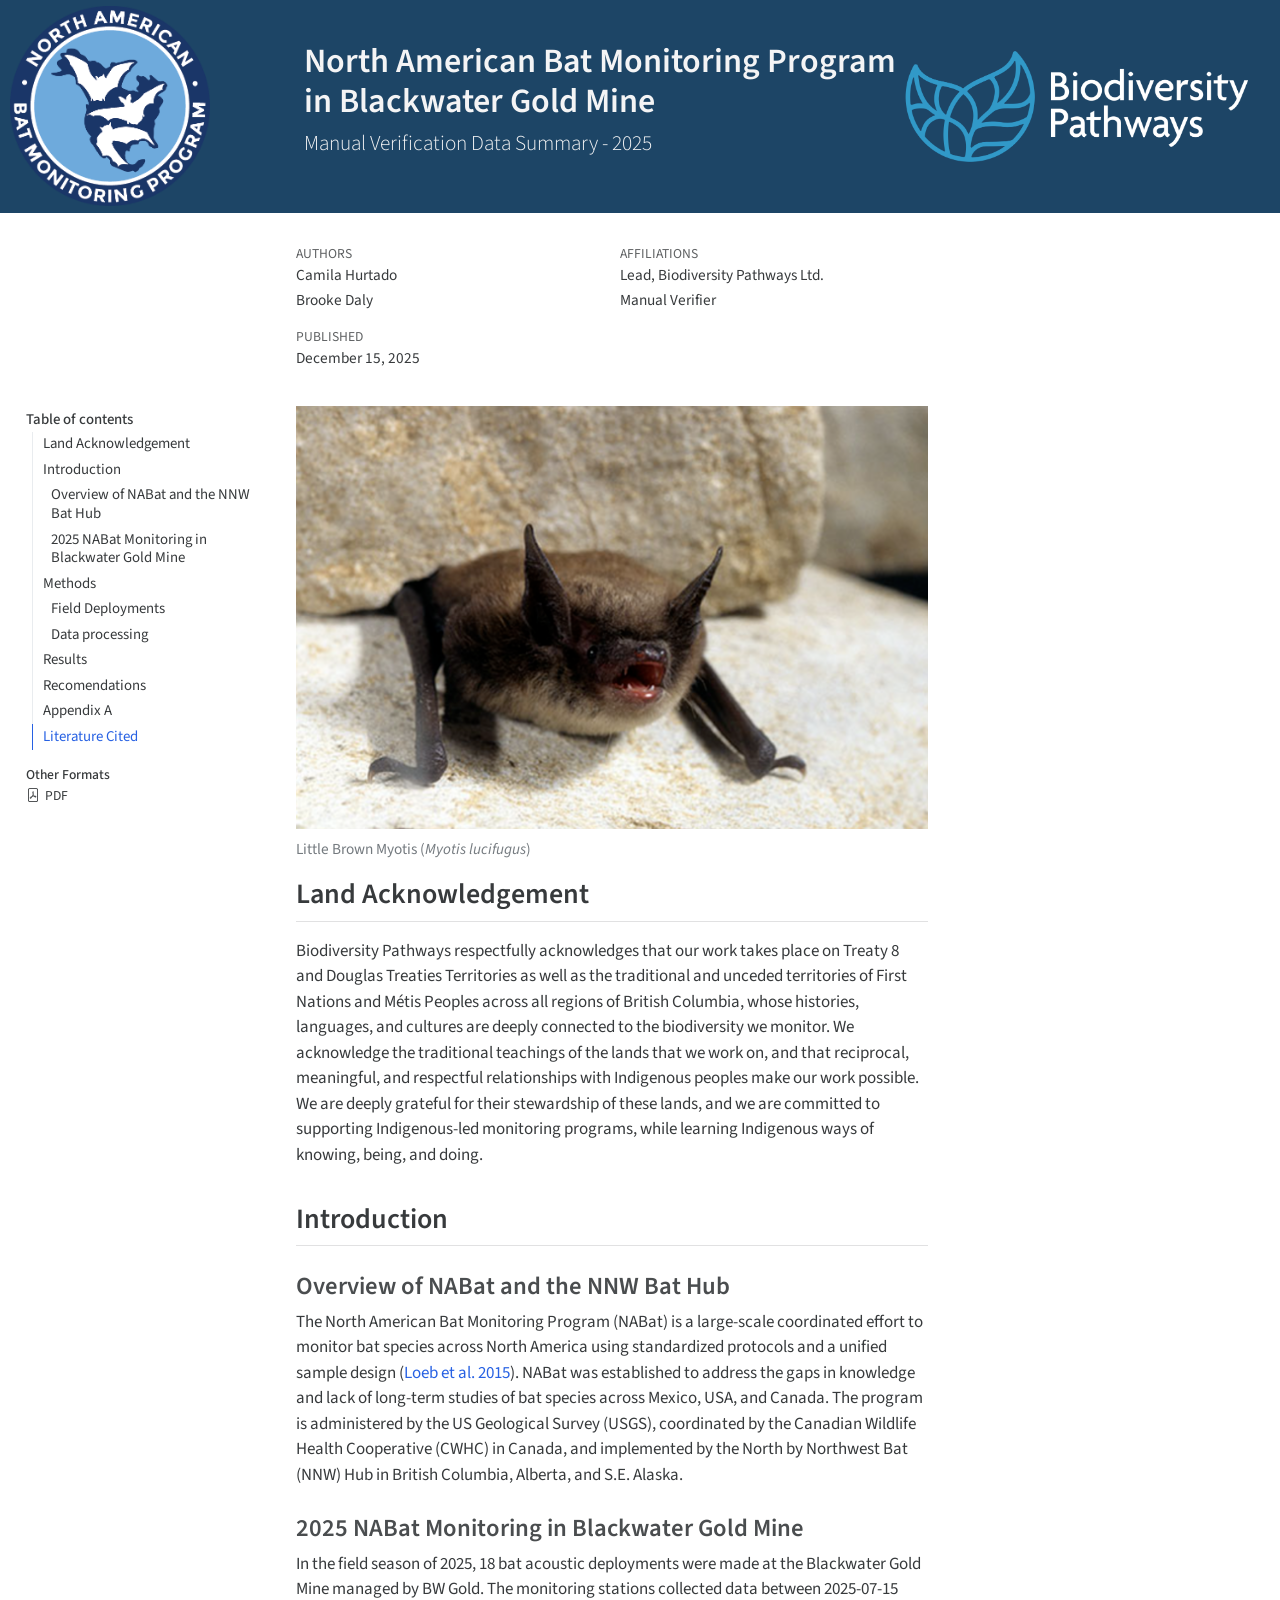
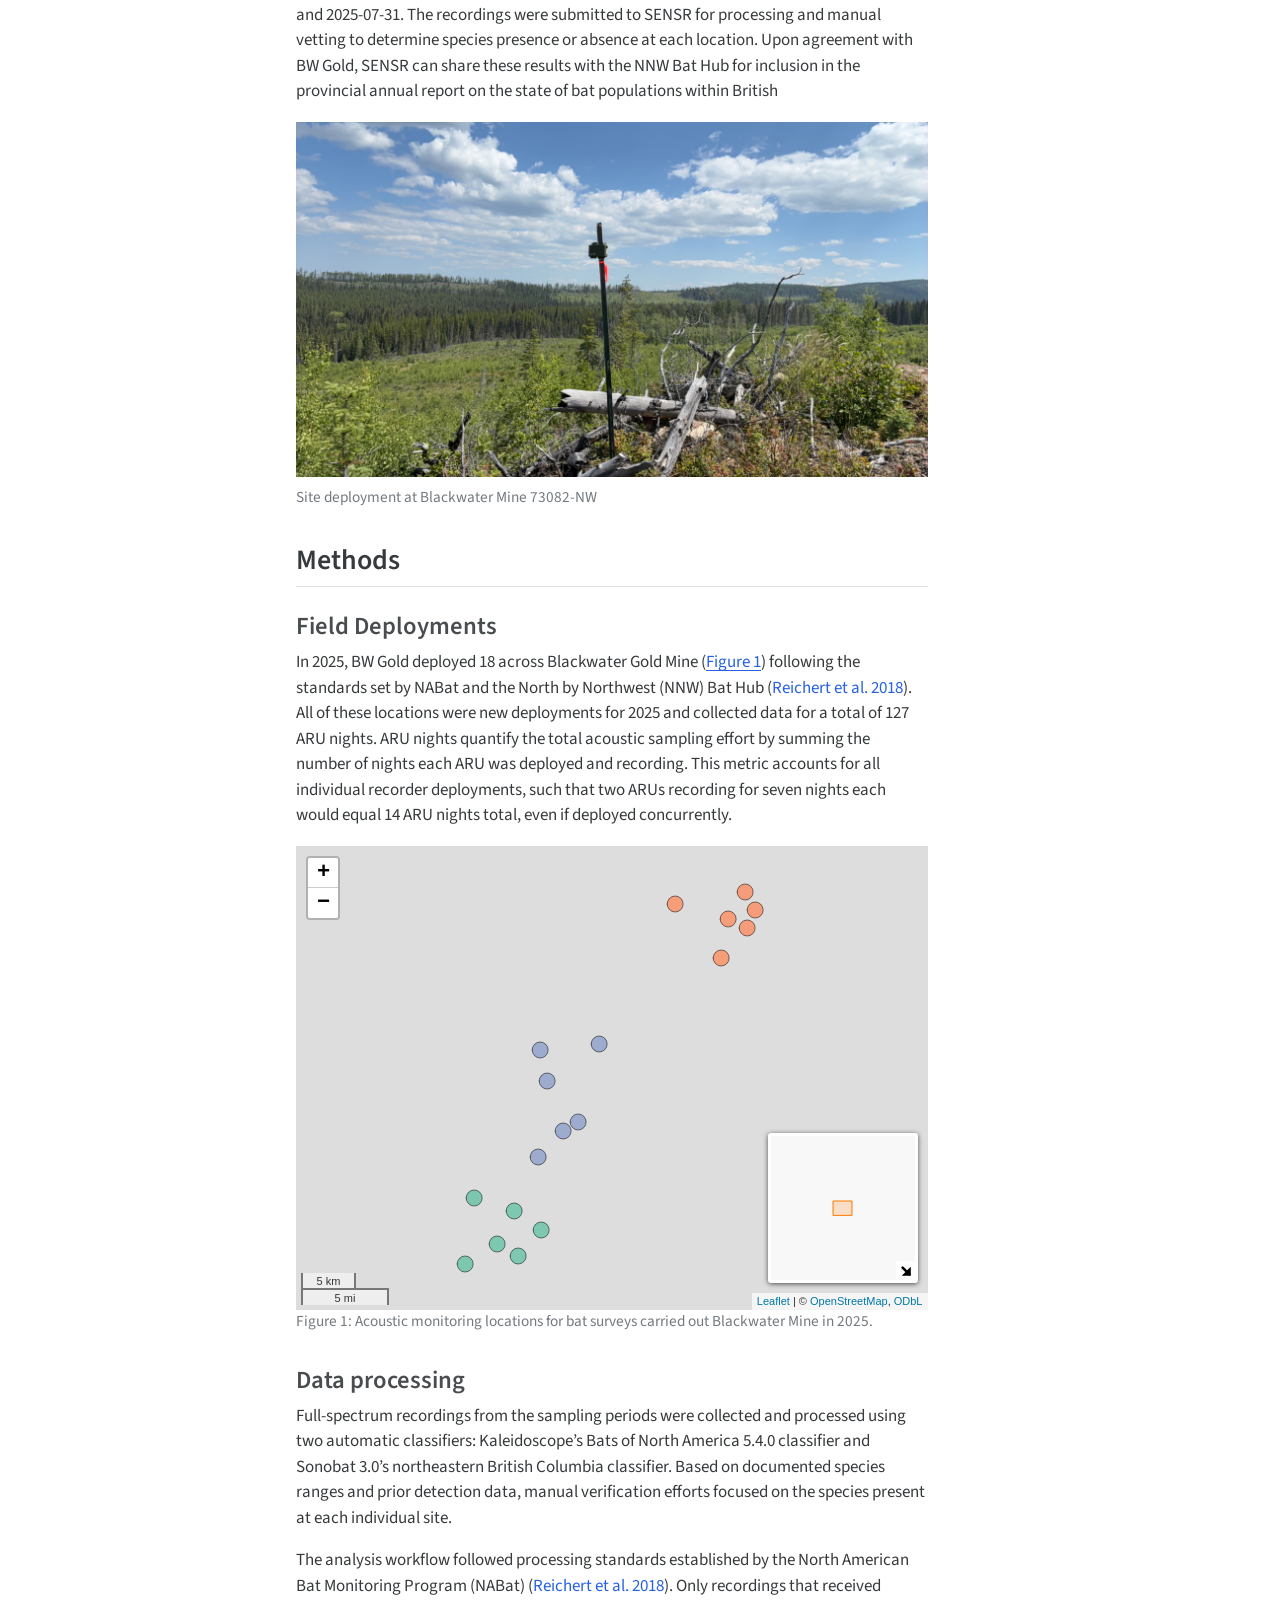
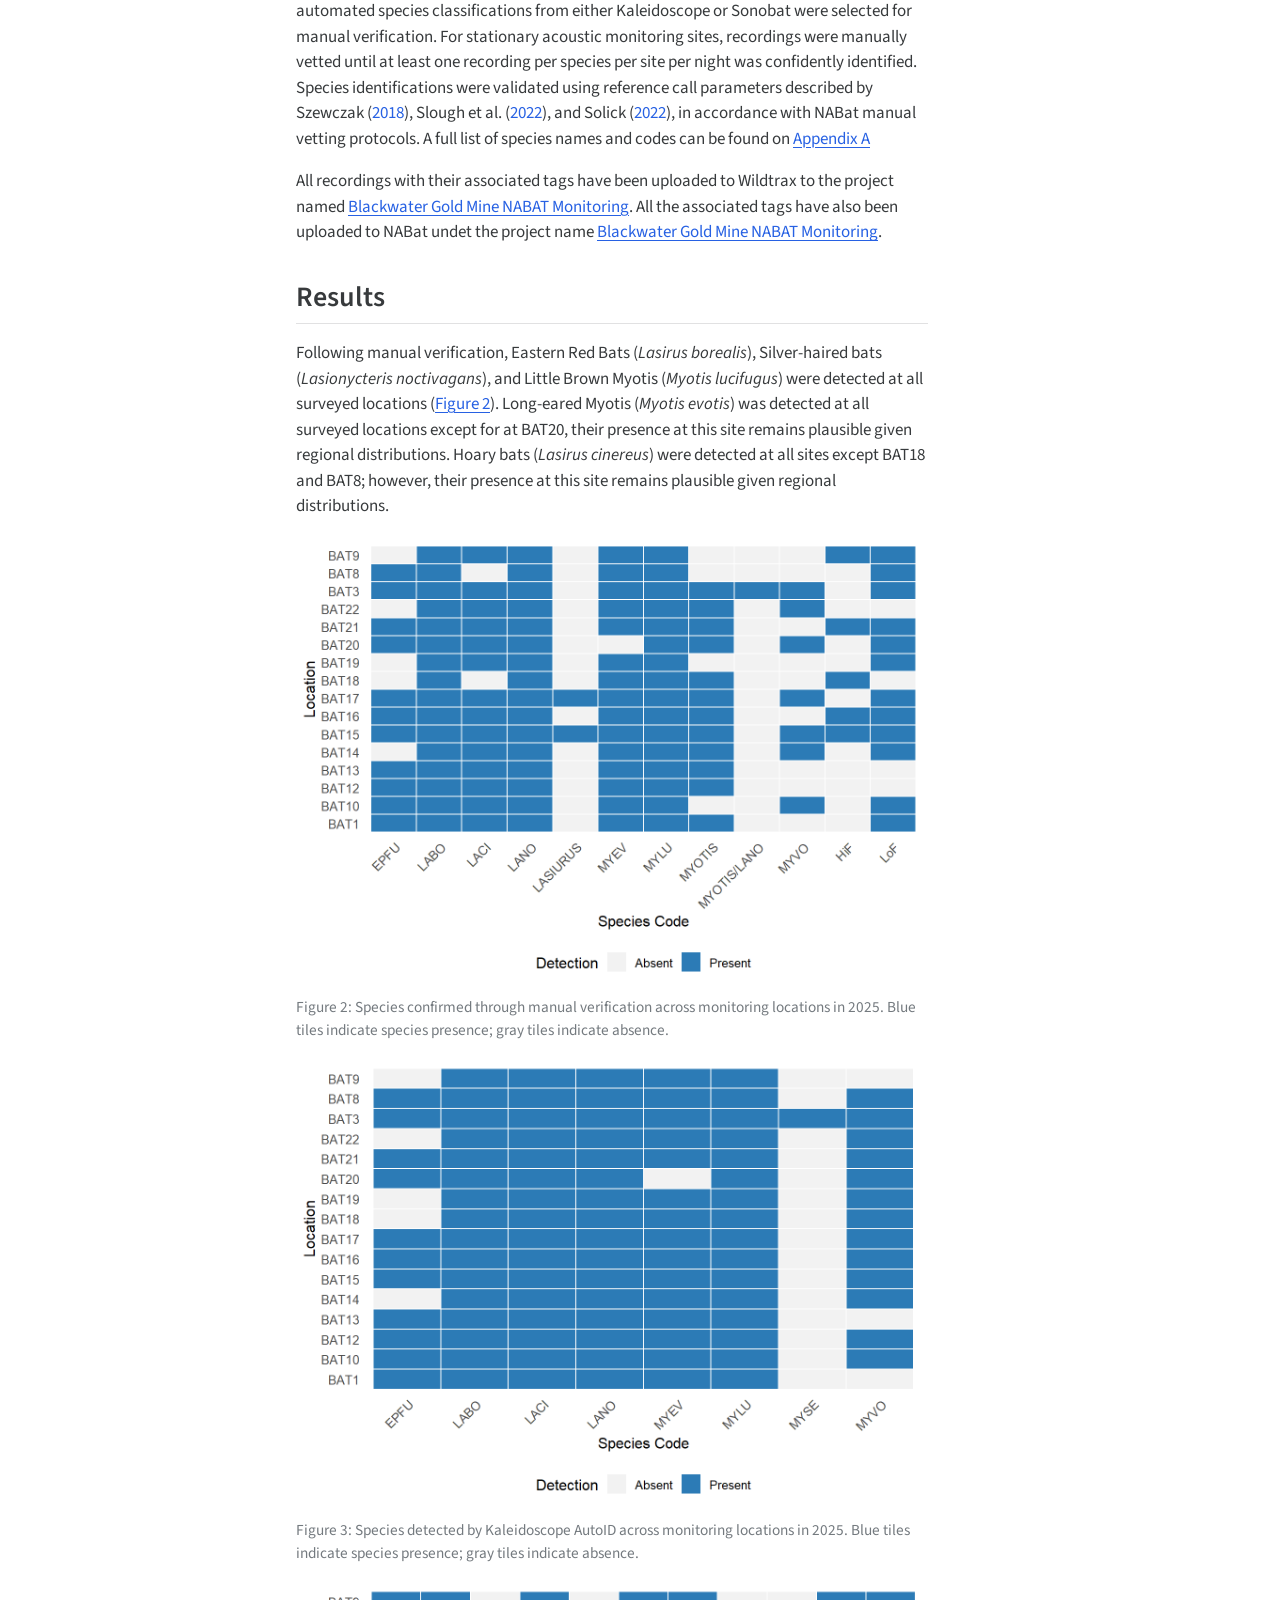
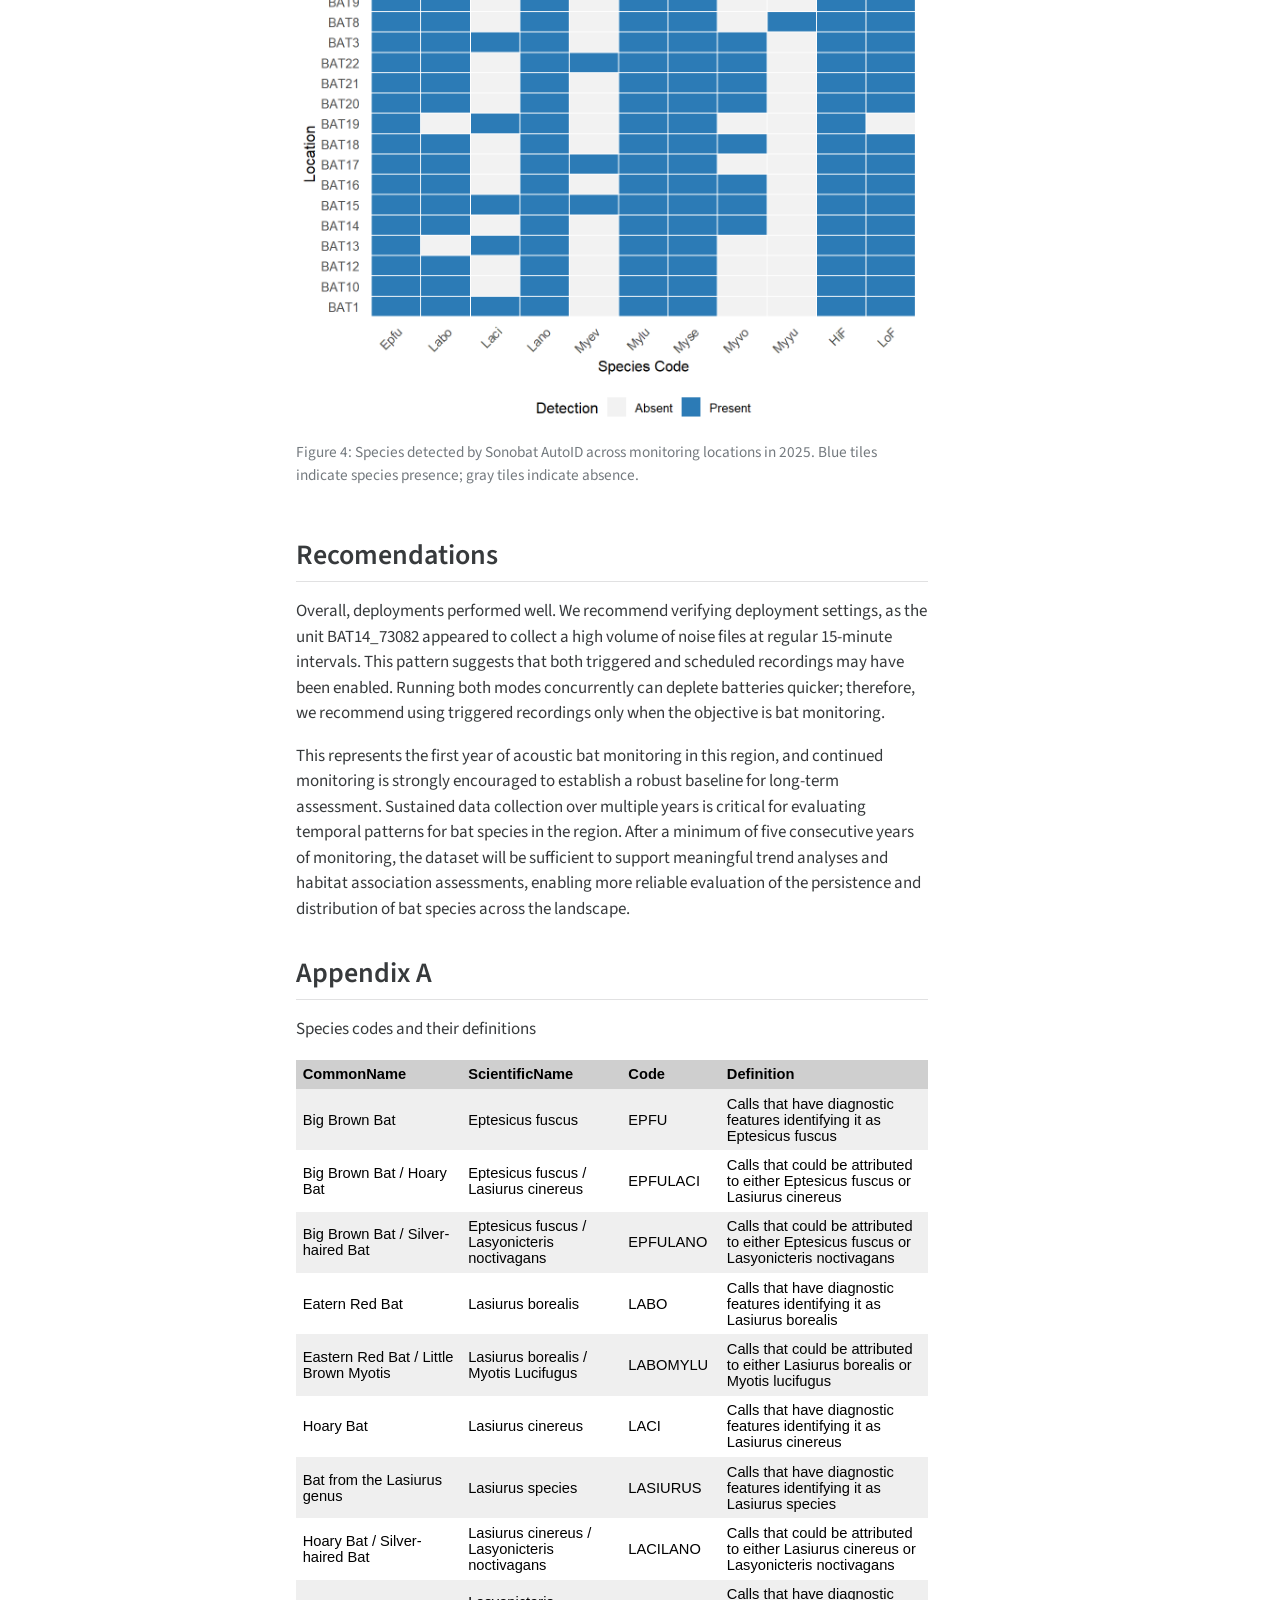
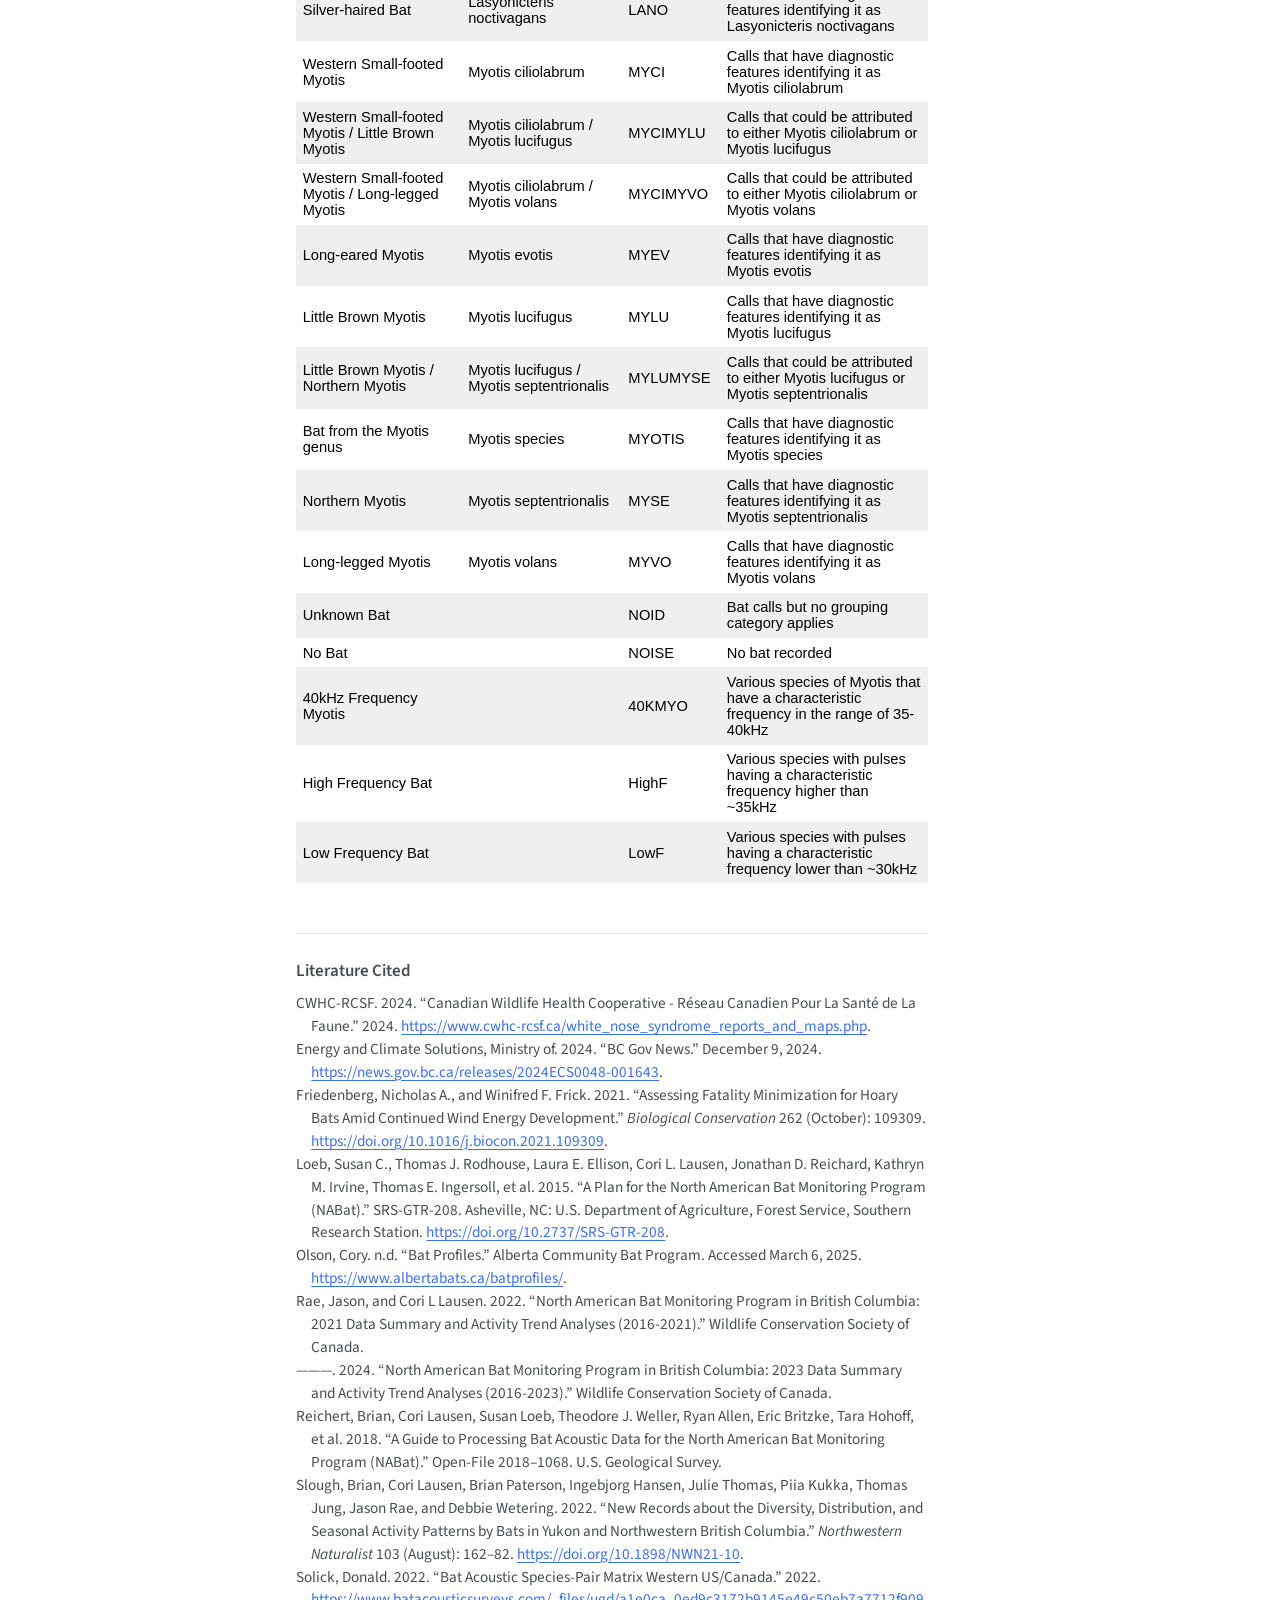
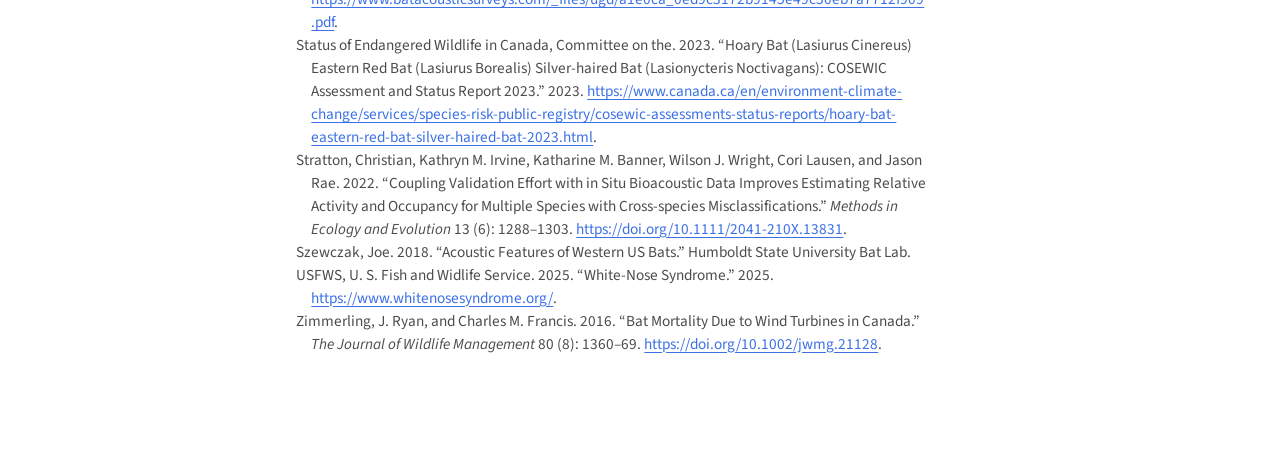
==== commit 1b8d385b: "Built site for gh-pages" ====
--- a/2025NABat.html
+++ b/2025NABat.html
@@ -225,8 +225,8 @@
 <div id="fig-monitoring-locations" class="cell-output-display quarto-float quarto-figure quarto-figure-center anchored">
 <figure class="quarto-float quarto-float-fig figure">
 <div aria-describedby="fig-monitoring-locations-caption-0ceaefa1-69ba-4598-a22c-09a6ac19f8ca">
-<div class="leaflet html-widget html-fill-item" id="htmlwidget-c07b800feb7a7348c5a1" style="width:100%;height:464px;"></div>
-<script type="application/json" data-for="htmlwidget-c07b800feb7a7348c5a1">{"x":{"options":{"crs":{"crsClass":"L.CRS.EPSG3857","code":null,"proj4def":null,"projectedBounds":null,"options":{}}},"calls":[{"method":"addTiles","args":["https://{s}.tile.openstreetmap.org/{z}/{x}/{y}.png",null,null,{"minZoom":0,"maxZoom":18,"tileSize":256,"subdomains":"abc","errorTileUrl":"","tms":false,"noWrap":false,"zoomOffset":0,"zoomReverse":false,"opacity":1,"zIndex":1,"detectRetina":false,"attribution":"&copy; <a href=\"https://openstreetmap.org/copyright/\">OpenStreetMap<\/a>,  <a href=\"https://opendatacommons.org/licenses/odbl/\">ODbL<\/a>"}]},{"method":"addCircleMarkers","args":[[53.50945735,53.47983262,53.20475495,53.24759071,53.21103,53.23232,53.25836,53.2212,53.49444565,53.4996116,53.48719,53.45528352,53.29246997,53.3136938,53.35494478,53.38023385,53.38476012,53.32085605],[-124.5092712,-124.5072932,-124.8939697,-124.8273003,-124.82136,-124.7894,-124.88154,-124.84934,-124.4963607,-124.6057549,-124.5321,-124.5423027,-124.79422,-124.7595831,-124.7809134,-124.7907326,-124.7098274,-124.7386828],8,null,null,{"interactive":true,"className":"","stroke":true,"color":"black","weight":1,"opacity":0.5,"fill":true,"fillColor":["#FC8D62","#FC8D62","#66C2A5","#66C2A5","#66C2A5","#66C2A5","#66C2A5","#66C2A5","#FC8D62","#FC8D62","#FC8D62","#FC8D62","#8DA0CB","#8DA0CB","#8DA0CB","#8DA0CB","#8DA0CB","#8DA0CB"],"fillOpacity":0.8},null,null,["<b>Site:<\/b> SW2 <br> <b>NABat GRTS ID:<\/b> 73082 <br> <b>Deployment Dates:<\/b> 2025-07-15 to 2025-07-22","<b>Site:<\/b> SE <br> <b>NABat GRTS ID:<\/b> 73082 <br> <b>Deployment Dates:<\/b> 2025-07-15 to 2025-07-22","<b>Site:<\/b> SE <br> <b>NABat GRTS ID:<\/b> 2426 <br> <b>Deployment Dates:<\/b> 2025-07-17 to 2025-07-17","<b>Site:<\/b> NW <br> <b>NABat GRTS ID:<\/b> 2426 <br> <b>Deployment Dates:<\/b> 2025-07-17 to 2025-07-24","<b>Site:<\/b> SW <br> <b>NABat GRTS ID:<\/b> 2426 <br> <b>Deployment Dates:<\/b> 2025-07-23 to 2025-07-31","<b>Site:<\/b> SW2 <br> <b>NABat GRTS ID:<\/b> 2426 <br> <b>Deployment Dates:<\/b> 2025-07-23 to 2025-07-31","<b>Site:<\/b> NE <br> <b>NABat GRTS ID:<\/b> 2426 <br> <b>Deployment Dates:<\/b> 2025-07-23 to 2025-07-31","<b>Site:<\/b> SE2 <br> <b>NABat GRTS ID:<\/b> 2426 <br> <b>Deployment Dates:<\/b> 2025-07-23 to 2025-07-31","<b>Site:<\/b> NE <br> <b>NABat GRTS ID:<\/b> 73082 <br> <b>Deployment Dates:<\/b> 2025-07-15 to 2025-07-15","<b>Site:<\/b> NW <br> <b>NABat GRTS ID:<\/b> 73082 <br> <b>Deployment Dates:<\/b> 2025-07-15 to 2025-07-22","<b>Site:<\/b> SW <br> <b>NABat GRTS ID:<\/b> 73082 <br> <b>Deployment Dates:<\/b> 2025-07-15 to 2025-07-22","<b>Site:<\/b> SE2 <br> <b>NABat GRTS ID:<\/b> 73082 <br> <b>Deployment Dates:<\/b> 2025-07-15 to 2025-07-22","<b>Site:<\/b> SW <br> <b>NABat GRTS ID:<\/b> 204154 <br> <b>Deployment Dates:<\/b> 2025-07-16 to 2025-07-23","<b>Site:<\/b> SW2 <br> <b>NABat GRTS ID:<\/b> 204154 <br> <b>Deployment Dates:<\/b> 2025-07-16 to 2025-07-23","<b>Site:<\/b> NW <br> <b>NABat GRTS ID:<\/b> 204154 <br> <b>Deployment Dates:<\/b> 2025-07-16 to 2025-07-23","<b>Site:<\/b> NW2 <br> <b>NABat GRTS ID:<\/b> 204154 <br> <b>Deployment Dates:<\/b> 2025-07-16 to 2025-07-23","<b>Site:<\/b> NE <br> <b>NABat GRTS ID:<\/b> 204154 <br> <b>Deployment Dates:<\/b> 2025-07-16 to 2025-07-16","<b>Site:<\/b> SE <br> <b>NABat GRTS ID:<\/b> 204154 <br> <b>Deployment Dates:<\/b> 2025-07-16 to 2025-07-23"],null,null,{"interactive":false,"permanent":false,"direction":"auto","opacity":1,"offset":[0,0],"textsize":"10px","textOnly":false,"className":"","sticky":true},null]},{"method":"addScaleBar","args":[{"maxWidth":100,"metric":true,"imperial":true,"updateWhenIdle":true,"position":"bottomleft"}]},{"method":"addMiniMap","args":[null,null,"bottomright",150,150,19,19,-5,false,false,false,true,false,false,{"color":"#ff7800","weight":1,"clickable":false},{"color":"#000000","weight":1,"clickable":false,"opacity":0,"fillOpacity":0},{"hideText":"Hide MiniMap","showText":"Show MiniMap"},[]]}],"limits":{"lat":[53.20475495,53.50945735],"lng":[-124.8939697,-124.4963607]}},"evals":[],"jsHooks":[]}</script>
+<div class="leaflet html-widget html-fill-item" id="htmlwidget-048e3e20fc7391080400" style="width:100%;height:464px;"></div>
+<script type="application/json" data-for="htmlwidget-048e3e20fc7391080400">{"x":{"options":{"crs":{"crsClass":"L.CRS.EPSG3857","code":null,"proj4def":null,"projectedBounds":null,"options":{}}},"calls":[{"method":"addTiles","args":["https://{s}.tile.openstreetmap.org/{z}/{x}/{y}.png",null,null,{"minZoom":0,"maxZoom":18,"tileSize":256,"subdomains":"abc","errorTileUrl":"","tms":false,"noWrap":false,"zoomOffset":0,"zoomReverse":false,"opacity":1,"zIndex":1,"detectRetina":false,"attribution":"&copy; <a href=\"https://openstreetmap.org/copyright/\">OpenStreetMap<\/a>,  <a href=\"https://opendatacommons.org/licenses/odbl/\">ODbL<\/a>"}]},{"method":"addCircleMarkers","args":[[53.50945735,53.47983262,53.20475495,53.24759071,53.21103,53.23232,53.25836,53.2212,53.49444565,53.4996116,53.48719,53.45528352,53.29246997,53.3136938,53.35494478,53.38023385,53.38476012,53.32085605],[-124.5092712,-124.5072932,-124.8939697,-124.8273003,-124.82136,-124.7894,-124.88154,-124.84934,-124.4963607,-124.6057549,-124.5321,-124.5423027,-124.79422,-124.7595831,-124.7809134,-124.7907326,-124.7098274,-124.7386828],8,null,null,{"interactive":true,"className":"","stroke":true,"color":"black","weight":1,"opacity":0.5,"fill":true,"fillColor":["#FC8D62","#FC8D62","#66C2A5","#66C2A5","#66C2A5","#66C2A5","#66C2A5","#66C2A5","#FC8D62","#FC8D62","#FC8D62","#FC8D62","#8DA0CB","#8DA0CB","#8DA0CB","#8DA0CB","#8DA0CB","#8DA0CB"],"fillOpacity":0.8},null,null,["<b>Site:<\/b> SW2 <br> <b>NABat GRTS ID:<\/b> 73082 <br> <b>Deployment Dates:<\/b> 2025-07-15 to 2025-07-22","<b>Site:<\/b> SE <br> <b>NABat GRTS ID:<\/b> 73082 <br> <b>Deployment Dates:<\/b> 2025-07-15 to 2025-07-22","<b>Site:<\/b> SE <br> <b>NABat GRTS ID:<\/b> 2426 <br> <b>Deployment Dates:<\/b> 2025-07-17 to 2025-07-17","<b>Site:<\/b> NW <br> <b>NABat GRTS ID:<\/b> 2426 <br> <b>Deployment Dates:<\/b> 2025-07-17 to 2025-07-24","<b>Site:<\/b> SW <br> <b>NABat GRTS ID:<\/b> 2426 <br> <b>Deployment Dates:<\/b> 2025-07-23 to 2025-07-31","<b>Site:<\/b> SW2 <br> <b>NABat GRTS ID:<\/b> 2426 <br> <b>Deployment Dates:<\/b> 2025-07-23 to 2025-07-31","<b>Site:<\/b> NE <br> <b>NABat GRTS ID:<\/b> 2426 <br> <b>Deployment Dates:<\/b> 2025-07-23 to 2025-07-31","<b>Site:<\/b> SE2 <br> <b>NABat GRTS ID:<\/b> 2426 <br> <b>Deployment Dates:<\/b> 2025-07-23 to 2025-07-31","<b>Site:<\/b> NE <br> <b>NABat GRTS ID:<\/b> 73082 <br> <b>Deployment Dates:<\/b> 2025-07-15 to 2025-07-15","<b>Site:<\/b> NW <br> <b>NABat GRTS ID:<\/b> 73082 <br> <b>Deployment Dates:<\/b> 2025-07-15 to 2025-07-22","<b>Site:<\/b> SW <br> <b>NABat GRTS ID:<\/b> 73082 <br> <b>Deployment Dates:<\/b> 2025-07-15 to 2025-07-22","<b>Site:<\/b> SE2 <br> <b>NABat GRTS ID:<\/b> 73082 <br> <b>Deployment Dates:<\/b> 2025-07-15 to 2025-07-22","<b>Site:<\/b> SW <br> <b>NABat GRTS ID:<\/b> 204154 <br> <b>Deployment Dates:<\/b> 2025-07-16 to 2025-07-23","<b>Site:<\/b> SW2 <br> <b>NABat GRTS ID:<\/b> 204154 <br> <b>Deployment Dates:<\/b> 2025-07-16 to 2025-07-23","<b>Site:<\/b> NW <br> <b>NABat GRTS ID:<\/b> 204154 <br> <b>Deployment Dates:<\/b> 2025-07-16 to 2025-07-23","<b>Site:<\/b> NW2 <br> <b>NABat GRTS ID:<\/b> 204154 <br> <b>Deployment Dates:<\/b> 2025-07-16 to 2025-07-23","<b>Site:<\/b> NE <br> <b>NABat GRTS ID:<\/b> 204154 <br> <b>Deployment Dates:<\/b> 2025-07-16 to 2025-07-16","<b>Site:<\/b> SE <br> <b>NABat GRTS ID:<\/b> 204154 <br> <b>Deployment Dates:<\/b> 2025-07-16 to 2025-07-23"],null,null,{"interactive":false,"permanent":false,"direction":"auto","opacity":1,"offset":[0,0],"textsize":"10px","textOnly":false,"className":"","sticky":true},null]},{"method":"addScaleBar","args":[{"maxWidth":100,"metric":true,"imperial":true,"updateWhenIdle":true,"position":"bottomleft"}]},{"method":"addMiniMap","args":[null,null,"bottomright",150,150,19,19,-5,false,false,false,true,false,false,{"color":"#ff7800","weight":1,"clickable":false},{"color":"#000000","weight":1,"clickable":false,"opacity":0,"fillOpacity":0},{"hideText":"Hide MiniMap","showText":"Show MiniMap"},[]]}],"limits":{"lat":[53.20475495,53.50945735],"lng":[-124.8939697,-124.4963607]}},"evals":[],"jsHooks":[]}</script>
 </div>
 <figcaption class="quarto-float-caption-bottom quarto-float-caption quarto-float-fig" id="fig-monitoring-locations-caption-0ceaefa1-69ba-4598-a22c-09a6ac19f8ca">
 Figure&nbsp;1: Acoustic monitoring locations for bat surveys carried out Blackwater Mine in 2025.
@@ -300,7 +300,7 @@
 <p>Species codes and their definitions</p>
 <div class="cell">
 <div class="cell-output-display">
-<div class="tabwid"><style>.cl-887599a0{}.cl-886b9e28{font-family:'Arial';font-size:11pt;font-weight:bold;font-style:normal;text-decoration:none;color:rgba(0, 0, 0, 1.00);background-color:transparent;}.cl-886b9e32{font-family:'Arial';font-size:11pt;font-weight:normal;font-style:normal;text-decoration:none;color:rgba(0, 0, 0, 1.00);background-color:transparent;}.cl-886e9966{margin:0;text-align:left;border-bottom: 0 solid rgba(0, 0, 0, 1.00);border-top: 0 solid rgba(0, 0, 0, 1.00);border-left: 0 solid rgba(0, 0, 0, 1.00);border-right: 0 solid rgba(0, 0, 0, 1.00);padding-bottom:5pt;padding-top:5pt;padding-left:5pt;padding-right:5pt;line-height: 1;background-color:transparent;}.cl-8870cc72{width:3.699in;background-color:rgba(207, 207, 207, 1.00);vertical-align: middle;border-bottom: 0 solid rgba(0, 0, 0, 1.00);border-top: 0 solid rgba(0, 0, 0, 1.00);border-left: 0 solid rgba(0, 0, 0, 1.00);border-right: 0 solid rgba(0, 0, 0, 1.00);margin-bottom:0;margin-top:0;margin-left:0;margin-right:0;}.cl-8870cc86{width:3.359in;background-color:rgba(207, 207, 207, 1.00);vertical-align: middle;border-bottom: 0 solid rgba(0, 0, 0, 1.00);border-top: 0 solid rgba(0, 0, 0, 1.00);border-left: 0 solid rgba(0, 0, 0, 1.00);border-right: 0 solid rgba(0, 0, 0, 1.00);margin-bottom:0;margin-top:0;margin-left:0;margin-right:0;}.cl-8870cc90{width:1.143in;background-color:rgba(207, 207, 207, 1.00);vertical-align: middle;border-bottom: 0 solid rgba(0, 0, 0, 1.00);border-top: 0 solid rgba(0, 0, 0, 1.00);border-left: 0 solid rgba(0, 0, 0, 1.00);border-right: 0 solid rgba(0, 0, 0, 1.00);margin-bottom:0;margin-top:0;margin-left:0;margin-right:0;}.cl-8870cd1c{width:6.187in;background-color:rgba(207, 207, 207, 1.00);vertical-align: middle;border-bottom: 0 solid rgba(0, 0, 0, 1.00);border-top: 0 solid rgba(0, 0, 0, 1.00);border-left: 0 solid rgba(0, 0, 0, 1.00);border-right: 0 solid rgba(0, 0, 0, 1.00);margin-bottom:0;margin-top:0;margin-left:0;margin-right:0;}.cl-8870cd26{width:3.699in;background-color:rgba(239, 239, 239, 1.00);vertical-align: middle;border-bottom: 0 solid rgba(0, 0, 0, 1.00);border-top: 0 solid rgba(0, 0, 0, 1.00);border-left: 0 solid rgba(0, 0, 0, 1.00);border-right: 0 solid rgba(0, 0, 0, 1.00);margin-bottom:0;margin-top:0;margin-left:0;margin-right:0;}.cl-8870cd27{width:3.359in;background-color:rgba(239, 239, 239, 1.00);vertical-align: middle;border-bottom: 0 solid rgba(0, 0, 0, 1.00);border-top: 0 solid rgba(0, 0, 0, 1.00);border-left: 0 solid rgba(0, 0, 0, 1.00);border-right: 0 solid rgba(0, 0, 0, 1.00);margin-bottom:0;margin-top:0;margin-left:0;margin-right:0;}.cl-8870cd30{width:1.143in;background-color:rgba(239, 239, 239, 1.00);vertical-align: middle;border-bottom: 0 solid rgba(0, 0, 0, 1.00);border-top: 0 solid rgba(0, 0, 0, 1.00);border-left: 0 solid rgba(0, 0, 0, 1.00);border-right: 0 solid rgba(0, 0, 0, 1.00);margin-bottom:0;margin-top:0;margin-left:0;margin-right:0;}.cl-8870cd31{width:6.187in;background-color:rgba(239, 239, 239, 1.00);vertical-align: middle;border-bottom: 0 solid rgba(0, 0, 0, 1.00);border-top: 0 solid rgba(0, 0, 0, 1.00);border-left: 0 solid rgba(0, 0, 0, 1.00);border-right: 0 solid rgba(0, 0, 0, 1.00);margin-bottom:0;margin-top:0;margin-left:0;margin-right:0;}.cl-8870cd3a{width:3.699in;background-color:transparent;vertical-align: middle;border-bottom: 0 solid rgba(0, 0, 0, 1.00);border-top: 0 solid rgba(0, 0, 0, 1.00);border-left: 0 solid rgba(0, 0, 0, 1.00);border-right: 0 solid rgba(0, 0, 0, 1.00);margin-bottom:0;margin-top:0;margin-left:0;margin-right:0;}.cl-8870cd44{width:3.359in;background-color:transparent;vertical-align: middle;border-bottom: 0 solid rgba(0, 0, 0, 1.00);border-top: 0 solid rgba(0, 0, 0, 1.00);border-left: 0 solid rgba(0, 0, 0, 1.00);border-right: 0 solid rgba(0, 0, 0, 1.00);margin-bottom:0;margin-top:0;margin-left:0;margin-right:0;}.cl-8870cd45{width:1.143in;background-color:transparent;vertical-align: middle;border-bottom: 0 solid rgba(0, 0, 0, 1.00);border-top: 0 solid rgba(0, 0, 0, 1.00);border-left: 0 solid rgba(0, 0, 0, 1.00);border-right: 0 solid rgba(0, 0, 0, 1.00);margin-bottom:0;margin-top:0;margin-left:0;margin-right:0;}.cl-8870cd46{width:6.187in;background-color:transparent;vertical-align: middle;border-bottom: 0 solid rgba(0, 0, 0, 1.00);border-top: 0 solid rgba(0, 0, 0, 1.00);border-left: 0 solid rgba(0, 0, 0, 1.00);border-right: 0 solid rgba(0, 0, 0, 1.00);margin-bottom:0;margin-top:0;margin-left:0;margin-right:0;}.cl-8870cd4e{width:3.699in;background-color:rgba(239, 239, 239, 1.00);vertical-align: middle;border-bottom: 0 solid rgba(0, 0, 0, 1.00);border-top: 0 solid rgba(0, 0, 0, 1.00);border-left: 0 solid rgba(0, 0, 0, 1.00);border-right: 0 solid rgba(0, 0, 0, 1.00);margin-bottom:0;margin-top:0;margin-left:0;margin-right:0;}.cl-8870cd4f{width:3.359in;background-color:rgba(239, 239, 239, 1.00);vertical-align: middle;border-bottom: 0 solid rgba(0, 0, 0, 1.00);border-top: 0 solid rgba(0, 0, 0, 1.00);border-left: 0 solid rgba(0, 0, 0, 1.00);border-right: 0 solid rgba(0, 0, 0, 1.00);margin-bottom:0;margin-top:0;margin-left:0;margin-right:0;}.cl-8870cd58{width:1.143in;background-color:rgba(239, 239, 239, 1.00);vertical-align: middle;border-bottom: 0 solid rgba(0, 0, 0, 1.00);border-top: 0 solid rgba(0, 0, 0, 1.00);border-left: 0 solid rgba(0, 0, 0, 1.00);border-right: 0 solid rgba(0, 0, 0, 1.00);margin-bottom:0;margin-top:0;margin-left:0;margin-right:0;}.cl-8870cd59{width:6.187in;background-color:rgba(239, 239, 239, 1.00);vertical-align: middle;border-bottom: 0 solid rgba(0, 0, 0, 1.00);border-top: 0 solid rgba(0, 0, 0, 1.00);border-left: 0 solid rgba(0, 0, 0, 1.00);border-right: 0 solid rgba(0, 0, 0, 1.00);margin-bottom:0;margin-top:0;margin-left:0;margin-right:0;}.cl-8870cd5a{width:3.699in;background-color:transparent;vertical-align: middle;border-bottom: 0 solid rgba(0, 0, 0, 1.00);border-top: 0 solid rgba(0, 0, 0, 1.00);border-left: 0 solid rgba(0, 0, 0, 1.00);border-right: 0 solid rgba(0, 0, 0, 1.00);margin-bottom:0;margin-top:0;margin-left:0;margin-right:0;}.cl-8870cd62{width:3.359in;background-color:transparent;vertical-align: middle;border-bottom: 0 solid rgba(0, 0, 0, 1.00);border-top: 0 solid rgba(0, 0, 0, 1.00);border-left: 0 solid rgba(0, 0, 0, 1.00);border-right: 0 solid rgba(0, 0, 0, 1.00);margin-bottom:0;margin-top:0;margin-left:0;margin-right:0;}.cl-8870cd6c{width:1.143in;background-color:transparent;vertical-align: middle;border-bottom: 0 solid rgba(0, 0, 0, 1.00);border-top: 0 solid rgba(0, 0, 0, 1.00);border-left: 0 solid rgba(0, 0, 0, 1.00);border-right: 0 solid rgba(0, 0, 0, 1.00);margin-bottom:0;margin-top:0;margin-left:0;margin-right:0;}.cl-8870cd6d{width:6.187in;background-color:transparent;vertical-align: middle;border-bottom: 0 solid rgba(0, 0, 0, 1.00);border-top: 0 solid rgba(0, 0, 0, 1.00);border-left: 0 solid rgba(0, 0, 0, 1.00);border-right: 0 solid rgba(0, 0, 0, 1.00);margin-bottom:0;margin-top:0;margin-left:0;margin-right:0;}</style><table data-quarto-disable-processing="true" class="cl-887599a0"><thead><tr style="overflow-wrap:break-word;"><th class="cl-8870cc72"><p class="cl-886e9966"><span class="cl-886b9e28">CommonName</span></p></th><th class="cl-8870cc86"><p class="cl-886e9966"><span class="cl-886b9e28">ScientificName</span></p></th><th class="cl-8870cc90"><p class="cl-886e9966"><span class="cl-886b9e28">Code</span></p></th><th class="cl-8870cd1c"><p class="cl-886e9966"><span class="cl-886b9e28">Definition</span></p></th></tr></thead><tbody><tr style="overflow-wrap:break-word;"><td class="cl-8870cd26"><p class="cl-886e9966"><span class="cl-886b9e32">Big Brown Bat</span></p></td><td class="cl-8870cd27"><p class="cl-886e9966"><span class="cl-886b9e32">Eptesicus fuscus</span></p></td><td class="cl-8870cd30"><p class="cl-886e9966"><span class="cl-886b9e32">EPFU</span></p></td><td class="cl-8870cd31"><p class="cl-886e9966"><span class="cl-886b9e32">Calls that have diagnostic features identifying it as Eptesicus fuscus</span></p></td></tr><tr style="overflow-wrap:break-word;"><td class="cl-8870cd3a"><p class="cl-886e9966"><span class="cl-886b9e32">Big Brown Bat / Hoary Bat</span></p></td><td class="cl-8870cd44"><p class="cl-886e9966"><span class="cl-886b9e32">Eptesicus fuscus / Lasiurus cinereus</span></p></td><td class="cl-8870cd45"><p class="cl-886e9966"><span class="cl-886b9e32">EPFULACI</span></p></td><td class="cl-8870cd46"><p class="cl-886e9966"><span class="cl-886b9e32">Calls that could be attributed to either Eptesicus fuscus or Lasiurus cinereus</span></p></td></tr><tr style="overflow-wrap:break-word;"><td class="cl-8870cd26"><p class="cl-886e9966"><span class="cl-886b9e32">Big Brown Bat / Silver-haired Bat</span></p></td><td class="cl-8870cd27"><p class="cl-886e9966"><span class="cl-886b9e32">Eptesicus fuscus / Lasyonicteris noctivagans</span></p></td><td class="cl-8870cd30"><p class="cl-886e9966"><span class="cl-886b9e32">EPFULANO</span></p></td><td class="cl-8870cd31"><p class="cl-886e9966"><span class="cl-886b9e32">Calls that could be attributed to either Eptesicus fuscus or Lasyonicteris noctivagans</span></p></td></tr><tr style="overflow-wrap:break-word;"><td class="cl-8870cd3a"><p class="cl-886e9966"><span class="cl-886b9e32">Eatern Red Bat</span></p></td><td class="cl-8870cd44"><p class="cl-886e9966"><span class="cl-886b9e32">Lasiurus borealis</span></p></td><td class="cl-8870cd45"><p class="cl-886e9966"><span class="cl-886b9e32">LABO</span></p></td><td class="cl-8870cd46"><p class="cl-886e9966"><span class="cl-886b9e32">Calls that have diagnostic features identifying it as Lasiurus borealis</span></p></td></tr><tr style="overflow-wrap:break-word;"><td class="cl-8870cd26"><p class="cl-886e9966"><span class="cl-886b9e32">Eastern Red Bat / Little Brown Myotis</span></p></td><td class="cl-8870cd27"><p class="cl-886e9966"><span class="cl-886b9e32">Lasiurus borealis / Myotis Lucifugus</span></p></td><td class="cl-8870cd30"><p class="cl-886e9966"><span class="cl-886b9e32">LABOMYLU</span></p></td><td class="cl-8870cd31"><p class="cl-886e9966"><span class="cl-886b9e32">Calls that could be attributed to either Lasiurus borealis or Myotis lucifugus</span></p></td></tr><tr style="overflow-wrap:break-word;"><td class="cl-8870cd3a"><p class="cl-886e9966"><span class="cl-886b9e32">Hoary Bat</span></p></td><td class="cl-8870cd44"><p class="cl-886e9966"><span class="cl-886b9e32">Lasiurus cinereus</span></p></td><td class="cl-8870cd45"><p class="cl-886e9966"><span class="cl-886b9e32">LACI</span></p></td><td class="cl-8870cd46"><p class="cl-886e9966"><span class="cl-886b9e32">Calls that have diagnostic features identifying it as Lasiurus cinereus</span></p></td></tr><tr style="overflow-wrap:break-word;"><td class="cl-8870cd26"><p class="cl-886e9966"><span class="cl-886b9e32">Bat from the Lasiurus genus</span></p></td><td class="cl-8870cd27"><p class="cl-886e9966"><span class="cl-886b9e32">Lasiurus species</span></p></td><td class="cl-8870cd30"><p class="cl-886e9966"><span class="cl-886b9e32">LASIURUS</span></p></td><td class="cl-8870cd31"><p class="cl-886e9966"><span class="cl-886b9e32">Calls that have diagnostic features identifying it as Lasiurus species</span></p></td></tr><tr style="overflow-wrap:break-word;"><td class="cl-8870cd3a"><p class="cl-886e9966"><span class="cl-886b9e32">Hoary Bat / Silver-haired Bat</span></p></td><td class="cl-8870cd44"><p class="cl-886e9966"><span class="cl-886b9e32">Lasiurus cinereus / Lasyonicteris noctivagans</span></p></td><td class="cl-8870cd45"><p class="cl-886e9966"><span class="cl-886b9e32">LACILANO</span></p></td><td class="cl-8870cd46"><p class="cl-886e9966"><span class="cl-886b9e32">Calls that could be attributed to either Lasiurus cinereus or Lasyonicteris noctivagans</span></p></td></tr><tr style="overflow-wrap:break-word;"><td class="cl-8870cd26"><p class="cl-886e9966"><span class="cl-886b9e32">Silver-haired Bat</span></p></td><td class="cl-8870cd27"><p class="cl-886e9966"><span class="cl-886b9e32">Lasyonicteris noctivagans</span></p></td><td class="cl-8870cd30"><p class="cl-886e9966"><span class="cl-886b9e32">LANO</span></p></td><td class="cl-8870cd31"><p class="cl-886e9966"><span class="cl-886b9e32">Calls that have diagnostic features identifying it as Lasyonicteris noctivagans</span></p></td></tr><tr style="overflow-wrap:break-word;"><td class="cl-8870cd3a"><p class="cl-886e9966"><span class="cl-886b9e32">Western Small-footed Myotis</span></p></td><td class="cl-8870cd44"><p class="cl-886e9966"><span class="cl-886b9e32">Myotis ciliolabrum</span></p></td><td class="cl-8870cd45"><p class="cl-886e9966"><span class="cl-886b9e32">MYCI</span></p></td><td class="cl-8870cd46"><p class="cl-886e9966"><span class="cl-886b9e32">Calls that have diagnostic features identifying it as Myotis ciliolabrum</span></p></td></tr><tr style="overflow-wrap:break-word;"><td class="cl-8870cd26"><p class="cl-886e9966"><span class="cl-886b9e32">Western Small-footed Myotis / Little Brown Myotis</span></p></td><td class="cl-8870cd27"><p class="cl-886e9966"><span class="cl-886b9e32">Myotis ciliolabrum / Myotis lucifugus</span></p></td><td class="cl-8870cd30"><p class="cl-886e9966"><span class="cl-886b9e32">MYCIMYLU</span></p></td><td class="cl-8870cd31"><p class="cl-886e9966"><span class="cl-886b9e32">Calls that could be attributed to either Myotis ciliolabrum or Myotis lucifugus</span></p></td></tr><tr style="overflow-wrap:break-word;"><td class="cl-8870cd3a"><p class="cl-886e9966"><span class="cl-886b9e32">Western Small-footed Myotis / Long-legged Myotis</span></p></td><td class="cl-8870cd44"><p class="cl-886e9966"><span class="cl-886b9e32">Myotis ciliolabrum / Myotis volans</span></p></td><td class="cl-8870cd45"><p class="cl-886e9966"><span class="cl-886b9e32">MYCIMYVO</span></p></td><td class="cl-8870cd46"><p class="cl-886e9966"><span class="cl-886b9e32">Calls that could be attributed to either Myotis ciliolabrum or Myotis volans</span></p></td></tr><tr style="overflow-wrap:break-word;"><td class="cl-8870cd26"><p class="cl-886e9966"><span class="cl-886b9e32">Long-eared Myotis</span></p></td><td class="cl-8870cd27"><p class="cl-886e9966"><span class="cl-886b9e32">Myotis evotis</span></p></td><td class="cl-8870cd30"><p class="cl-886e9966"><span class="cl-886b9e32">MYEV</span></p></td><td class="cl-8870cd31"><p class="cl-886e9966"><span class="cl-886b9e32">Calls that have diagnostic features identifying it as Myotis evotis</span></p></td></tr><tr style="overflow-wrap:break-word;"><td class="cl-8870cd3a"><p class="cl-886e9966"><span class="cl-886b9e32">Little Brown Myotis</span></p></td><td class="cl-8870cd44"><p class="cl-886e9966"><span class="cl-886b9e32">Myotis lucifugus</span></p></td><td class="cl-8870cd45"><p class="cl-886e9966"><span class="cl-886b9e32">MYLU</span></p></td><td class="cl-8870cd46"><p class="cl-886e9966"><span class="cl-886b9e32">Calls that have diagnostic features identifying it as Myotis lucifugus</span></p></td></tr><tr style="overflow-wrap:break-word;"><td class="cl-8870cd26"><p class="cl-886e9966"><span class="cl-886b9e32">Little Brown Myotis / Northern Myotis</span></p></td><td class="cl-8870cd27"><p class="cl-886e9966"><span class="cl-886b9e32">Myotis lucifugus / Myotis septentrionalis</span></p></td><td class="cl-8870cd30"><p class="cl-886e9966"><span class="cl-886b9e32">MYLUMYSE</span></p></td><td class="cl-8870cd31"><p class="cl-886e9966"><span class="cl-886b9e32">Calls that could be attributed to either Myotis lucifugus or Myotis septentrionalis</span></p></td></tr><tr style="overflow-wrap:break-word;"><td class="cl-8870cd3a"><p class="cl-886e9966"><span class="cl-886b9e32">Bat from the Myotis genus</span></p></td><td class="cl-8870cd44"><p class="cl-886e9966"><span class="cl-886b9e32">Myotis species</span></p></td><td class="cl-8870cd45"><p class="cl-886e9966"><span class="cl-886b9e32">MYOTIS</span></p></td><td class="cl-8870cd46"><p class="cl-886e9966"><span class="cl-886b9e32">Calls that have diagnostic features identifying it as Myotis species</span></p></td></tr><tr style="overflow-wrap:break-word;"><td class="cl-8870cd26"><p class="cl-886e9966"><span class="cl-886b9e32">Northern Myotis</span></p></td><td class="cl-8870cd27"><p class="cl-886e9966"><span class="cl-886b9e32">Myotis septentrionalis</span></p></td><td class="cl-8870cd30"><p class="cl-886e9966"><span class="cl-886b9e32">MYSE</span></p></td><td class="cl-8870cd31"><p class="cl-886e9966"><span class="cl-886b9e32">Calls that have diagnostic features identifying it as Myotis septentrionalis</span></p></td></tr><tr style="overflow-wrap:break-word;"><td class="cl-8870cd3a"><p class="cl-886e9966"><span class="cl-886b9e32">Long-legged Myotis</span></p></td><td class="cl-8870cd44"><p class="cl-886e9966"><span class="cl-886b9e32">Myotis volans</span></p></td><td class="cl-8870cd45"><p class="cl-886e9966"><span class="cl-886b9e32">MYVO</span></p></td><td class="cl-8870cd46"><p class="cl-886e9966"><span class="cl-886b9e32">Calls that have diagnostic features identifying it as Myotis volans</span></p></td></tr><tr style="overflow-wrap:break-word;"><td class="cl-8870cd4e"><p class="cl-886e9966"><span class="cl-886b9e32">Unknown Bat</span></p></td><td class="cl-8870cd4f"><p class="cl-886e9966"><span class="cl-886b9e32"></span></p></td><td class="cl-8870cd58"><p class="cl-886e9966"><span class="cl-886b9e32">NOID</span></p></td><td class="cl-8870cd59"><p class="cl-886e9966"><span class="cl-886b9e32">Bat calls but no grouping category applies</span></p></td></tr><tr style="overflow-wrap:break-word;"><td class="cl-8870cd5a"><p class="cl-886e9966"><span class="cl-886b9e32">No Bat</span></p></td><td class="cl-8870cd62"><p class="cl-886e9966"><span class="cl-886b9e32"></span></p></td><td class="cl-8870cd6c"><p class="cl-886e9966"><span class="cl-886b9e32">NOISE</span></p></td><td class="cl-8870cd6d"><p class="cl-886e9966"><span class="cl-886b9e32">No bat recorded</span></p></td></tr><tr style="overflow-wrap:break-word;"><td class="cl-8870cd26"><p class="cl-886e9966"><span class="cl-886b9e32">40kHz Frequency Myotis</span></p></td><td class="cl-8870cd27"><p class="cl-886e9966"><span class="cl-886b9e32"></span></p></td><td class="cl-8870cd30"><p class="cl-886e9966"><span class="cl-886b9e32">40KMYO</span></p></td><td class="cl-8870cd31"><p class="cl-886e9966"><span class="cl-886b9e32">Various species of Myotis that have a characteristic frequency in the range of 35-40kHz</span></p></td></tr><tr style="overflow-wrap:break-word;"><td class="cl-8870cd3a"><p class="cl-886e9966"><span class="cl-886b9e32">High Frequency Bat</span></p></td><td class="cl-8870cd44"><p class="cl-886e9966"><span class="cl-886b9e32"></span></p></td><td class="cl-8870cd45"><p class="cl-886e9966"><span class="cl-886b9e32">HighF</span></p></td><td class="cl-8870cd46"><p class="cl-886e9966"><span class="cl-886b9e32">Various species with pulses having a characteristic frequency higher than ~35kHz</span></p></td></tr><tr style="overflow-wrap:break-word;"><td class="cl-8870cd26"><p class="cl-886e9966"><span class="cl-886b9e32">Low Frequency Bat</span></p></td><td class="cl-8870cd27"><p class="cl-886e9966"><span class="cl-886b9e32"></span></p></td><td class="cl-8870cd30"><p class="cl-886e9966"><span class="cl-886b9e32">LowF</span></p></td><td class="cl-8870cd31"><p class="cl-886e9966"><span class="cl-886b9e32">Various species with pulses having a characteristic frequency lower than ~30kHz</span></p></td></tr></tbody></table></div>
+<div class="tabwid"><style>.cl-a2430984{}.cl-a2356022{font-family:'Arial';font-size:11pt;font-weight:bold;font-style:normal;text-decoration:none;color:rgba(0, 0, 0, 1.00);background-color:transparent;}.cl-a235602c{font-family:'Arial';font-size:11pt;font-weight:normal;font-style:normal;text-decoration:none;color:rgba(0, 0, 0, 1.00);background-color:transparent;}.cl-a2393bb6{margin:0;text-align:left;border-bottom: 0 solid rgba(0, 0, 0, 1.00);border-top: 0 solid rgba(0, 0, 0, 1.00);border-left: 0 solid rgba(0, 0, 0, 1.00);border-right: 0 solid rgba(0, 0, 0, 1.00);padding-bottom:5pt;padding-top:5pt;padding-left:5pt;padding-right:5pt;line-height: 1;background-color:transparent;}.cl-a23c5ec2{width:3.699in;background-color:rgba(207, 207, 207, 1.00);vertical-align: middle;border-bottom: 0 solid rgba(0, 0, 0, 1.00);border-top: 0 solid rgba(0, 0, 0, 1.00);border-left: 0 solid rgba(0, 0, 0, 1.00);border-right: 0 solid rgba(0, 0, 0, 1.00);margin-bottom:0;margin-top:0;margin-left:0;margin-right:0;}.cl-a23c5ed6{width:3.359in;background-color:rgba(207, 207, 207, 1.00);vertical-align: middle;border-bottom: 0 solid rgba(0, 0, 0, 1.00);border-top: 0 solid rgba(0, 0, 0, 1.00);border-left: 0 solid rgba(0, 0, 0, 1.00);border-right: 0 solid rgba(0, 0, 0, 1.00);margin-bottom:0;margin-top:0;margin-left:0;margin-right:0;}.cl-a23c5ee0{width:1.143in;background-color:rgba(207, 207, 207, 1.00);vertical-align: middle;border-bottom: 0 solid rgba(0, 0, 0, 1.00);border-top: 0 solid rgba(0, 0, 0, 1.00);border-left: 0 solid rgba(0, 0, 0, 1.00);border-right: 0 solid rgba(0, 0, 0, 1.00);margin-bottom:0;margin-top:0;margin-left:0;margin-right:0;}.cl-a23c5ee1{width:6.187in;background-color:rgba(207, 207, 207, 1.00);vertical-align: middle;border-bottom: 0 solid rgba(0, 0, 0, 1.00);border-top: 0 solid rgba(0, 0, 0, 1.00);border-left: 0 solid rgba(0, 0, 0, 1.00);border-right: 0 solid rgba(0, 0, 0, 1.00);margin-bottom:0;margin-top:0;margin-left:0;margin-right:0;}.cl-a23c5eea{width:3.699in;background-color:rgba(239, 239, 239, 1.00);vertical-align: middle;border-bottom: 0 solid rgba(0, 0, 0, 1.00);border-top: 0 solid rgba(0, 0, 0, 1.00);border-left: 0 solid rgba(0, 0, 0, 1.00);border-right: 0 solid rgba(0, 0, 0, 1.00);margin-bottom:0;margin-top:0;margin-left:0;margin-right:0;}.cl-a23c5eeb{width:3.359in;background-color:rgba(239, 239, 239, 1.00);vertical-align: middle;border-bottom: 0 solid rgba(0, 0, 0, 1.00);border-top: 0 solid rgba(0, 0, 0, 1.00);border-left: 0 solid rgba(0, 0, 0, 1.00);border-right: 0 solid rgba(0, 0, 0, 1.00);margin-bottom:0;margin-top:0;margin-left:0;margin-right:0;}.cl-a23c5efe{width:1.143in;background-color:rgba(239, 239, 239, 1.00);vertical-align: middle;border-bottom: 0 solid rgba(0, 0, 0, 1.00);border-top: 0 solid rgba(0, 0, 0, 1.00);border-left: 0 solid rgba(0, 0, 0, 1.00);border-right: 0 solid rgba(0, 0, 0, 1.00);margin-bottom:0;margin-top:0;margin-left:0;margin-right:0;}.cl-a23c5eff{width:6.187in;background-color:rgba(239, 239, 239, 1.00);vertical-align: middle;border-bottom: 0 solid rgba(0, 0, 0, 1.00);border-top: 0 solid rgba(0, 0, 0, 1.00);border-left: 0 solid rgba(0, 0, 0, 1.00);border-right: 0 solid rgba(0, 0, 0, 1.00);margin-bottom:0;margin-top:0;margin-left:0;margin-right:0;}.cl-a23c5f08{width:3.699in;background-color:transparent;vertical-align: middle;border-bottom: 0 solid rgba(0, 0, 0, 1.00);border-top: 0 solid rgba(0, 0, 0, 1.00);border-left: 0 solid rgba(0, 0, 0, 1.00);border-right: 0 solid rgba(0, 0, 0, 1.00);margin-bottom:0;margin-top:0;margin-left:0;margin-right:0;}.cl-a23c5f12{width:3.359in;background-color:transparent;vertical-align: middle;border-bottom: 0 solid rgba(0, 0, 0, 1.00);border-top: 0 solid rgba(0, 0, 0, 1.00);border-left: 0 solid rgba(0, 0, 0, 1.00);border-right: 0 solid rgba(0, 0, 0, 1.00);margin-bottom:0;margin-top:0;margin-left:0;margin-right:0;}.cl-a23c5f13{width:1.143in;background-color:transparent;vertical-align: middle;border-bottom: 0 solid rgba(0, 0, 0, 1.00);border-top: 0 solid rgba(0, 0, 0, 1.00);border-left: 0 solid rgba(0, 0, 0, 1.00);border-right: 0 solid rgba(0, 0, 0, 1.00);margin-bottom:0;margin-top:0;margin-left:0;margin-right:0;}.cl-a23c5f1c{width:6.187in;background-color:transparent;vertical-align: middle;border-bottom: 0 solid rgba(0, 0, 0, 1.00);border-top: 0 solid rgba(0, 0, 0, 1.00);border-left: 0 solid rgba(0, 0, 0, 1.00);border-right: 0 solid rgba(0, 0, 0, 1.00);margin-bottom:0;margin-top:0;margin-left:0;margin-right:0;}.cl-a23c5f1d{width:3.699in;background-color:rgba(239, 239, 239, 1.00);vertical-align: middle;border-bottom: 0 solid rgba(0, 0, 0, 1.00);border-top: 0 solid rgba(0, 0, 0, 1.00);border-left: 0 solid rgba(0, 0, 0, 1.00);border-right: 0 solid rgba(0, 0, 0, 1.00);margin-bottom:0;margin-top:0;margin-left:0;margin-right:0;}.cl-a23c5f26{width:3.359in;background-color:rgba(239, 239, 239, 1.00);vertical-align: middle;border-bottom: 0 solid rgba(0, 0, 0, 1.00);border-top: 0 solid rgba(0, 0, 0, 1.00);border-left: 0 solid rgba(0, 0, 0, 1.00);border-right: 0 solid rgba(0, 0, 0, 1.00);margin-bottom:0;margin-top:0;margin-left:0;margin-right:0;}.cl-a23c5f30{width:1.143in;background-color:rgba(239, 239, 239, 1.00);vertical-align: middle;border-bottom: 0 solid rgba(0, 0, 0, 1.00);border-top: 0 solid rgba(0, 0, 0, 1.00);border-left: 0 solid rgba(0, 0, 0, 1.00);border-right: 0 solid rgba(0, 0, 0, 1.00);margin-bottom:0;margin-top:0;margin-left:0;margin-right:0;}.cl-a23c5f31{width:6.187in;background-color:rgba(239, 239, 239, 1.00);vertical-align: middle;border-bottom: 0 solid rgba(0, 0, 0, 1.00);border-top: 0 solid rgba(0, 0, 0, 1.00);border-left: 0 solid rgba(0, 0, 0, 1.00);border-right: 0 solid rgba(0, 0, 0, 1.00);margin-bottom:0;margin-top:0;margin-left:0;margin-right:0;}.cl-a23c5f3a{width:3.699in;background-color:transparent;vertical-align: middle;border-bottom: 0 solid rgba(0, 0, 0, 1.00);border-top: 0 solid rgba(0, 0, 0, 1.00);border-left: 0 solid rgba(0, 0, 0, 1.00);border-right: 0 solid rgba(0, 0, 0, 1.00);margin-bottom:0;margin-top:0;margin-left:0;margin-right:0;}.cl-a23c5f3b{width:3.359in;background-color:transparent;vertical-align: middle;border-bottom: 0 solid rgba(0, 0, 0, 1.00);border-top: 0 solid rgba(0, 0, 0, 1.00);border-left: 0 solid rgba(0, 0, 0, 1.00);border-right: 0 solid rgba(0, 0, 0, 1.00);margin-bottom:0;margin-top:0;margin-left:0;margin-right:0;}.cl-a23c5f44{width:1.143in;background-color:transparent;vertical-align: middle;border-bottom: 0 solid rgba(0, 0, 0, 1.00);border-top: 0 solid rgba(0, 0, 0, 1.00);border-left: 0 solid rgba(0, 0, 0, 1.00);border-right: 0 solid rgba(0, 0, 0, 1.00);margin-bottom:0;margin-top:0;margin-left:0;margin-right:0;}.cl-a23c5f45{width:6.187in;background-color:transparent;vertical-align: middle;border-bottom: 0 solid rgba(0, 0, 0, 1.00);border-top: 0 solid rgba(0, 0, 0, 1.00);border-left: 0 solid rgba(0, 0, 0, 1.00);border-right: 0 solid rgba(0, 0, 0, 1.00);margin-bottom:0;margin-top:0;margin-left:0;margin-right:0;}</style><table data-quarto-disable-processing="true" class="cl-a2430984"><thead><tr style="overflow-wrap:break-word;"><th class="cl-a23c5ec2"><p class="cl-a2393bb6"><span class="cl-a2356022">CommonName</span></p></th><th class="cl-a23c5ed6"><p class="cl-a2393bb6"><span class="cl-a2356022">ScientificName</span></p></th><th class="cl-a23c5ee0"><p class="cl-a2393bb6"><span class="cl-a2356022">Code</span></p></th><th class="cl-a23c5ee1"><p class="cl-a2393bb6"><span class="cl-a2356022">Definition</span></p></th></tr></thead><tbody><tr style="overflow-wrap:break-word;"><td class="cl-a23c5eea"><p class="cl-a2393bb6"><span class="cl-a235602c">Big Brown Bat</span></p></td><td class="cl-a23c5eeb"><p class="cl-a2393bb6"><span class="cl-a235602c">Eptesicus fuscus</span></p></td><td class="cl-a23c5efe"><p class="cl-a2393bb6"><span class="cl-a235602c">EPFU</span></p></td><td class="cl-a23c5eff"><p class="cl-a2393bb6"><span class="cl-a235602c">Calls that have diagnostic features identifying it as Eptesicus fuscus</span></p></td></tr><tr style="overflow-wrap:break-word;"><td class="cl-a23c5f08"><p class="cl-a2393bb6"><span class="cl-a235602c">Big Brown Bat / Hoary Bat</span></p></td><td class="cl-a23c5f12"><p class="cl-a2393bb6"><span class="cl-a235602c">Eptesicus fuscus / Lasiurus cinereus</span></p></td><td class="cl-a23c5f13"><p class="cl-a2393bb6"><span class="cl-a235602c">EPFULACI</span></p></td><td class="cl-a23c5f1c"><p class="cl-a2393bb6"><span class="cl-a235602c">Calls that could be attributed to either Eptesicus fuscus or Lasiurus cinereus</span></p></td></tr><tr style="overflow-wrap:break-word;"><td class="cl-a23c5eea"><p class="cl-a2393bb6"><span class="cl-a235602c">Big Brown Bat / Silver-haired Bat</span></p></td><td class="cl-a23c5eeb"><p class="cl-a2393bb6"><span class="cl-a235602c">Eptesicus fuscus / Lasyonicteris noctivagans</span></p></td><td class="cl-a23c5efe"><p class="cl-a2393bb6"><span class="cl-a235602c">EPFULANO</span></p></td><td class="cl-a23c5eff"><p class="cl-a2393bb6"><span class="cl-a235602c">Calls that could be attributed to either Eptesicus fuscus or Lasyonicteris noctivagans</span></p></td></tr><tr style="overflow-wrap:break-word;"><td class="cl-a23c5f08"><p class="cl-a2393bb6"><span class="cl-a235602c">Eatern Red Bat</span></p></td><td class="cl-a23c5f12"><p class="cl-a2393bb6"><span class="cl-a235602c">Lasiurus borealis</span></p></td><td class="cl-a23c5f13"><p class="cl-a2393bb6"><span class="cl-a235602c">LABO</span></p></td><td class="cl-a23c5f1c"><p class="cl-a2393bb6"><span class="cl-a235602c">Calls that have diagnostic features identifying it as Lasiurus borealis</span></p></td></tr><tr style="overflow-wrap:break-word;"><td class="cl-a23c5eea"><p class="cl-a2393bb6"><span class="cl-a235602c">Eastern Red Bat / Little Brown Myotis</span></p></td><td class="cl-a23c5eeb"><p class="cl-a2393bb6"><span class="cl-a235602c">Lasiurus borealis / Myotis Lucifugus</span></p></td><td class="cl-a23c5efe"><p class="cl-a2393bb6"><span class="cl-a235602c">LABOMYLU</span></p></td><td class="cl-a23c5eff"><p class="cl-a2393bb6"><span class="cl-a235602c">Calls that could be attributed to either Lasiurus borealis or Myotis lucifugus</span></p></td></tr><tr style="overflow-wrap:break-word;"><td class="cl-a23c5f08"><p class="cl-a2393bb6"><span class="cl-a235602c">Hoary Bat</span></p></td><td class="cl-a23c5f12"><p class="cl-a2393bb6"><span class="cl-a235602c">Lasiurus cinereus</span></p></td><td class="cl-a23c5f13"><p class="cl-a2393bb6"><span class="cl-a235602c">LACI</span></p></td><td class="cl-a23c5f1c"><p class="cl-a2393bb6"><span class="cl-a235602c">Calls that have diagnostic features identifying it as Lasiurus cinereus</span></p></td></tr><tr style="overflow-wrap:break-word;"><td class="cl-a23c5eea"><p class="cl-a2393bb6"><span class="cl-a235602c">Bat from the Lasiurus genus</span></p></td><td class="cl-a23c5eeb"><p class="cl-a2393bb6"><span class="cl-a235602c">Lasiurus species</span></p></td><td class="cl-a23c5efe"><p class="cl-a2393bb6"><span class="cl-a235602c">LASIURUS</span></p></td><td class="cl-a23c5eff"><p class="cl-a2393bb6"><span class="cl-a235602c">Calls that have diagnostic features identifying it as Lasiurus species</span></p></td></tr><tr style="overflow-wrap:break-word;"><td class="cl-a23c5f08"><p class="cl-a2393bb6"><span class="cl-a235602c">Hoary Bat / Silver-haired Bat</span></p></td><td class="cl-a23c5f12"><p class="cl-a2393bb6"><span class="cl-a235602c">Lasiurus cinereus / Lasyonicteris noctivagans</span></p></td><td class="cl-a23c5f13"><p class="cl-a2393bb6"><span class="cl-a235602c">LACILANO</span></p></td><td class="cl-a23c5f1c"><p class="cl-a2393bb6"><span class="cl-a235602c">Calls that could be attributed to either Lasiurus cinereus or Lasyonicteris noctivagans</span></p></td></tr><tr style="overflow-wrap:break-word;"><td class="cl-a23c5eea"><p class="cl-a2393bb6"><span class="cl-a235602c">Silver-haired Bat</span></p></td><td class="cl-a23c5eeb"><p class="cl-a2393bb6"><span class="cl-a235602c">Lasyonicteris noctivagans</span></p></td><td class="cl-a23c5efe"><p class="cl-a2393bb6"><span class="cl-a235602c">LANO</span></p></td><td class="cl-a23c5eff"><p class="cl-a2393bb6"><span class="cl-a235602c">Calls that have diagnostic features identifying it as Lasyonicteris noctivagans</span></p></td></tr><tr style="overflow-wrap:break-word;"><td class="cl-a23c5f08"><p class="cl-a2393bb6"><span class="cl-a235602c">Western Small-footed Myotis</span></p></td><td class="cl-a23c5f12"><p class="cl-a2393bb6"><span class="cl-a235602c">Myotis ciliolabrum</span></p></td><td class="cl-a23c5f13"><p class="cl-a2393bb6"><span class="cl-a235602c">MYCI</span></p></td><td class="cl-a23c5f1c"><p class="cl-a2393bb6"><span class="cl-a235602c">Calls that have diagnostic features identifying it as Myotis ciliolabrum</span></p></td></tr><tr style="overflow-wrap:break-word;"><td class="cl-a23c5eea"><p class="cl-a2393bb6"><span class="cl-a235602c">Western Small-footed Myotis / Little Brown Myotis</span></p></td><td class="cl-a23c5eeb"><p class="cl-a2393bb6"><span class="cl-a235602c">Myotis ciliolabrum / Myotis lucifugus</span></p></td><td class="cl-a23c5efe"><p class="cl-a2393bb6"><span class="cl-a235602c">MYCIMYLU</span></p></td><td class="cl-a23c5eff"><p class="cl-a2393bb6"><span class="cl-a235602c">Calls that could be attributed to either Myotis ciliolabrum or Myotis lucifugus</span></p></td></tr><tr style="overflow-wrap:break-word;"><td class="cl-a23c5f08"><p class="cl-a2393bb6"><span class="cl-a235602c">Western Small-footed Myotis / Long-legged Myotis</span></p></td><td class="cl-a23c5f12"><p class="cl-a2393bb6"><span class="cl-a235602c">Myotis ciliolabrum / Myotis volans</span></p></td><td class="cl-a23c5f13"><p class="cl-a2393bb6"><span class="cl-a235602c">MYCIMYVO</span></p></td><td class="cl-a23c5f1c"><p class="cl-a2393bb6"><span class="cl-a235602c">Calls that could be attributed to either Myotis ciliolabrum or Myotis volans</span></p></td></tr><tr style="overflow-wrap:break-word;"><td class="cl-a23c5eea"><p class="cl-a2393bb6"><span class="cl-a235602c">Long-eared Myotis</span></p></td><td class="cl-a23c5eeb"><p class="cl-a2393bb6"><span class="cl-a235602c">Myotis evotis</span></p></td><td class="cl-a23c5efe"><p class="cl-a2393bb6"><span class="cl-a235602c">MYEV</span></p></td><td class="cl-a23c5eff"><p class="cl-a2393bb6"><span class="cl-a235602c">Calls that have diagnostic features identifying it as Myotis evotis</span></p></td></tr><tr style="overflow-wrap:break-word;"><td class="cl-a23c5f08"><p class="cl-a2393bb6"><span class="cl-a235602c">Little Brown Myotis</span></p></td><td class="cl-a23c5f12"><p class="cl-a2393bb6"><span class="cl-a235602c">Myotis lucifugus</span></p></td><td class="cl-a23c5f13"><p class="cl-a2393bb6"><span class="cl-a235602c">MYLU</span></p></td><td class="cl-a23c5f1c"><p class="cl-a2393bb6"><span class="cl-a235602c">Calls that have diagnostic features identifying it as Myotis lucifugus</span></p></td></tr><tr style="overflow-wrap:break-word;"><td class="cl-a23c5eea"><p class="cl-a2393bb6"><span class="cl-a235602c">Little Brown Myotis / Northern Myotis</span></p></td><td class="cl-a23c5eeb"><p class="cl-a2393bb6"><span class="cl-a235602c">Myotis lucifugus / Myotis septentrionalis</span></p></td><td class="cl-a23c5efe"><p class="cl-a2393bb6"><span class="cl-a235602c">MYLUMYSE</span></p></td><td class="cl-a23c5eff"><p class="cl-a2393bb6"><span class="cl-a235602c">Calls that could be attributed to either Myotis lucifugus or Myotis septentrionalis</span></p></td></tr><tr style="overflow-wrap:break-word;"><td class="cl-a23c5f08"><p class="cl-a2393bb6"><span class="cl-a235602c">Bat from the Myotis genus</span></p></td><td class="cl-a23c5f12"><p class="cl-a2393bb6"><span class="cl-a235602c">Myotis species</span></p></td><td class="cl-a23c5f13"><p class="cl-a2393bb6"><span class="cl-a235602c">MYOTIS</span></p></td><td class="cl-a23c5f1c"><p class="cl-a2393bb6"><span class="cl-a235602c">Calls that have diagnostic features identifying it as Myotis species</span></p></td></tr><tr style="overflow-wrap:break-word;"><td class="cl-a23c5eea"><p class="cl-a2393bb6"><span class="cl-a235602c">Northern Myotis</span></p></td><td class="cl-a23c5eeb"><p class="cl-a2393bb6"><span class="cl-a235602c">Myotis septentrionalis</span></p></td><td class="cl-a23c5efe"><p class="cl-a2393bb6"><span class="cl-a235602c">MYSE</span></p></td><td class="cl-a23c5eff"><p class="cl-a2393bb6"><span class="cl-a235602c">Calls that have diagnostic features identifying it as Myotis septentrionalis</span></p></td></tr><tr style="overflow-wrap:break-word;"><td class="cl-a23c5f08"><p class="cl-a2393bb6"><span class="cl-a235602c">Long-legged Myotis</span></p></td><td class="cl-a23c5f12"><p class="cl-a2393bb6"><span class="cl-a235602c">Myotis volans</span></p></td><td class="cl-a23c5f13"><p class="cl-a2393bb6"><span class="cl-a235602c">MYVO</span></p></td><td class="cl-a23c5f1c"><p class="cl-a2393bb6"><span class="cl-a235602c">Calls that have diagnostic features identifying it as Myotis volans</span></p></td></tr><tr style="overflow-wrap:break-word;"><td class="cl-a23c5f1d"><p class="cl-a2393bb6"><span class="cl-a235602c">Unknown Bat</span></p></td><td class="cl-a23c5f26"><p class="cl-a2393bb6"><span class="cl-a235602c"></span></p></td><td class="cl-a23c5f30"><p class="cl-a2393bb6"><span class="cl-a235602c">NOID</span></p></td><td class="cl-a23c5f31"><p class="cl-a2393bb6"><span class="cl-a235602c">Bat calls but no grouping category applies</span></p></td></tr><tr style="overflow-wrap:break-word;"><td class="cl-a23c5f3a"><p class="cl-a2393bb6"><span class="cl-a235602c">No Bat</span></p></td><td class="cl-a23c5f3b"><p class="cl-a2393bb6"><span class="cl-a235602c"></span></p></td><td class="cl-a23c5f44"><p class="cl-a2393bb6"><span class="cl-a235602c">NOISE</span></p></td><td class="cl-a23c5f45"><p class="cl-a2393bb6"><span class="cl-a235602c">No bat recorded</span></p></td></tr><tr style="overflow-wrap:break-word;"><td class="cl-a23c5eea"><p class="cl-a2393bb6"><span class="cl-a235602c">40kHz Frequency Myotis</span></p></td><td class="cl-a23c5eeb"><p class="cl-a2393bb6"><span class="cl-a235602c"></span></p></td><td class="cl-a23c5efe"><p class="cl-a2393bb6"><span class="cl-a235602c">40KMYO</span></p></td><td class="cl-a23c5eff"><p class="cl-a2393bb6"><span class="cl-a235602c">Various species of Myotis that have a characteristic frequency in the range of 35-40kHz</span></p></td></tr><tr style="overflow-wrap:break-word;"><td class="cl-a23c5f08"><p class="cl-a2393bb6"><span class="cl-a235602c">High Frequency Bat</span></p></td><td class="cl-a23c5f12"><p class="cl-a2393bb6"><span class="cl-a235602c"></span></p></td><td class="cl-a23c5f13"><p class="cl-a2393bb6"><span class="cl-a235602c">HighF</span></p></td><td class="cl-a23c5f1c"><p class="cl-a2393bb6"><span class="cl-a235602c">Various species with pulses having a characteristic frequency higher than ~35kHz</span></p></td></tr><tr style="overflow-wrap:break-word;"><td class="cl-a23c5eea"><p class="cl-a2393bb6"><span class="cl-a235602c">Low Frequency Bat</span></p></td><td class="cl-a23c5eeb"><p class="cl-a2393bb6"><span class="cl-a235602c"></span></p></td><td class="cl-a23c5efe"><p class="cl-a2393bb6"><span class="cl-a235602c">LowF</span></p></td><td class="cl-a23c5eff"><p class="cl-a2393bb6"><span class="cl-a235602c">Various species with pulses having a characteristic frequency lower than ~30kHz</span></p></td></tr></tbody></table></div>
 </div>
 </div>
 <div style="page-break-after: always;"></div>
